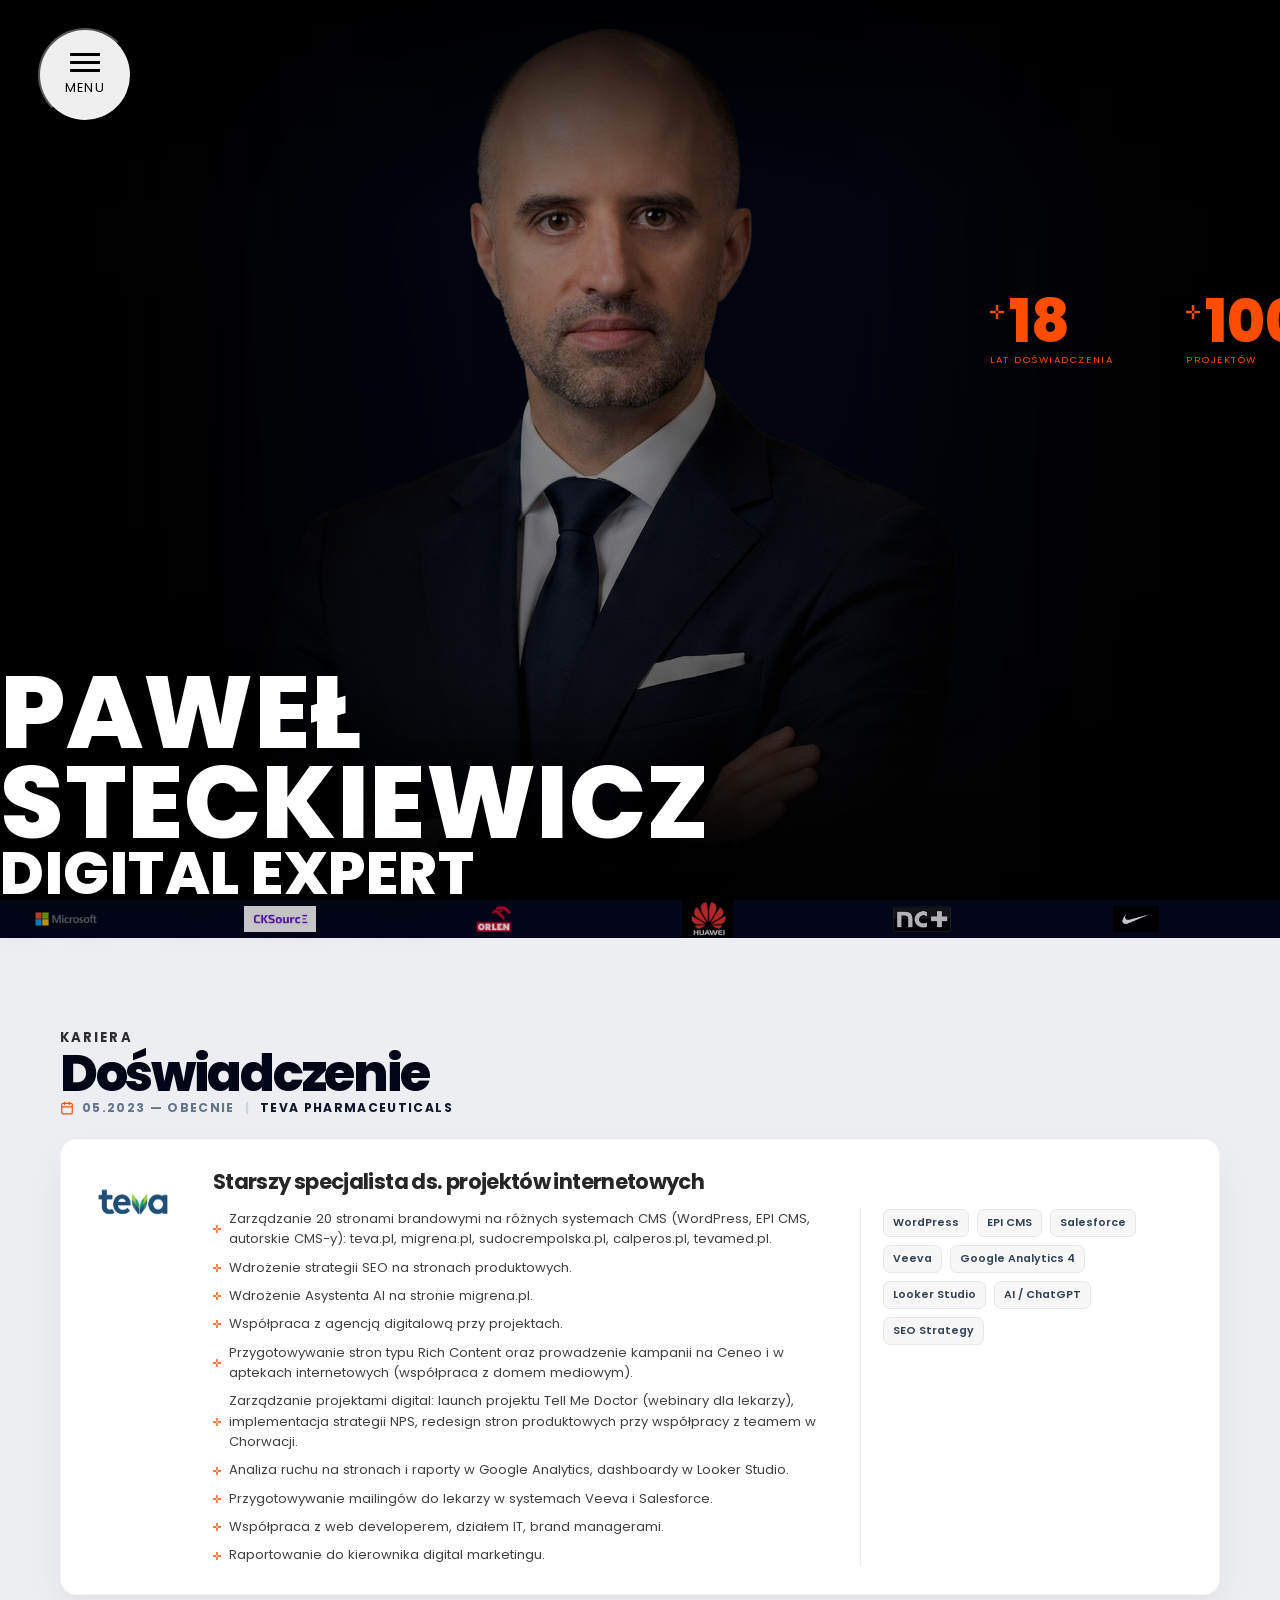
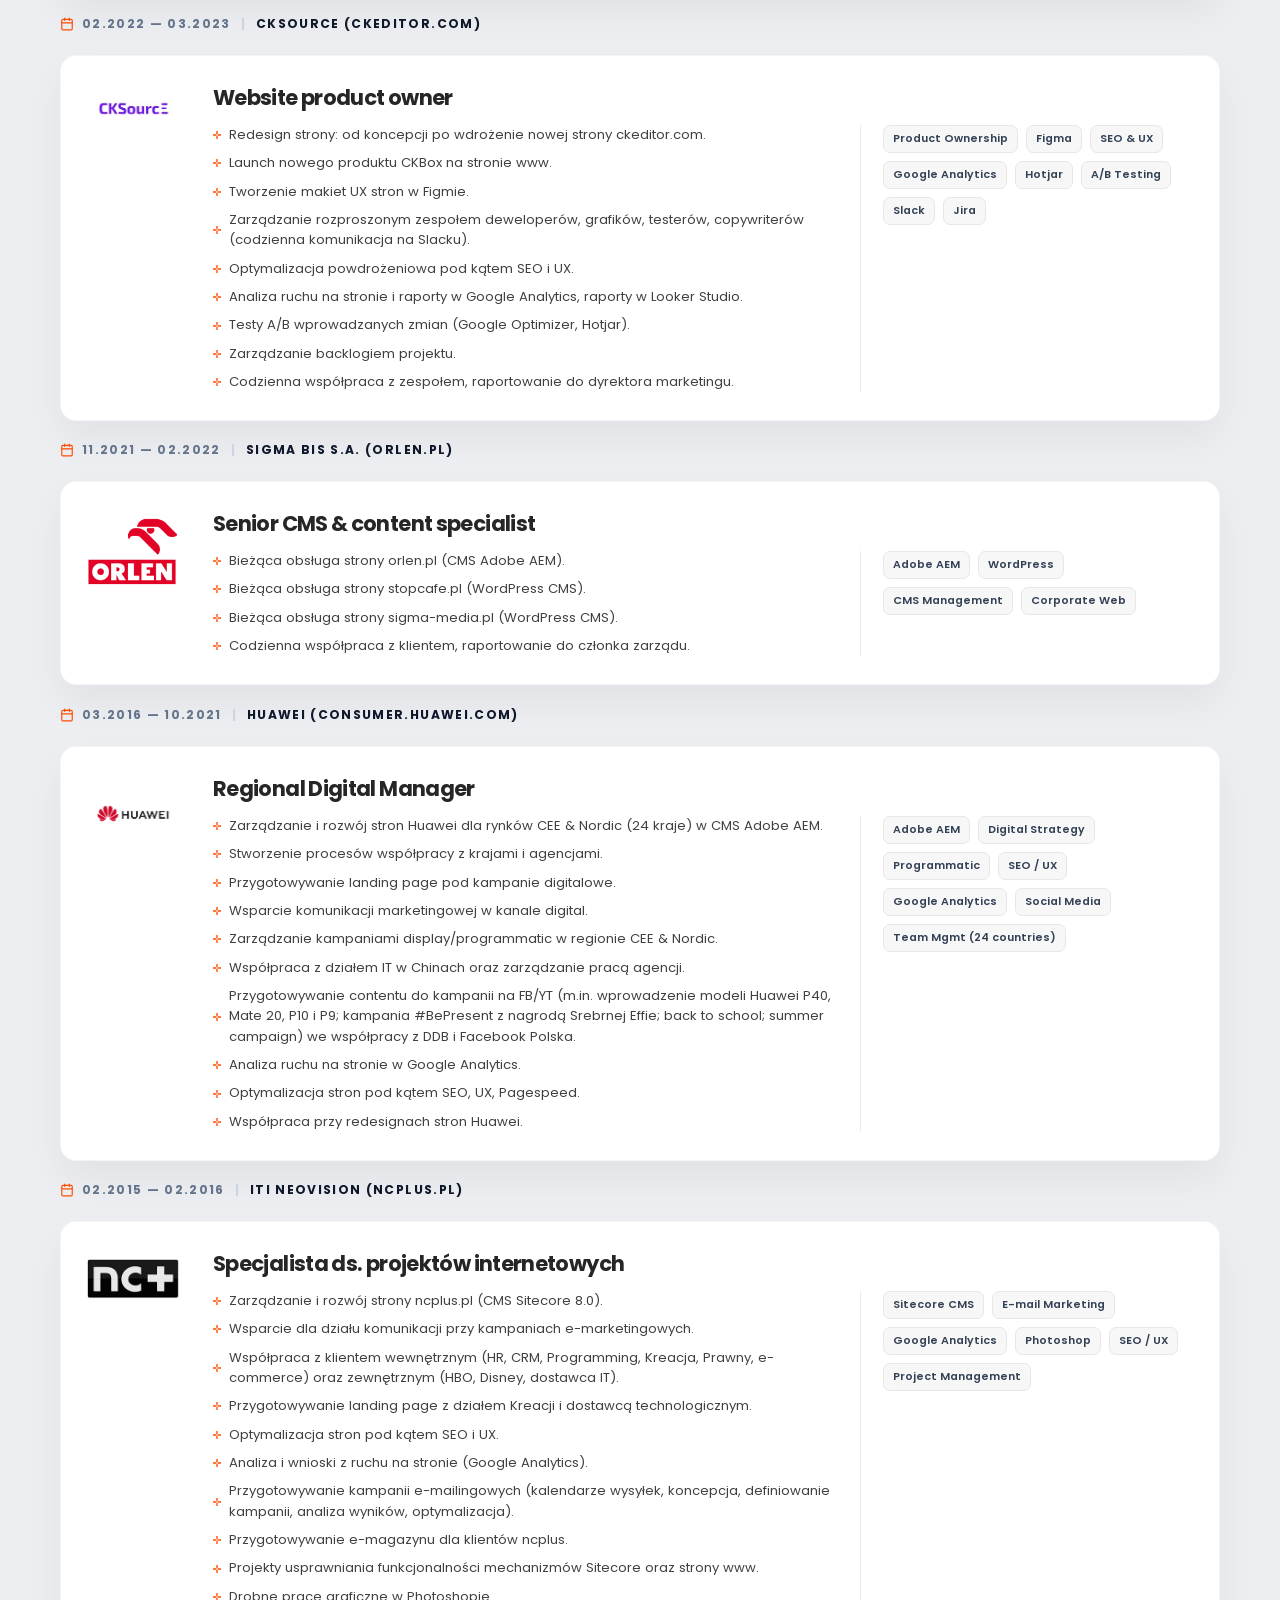
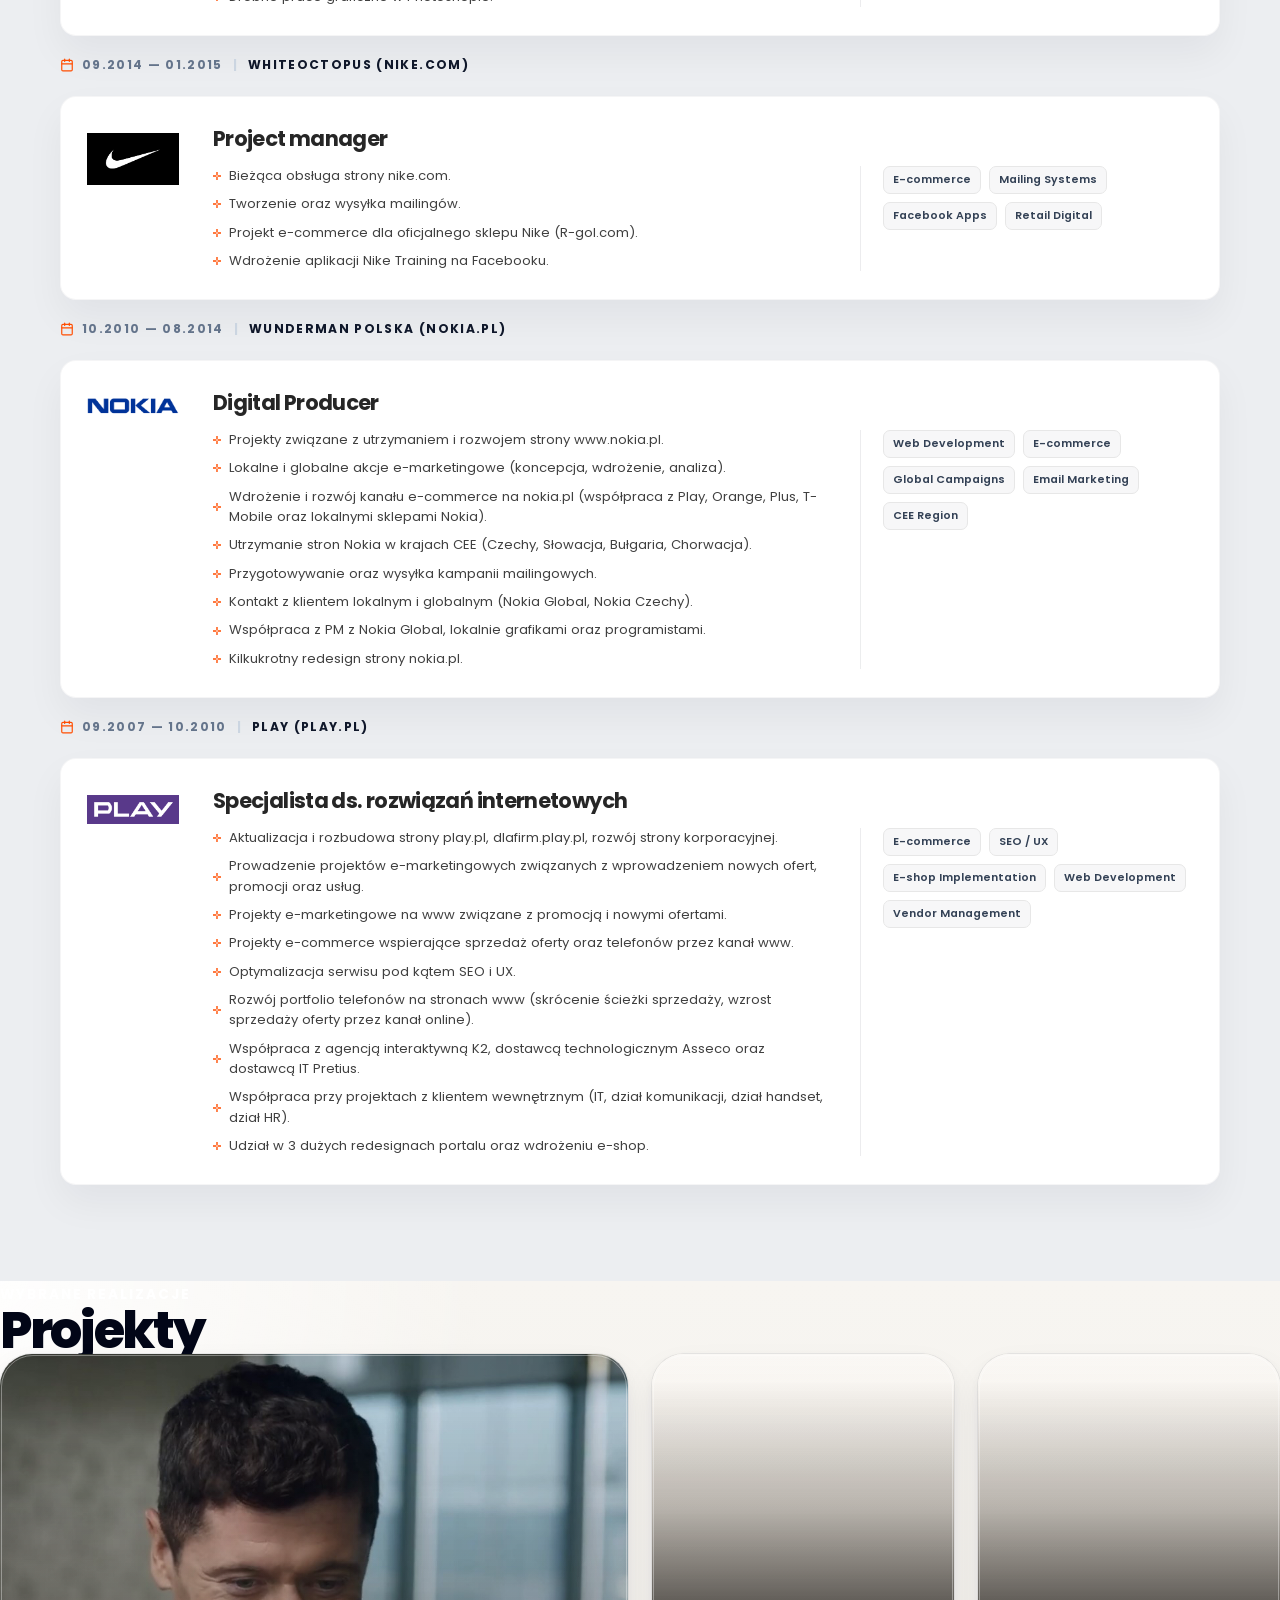
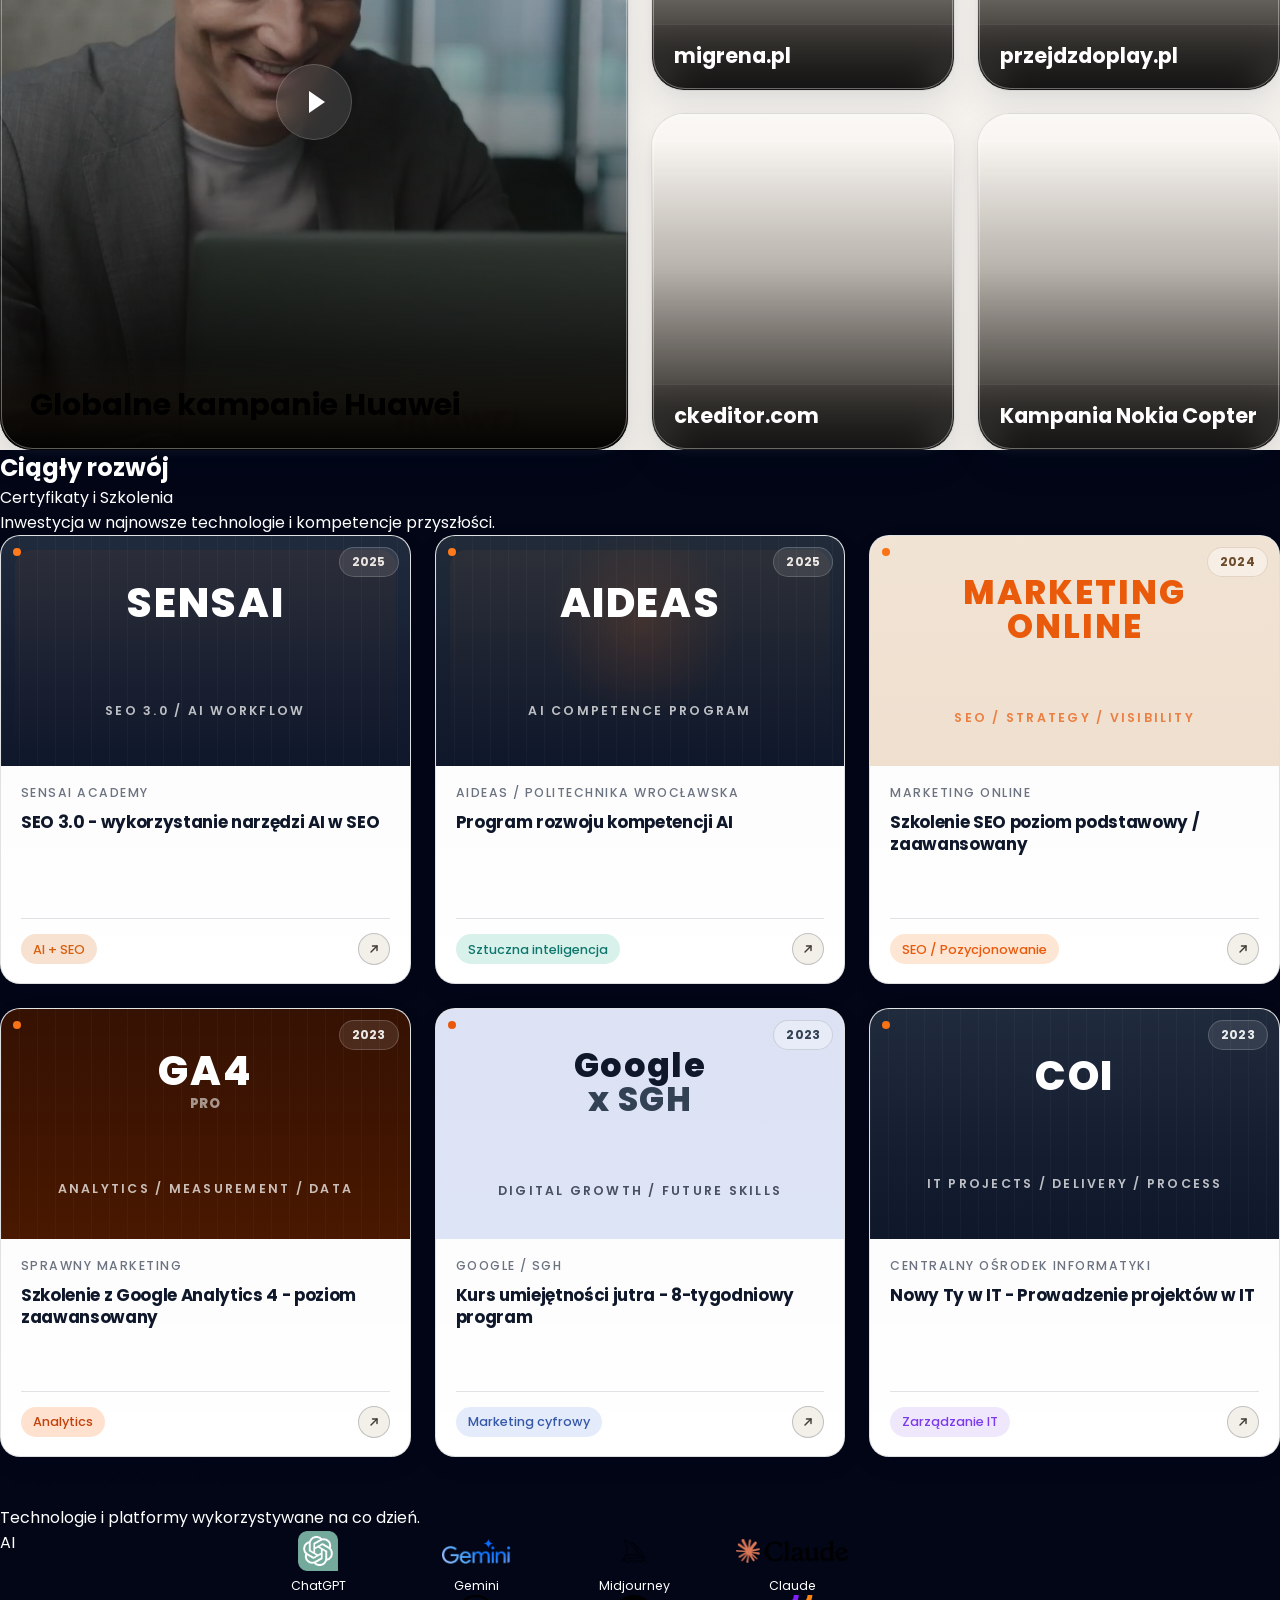
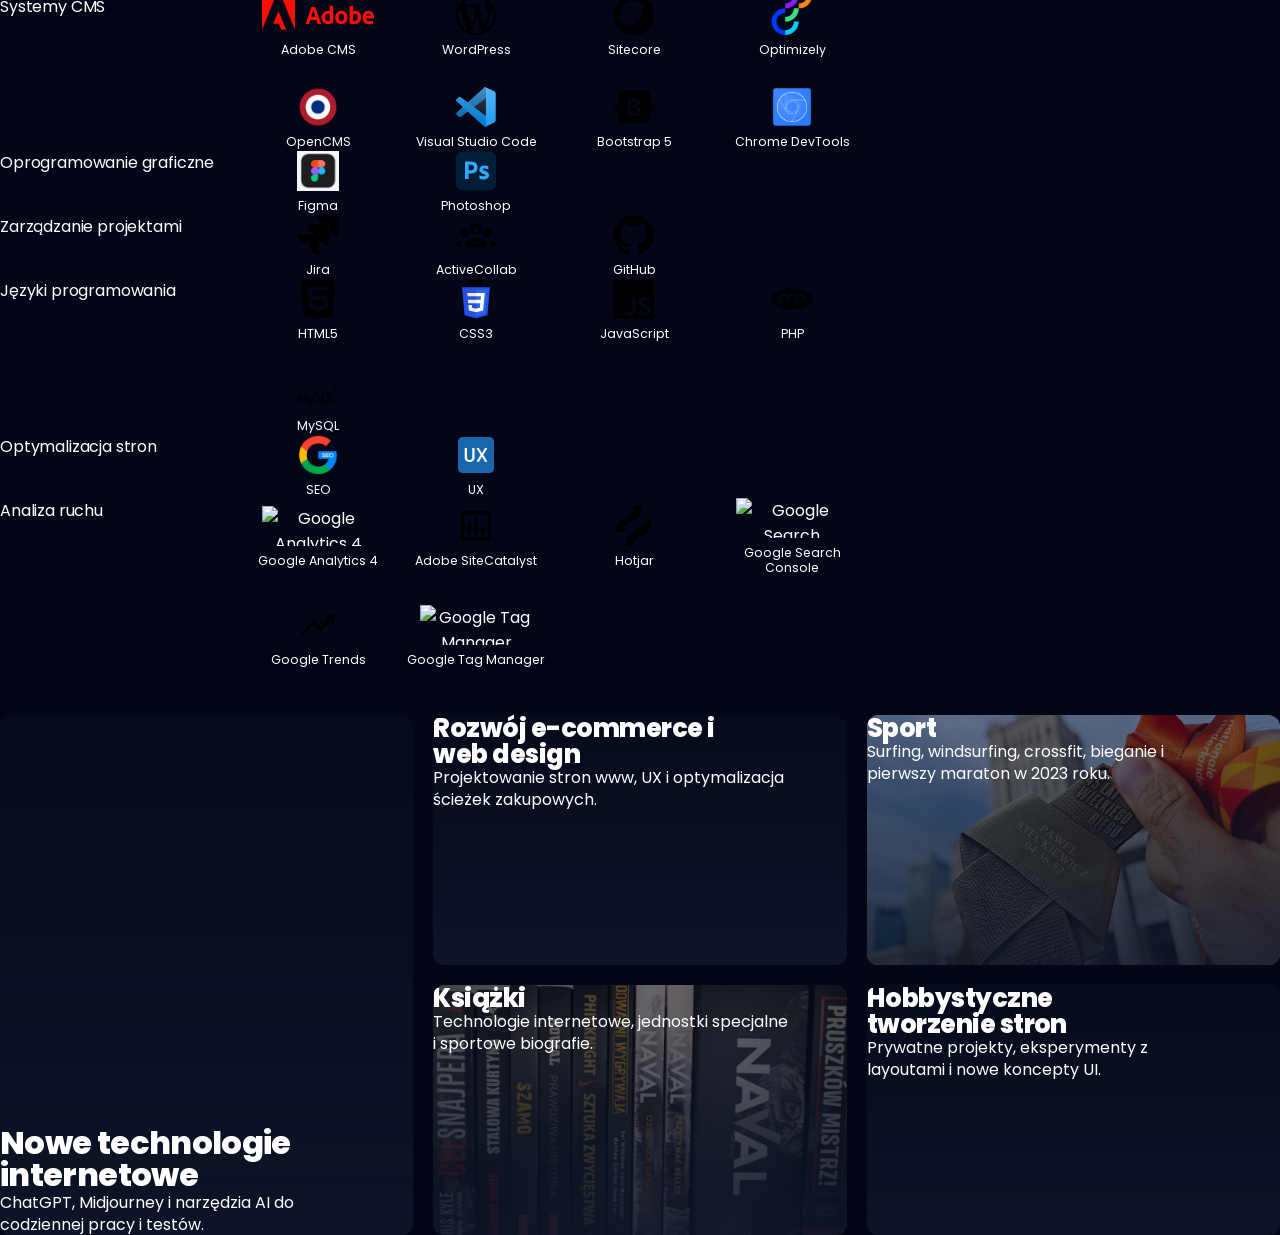
==== index.html @ 48153c7f "zmiany 17.03" ====
﻿<!DOCTYPE html>
<html lang="pl">
    <head>
        <meta charset="UTF-8">
        <meta name="viewport" content="width=device-width, initial-scale=1.0">
        <title>Paweł Steckiewicz - Digital Expert</title>
        <link rel="stylesheet" href="style.css">
        <link href="https://fonts.googleapis.com/css2?family=Poppins:wght@400;600;700;800&display=swap" rel="stylesheet">
        <script>
            window.tailwind = window.tailwind || {};
            window.tailwind.config = {
                theme: {
                    extend: {
                        colors: {
                            brand: 'var(--primary)',
                            primary: 'var(--primary)',
                            'primary-dark': 'var(--primary-dark)',
                            'text-main': 'var(--text-main)',
                            'text-muted': 'var(--text-muted)',
                            'bg-light': 'var(--bg-light)',
                            secondary: 'var(--secondary)'
                        },
                        fontFamily: {
                            main: ['Poppins', 'sans-serif']
                        },
                        boxShadow: {
                            card: '0 10px 30px rgba(0, 0, 0, 0.05)',
                            'card-hover': '0 14px 34px rgba(0, 0, 0, 0.1)'
                        }
                    }
                }
            };
        </script>
        <script src="https://cdn.tailwindcss.com"></script>
    </head>
    <body>

        <div class="hero-container" id="o-mnie" data-nav-theme="dark">

            <button class="burger-menu border-brand bg-black/20 text-white" aria-label="Otwórz menu">
                <span class="burger-icon">
                    <span></span>
                    <span></span>
                    <span></span>
                </span>
                <span class="burger-label">menu</span>
            </button>

            <nav class="main-nav bg-black/95">
                <ul>
                    <li><a class="block py-2.5 text-white" href="#o-mnie">O MNIE</a></li>
                    <li><a class="block py-2.5 text-white" href="#doswiadczenie">DOŚWIADCZENIE</a></li>
                    <li><a class="block py-2.5 text-white" href="#projekty">PROJEKTY</a></li>
                    <li><a class="block py-2.5 text-white" href="#umiejetnosci">UMIEJĘTNOŚCI</a></li>
                    <li><a class="block py-2.5 text-white" href="#hobby">HOBBY</a></li>
                </ul>
            </nav>

            <main class="main-grid">

                <div class="hero-content px-[18px] pt-[26px] pb-[146px]">

                    <div class="image-wrapper">
                        <img src="image_14.png" alt="Portret użytkownika" class="hero-image">
                        <div class="overlay-gradient"></div>
                        <div class="vignette-overlay"></div>
                    </div>

                    <div class="text-layer pl-11 pb-0">
                        <h1 class="main-title">
                            Paweł<br>
                            Steckiewicz<br>
                            <span class="highlight block mt-3 text-brand">Digital Expert</span>
                        </h1>
                        <div class="hero-stats" aria-label="Statystyki">
                            <div class="hero-stat">
                                <span class="hero-stat-value">
                                    <svg class="hero-stat-icon" viewBox="0 0 12 12" aria-hidden="true" focusable="false">
                                        <path d="M7 12L4.953 12.0002V7.047H7.047L7 12ZM4.953 7.047L0 7V4.953H4.953V7.047ZM12 7.047H7.047V4.953L12 5V7.047ZM7.047 4.953H4.953V0H7.047V4.953Z"></path>
                                    </svg>
                                    <span class="hero-stat-number">18</span>
                                </span>
                                <span class="hero-stat-label">lat doświadczenia</span>
                            </div>
                            <div class="hero-stat">
                                <span class="hero-stat-value">
                                    <svg class="hero-stat-icon" viewBox="0 0 12 12" aria-hidden="true" focusable="false">
                                        <path d="M7 12L4.953 12.0002V7.047H7.047L7 12ZM4.953 7.047L0 7V4.953H4.953V7.047ZM12 7.047H7.047V4.953L12 5V7.047ZM7.047 4.953H4.953V0H7.047V4.953Z"></path>
                                    </svg>
                                    <span class="hero-stat-number">100</span>
                                </span>
                                <span class="hero-stat-label">projektów</span>
                            </div>
                        </div>
                    </div>
                </div>

            </main>

            <section class="hero-logo-marquee -mt-[84px] pt-[10px] pb-3 bg-transparent" aria-label="Logotypy firm">
                <div class="hero-logo-track">
                    <ul class="hero-logo-list px-7">
                        <li class="logo-microsoft"><img src="img/logo/Microsoft-logo.png" alt="Microsoft" loading="lazy"></li>
                        <li class="logo-cksource"><img src="img/logo/cksource.jpg" alt="CKSource" loading="lazy"></li>
                        <li class="logo-orlen"><img src="img/logo/orlen.png" alt="Orlen" loading="lazy"></li>
                        <li class="logo-huawei"><img src="img/logo/huawei-logo-slider.jpg" alt="Huawei" loading="lazy"></li>
                        <li class="logo-ncplus"><img src="img/logo/ncplus.png" alt="NC+" loading="lazy"></li>
                        <li class="logo-nike"><img src="img/logo/002-nike-logos-swoosh-white.jpg" alt="Nike" loading="lazy"></li>
                        <li class="logo-nokia"><img src="img/logo/nokia-logo.png" alt="Nokia" loading="lazy"></li>
                        <li class="logo-play"><img src="img/logo/play-logo.png" alt="Play" loading="lazy"></li>
                        <li class="logo-teva"><img src="img/logo/TevaPharm.svg" alt="Teva Pharmaceuticals" loading="lazy"></li>
                    </ul>
                    <ul class="hero-logo-list px-7" aria-hidden="true">
                        <li class="logo-microsoft"><img src="img/logo/Microsoft-logo.png" alt="" loading="lazy"></li>
                        <li class="logo-cksource"><img src="img/logo/cksource.jpg" alt="" loading="lazy"></li>
                        <li class="logo-orlen"><img src="img/logo/orlen.png" alt="" loading="lazy"></li>
                        <li class="logo-huawei"><img src="img/logo/huawei-logo-slider.jpg" alt="" loading="lazy"></li>
                        <li class="logo-ncplus"><img src="img/logo/ncplus.png" alt="" loading="lazy"></li>
                        <li class="logo-nike"><img src="img/logo/002-nike-logos-swoosh-white.jpg" alt="" loading="lazy"></li>
                        <li class="logo-nokia"><img src="img/logo/nokia-logo.png" alt="" loading="lazy"></li>
                        <li class="logo-play"><img src="img/logo/play-logo.png" alt="" loading="lazy"></li>
                        <li class="logo-teva"><img src="img/logo/TevaPharm.svg" alt="" loading="lazy"></li>
                    </ul>
                </div>
            </section>
        </div>

        <section class="bento-section bg-bg-light text-text-main py-24 px-6 md:px-16" id="doswiadczenie" data-nav-theme="light" aria-labelledby="bento-title">
            <div class="bento-inner mx-auto w-full max-w-[1440px]">
                <div class="bento-head mb-12">
                    <span class="bento-eyebrow mb-3.5 text-[rgba(38,38,38,0.55)]">Kariera</span>
                    <h2 id="bento-title" class="bento-title font-main text-3xl md:text-4xl font-bold uppercase tracking-tight text-slate-950">Doświadczenie</h2>
                </div>

                <div class="exp-features mt-0 flex flex-col gap-6">
                    <div class="exp-feature-meta flex items-center gap-2.5 text-sm font-normal uppercase tracking-wider text-text-muted">
                        <span class="exp-feature-date inline-flex items-center gap-2">05.2023 — obecnie</span>
                        <span class="exp-feature-sep text-brand">|</span>
                        <span class="exp-feature-company text-text-main">Teva Pharmaceuticals</span>
                    </div>
                    <article class="exp-feature group flex flex-col gap-10 rounded-xl border border-black/5 bg-white p-8 shadow-sm transition duration-300 hover:-translate-y-[5px] hover:shadow-sm md:flex-row">
                        <div class="exp-feature-media w-[120px] shrink-0 self-start">
                            <img src="img/logo/Teva_Pharmaceuticals_logo.png" alt="Teva Pharmaceuticals" loading="lazy">
                        </div>
                        <div class="exp-feature-content flex grow flex-col gap-3 text-text-main">
                            <h3 class="exp-feature-role font-main text-xl font-semibold leading-[1.35] text-text-main">Starszy specjalista ds. projektów internetowych</h3>
                            <div class="job-content-wrapper flex w-full flex-col gap-8 lg:flex-row lg:justify-between lg:gap-10">
                                <ul class="exp-feature-list flex list-none flex-col gap-2.5 p-0 text-base md:text-base leading-relaxed text-text-main lg:flex-[2] max-w-full">
                                    <li class="relative mb-0 pl-5 before:absolute before:left-0 before:top-[0.55em] before:h-2 before:w-2 before:rounded-[2px] before:bg-brand">Zarządzanie 20 stronami brandowymi na różnych systemach CMS (WordPress, EPI CMS, autorskie CMS-y): teva.pl, migrena.pl, sudocrempolska.pl, calperos.pl, tevamed.pl.</li>
                                    <li class="relative mb-0 pl-5 before:absolute before:left-0 before:top-[0.55em] before:h-2 before:w-2 before:rounded-[2px] before:bg-brand">Wdrożenie strategii SEO na stronach produktowych.</li>
                                    <li class="relative mb-0 pl-5 before:absolute before:left-0 before:top-[0.55em] before:h-2 before:w-2 before:rounded-[2px] before:bg-brand">Wdrożenie Asystenta AI na stronie migrena.pl.</li>
                                    <li class="relative mb-0 pl-5 before:absolute before:left-0 before:top-[0.55em] before:h-2 before:w-2 before:rounded-[2px] before:bg-brand">Współpraca z agencją digitalową przy projektach.</li>
                                    <li class="relative mb-0 pl-5 before:absolute before:left-0 before:top-[0.55em] before:h-2 before:w-2 before:rounded-[2px] before:bg-brand">Przygotowywanie stron typu Rich Content oraz prowadzenie kampanii na Ceneo i w aptekach internetowych (współpraca z domem mediowym).</li>
                                    <li class="relative mb-0 pl-5 before:absolute before:left-0 before:top-[0.55em] before:h-2 before:w-2 before:rounded-[2px] before:bg-brand">Zarządzanie projektami digital: launch projektu Tell Me Doctor (webinary dla lekarzy), implementacja strategii NPS, redesign stron produktowych przy współpracy z teamem w Chorwacji.</li>
                                    <li class="relative mb-0 pl-5 before:absolute before:left-0 before:top-[0.55em] before:h-2 before:w-2 before:rounded-[2px] before:bg-brand">Analiza ruchu na stronach i raporty w Google Analytics, dashboardy w Looker Studio.</li>
                                    <li class="relative mb-0 pl-5 before:absolute before:left-0 before:top-[0.55em] before:h-2 before:w-2 before:rounded-[2px] before:bg-brand">Przygotowywanie mailingów do lekarzy w systemach Veeva i Salesforce.</li>
                                    <li class="relative mb-0 pl-5 before:absolute before:left-0 before:top-[0.55em] before:h-2 before:w-2 before:rounded-[2px] before:bg-brand">Współpraca z web developerem, działem IT, brand managerami.</li>
                                    <li class="relative mb-0 pl-5 before:absolute before:left-0 before:top-[0.55em] before:h-2 before:w-2 before:rounded-[2px] before:bg-brand">Raportowanie do kierownika digital marketingu.</li>
                                </ul>

                                <div class="job-tech-stack lg:flex-1 lg:min-w-[220px] lg:border-l lg:border-black/10 lg:pl-8">
                                    <div class="tech-stack-title mb-3 font-main text-sm font-normal uppercase tracking-wider text-text-muted">Stack & Narzędzia</div>
                                    <div class="tags-container flex flex-wrap gap-2">
                                        <span class="tech-tag">WordPress</span>
                                        <span class="tech-tag">EPI CMS</span>
                                        <span class="tech-tag">Salesforce</span>
                                        <span class="tech-tag">Veeva</span>
                                        <span class="tech-tag">Google Analytics 4</span>
                                        <span class="tech-tag">Looker Studio</span>
                                        <span class="tech-tag">AI / ChatGPT</span>
                                        <span class="tech-tag">SEO Strategy</span>
                                    </div>
                                </div>
                            </div>
                        </div>
                    </article>

                    <div class="exp-feature-meta flex items-center gap-2.5 text-sm font-normal uppercase tracking-wider text-text-muted">
                        <span class="exp-feature-date inline-flex items-center gap-2">02.2022 — 03.2023</span>
                        <span class="exp-feature-sep text-brand">|</span>
                        <span class="exp-feature-company text-text-main">CKSource (ckeditor.com)</span>
                    </div>
                    <article class="exp-feature group flex flex-col gap-10 rounded-xl border border-black/5 bg-white p-8 shadow-sm transition duration-300 hover:-translate-y-[5px] hover:shadow-sm md:flex-row">
                        <div class="exp-feature-media w-[120px] shrink-0 self-start">
                            <img src="img/logo/cksource.jpg" alt="CKSource" loading="lazy">
                        </div>
                        <div class="exp-feature-content flex grow flex-col gap-3 text-text-main">
                            <h3 class="exp-feature-role font-main text-xl font-semibold leading-[1.35] text-text-main">Website product owner</h3>
                            <div class="job-content-wrapper flex w-full flex-col gap-8 lg:flex-row lg:justify-between lg:gap-10">
                                <ul class="exp-feature-list flex list-none flex-col gap-2.5 p-0 text-base md:text-base leading-relaxed text-text-main lg:flex-[2] max-w-full">
                                    <li class="relative mb-0 pl-5 before:absolute before:left-0 before:top-[0.55em] before:h-2 before:w-2 before:rounded-[2px] before:bg-brand">Redesign strony: od koncepcji po wdrożenie nowej strony ckeditor.com.</li>
                                    <li class="relative mb-0 pl-5 before:absolute before:left-0 before:top-[0.55em] before:h-2 before:w-2 before:rounded-[2px] before:bg-brand">Launch nowego produktu CKBox na stronie www.</li>
                                    <li class="relative mb-0 pl-5 before:absolute before:left-0 before:top-[0.55em] before:h-2 before:w-2 before:rounded-[2px] before:bg-brand">Tworzenie makiet UX stron w Figmie.</li>
                                    <li class="relative mb-0 pl-5 before:absolute before:left-0 before:top-[0.55em] before:h-2 before:w-2 before:rounded-[2px] before:bg-brand">Zarządzanie rozproszonym zespołem deweloperów, grafików, testerów, copywriterów (codzienna komunikacja na Slacku).</li>
                                    <li class="relative mb-0 pl-5 before:absolute before:left-0 before:top-[0.55em] before:h-2 before:w-2 before:rounded-[2px] before:bg-brand">Optymalizacja powdrożeniowa pod kątem SEO i UX.</li>
                                    <li class="relative mb-0 pl-5 before:absolute before:left-0 before:top-[0.55em] before:h-2 before:w-2 before:rounded-[2px] before:bg-brand">Analiza ruchu na stronie i raporty w Google Analytics, raporty w Looker Studio.</li>
                                    <li class="relative mb-0 pl-5 before:absolute before:left-0 before:top-[0.55em] before:h-2 before:w-2 before:rounded-[2px] before:bg-brand">Testy A/B wprowadzanych zmian (Google Optimizer, Hotjar).</li>
                                    <li class="relative mb-0 pl-5 before:absolute before:left-0 before:top-[0.55em] before:h-2 before:w-2 before:rounded-[2px] before:bg-brand">Zarządzanie backlogiem projektu.</li>
                                    <li class="relative mb-0 pl-5 before:absolute before:left-0 before:top-[0.55em] before:h-2 before:w-2 before:rounded-[2px] before:bg-brand">Codzienna współpraca z zespołem, raportowanie do dyrektora marketingu.</li>
                                </ul>

                                <div class="job-tech-stack lg:flex-1 lg:min-w-[220px] lg:border-l lg:border-black/10 lg:pl-8">
                                    <div class="tech-stack-title mb-3 font-main text-sm font-normal uppercase tracking-wider text-text-muted">Narzędzia</div>
                                    <div class="tags-container flex flex-wrap gap-2">
                                        <span class="tech-tag">Product Ownership</span>
                                        <span class="tech-tag">Figma</span>
                                        <span class="tech-tag">SEO & UX</span>
                                        <span class="tech-tag">Google Analytics</span>
                                        <span class="tech-tag">Hotjar</span>
                                        <span class="tech-tag">A/B Testing</span>
                                        <span class="tech-tag">Slack</span>
                                        <span class="tech-tag">Jira</span>
                                    </div>
                                </div>
                            </div>
                        </div>
                    </article>

                    <div class="exp-feature-meta flex items-center gap-2.5 text-sm font-normal uppercase tracking-wider text-text-muted">
                        <span class="exp-feature-date inline-flex items-center gap-2">11.2021 — 02.2022</span>
                        <span class="exp-feature-sep text-brand">|</span>
                        <span class="exp-feature-company text-text-main">Sigma BIS S.A. (orlen.pl)</span>
                    </div>
                    <article class="exp-feature group flex flex-col gap-10 rounded-xl border border-black/5 bg-white p-8 shadow-sm transition duration-300 hover:-translate-y-[5px] hover:shadow-sm md:flex-row">
                        <div class="exp-feature-media w-[120px] shrink-0 self-start">
                            <img src="img/logo/orlen.png" alt="Orlen" loading="lazy">
                        </div>
                        <div class="exp-feature-content flex grow flex-col gap-3 text-text-main">
                            <h3 class="exp-feature-role font-main text-xl font-semibold leading-[1.35] text-text-main">Senior CMS &amp; content specialist</h3>
                            <div class="job-content-wrapper flex w-full flex-col gap-8 lg:flex-row lg:justify-between lg:gap-10">
                                <ul class="exp-feature-list flex list-none flex-col gap-2.5 p-0 text-base md:text-base leading-relaxed text-text-main lg:flex-[2] max-w-full">
                                    <li class="relative mb-0 pl-5 before:absolute before:left-0 before:top-[0.55em] before:h-2 before:w-2 before:rounded-[2px] before:bg-brand">Bieżąca obsługa strony orlen.pl (CMS Adobe AEM).</li>
                                    <li class="relative mb-0 pl-5 before:absolute before:left-0 before:top-[0.55em] before:h-2 before:w-2 before:rounded-[2px] before:bg-brand">Bieżąca obsługa strony stopcafe.pl (WordPress CMS).</li>
                                    <li class="relative mb-0 pl-5 before:absolute before:left-0 before:top-[0.55em] before:h-2 before:w-2 before:rounded-[2px] before:bg-brand">Bieżąca obsługa strony sigma-media.pl (WordPress CMS).</li>
                                    <li class="relative mb-0 pl-5 before:absolute before:left-0 before:top-[0.55em] before:h-2 before:w-2 before:rounded-[2px] before:bg-brand">Codzienna współpraca z klientem, raportowanie do członka zarządu.</li>
                                </ul>

                                <div class="job-tech-stack lg:flex-1 lg:min-w-[220px] lg:border-l lg:border-black/10 lg:pl-8">
                                    <div class="tech-stack-title mb-3 font-main text-sm font-normal uppercase tracking-wider text-text-muted">Technologie</div>
                                    <div class="tags-container flex flex-wrap gap-2">
                                        <span class="tech-tag">Adobe AEM</span>
                                        <span class="tech-tag">WordPress</span>
                                        <span class="tech-tag">CMS Management</span>
                                        <span class="tech-tag">Corporate Web</span>
                                    </div>
                                </div>
                            </div>
                        </div>
                    </article>

                    <div class="exp-feature-meta flex items-center gap-2.5 text-sm font-normal uppercase tracking-wider text-text-muted">
                        <span class="exp-feature-date inline-flex items-center gap-2">03.2016 — 10.2021</span>
                        <span class="exp-feature-sep text-brand">|</span>
                        <span class="exp-feature-company text-text-main">Huawei (consumer.huawei.com)</span>
                    </div>
                    <article class="exp-feature group flex flex-col gap-10 rounded-xl border border-black/5 bg-white p-8 shadow-sm transition duration-300 hover:-translate-y-[5px] hover:shadow-sm md:flex-row">
                        <div class="exp-feature-media w-[120px] shrink-0 self-start">
                            <img src="img/logo/huawei-logo.png" alt="Huawei" loading="lazy">
                        </div>
                        <div class="exp-feature-content flex grow flex-col gap-3 text-text-main">
                            <h3 class="exp-feature-role font-main text-xl font-semibold leading-[1.35] text-text-main">Regional Digital Manager</h3>
                            <div class="job-content-wrapper flex w-full flex-col gap-8 lg:flex-row lg:justify-between lg:gap-10">
                                <ul class="exp-feature-list flex list-none flex-col gap-2.5 p-0 text-base md:text-base leading-relaxed text-text-main lg:flex-[2] max-w-full">
                                    <li class="relative mb-0 pl-5 before:absolute before:left-0 before:top-[0.55em] before:h-2 before:w-2 before:rounded-[2px] before:bg-brand">Zarządzanie i rozwój stron Huawei dla rynków CEE &amp; Nordic (24 kraje) w CMS Adobe AEM.</li>
                                    <li class="relative mb-0 pl-5 before:absolute before:left-0 before:top-[0.55em] before:h-2 before:w-2 before:rounded-[2px] before:bg-brand">Stworzenie procesów współpracy z krajami i agencjami.</li>
                                    <li class="relative mb-0 pl-5 before:absolute before:left-0 before:top-[0.55em] before:h-2 before:w-2 before:rounded-[2px] before:bg-brand">Przygotowywanie landing page pod kampanie digitalowe.</li>
                                    <li class="relative mb-0 pl-5 before:absolute before:left-0 before:top-[0.55em] before:h-2 before:w-2 before:rounded-[2px] before:bg-brand">Wsparcie komunikacji marketingowej w kanale digital.</li>
                                    <li class="relative mb-0 pl-5 before:absolute before:left-0 before:top-[0.55em] before:h-2 before:w-2 before:rounded-[2px] before:bg-brand">Zarządzanie kampaniami display/programmatic w regionie CEE &amp; Nordic.</li>
                                    <li class="relative mb-0 pl-5 before:absolute before:left-0 before:top-[0.55em] before:h-2 before:w-2 before:rounded-[2px] before:bg-brand">Współpraca z działem IT w Chinach oraz zarządzanie pracą agencji.</li>
                                    <li class="relative mb-0 pl-5 before:absolute before:left-0 before:top-[0.55em] before:h-2 before:w-2 before:rounded-[2px] before:bg-brand">Przygotowywanie contentu do kampanii na FB/YT (m.in. wprowadzenie modeli Huawei P40, Mate 20, P10 i P9; kampania #BePresent z nagrodą Srebrnej Effie; back to school; summer campaign) we współpracy z DDB i Facebook Polska.</li>
                                    <li class="relative mb-0 pl-5 before:absolute before:left-0 before:top-[0.55em] before:h-2 before:w-2 before:rounded-[2px] before:bg-brand">Analiza ruchu na stronie w Google Analytics.</li>
                                    <li class="relative mb-0 pl-5 before:absolute before:left-0 before:top-[0.55em] before:h-2 before:w-2 before:rounded-[2px] before:bg-brand">Optymalizacja stron pod kątem SEO, UX, Pagespeed.</li>
                                    <li class="relative mb-0 pl-5 before:absolute before:left-0 before:top-[0.55em] before:h-2 before:w-2 before:rounded-[2px] before:bg-brand">Współpraca przy redesignach stron Huawei.</li>
                                </ul>

                                <div class="job-tech-stack lg:flex-1 lg:min-w-[220px] lg:border-l lg:border-black/10 lg:pl-8">
                                    <div class="tech-stack-title mb-3 font-main text-sm font-normal uppercase tracking-wider text-text-muted">Obszary</div>
                                    <div class="tags-container flex flex-wrap gap-2">
                                        <span class="tech-tag">Adobe AEM</span>
                                        <span class="tech-tag">Digital Strategy</span>
                                        <span class="tech-tag">Programmatic</span>
                                        <span class="tech-tag">SEO / UX</span>
                                        <span class="tech-tag">Google Analytics</span>
                                        <span class="tech-tag">Social Media</span>
                                        <span class="tech-tag">Team Mgmt (24 countries)</span>
                                    </div>
                                </div>
                            </div>
                        </div>
                    </article>

                    <div class="exp-feature-meta flex items-center gap-2.5 text-sm font-normal uppercase tracking-wider text-text-muted">
                        <span class="exp-feature-date inline-flex items-center gap-2">02.2015 — 02.2016</span>
                        <span class="exp-feature-sep text-brand">|</span>
                        <span class="exp-feature-company text-text-main">ITI Neovision (ncplus.pl)</span>
                    </div>
                    <article class="exp-feature group flex flex-col gap-10 rounded-xl border border-black/5 bg-white p-8 shadow-sm transition duration-300 hover:-translate-y-[5px] hover:shadow-sm md:flex-row">
                        <div class="exp-feature-media w-[120px] shrink-0 self-start">
                            <img src="img/logo/ncplus.png" alt="NC+" loading="lazy">
                        </div>
                        <div class="exp-feature-content flex grow flex-col gap-3 text-text-main">
                            <h3 class="exp-feature-role font-main text-xl font-semibold leading-[1.35] text-text-main">Specjalista ds. projektów internetowych</h3>
                            <div class="job-content-wrapper flex w-full flex-col gap-8 lg:flex-row lg:justify-between lg:gap-10">
                                <ul class="exp-feature-list flex list-none flex-col gap-2.5 p-0 text-base md:text-base leading-relaxed text-text-main lg:flex-[2] max-w-full">
                                    <li class="relative mb-0 pl-5 before:absolute before:left-0 before:top-[0.55em] before:h-2 before:w-2 before:rounded-[2px] before:bg-brand">Zarządzanie i rozwój strony ncplus.pl (CMS Sitecore 8.0).</li>
                                    <li class="relative mb-0 pl-5 before:absolute before:left-0 before:top-[0.55em] before:h-2 before:w-2 before:rounded-[2px] before:bg-brand">Wsparcie dla działu komunikacji przy kampaniach e-marketingowych.</li>
                                    <li class="relative mb-0 pl-5 before:absolute before:left-0 before:top-[0.55em] before:h-2 before:w-2 before:rounded-[2px] before:bg-brand">Współpraca z klientem wewnętrznym (HR, CRM, Programming, Kreacja, Prawny, e-commerce) oraz zewnętrznym (HBO, Disney, dostawca IT).</li>
                                    <li class="relative mb-0 pl-5 before:absolute before:left-0 before:top-[0.55em] before:h-2 before:w-2 before:rounded-[2px] before:bg-brand">Przygotowywanie landing page z działem Kreacji i dostawcą technologicznym.</li>
                                    <li class="relative mb-0 pl-5 before:absolute before:left-0 before:top-[0.55em] before:h-2 before:w-2 before:rounded-[2px] before:bg-brand">Optymalizacja stron pod kątem SEO i UX.</li>
                                    <li class="relative mb-0 pl-5 before:absolute before:left-0 before:top-[0.55em] before:h-2 before:w-2 before:rounded-[2px] before:bg-brand">Analiza i wnioski z ruchu na stronie (Google Analytics).</li>
                                    <li class="relative mb-0 pl-5 before:absolute before:left-0 before:top-[0.55em] before:h-2 before:w-2 before:rounded-[2px] before:bg-brand">Przygotowywanie kampanii e-mailingowych (kalendarze wysyłek, koncepcja, definiowanie kampanii, analiza wyników, optymalizacja).</li>
                                    <li class="relative mb-0 pl-5 before:absolute before:left-0 before:top-[0.55em] before:h-2 before:w-2 before:rounded-[2px] before:bg-brand">Przygotowywanie e-magazynu dla klientów ncplus.</li>
                                    <li class="relative mb-0 pl-5 before:absolute before:left-0 before:top-[0.55em] before:h-2 before:w-2 before:rounded-[2px] before:bg-brand">Projekty usprawniania funkcjonalności mechanizmów Sitecore oraz strony www.</li>
                                    <li class="relative mb-0 pl-5 before:absolute before:left-0 before:top-[0.55em] before:h-2 before:w-2 before:rounded-[2px] before:bg-brand">Drobne prace graficzne w Photoshopie.</li>
                                </ul>

                                <div class="job-tech-stack lg:flex-1 lg:min-w-[220px] lg:border-l lg:border-black/10 lg:pl-8">
                                    <div class="tech-stack-title mb-3 font-main text-sm font-normal uppercase tracking-wider text-text-muted">Narzędzia</div>
                                    <div class="tags-container flex flex-wrap gap-2">
                                        <span class="tech-tag">Sitecore CMS</span>
                                        <span class="tech-tag">E-mail Marketing</span>
                                        <span class="tech-tag">Google Analytics</span>
                                        <span class="tech-tag">Photoshop</span>
                                        <span class="tech-tag">SEO / UX</span>
                                        <span class="tech-tag">Project Management</span>
                                    </div>
                                </div>
                            </div>
                        </div>
                    </article>

                    <div class="exp-feature-meta flex items-center gap-2.5 text-sm font-normal uppercase tracking-wider text-text-muted">
                        <span class="exp-feature-date inline-flex items-center gap-2">09.2014 — 01.2015</span>
                        <span class="exp-feature-sep text-brand">|</span>
                        <span class="exp-feature-company text-text-main">Whiteoctopus (nike.com)</span>
                    </div>
                    <article class="exp-feature group flex flex-col gap-10 rounded-xl border border-black/5 bg-white p-8 shadow-sm transition duration-300 hover:-translate-y-[5px] hover:shadow-sm md:flex-row">
                        <div class="exp-feature-media w-[120px] shrink-0 self-start">
                            <img src="img/logo/002-nike-logos-swoosh-white.jpg" alt="Nike" loading="lazy">
                        </div>
                        <div class="exp-feature-content flex grow flex-col gap-3 text-text-main">
                            <h3 class="exp-feature-role font-main text-xl font-semibold leading-[1.35] text-text-main">Project manager</h3>
                            <div class="job-content-wrapper flex w-full flex-col gap-8 lg:flex-row lg:justify-between lg:gap-10">
                                <ul class="exp-feature-list flex list-none flex-col gap-2.5 p-0 text-base md:text-base leading-relaxed text-text-main lg:flex-[2] max-w-full">
                                    <li class="relative mb-0 pl-5 before:absolute before:left-0 before:top-[0.55em] before:h-2 before:w-2 before:rounded-[2px] before:bg-brand">Bieżąca obsługa strony nike.com.</li>
                                    <li class="relative mb-0 pl-5 before:absolute before:left-0 before:top-[0.55em] before:h-2 before:w-2 before:rounded-[2px] before:bg-brand">Tworzenie oraz wysyłka mailingów.</li>
                                    <li class="relative mb-0 pl-5 before:absolute before:left-0 before:top-[0.55em] before:h-2 before:w-2 before:rounded-[2px] before:bg-brand">Projekt e-commerce dla oficjalnego sklepu Nike (R-gol.com).</li>
                                    <li class="relative mb-0 pl-5 before:absolute before:left-0 before:top-[0.55em] before:h-2 before:w-2 before:rounded-[2px] before:bg-brand">Wdrożenie aplikacji Nike Training na Facebooku.</li>
                                </ul>

                                <div class="job-tech-stack lg:flex-1 lg:min-w-[220px] lg:border-l lg:border-black/10 lg:pl-8">
                                    <div class="tech-stack-title mb-3 font-main text-sm font-normal uppercase tracking-wider text-text-muted">Technologie</div>
                                    <div class="tags-container flex flex-wrap gap-2">
                                        <span class="tech-tag">E-commerce</span>
                                        <span class="tech-tag">Mailing Systems</span>
                                        <span class="tech-tag">Facebook Apps</span>
                                        <span class="tech-tag">Retail Digital</span>
                                    </div>
                                </div>
                            </div>
                        </div>
                    </article>

                    <div class="exp-feature-meta flex items-center gap-2.5 text-sm font-normal uppercase tracking-wider text-text-muted">
                        <span class="exp-feature-date inline-flex items-center gap-2">10.2010 — 08.2014</span>
                        <span class="exp-feature-sep text-brand">|</span>
                        <span class="exp-feature-company text-text-main">Wunderman Polska (nokia.pl)</span>
                    </div>
                    <article class="exp-feature group flex flex-col gap-10 rounded-xl border border-black/5 bg-white p-8 shadow-sm transition duration-300 hover:-translate-y-[5px] hover:shadow-sm md:flex-row">
                        <div class="exp-feature-media w-[120px] shrink-0 self-start">
                            <img src="img/logo/nokia-logo.png" alt="Nokia" loading="lazy">
                        </div>
                        <div class="exp-feature-content flex grow flex-col gap-3 text-text-main">
                            <h3 class="exp-feature-role font-main text-xl font-semibold leading-[1.35] text-text-main">Digital Producer</h3>
                            <div class="job-content-wrapper flex w-full flex-col gap-8 lg:flex-row lg:justify-between lg:gap-10">
                                <ul class="exp-feature-list flex list-none flex-col gap-2.5 p-0 text-base md:text-base leading-relaxed text-text-main lg:flex-[2] max-w-full">
                                    <li class="relative mb-0 pl-5 before:absolute before:left-0 before:top-[0.55em] before:h-2 before:w-2 before:rounded-[2px] before:bg-brand">Projekty związane z utrzymaniem i rozwojem strony www.nokia.pl.</li>
                                    <li class="relative mb-0 pl-5 before:absolute before:left-0 before:top-[0.55em] before:h-2 before:w-2 before:rounded-[2px] before:bg-brand">Lokalne i globalne akcje e-marketingowe (koncepcja, wdrożenie, analiza).</li>
                                    <li class="relative mb-0 pl-5 before:absolute before:left-0 before:top-[0.55em] before:h-2 before:w-2 before:rounded-[2px] before:bg-brand">Wdrożenie i rozwój kanału e-commerce na nokia.pl (współpraca z Play, Orange, Plus, T-Mobile oraz lokalnymi sklepami Nokia).</li>
                                    <li class="relative mb-0 pl-5 before:absolute before:left-0 before:top-[0.55em] before:h-2 before:w-2 before:rounded-[2px] before:bg-brand">Utrzymanie stron Nokia w krajach CEE (Czechy, Słowacja, Bułgaria, Chorwacja).</li>
                                    <li class="relative mb-0 pl-5 before:absolute before:left-0 before:top-[0.55em] before:h-2 before:w-2 before:rounded-[2px] before:bg-brand">Przygotowywanie oraz wysyłka kampanii mailingowych.</li>
                                    <li class="relative mb-0 pl-5 before:absolute before:left-0 before:top-[0.55em] before:h-2 before:w-2 before:rounded-[2px] before:bg-brand">Kontakt z klientem lokalnym i globalnym (Nokia Global, Nokia Czechy).</li>
                                    <li class="relative mb-0 pl-5 before:absolute before:left-0 before:top-[0.55em] before:h-2 before:w-2 before:rounded-[2px] before:bg-brand">Współpraca z PM z Nokia Global, lokalnie grafikami oraz programistami.</li>
                                    <li class="relative mb-0 pl-5 before:absolute before:left-0 before:top-[0.55em] before:h-2 before:w-2 before:rounded-[2px] before:bg-brand">Kilkukrotny redesign strony nokia.pl.</li>
                                </ul>

                                <div class="job-tech-stack lg:flex-1 lg:min-w-[220px] lg:border-l lg:border-black/10 lg:pl-8">
                                    <div class="tech-stack-title mb-3 font-main text-sm font-normal uppercase tracking-wider text-text-muted">Obszary</div>
                                    <div class="tags-container flex flex-wrap gap-2">
                                        <span class="tech-tag">Web Development</span>
                                        <span class="tech-tag">E-commerce</span>
                                        <span class="tech-tag">Global Campaigns</span>
                                        <span class="tech-tag">Email Marketing</span>
                                        <span class="tech-tag">CEE Region</span>
                                    </div>
                                </div>
                            </div>
                        </div>
                    </article>

                    <div class="exp-feature-meta flex items-center gap-2.5 text-sm font-normal uppercase tracking-wider text-text-muted">
                        <span class="exp-feature-date inline-flex items-center gap-2">09.2007 — 10.2010</span>
                        <span class="exp-feature-sep text-brand">|</span>
                        <span class="exp-feature-company text-text-main">Play (play.pl)</span>
                    </div>
                    <article class="exp-feature group flex flex-col gap-10 rounded-xl border border-black/5 bg-white p-8 shadow-card transition duration-300 hover:-translate-y-[5px] hover:shadow-card-hover md:flex-row">
                        <div class="exp-feature-media w-[120px] shrink-0 self-start">
                            <img src="img/logo/play-logo.png" alt="Play" loading="lazy">
                        </div>
                        <div class="exp-feature-content flex grow flex-col gap-3 text-text-main">
                            <h3 class="exp-feature-role font-main text-xl font-semibold leading-[1.35] text-text-main">Specjalista ds. rozwiązań internetowych</h3>
                            <div class="job-content-wrapper flex w-full flex-col gap-8 lg:flex-row lg:justify-between lg:gap-10">
                                <ul class="exp-feature-list flex list-none flex-col gap-2.5 p-0 text-base md:text-base leading-relaxed text-text-main lg:flex-[2] max-w-full">
                                    <li class="relative mb-0 pl-5 before:absolute before:left-0 before:top-[0.55em] before:h-2 before:w-2 before:rounded-[2px] before:bg-brand">Aktualizacja i rozbudowa strony play.pl, dlafirm.play.pl, rozwój strony korporacyjnej.</li>
                                    <li class="relative mb-0 pl-5 before:absolute before:left-0 before:top-[0.55em] before:h-2 before:w-2 before:rounded-[2px] before:bg-brand">Prowadzenie projektów e-marketingowych związanych z wprowadzeniem nowych ofert, promocji oraz usług.</li>
                                    <li class="relative mb-0 pl-5 before:absolute before:left-0 before:top-[0.55em] before:h-2 before:w-2 before:rounded-[2px] before:bg-brand">Projekty e-marketingowe na www związane z promocją i nowymi ofertami.</li>
                                    <li class="relative mb-0 pl-5 before:absolute before:left-0 before:top-[0.55em] before:h-2 before:w-2 before:rounded-[2px] before:bg-brand">Projekty e-commerce wspierające sprzedaż oferty oraz telefonów przez kanał www.</li>
                                    <li class="relative mb-0 pl-5 before:absolute before:left-0 before:top-[0.55em] before:h-2 before:w-2 before:rounded-[2px] before:bg-brand">Optymalizacja serwisu pod kątem SEO i UX.</li>
                                    <li class="relative mb-0 pl-5 before:absolute before:left-0 before:top-[0.55em] before:h-2 before:w-2 before:rounded-[2px] before:bg-brand">Rozwój portfolio telefonów na stronach www (skrócenie ścieżki sprzedaży, wzrost sprzedaży oferty przez kanał online).</li>
                                    <li class="relative mb-0 pl-5 before:absolute before:left-0 before:top-[0.55em] before:h-2 before:w-2 before:rounded-[2px] before:bg-brand">Współpraca z agencją interaktywną K2, dostawcą technologicznym Asseco oraz dostawcą IT Pretius.</li>
                                    <li class="relative mb-0 pl-5 before:absolute before:left-0 before:top-[0.55em] before:h-2 before:w-2 before:rounded-[2px] before:bg-brand">Współpraca przy projektach z klientem wewnętrznym (IT, dział komunikacji, dział handset, dział HR).</li>
                                    <li class="relative mb-0 pl-5 before:absolute before:left-0 before:top-[0.55em] before:h-2 before:w-2 before:rounded-[2px] before:bg-brand">Udział w 3 dużych redesignach portalu oraz wdrożeniu e-shop.</li>
                                </ul>

                                <div class="job-tech-stack lg:flex-1 lg:min-w-[220px] lg:border-l lg:border-black/10 lg:pl-8">
                                    <div class="tech-stack-title mb-3 font-main text-sm font-normal uppercase tracking-wider text-text-muted">Technologie</div>
                                    <div class="tags-container flex flex-wrap gap-2">
                                        <span class="tech-tag">E-commerce</span>
                                        <span class="tech-tag">SEO / UX</span>
                                        <span class="tech-tag">E-shop Implementation</span>
                                        <span class="tech-tag">Web Development</span>
                                        <span class="tech-tag">Vendor Management</span>
                                    </div>
                                </div>
                            </div>
                        </div>
                    </article>
                </div>
            </div>
        </section>

        <section class="projects-section bg-slate-50 px-8 py-24 text-neutral-900" id="projekty" data-nav-theme="light" aria-labelledby="projects-title">
            <div class="projects-head w-full mx-auto mb-12">
                <span class="projects-eyebrow mb-3 inline-flex text-[rgba(23,23,23,0.6)]">Wybrane realizacje</span>
                <h2 id="projects-title" class="projects-title text-slate-950">Projekty</h2>
            </div>
            <div class="projects-grid">
                <article class="project-card project-card--video border border-white/30 bg-neutral-900">
                    <button
                        class="project-video-trigger p-0 bg-transparent"
                        type="button"
                        data-video-open
                        data-video-src="video/robertlewandowski-video.mp4"
                        aria-label="Odtworz wideo projektu Huawei">
                        <img class="project-video-poster" src="video/rl-cover.jpg" alt="Okładka wideo Lewandowski" loading="lazy">
                        <video class="project-video-thumb" muted loop playsinline preload="metadata" poster="video/rl-cover.jpg">
                            <source src="video/robertlewandowski-video.mp4" type="video/mp4">
                        </video>
                        <span class="project-video-overlay gap-5">
                            <span class="project-copy">
                                <span class="project-title text-white font-extrabold">Globalne kampanie Huawei</span>
                            </span>
                        </span>
                        <span class="project-video-play" aria-hidden="true"></span>
                    </button>
                </article>
                <article class="project-card project-card--migrena border border-white/30 bg-neutral-900">
                    <img src="img/projekty/laptop-migrena.png" alt="Projekt Migrena na laptopie" loading="lazy">
                    <div class="project-meta project-meta--header gap-2">
                        <span class="project-title text-white font-extrabold">migrena.pl</span>
                    </div>
                </article>
                <article class="project-card project-card--play border border-white/30 bg-neutral-900">
                    <img src="img/projekty/laptop-przejdzdoplay.png" alt="Projekt Przejdź do Play na laptopie" loading="lazy">
                    <div class="project-meta project-meta--header gap-2">
                        <span class="project-title text-white font-extrabold">przejdzdoplay.pl</span>
                    </div>
                </article>
                <article class="project-card project-card--ckeditor border border-white/30 bg-neutral-900">
                    <img src="img/projekty/laptop-ckeditor.png" alt="Projekt CKEditor na laptopie" loading="lazy">
                    <div class="project-meta project-meta--header gap-2">
                        <span class="project-title text-white font-extrabold">ckeditor.com</span>
                    </div>
                </article>
                <article class="project-card project-card--yt border border-white/30 bg-neutral-900">
                    <video class="project-yt-video" autoplay muted playsinline preload="metadata">
                        <source src="video/nokia-drone.mp4" type="video/mp4">
                    </video>
                    <div class="project-meta project-meta--header gap-2">
                        <span class="project-title text-white font-extrabold">Kampania Nokia Copter</span>
                    </div>
                </article>
            </div>
        </section>

        <div class="video-modal" id="project-video-modal" aria-hidden="true" role="dialog" aria-modal="true" aria-label="Podgląd wideo projektu">
            <div class="video-modal-dialog">
                <button class="video-modal-close" type="button" data-video-close aria-label="Zamknij wideo">&times;</button>
                <video id="project-video-player" controls preload="metadata"></video>
                <iframe
                    id="project-video-frame"
                    title="YouTube video player"
                    loading="lazy"
                    allow="accelerometer; autoplay; clipboard-write; encrypted-media; gyroscope; picture-in-picture; web-share"
                    referrerpolicy="strict-origin-when-cross-origin"
                    allowfullscreen
                    hidden></iframe>
            </div>
        </div>

        <div class="media-modal" id="certificate-modal" aria-hidden="true" role="dialog" aria-modal="true" aria-label="Podglad certyfikatu">
            <div class="media-modal-dialog media-modal-dialog--image">
                <button class="media-modal-close" type="button" data-certificate-close aria-label="Zamknij podglad">&times;</button>
                <img id="certificate-modal-image" src="" alt="" loading="lazy">
            </div>
        </div>

        <section class="bg-slate-50 py-24 px-6 relative overflow-hidden cert-section" id="certyfikaty" data-nav-theme="light">
          <div class="absolute inset-0 bg-[url('/img/grid.svg')] bg-center [mask-image:linear-gradient(180deg,white,rgba(255,255,255,0))]"></div>

          <div class="max-w-7xl mx-auto relative z-10">
            <div class="text-center max-w-3xl mx-auto mb-20 cert-section__intro">
              <h2 class="text-brand font-semibold tracking-wider uppercase text-sm mb-3">Ci&#261;g&#322;y rozw&oacute;j</h2>
              <p class="text-4xl md:text-5xl font-bold text-slate-950 tracking-tight">Certyfikaty i Szkolenia</p>
              <p class="mt-4 text-lg text-slate-600">Inwestycja w najnowsze technologie i kompetencje przysz&#322;o&#347;ci.</p>
            </div>

            <div class="cert-grid mb-24">
              <article class="cert-card cert-card--sensai">
                <div class="cert-card__visual">
                  <span class="cert-card__dot" aria-hidden="true"></span>
                  <span class="cert-card__year">2025</span>
                  <div class="cert-card__visual-inner">
                    <p class="cert-card__brand">SENSAI</p>
                    <p class="cert-card__visual-copy">SEO 3.0 / AI workflow</p>
                  </div>
                </div>
                <div class="cert-card__body">
                  <p class="cert-card__issuer">SENSAI ACADEMY</p>
                  <h3 class="cert-card__title">SEO 3.0 - wykorzystanie narz&#281;dzi AI w SEO</h3>
                  <div class="cert-card__footer">
                    <span class="cert-card__tag">AI + SEO</span>
                    <button class="cert-card__action" type="button" data-certificate-open data-certificate-src="img/kursy/sensai.jpg" data-certificate-alt="Certyfikat SEO 3.0 SENSAI ACADEMY" aria-label="Poka&#380; certyfikat SEO 3.0 SENSAI ACADEMY">
                      <svg viewBox="0 0 24 24" aria-hidden="true">
                        <path d="M8 16L16 8"></path>
                        <path d="M10 8h6v6"></path>
                      </svg>
                    </button>
                  </div>
                </div>
              </article>

              <article class="cert-card cert-card--aideas">
                <div class="cert-card__visual">
                  <span class="cert-card__dot" aria-hidden="true"></span>
                  <span class="cert-card__year">2025</span>
                  <div class="cert-card__visual-inner">
                    <p class="cert-card__brand">AIDEAS</p>
                    <p class="cert-card__visual-copy">AI competence program</p>
                  </div>
                </div>
                <div class="cert-card__body">
                  <p class="cert-card__issuer">AIDEAS / POLITECHNIKA WROC&#321;AWSKA</p>
                  <h3 class="cert-card__title">Program rozwoju kompetencji AI</h3>
                  <div class="cert-card__footer">
                    <span class="cert-card__tag">Sztuczna inteligencja</span>
                    <button class="cert-card__action" type="button" data-certificate-open data-certificate-src="img/kursy/aiideas.jpg" data-certificate-alt="Program rozwoju kompetencji AI AIDEAS" aria-label="Poka&#380; certyfikat AIDEAS">
                      <svg viewBox="0 0 24 24" aria-hidden="true">
                        <path d="M8 16L16 8"></path>
                        <path d="M10 8h6v6"></path>
                      </svg>
                    </button>
                  </div>
                </div>
              </article>

              <article class="cert-card cert-card--seo">
                <div class="cert-card__visual">
                  <span class="cert-card__dot" aria-hidden="true"></span>
                  <span class="cert-card__year">2024</span>
                  <div class="cert-card__visual-inner">
                    <p class="cert-card__brand cert-card__brand--stacked">Marketing<br>Online</p>
                    <p class="cert-card__visual-copy">SEO / strategy / visibility</p>
                  </div>
                </div>
                <div class="cert-card__body">
                  <p class="cert-card__issuer">MARKETING ONLINE</p>
                  <h3 class="cert-card__title">Szkolenie SEO poziom podstawowy / zaawansowany</h3>
                  <div class="cert-card__footer">
                    <span class="cert-card__tag">SEO / Pozycjonowanie</span>
                    <button class="cert-card__action" type="button" data-certificate-open data-certificate-src="img/kursy/seo-marketingonline.jpg" data-certificate-alt="Szkolenie SEO Marketing Online" aria-label="Poka&#380; certyfikat Marketing Online">
                      <svg viewBox="0 0 24 24" aria-hidden="true">
                        <path d="M8 16L16 8"></path>
                        <path d="M10 8h6v6"></path>
                      </svg>
                    </button>
                  </div>
                </div>
              </article>

              <article class="cert-card cert-card--ga4">
                <div class="cert-card__visual">
                  <span class="cert-card__dot" aria-hidden="true"></span>
                  <span class="cert-card__year">2023</span>
                  <div class="cert-card__visual-inner">
                    <p class="cert-card__brand">GA4<span class="cert-card__brand-sub">PRO</span></p>
                    <p class="cert-card__visual-copy">Analytics / measurement / data</p>
                  </div>
                </div>
                <div class="cert-card__body">
                  <p class="cert-card__issuer">SPRAWNY MARKETING</p>
                  <h3 class="cert-card__title">Szkolenie z Google Analytics 4 - poziom zaawansowany</h3>
                  <div class="cert-card__footer">
                    <span class="cert-card__tag">Analytics</span>
                    <button class="cert-card__action" type="button" data-certificate-open data-certificate-src="img/kursy/ga4pro-sprawnymarketing.jpg" data-certificate-alt="Szkolenie Google Analytics 4 zaawansowane" aria-label="Poka&#380; certyfikat Google Analytics 4">
                      <svg viewBox="0 0 24 24" aria-hidden="true">
                        <path d="M8 16L16 8"></path>
                        <path d="M10 8h6v6"></path>
                      </svg>
                    </button>
                  </div>
                </div>
              </article>

              <article class="cert-card cert-card--google">
                <div class="cert-card__visual">
                  <span class="cert-card__dot" aria-hidden="true"></span>
                  <span class="cert-card__year">2023</span>
                  <div class="cert-card__visual-inner">
                    <p class="cert-card__brand cert-card__brand--compact">Google<br><span>x SGH</span></p>
                    <p class="cert-card__visual-copy">Digital growth / future skills</p>
                  </div>
                </div>
                <div class="cert-card__body">
                  <p class="cert-card__issuer">GOOGLE / SGH</p>
                  <h3 class="cert-card__title">Kurs umiej&#281;tno&#347;ci jutra - 8-tygodniowy program</h3>
                  <div class="cert-card__footer">
                    <span class="cert-card__tag">Marketing cyfrowy</span>
                    <button class="cert-card__action" type="button" data-certificate-open data-certificate-src="img/kursy/googleumiejetnoscijutra.jpg" data-certificate-alt="Kurs umiej&#281;tno&#347;ci jutra Google SGH" aria-label="Poka&#380; certyfikat Google SGH">
                      <svg viewBox="0 0 24 24" aria-hidden="true">
                        <path d="M8 16L16 8"></path>
                        <path d="M10 8h6v6"></path>
                      </svg>
                    </button>
                  </div>
                </div>
              </article>

              <article class="cert-card cert-card--coi">
                <div class="cert-card__visual">
                  <span class="cert-card__dot" aria-hidden="true"></span>
                  <span class="cert-card__year">2023</span>
                  <div class="cert-card__visual-inner">
                    <p class="cert-card__brand">COI</p>
                    <p class="cert-card__visual-copy">IT projects / delivery / process</p>
                  </div>
                </div>
                <div class="cert-card__body">
                  <p class="cert-card__issuer">CENTRALNY O&#346;RODEK INFORMATYKI</p>
                  <h3 class="cert-card__title">Nowy Ty w IT - Prowadzenie projekt&oacute;w w IT</h3>
                  <div class="cert-card__footer">
                    <span class="cert-card__tag">Zarz&#261;dzanie IT</span>
                    <button class="cert-card__action" type="button" data-certificate-open data-certificate-src="img/kursy/coi.png" data-certificate-alt="Szkolenie Nowy Ty w IT COI" aria-label="Poka&#380; certyfikat COI">
                      <svg viewBox="0 0 24 24" aria-hidden="true">
                        <path d="M8 16L16 8"></path>
                        <path d="M10 8h6v6"></path>
                      </svg>
                    </button>
                  </div>
                </div>
              </article>
            </div>

          </div>
        </section>

        <section class="tools-section bg-slate-50 px-11 py-24 text-text-main" id="umiejetnosci" data-nav-theme="light" aria-labelledby="tools-title">
            <div class="tools-shell mx-auto p-0 bg-transparent">
                <div class="tools-head mb-[38px]">
                    <h2 id="tools-title" class="text-slate-950">Narzędzia</h2>
                    <p class="mt-3 text-[#7a7a7a]">Technologie i platformy wykorzystywane na co dzień.</p>
                </div>

                <div class="tools-row border-t border-slate-900/10 py-[34px]">
                    <p class="tools-row-label m-0 pt-3 text-[#5f5f5f]">AI</p>
                    <div class="tools-grid">
                        <figure class="tools-item bg-transparent px-0 py-1"><img class="transition-all" src="img/tools/chatgpt.png" alt="ChatGPT" loading="lazy"><figcaption class="text-gray-600">ChatGPT</figcaption></figure>
                        <figure class="tools-item bg-transparent px-0 py-1"><img class="transition-all" src="img/tools/Gemini-Logo.png" alt="Gemini" loading="lazy"><figcaption class="text-gray-600">Gemini</figcaption></figure>
                        <figure class="tools-item bg-transparent px-0 py-1"><img class="transition-all" src="img/tools/Midjourney_Emblem.svg" alt="Midjourney" loading="lazy"><figcaption class="text-gray-600">Midjourney</figcaption></figure>
                        <figure class="tools-item bg-transparent px-0 py-1"><img class="transition-all" src="img/tools/Claude-Logo.png" alt="Claude" loading="lazy"><figcaption class="text-gray-600">Claude</figcaption></figure>
                    </div>
                </div>

                <div class="tools-row border-t border-slate-900/10 py-[34px]">
                    <p class="tools-row-label m-0 pt-3 text-[#5f5f5f]">Systemy CMS</p>
                    <div class="tools-grid">
                        <figure class="tools-item bg-transparent px-0 py-1"><img class="transition-all" src="img/tools/adobe-cms.svg" alt="Adobe CMS" loading="lazy"><figcaption class="text-gray-600">Adobe CMS</figcaption></figure>
                        <figure class="tools-item bg-transparent px-0 py-1"><img class="transition-all" src="img/tools/wordpress.svg" alt="WordPress" loading="lazy"><figcaption class="text-gray-600">WordPress</figcaption></figure>
                        <figure class="tools-item bg-transparent px-0 py-1"><img class="transition-all" src="img/tools/sitecore.svg" alt="Sitecore" loading="lazy"><figcaption class="text-gray-600">Sitecore</figcaption></figure>
                        <figure class="tools-item bg-transparent px-0 py-1"><img class="transition-all" src="img/tools/optimizely.svg" alt="Optimizely" loading="lazy"><figcaption class="text-gray-600">Optimizely</figcaption></figure>
                        <figure class="tools-item bg-transparent px-0 py-1"><img class="transition-all" src="img/tools/opencms.png" alt="OpenCMS" loading="lazy"><figcaption class="text-gray-600">OpenCMS</figcaption></figure>
                        <figure class="tools-item bg-transparent px-0 py-1"><img class="transition-all" src="img/tools/vscode.svg" alt="Visual Studio Code" loading="lazy"><figcaption class="text-gray-600">Visual Studio Code</figcaption></figure>
                        <figure class="tools-item bg-transparent px-0 py-1"><img class="transition-all" src="img/tools/bootstrap.svg" alt="Bootstrap 5" loading="lazy"><figcaption class="text-gray-600">Bootstrap 5</figcaption></figure>
                        <figure class="tools-item bg-transparent px-0 py-1"><img class="transition-all" src="img/tools/chrome web tools.png" alt="Chrome DevTools" loading="lazy"><figcaption class="text-gray-600">Chrome DevTools</figcaption></figure>
                    </div>
                </div>

                <div class="tools-row border-t border-slate-900/10 py-[34px]">
                    <p class="tools-row-label m-0 pt-3 text-[#5f5f5f]">Oprogramowanie graficzne</p>
                    <div class="tools-grid">
                        <figure class="tools-item bg-transparent px-0 py-1"><img class="transition-all" src="img/tools/figma-logo.png" alt="Figma" loading="lazy"><figcaption class="text-gray-600">Figma</figcaption></figure>
                        <figure class="tools-item bg-transparent px-0 py-1"><img class="transition-all" src="img/tools/photoshop.svg" alt="Photoshop" loading="lazy"><figcaption class="text-gray-600">Photoshop</figcaption></figure>
                    </div>
                </div>

                <div class="tools-row border-t border-slate-900/10 py-[34px]">
                    <p class="tools-row-label m-0 pt-3 text-[#5f5f5f]">Zarządzanie projektami</p>
                    <div class="tools-grid">
                        <figure class="tools-item bg-transparent px-0 py-1"><img class="transition-all" src="img/tools/jira.svg" alt="Jira" loading="lazy"><figcaption class="text-gray-600">Jira</figcaption></figure>
                        <figure class="tools-item bg-transparent px-0 py-1"><img class="transition-all" src="img/tools/activecollab.svg" alt="ActiveCollab" loading="lazy"><figcaption class="text-gray-600">ActiveCollab</figcaption></figure>
                        <figure class="tools-item bg-transparent px-0 py-1"><img class="transition-all" src="img/tools/github.svg" alt="GitHub" loading="lazy"><figcaption class="text-gray-600">GitHub</figcaption></figure>
                    </div>
                </div>

                <div class="tools-row border-t border-slate-900/10 py-[34px]">
                    <p class="tools-row-label m-0 pt-3 text-[#5f5f5f]">Języki programowania</p>
                    <div class="tools-grid">
                        <figure class="tools-item bg-transparent px-0 py-1"><img class="transition-all" src="img/tools/html5.svg" alt="HTML5" loading="lazy"><figcaption class="text-gray-600">HTML5</figcaption></figure>
                        <figure class="tools-item bg-transparent px-0 py-1"><img class="transition-all" src="img/tools/css3.svg" alt="CSS3" loading="lazy"><figcaption class="text-gray-600">CSS3</figcaption></figure>
                        <figure class="tools-item bg-transparent px-0 py-1"><img class="transition-all" src="img/tools/javascript.svg" alt="JavaScript" loading="lazy"><figcaption class="text-gray-600">JavaScript</figcaption></figure>
                        <figure class="tools-item bg-transparent px-0 py-1"><img class="transition-all" src="img/tools/php.svg" alt="PHP" loading="lazy"><figcaption class="text-gray-600">PHP</figcaption></figure>
                        <figure class="tools-item bg-transparent px-0 py-1"><img class="transition-all" src="img/tools/mysql.svg" alt="MySQL" loading="lazy"><figcaption class="text-gray-600">MySQL</figcaption></figure>
                    </div>
                </div>

                <div class="tools-row border-t border-slate-900/10 py-[34px]">
                    <p class="tools-row-label m-0 pt-3 text-[#5f5f5f]">Optymalizacja stron</p>
                    <div class="tools-grid">
                        <figure class="tools-item bg-transparent px-0 py-1"><img class="transition-all" src="img/tools/seo-logo.png" alt="SEO" loading="lazy"><figcaption class="text-gray-600">SEO</figcaption></figure>
                        <figure class="tools-item bg-transparent px-0 py-1"><img class="transition-all" src="img/tools/ux-logo2.png" alt="UX" loading="lazy"><figcaption class="text-gray-600">UX</figcaption></figure>
                    </div>
                </div>

                <div class="tools-row border-y border-slate-900/10 py-[34px]">
                    <p class="tools-row-label m-0 pt-3 text-[#5f5f5f]">Analiza ruchu</p>
                    <div class="tools-grid">
                        <figure class="tools-item bg-transparent px-0 py-1"><img class="transition-all" src="https://logo.svgcdn.com/logos/google-analytics.png" alt="Google Analytics 4" loading="lazy"><figcaption class="text-gray-600">Google Analytics 4</figcaption></figure>
                        <figure class="tools-item bg-transparent px-0 py-1"><img class="transition-all" src="img/tools/sitecatalyst.svg" alt="Adobe SiteCatalyst" loading="lazy"><figcaption class="text-gray-600">Adobe SiteCatalyst</figcaption></figure>
                        <figure class="tools-item bg-transparent px-0 py-1"><img class="transition-all" src="img/tools/hotjar.svg" alt="Hotjar" loading="lazy"><figcaption class="text-gray-600">Hotjar</figcaption></figure>
                        <figure class="tools-item bg-transparent px-0 py-1"><img class="transition-all" src="https://logo.svgcdn.com/logos/google-search-console.png" alt="Google Search Console" loading="lazy"><figcaption class="text-gray-600">Google Search Console</figcaption></figure>
                        <figure class="tools-item bg-transparent px-0 py-1"><img class="transition-all" src="img/tools/google-trends.svg" alt="Google Trends" loading="lazy"><figcaption class="text-gray-600">Google Trends</figcaption></figure>
                        <figure class="tools-item bg-transparent px-0 py-1"><img class="transition-all" src="https://logo.svgcdn.com/logos/google-tag-manager.png" alt="Google Tag Manager" loading="lazy"><figcaption class="text-gray-600">Google Tag Manager</figcaption></figure>
                    </div>
                </div>
            </div>
        </section>
        <section class="interests-bento relative overflow-hidden bg-slate-50 px-9 py-24 text-text-main" id="hobby" data-nav-theme="light" aria-labelledby="interests-title">
            <div class="interests-shell relative z-[1] mx-auto p-0 bg-transparent">
                <div class="interests-head mb-[26px]">
                    <h2 id="interests-title" class="text-slate-950">Zainteresowania</h2>
                </div>
                <div class="interests-grid">
                    <article class="interest-card interest-card--tall interest-card--bottom bg-slate-900" style="--card-image: url('https://images.unsplash.com/photo-1677442136019-21780ecad995?auto=format&fit=crop&w=1200&q=80');">
                        <div class="interest-card__content justify-end px-6 pt-8 pb-7 text-white">
                            <h3>Nowe technologie internetowe</h3>
                            <p class="mt-2.5 text-white/80">ChatGPT, Midjourney i narzędzia AI do codziennej pracy i testów.</p>
                        </div>
                    </article>

                    <article class="interest-card interest-card--ecommerce bg-slate-900" style="--card-image: url('https://images.unsplash.com/photo-1460925895917-afdab827c52f?auto=format&fit=crop&w=1200&q=80');">
                        <div class="interest-card__content px-6 pt-7 pb-6 text-white">
                            <h3>Rozwój e-commerce i<br>web design</h3>
                            <p class="mt-2.5 text-white/80">Projektowanie stron www, UX i optymalizacja ścieżek zakupowych.</p>
                        </div>
                    </article>

                    <article class="interest-card bg-slate-900" style="--card-image: url('img/hobby/maraton.jpg');">
                        <div class="interest-card__content px-6 pt-7 pb-6 text-white">
                            <h3>Sport</h3>
                            <p class="mt-2.5 text-white/80">Surfing, windsurfing, crossfit, bieganie i pierwszy maraton w 2023 roku.</p>
                        </div>
                    </article>

                    <article class="interest-card bg-slate-900" style="--card-image: url('img/hobby/ksiazki.jpg');">
                        <div class="interest-card__content px-6 pt-7 pb-6 text-white">
                            <h3>Książki</h3>
                            <p class="mt-2.5 text-white/80">Technologie internetowe, jednostki specjalne i sportowe biografie.</p>
                        </div>
                    </article>

                    <article class="interest-card bg-slate-900" style="--card-image: url('https://images.unsplash.com/photo-1484417894907-623942c8ee29?auto=format&fit=crop&w=1200&q=80');">
                        <div class="interest-card__content px-6 pt-7 pb-6 text-white">
                            <h3>Hobbystyczne tworzenie stron</h3>
                            <p class="mt-2.5 text-white/80">Prywatne projekty, eksperymenty z layoutami i nowe koncepty UI.</p>
                        </div>
                    </article>
                </div>
            </div>
        </section>
        <script src="script.js"></script>
    </body>
</html>
---- style.css ----
﻿:root {
    --primary: #ff4d00;
    --primary-dark: #d94100;
    --secondary: #020617;
    --text-main: #2d2d2d;
    --text-muted: #6b7280;
    --bg-light: #f3f4f6;
    --white: #ffffff;
    --font-main: 'Poppins', sans-serif;
    --section-padding: 96px;
    --card-gap: 24px;
}

* {
    margin: 0;
    padding: 0;
    box-sizing: border-box;
}

html {
    scroll-behavior: smooth;
}

body {
    min-height: 100vh;
    overflow-x: hidden;
    background: var(--secondary);
    color: var(--white);
    font-family: var(--font-main);
}

img,
video,
iframe {
    display: block;
    max-width: 100%;
}

a {
    color: inherit;
    text-decoration: none;
}

button {
    font: inherit;
}

.main-grid,
.hero-container {
    min-height: 100vh;
}

.hero-container {
    position: relative;
    background:
        linear-gradient(90deg, #020617 0%, #020617 100%),
        radial-gradient(circle at 67% 17%, rgba(255, 77, 0, 0.12), transparent 16%),
        radial-gradient(circle at 20% 80%, rgba(255, 255, 255, 0.04), transparent 18%),
        #020617;
    display: flow-root;
}

.hero-container::after {
    content: '';
    display: block;
    height: 0;
    background: transparent;
}

.hero-content {

    position: relative;
    display: flex;
    align-items: flex-end;
    min-height: 100vh;
    width: 100%;
    margin: 0 auto;
}

.image-wrapper {
    position: absolute;
    inset: 0;
    overflow: hidden;
    background: #020617;
}

.image-wrapper::before {
    content: '';
    position: absolute;
    inset: 0;
    z-index: 1;
    pointer-events: none;
    background:
        linear-gradient(90deg, rgba(8, 8, 8, 0.92) 0%, rgba(8, 8, 8, 0.82) 14%, rgba(8, 8, 8, 0.2) 28%, rgba(8, 8, 8, 0.05) 42%, rgba(8, 8, 8, 0.16) 66%, rgba(8, 8, 8, 0.76) 86%, rgba(8, 8, 8, 0.92) 100%);
}

.hero-image {
    width: 100%;
    height: 100%;
    object-fit: cover;
    object-position: calc(35% - 150px) 6%;
    filter: brightness(0.82) contrast(1.04);
    opacity: 0;
    animation: hero-image-reveal 1.9s cubic-bezier(0.22, 1, 0.36, 1) 1s forwards;
}

@keyframes hero-image-reveal {
    from {
        opacity: 0;
        transform: scale(1.04);
    }

    to {
        opacity: 0.92;
        transform: scale(1);
    }
}

.overlay-gradient {
    position: absolute;
    inset: auto 0 0;
    height: 42%;
    background: linear-gradient(to top, rgba(5, 5, 5, 1) 10%, rgba(5, 5, 5, 0.14) 56%, rgba(5, 5, 5, 0) 100%);
    z-index: 2;
}

.vignette-overlay {
    position: absolute;
    inset: 0;
    background:
        linear-gradient(90deg, rgba(0, 0, 0, 0.9) 0%, rgba(0, 0, 0, 0.62) 18%, rgba(0, 0, 0, 0.08) 46%, rgba(0, 0, 0, 0.22) 68%, rgba(0, 0, 0, 0.9) 100%),
        linear-gradient(180deg, rgba(0, 0, 0, 0.68) 0%, rgba(0, 0, 0, 0.04) 24%, rgba(0, 0, 0, 0.42) 100%);
    box-shadow: inset 0 0 170px 40px rgba(0, 0, 0, 0.88);
    z-index: 3;
    pointer-events: none;
}

.text-layer {

    position: relative;
    z-index: 10;
    max-width: 1280px;
}

.main-title {
    font-size: clamp(5.22rem, 8.01vw, 7.74rem);
    line-height: 0.88;
    font-weight: 800;
    letter-spacing: 0.005em;
    text-transform: uppercase;
    text-shadow: 0 16px 42px rgba(0, 0, 0, 0.38);
}

.main-title .highlight {

    display: block;
    font-size: 0.584em;
    line-height: 0.88;
    white-space: nowrap;
}

.hero-stats {
    position: absolute;
    left: clamp(990px, 73.5vw, 1290px);
    bottom: 533px;
    display: flex;
    gap: 44px;
    align-items: flex-start;
    z-index: 10;
}

.hero-stat {
    display: flex;
    flex-direction: column;
    gap: 4px;
    text-transform: uppercase;
}

.hero-stat-value {
    display: inline-flex;
    align-items: flex-start;
    gap: 0.08em;
    min-width: 4ch;
    font-size: clamp(3.5rem, 4.6vw, 4.9rem);
    font-weight: 800;
    line-height: 1;
    font-variant-numeric: tabular-nums;
    color: var(--primary);
}

.hero-stat-icon {
    width: 0.24em;
    height: 0.24em;
    margin-top: 0.17em;
    flex: 0 0 auto;
    fill: currentColor;
}

.hero-stat-number {
    line-height: 0.92;
}

.hero-stat-label {
    font-size: 0.6rem;
    letter-spacing: 0.16em;
    color: var(--primary);
}

.hero-logo-marquee {

    position: relative;
    z-index: 12;
    overflow: hidden;
    backdrop-filter: none;
}

.hero-logo-track {
    display: flex;
    width: max-content;
    animation: hero-logo-scroll 88s linear infinite;
}

.hero-logo-marquee:hover .hero-logo-track {
    animation-play-state: paused;
}

.hero-logo-list {

    display: flex;
    align-items: center;
    gap: 82px;
    list-style: none;
}

.hero-logo-list li {
    --logo-width: 128px;
    min-width: 132px;
    height: 38px;
    display: flex;
    align-items: center;
    justify-content: center;
}

.hero-logo-list img {
    max-width: var(--logo-width);
    max-height: 26px;
    width: auto;
    height: auto;
    object-fit: contain;
    opacity: 0.84;
    filter: grayscale(0.08) brightness(0.92);
    transition: transform 0.3s ease, opacity 0.3s ease;
}

.hero-logo-list img:hover {
    transform: translateY(-1px);
}

.hero-logo-list .logo-microsoft { --logo-width: 110px; }
.hero-logo-list .logo-cksource { --logo-width: 140px; }
.hero-logo-list .logo-orlen { --logo-width: 84px; }
.hero-logo-list .logo-huawei { --logo-width: 320px; }
.hero-logo-list .logo-ncplus { --logo-width: 100px; }
.hero-logo-list .logo-nike { --logo-width: 123px; }
.hero-logo-list .logo-nokia { --logo-width: 108px; }
.hero-logo-list .logo-play { --logo-width: 72px; }
.hero-logo-list .logo-teva { --logo-width: 86px; }

.hero-logo-list .logo-huawei img {
    max-height: 32px;
    transform: scale(1.32);
    transform-origin: center;
}

.hero-logo-list .logo-huawei img:hover {
    transform: scale(1.32) translateY(-1px);
}

.hero-logo-list .logo-ncplus img,
.hero-logo-list .logo-nike img {
    mix-blend-mode: screen;
}

@keyframes hero-logo-scroll {
    from { transform: translateX(0); }
    to { transform: translateX(-50%); }
}

.burger-menu {

    position: fixed;
    top: 28px;
    left: 38px;
    z-index: 101;
    width: 94px;
    height: 94px;
    padding: 10px 14px;
    border-radius: 999px;
    backdrop-filter: blur(8px);
    display: flex;
    flex-direction: column;
    align-items: center;
    justify-content: center;
    gap: 7px;
    cursor: pointer;
    transition: border-color 0.25s ease, background-color 0.25s ease;
}

.burger-icon {
    display: flex;
    flex-direction: column;
    gap: 5px;
}

.burger-menu .burger-icon span {
    width: 30px;
    height: 3px;
    background: currentColor;
    transition: transform 0.3s ease, opacity 0.3s ease;
}

.burger-menu.is-open .burger-icon span:nth-child(1) {
    transform: rotate(45deg) translate(5px, 6px);
}

.burger-menu.is-open .burger-icon span:nth-child(2) {
    opacity: 0;
}

.burger-menu.is-open .burger-icon span:nth-child(3) {
    transform: rotate(-45deg) translate(5px, -6px);
}

.burger-label {
    font-size: 0.8rem;
    letter-spacing: 0.08em;
    text-transform: uppercase;
}

body.is-light-bg .burger-menu {

    border-color: var(--primary-dark);
}

.main-nav {

    position: fixed;
    inset: 0 auto 0 0;
    width: min(360px, 82vw);
    backdrop-filter: blur(16px);
    transform: translateX(-100%);
    transition: transform 0.45s cubic-bezier(0.77, 0, 0.175, 1);
    z-index: 100;
    display: flex;
    align-items: center;
    justify-content: center;
}

.main-nav.is-open {
    transform: translateX(0);
}

.main-nav ul {
    list-style: none;
    text-align: center;
}

.main-nav li {
    opacity: 0;
    transform: translateY(18px);
    transition: opacity 0.35s ease, transform 0.35s ease;
}

.main-nav.is-open li {
    opacity: 1;
    transform: translateY(0);
}

.main-nav.is-open li:nth-child(1) { transition-delay: 0.18s; }
.main-nav.is-open li:nth-child(2) { transition-delay: 0.24s; }
.main-nav.is-open li:nth-child(3) { transition-delay: 0.3s; }
.main-nav.is-open li:nth-child(4) { transition-delay: 0.36s; }
.main-nav.is-open li:nth-child(5) { transition-delay: 0.42s; }

.main-nav a {

    display: block;
    font-size: clamp(2rem, 4vw, 3rem);
    font-weight: 600;
}

.main-nav a:hover,
.main-nav a.is-active {
    color: var(--primary);
}

.bento-section {
    background: #eceef1;
    color: var(--text-main);
    padding: 86px 60px 96px;
}

.bento-inner {
    width: min(1360px, 100%);
    margin: 0 auto;
}

.bento-eyebrow {

    display: inline-flex;
    font-size: 0.82rem;
    font-weight: 700;
    letter-spacing: 0.16em;
    text-transform: uppercase;
}

#bento-title,
#projects-title,
#tools-title,
#interests-title {
    font-size: clamp(2.5rem, 4vw, 3.35rem);
    line-height: 0.94;
    letter-spacing: -0.045em;
    font-weight: 800;
    color: #020617;
}

.exp-features {
    display: flex;
    flex-direction: column;
    gap: 18px;
}

.exp-feature {
    position: relative;
    --exp-reveal-delay: 0ms;
    display: flex;
    gap: 34px;
    align-items: flex-start;
    padding: 30px 26px 28px;
    border-radius: 16px;
    background: var(--white);
    color: var(--text-main);
    overflow: hidden;
    border: 1px solid rgba(15, 23, 42, 0.04);
    box-shadow: 0 18px 38px rgba(15, 23, 42, 0.05);
    transition:
        transform 1.75s cubic-bezier(0.22, 1, 0.36, 1),
        opacity 1.55s cubic-bezier(0.22, 1, 0.36, 1),
        filter 1.6s cubic-bezier(0.22, 1, 0.36, 1),
        box-shadow 0.45s ease;
    transition-delay: var(--exp-reveal-delay), var(--exp-reveal-delay), var(--exp-reveal-delay), 0ms;
    will-change: transform, opacity, filter;
}

.exp-feature::after {
    content: '';
    position: absolute;
    inset: -18% auto -18% -32%;
    width: 42%;
    background: linear-gradient(90deg, rgba(255, 255, 255, 0), rgba(255, 255, 255, 0.56), rgba(255, 255, 255, 0));
    opacity: 0;
    transform: translateX(-180%) skewX(-18deg);
    transition:
        transform 1.9s cubic-bezier(0.22, 1, 0.36, 1),
        opacity 1.3s ease;
    transition-delay: calc(var(--exp-reveal-delay) + 180ms), calc(var(--exp-reveal-delay) + 180ms);
    pointer-events: none;
}

.exp-feature:hover {
    transform: translateY(-3px);
    box-shadow: 0 26px 48px rgba(15, 23, 42, 0.09);
}

.exp-feature-meta {
    --exp-meta-reveal-delay: 0ms;
    display: inline-flex;
    align-items: center;
    gap: 10px;
    margin: 2px 0 4px;
    color: #64748b;
    font-size: 0.76rem;
    font-weight: 700;
    letter-spacing: 0.11em;
    text-transform: uppercase;
    transition:
        opacity 1.3s cubic-bezier(0.22, 1, 0.36, 1),
        transform 1.3s cubic-bezier(0.22, 1, 0.36, 1),
        filter 1.3s cubic-bezier(0.22, 1, 0.36, 1);
    transition-delay: var(--exp-meta-reveal-delay), var(--exp-meta-reveal-delay), var(--exp-meta-reveal-delay);
    will-change: transform, opacity, filter;
}

.exp-feature-date {
    display: inline-flex;
    align-items: center;
    gap: 8px;
}

.exp-feature-date::before {
    content: '';
    width: 14px;
    height: 14px;
    flex: 0 0 auto;
    background-repeat: no-repeat;
    background-size: contain;
    background-position: center;
    background-image: url("data:image/svg+xml,%3Csvg xmlns='http://www.w3.org/2000/svg' viewBox='0 0 24 24' fill='none' stroke='%23ff4d00' stroke-width='2' stroke-linecap='round' stroke-linejoin='round'%3E%3Crect x='3' y='4' width='18' height='18' rx='2' ry='2'/%3E%3Cline x1='16' y1='2' x2='16' y2='6'/%3E%3Cline x1='8' y1='2' x2='8' y2='6'/%3E%3Cline x1='3' y1='10' x2='21' y2='10'/%3E%3C/svg%3E");
}

.exp-feature-sep {
    color: #cbd5e1;
}

.exp-feature-company {
    color: #0f172a;
    font-weight: 700;
}

body.reveal-ready .exp-feature-meta {
    opacity: 0;
    transform: translateY(12px);
    filter: none;
}

body.reveal-ready .exp-feature-meta.is-visible {
    opacity: 1;
    transform: translateY(0);
    filter: none;
}

body.reveal-ready .exp-feature {
    opacity: 0;
    transform: translateY(26px) scale(0.998);
    filter: none;
}

body.reveal-ready .exp-feature.is-visible {
    opacity: 1;
    transform: translateY(0) scale(1);
    filter: none;
}

body.reveal-ready .exp-feature.is-visible::after {
    opacity: 0.42;
    transform: translateX(420%) skewX(-18deg);
}

.exp-feature-media {
    width: 92px;
    flex-shrink: 0;
    display: flex;
    justify-content: center;
    align-items: flex-start;
    padding-top: 6px;
}

.exp-feature-media img {
    width: 100%;
    height: auto;
    object-fit: contain;
}

.exp-feature-content {
    flex: 1;
    display: flex;
    flex-direction: column;
    gap: 14px;
}

.exp-feature-role {
    margin: 0;
    font-size: 1.32rem;
    line-height: 1.18;
    font-weight: 700;
    letter-spacing: -0.03em;
    color: #262626;
}

.job-content-wrapper {
    display: flex;
    justify-content: space-between;
    gap: 28px;
    width: 100%;
}

.exp-feature-list {
    flex: 2;
    list-style: none;
    margin: 0;
    padding: 0;
    display: flex;
    flex-direction: column;
    gap: 8px;
    max-width: 100%;
    font-size: 0.82rem;
    line-height: 1.55;
    color: #404040;
}

.exp-feature-list li {
    position: relative;
    padding-left: 16px;
}

.exp-feature-list li::before {
    content: '';
    position: absolute;
    top: 50%;
    left: 0;
    transform: translateY(-50%);
    width: 8px;
    height: 8px;
    background-color: var(--primary);
    -webkit-mask-image: url("data:image/svg+xml,%3Csvg xmlns='http://www.w3.org/2000/svg' viewBox='0 0 12 12'%3E%3Cpath d='M7 12L4.953 12.0002V7.047H7.047L7 12ZM4.953 7.047L0 7V4.953H4.953V7.047ZM12 7.047H7.047V4.953L12 5V7.047ZM7.047 4.953H4.953V0H7.047V4.953Z'/%3E%3C/svg%3E");
    mask-image: url("data:image/svg+xml,%3Csvg xmlns='http://www.w3.org/2000/svg' viewBox='0 0 12 12'%3E%3Cpath d='M7 12L4.953 12.0002V7.047H7.047L7 12ZM4.953 7.047L0 7V4.953H4.953V7.047ZM12 7.047H7.047V4.953L12 5V7.047ZM7.047 4.953H4.953V0H7.047V4.953Z'/%3E%3C/svg%3E");
    -webkit-mask-repeat: no-repeat;
    mask-repeat: no-repeat;
    -webkit-mask-position: center;
    mask-position: center;
    -webkit-mask-size: contain;
    mask-size: contain;
}

.job-tech-stack {
    flex: 1;
    min-width: 190px;
    padding-left: 22px;
    border-left: 1px solid rgba(15, 23, 42, 0.08);
}

.tech-stack-title {
    display: none;
}

.tags-container {
    display: flex;
    flex-wrap: wrap;
    gap: 8px;
}

.tech-tag {
    display: inline-flex;
    align-items: center;
    min-height: 28px;
    padding: 5px 9px;
    border: 1px solid #e7e7e7;
    border-radius: 7px;
    background: #f7f7f8;
    color: #334155;
    font-size: 0.68rem;
    font-weight: 600;
    transition: background-color 0.2s ease, color 0.2s ease, border-color 0.2s ease;
}

.tech-tag:hover {
    background: var(--primary-dark);
    border-color: var(--primary-dark);
    color: var(--white);
}

.exp-feature-inline-header {
    display: none !important;
}

.exp-feature-inline-header-accent {
    width: 54px;
    height: 2px;
    border-radius: 999px;
    background: linear-gradient(90deg, var(--primary) 0%, rgba(255, 91, 0, 0.35) 100%);
}

.exp-feature-inline-header-row {
    display: inline-flex;
    align-items: center;
    gap: 10px;
    width: fit-content;
    max-width: 100%;
    padding: 0;
    border: 0;
    border-radius: 0;
    background: rgba(255, 255, 255, 0.97);
    box-shadow: none;
    backdrop-filter: none;
    font-size: 0.68rem;
    font-weight: 700;
    line-height: 1;
    letter-spacing: 0.11em;
    text-transform: uppercase;
    color: #6b7280;
}

.exp-feature-inline-header-date {
    display: inline-flex;
    align-items: center;
    gap: 8px;
    color: #6b7280;
    font-weight: 650;
    white-space: nowrap;
}

.exp-feature-inline-header-date::before {
    content: '';
    width: 10px;
    height: 10px;
    flex: 0 0 auto;
    border-radius: 999px;
    background: var(--primary);
}

.exp-feature-inline-header-sep {
    color: #cbd5e1;
}

.exp-feature-inline-header-company {
    color: #0f172a;
    font-weight: 700;
    white-space: nowrap;
    overflow: hidden;
    text-overflow: ellipsis;
}

.projects-head {
}

.projects-eyebrow {

    display: inline-flex;
    font-size: 0.86rem;
    font-weight: 700;
    letter-spacing: 0.14em;
    text-transform: uppercase;
}

.projects-grid {
    width: 100%;
    margin: 0 auto;
    display: grid;
    grid-template-columns: repeat(12, minmax(0, 1fr));
    grid-auto-rows: 96px;
    gap: 24px;
}

.projects-section {
    position: relative;
    background:
        radial-gradient(circle at top left, rgba(255, 255, 255, 0.9), rgba(255, 255, 255, 0) 32%),
        linear-gradient(180deg, #f7f5f1 0%, #f2efea 100%);
}

.project-card {

    position: relative;
    overflow: hidden;
    border-radius: 32px;
    background: linear-gradient(180deg, #fffdfa 0%, #f7f2eb 100%);
    box-shadow:
        0 0 0 1px rgba(15, 23, 42, 0.06),
        0 18px 34px rgba(15, 23, 42, 0.08),
        0 3px 10px rgba(148, 163, 184, 0.08);
    min-height: 0;
    isolation: isolate;
}

.project-card::before {
    content: '';
    position: absolute;
    inset: 1px;
    border-radius: inherit;
    border: 1px solid rgba(255, 255, 255, 0.36);
    pointer-events: none;
    z-index: 4;
}

.project-card > img,
.project-card > video,
.project-video-trigger,
.project-video-poster,
.project-video-thumb {
    width: 100%;
    height: 100%;
    border-radius: 24px;
}

.project-card > img,
.project-card > video,
.project-video-poster,
.project-video-thumb {
    object-fit: cover;
}

.project-card > img {
    transform: scale(1.16);
    transform-origin: center center;
    transition: transform 0.45s ease;
}

.project-card--migrena > img,
.project-card--ckeditor > img {
    transform: scale(1.86);
}

.project-card--migrena > img {
    transform: scale(1.86) translateY(10%);
}

.project-card--ckeditor > img {
    transform: scale(1.674);
}

.project-card--migrena:hover > img {
    transform: scale(1.96) translateY(10%);
}

.project-card--play:hover > img {
    transform: scale(1.26);
}

.project-card--ckeditor:hover > img {
    transform: scale(1.774);
}

.project-video-trigger {

    position: relative;
    border: 0;
    cursor: pointer;
    display: block;
}

.project-video-thumb {
    position: absolute;
    inset: 0;
    opacity: 0;
    transition: opacity 0.35s ease;
}

.project-video-trigger:hover .project-video-thumb {
    opacity: 1;
}

.project-video-overlay,
.project-meta {
    position: absolute;
    left: 30px;
    right: 30px;
    bottom: 30px;
    z-index: 2;
    display: flex;
    align-items: flex-end;
    justify-content: flex-start;
    gap: 20px;
}

.project-video-overlay {
    left: 0;
    right: 0;
    bottom: 0;
    padding: 30px;
}

.project-card::after,
.project-video-overlay::before {
    content: '';
    position: absolute;
    inset: 0;
    border-radius: inherit;
    pointer-events: none;
    background:
        linear-gradient(180deg, rgba(0, 0, 0, 0.02) 8%, rgba(0, 0, 0, 0.26) 46%, rgba(0, 0, 0, 0.92) 100%),
        linear-gradient(0deg, rgba(201, 154, 91, 0.16), rgba(201, 154, 91, 0));
}

.project-video-overlay::before {
    z-index: -1;
}

.project-meta {
    display: flex;
    width: auto;
    flex-direction: column;
    align-items: flex-start;
    justify-content: flex-end;
}

.project-video-overlay .project-meta {
    position: static;
    left: auto;
    right: auto;
    bottom: auto;
    z-index: auto;
    flex: 0 0 auto;
    align-self: flex-end;
}

.project-copy {
    display: flex;
    max-width: min(74%, 560px);
    flex-direction: column;
    align-items: flex-start;
    justify-content: flex-end;
    gap: 11px;
}

.project-kicker {

    display: inline-flex;
    font-size: 0.9rem;
    font-weight: 700;
    letter-spacing: 0.11em;
    text-transform: uppercase;
}

.project-title {

    font-size: clamp(1.9rem, 2.2vw, 2.95rem);
    font-weight: 700;
    line-height: 1.04;
}

.project-tagline {

    max-width: 46ch;
    font-size: 0.97rem;
    line-height: 1.58;
}

.project-meta-tag {

    display: inline-flex;
    border-radius: 999px;
    backdrop-filter: blur(14px);
    font-size: 0.74rem;
    font-weight: 600;
    letter-spacing: 0.08em;
    text-transform: uppercase;
}

.project-video-play {
    position: absolute;
    top: 50%;
    left: 50%;
    z-index: 3;
    width: 76px;
    height: 76px;
    transform: translate(-50%, -50%);
    border-radius: 999px;
    border: 1px solid rgba(255, 255, 255, 0.18);
    background: rgba(255, 255, 255, 0.12);
    backdrop-filter: blur(14px);
    flex: 0 0 auto;
    transition: transform 0.35s ease, background 0.35s ease;
}

.project-video-trigger:hover .project-video-play {
    transform: translate(-50%, -50%) scale(1.08);
    background: rgba(255, 255, 255, 0.18);
}

.project-video-play::before {
    content: '';
    position: absolute;
    top: 50%;
    left: 54%;
    transform: translate(-50%, -50%);
    width: 0;
    height: 0;
    border-top: 11px solid transparent;
    border-bottom: 11px solid transparent;
    border-left: 16px solid #fff;
}

.project-card--video {
    grid-column: 1 / span 6;
    grid-row: 1 / span 6;
}

.project-card--migrena {
    grid-column: 7 / span 3;
    grid-row: 1 / span 3;
}

.project-card--play {
    grid-column: 10 / span 3;
    grid-row: 1 / span 3;
}

.project-card--ckeditor {
    grid-column: 7 / span 3;
    grid-row: 4 / span 3;
}

.project-card--yt {
    grid-column: 10 / span 3;
    grid-row: 4 / span 3;
}

.project-card--migrena .project-title,
.project-card--play .project-title,
.project-card--ckeditor .project-title,
.project-card--yt .project-title {

    font-size: clamp(1.55rem, 1.6vw, 2.15rem);
}

.project-card--migrena .project-tagline,
.project-card--play .project-tagline,
.project-card--ckeditor .project-tagline,
.project-card--yt .project-tagline {

    max-width: 100%;
    font-size: 0.92rem;
    line-height: 1.45;
}

.project-card--migrena .project-meta,
.project-card--play .project-meta,
.project-card--ckeditor .project-meta,
.project-card--yt .project-meta {
    gap: 8px;
}

.project-card--migrena .project-title,
.project-card--play .project-title,
.project-card--ckeditor .project-title,
.project-card--yt .project-title,
.project-card--migrena .project-tagline,
.project-card--play .project-tagline,
.project-card--ckeditor .project-tagline,
.project-card--yt .project-tagline {

    width: 100%;
}

.project-card--play .project-tagline,
.project-card--ckeditor .project-tagline,
.project-card--yt .project-tagline {

    max-width: 100%;
}

.project-card--play .project-meta-tag,
.project-card--ckeditor .project-meta-tag,
.project-card--yt .project-meta-tag {

}

.project-meta--header {
    left: 0;
    right: 0;
    bottom: 0;
    padding: 20px 22px 23px;
    border-top: 1px solid rgba(255, 255, 255, 0.18);
    border-radius: 0;
    background: linear-gradient(180deg, rgba(19, 19, 19, 0.08), rgba(19, 19, 19, 0.56));
    backdrop-filter: blur(16px);
}

.project-meta--header .project-title {
    font-size: clamp(1.3rem, 1.45vw, 1.85rem);
    line-height: 1.08;
}

.project-card--video .project-copy {
    max-width: calc(100% - 32px);
}

.project-card--video .project-title {
    white-space: nowrap;
    overflow: hidden;
    text-overflow: ellipsis;
}

.video-modal {
    position: fixed;
    inset: 0;
    z-index: 300;
    display: flex;
    align-items: center;
    justify-content: center;
    padding: 24px;
    background: rgba(4, 4, 4, 0.84);
    opacity: 0;
    pointer-events: none;
    transition: opacity 0.25s ease;
}

.video-modal.is-open {
    opacity: 1;
    pointer-events: auto;
}

.video-modal-dialog {
    position: relative;
    width: min(1100px, 100%);
    aspect-ratio: 16 / 9;
    border-radius: 24px;
    overflow: hidden;
    background: #000;
    box-shadow: 0 30px 80px rgba(0, 0, 0, 0.42);
}

.video-modal-dialog video,
.video-modal-dialog iframe {
    width: 100%;
    height: 100%;
    border: 0;
}

.video-modal-close {
    position: absolute;
    top: 14px;
    right: 14px;
    z-index: 2;
    width: 44px;
    height: 44px;
    border: 0;
    border-radius: 999px;
    background: rgba(0, 0, 0, 0.58);
    color: #fff;
    font-size: 1.9rem;
    line-height: 1;
    cursor: pointer;
}

.media-modal {
    position: fixed;
    inset: 0;
    z-index: 310;
    display: flex;
    align-items: center;
    justify-content: center;
    padding: 24px;
    background: rgba(4, 4, 4, 0.84);
    opacity: 0;
    pointer-events: none;
    transition: opacity 0.25s ease;
}

.media-modal.is-open {
    opacity: 1;
    pointer-events: auto;
}

.media-modal-dialog {
    position: relative;
    width: min(1120px, 100%);
    border-radius: 28px;
    overflow: hidden;
    background: #f6f1ea;
    box-shadow: 0 30px 80px rgba(0, 0, 0, 0.42);
}

.media-modal-dialog--image img {
    width: 100%;
    max-height: min(88vh, 1200px);
    object-fit: contain;
    background: #fff;
}

.media-modal-close {
    position: absolute;
    top: 14px;
    right: 14px;
    z-index: 2;
    width: 44px;
    height: 44px;
    border: 0;
    border-radius: 999px;
    background: rgba(0, 0, 0, 0.58);
    color: #fff;
    font-size: 1.9rem;
    line-height: 1;
    cursor: pointer;
}

.cert-grid {
    display: grid;
    grid-template-columns: repeat(3, minmax(0, 1fr));
    gap: 24px;
}

.cert-section__intro {
    opacity: 0;
    transform: translateY(20px);
    transition:
        opacity 650ms cubic-bezier(0.22, 1, 0.36, 1) 100ms,
        transform 650ms cubic-bezier(0.22, 1, 0.36, 1) 100ms;
}

.cert-section__intro.visible {
    opacity: 1;
    transform: translateY(0);
}

.cert-card {
    position: relative;
    display: flex;
    flex-direction: column;
    min-height: 0;
    border: 1px solid rgba(18, 24, 38, 0.12);
    border-radius: 20px;
    overflow: hidden;
    background: linear-gradient(180deg, rgba(255, 255, 255, 0.98) 0%, #ffffff 100%);
    box-shadow: 0 8px 24px rgba(15, 23, 42, 0.06);
    opacity: 0;
    transform: translateY(32px) scale(0.97);
    transition:
        opacity 650ms cubic-bezier(0.22, 1, 0.36, 1),
        transform 650ms cubic-bezier(0.22, 1, 0.36, 1),
        box-shadow 260ms ease,
        border-color 260ms ease;
}

.cert-card.visible {
    opacity: 1;
    transform: translateY(0) scale(1);
}

.cert-card:nth-child(1) {
    transition-delay: 0ms;
}

.cert-card:nth-child(2) {
    transition-delay: 130ms;
}

.cert-card:nth-child(3) {
    transition-delay: 260ms;
}

.cert-card:nth-child(4) {
    transition-delay: 390ms;
}

.cert-card:nth-child(5) {
    transition-delay: 520ms;
}

.cert-card:nth-child(6) {
    transition-delay: 650ms;
}

.cert-card:hover {
    transform: translateY(-5px) scale(1.01);
    border-color: color-mix(in srgb, var(--cert-accent, #8b5cf6) 24%, rgba(18, 24, 38, 0.12));
    box-shadow: 0 18px 36px rgba(15, 23, 42, 0.12);
}

.cert-card__visual {
    position: relative;
    aspect-ratio: 16 / 9;
    min-height: 0;
    padding: 14px;
    color: #fff;
}

.cert-card__visual::after {
    content: '';
    position: absolute;
    inset: 0;
    background:
        linear-gradient(180deg, rgba(255, 255, 255, 0.03), rgba(255, 255, 255, 0)),
        repeating-linear-gradient(90deg, rgba(255, 255, 255, 0.07) 0, rgba(255, 255, 255, 0.07) 1px, transparent 1px, transparent 18px);
    opacity: 0.42;
    pointer-events: none;
}

.cert-card__visual-inner {
    position: relative;
    z-index: 1;
    display: grid;
    place-items: center;
    min-height: 100%;
    border-radius: 16px 16px 0 0;
    text-align: center;
}

.cert-card__dot {
    position: absolute;
    top: 12px;
    left: 12px;
    z-index: 1;
    width: 8px;
    height: 8px;
    border-radius: 999px;
    background: var(--cert-accent, #8b5cf6);
    transform: scale(0);
    transition: transform 500ms cubic-bezier(0.34, 1.56, 0.64, 1);
}

.cert-card__year {
    position: absolute;
    top: 11px;
    right: 11px;
    z-index: 1;
    padding: 5px 12px;
    border: 1px solid rgba(255, 255, 255, 0.18);
    border-radius: 999px;
    background: rgba(255, 255, 255, 0.1);
    color: rgba(255, 255, 255, 0.9);
    font-size: 0.76rem;
    font-weight: 700;
    letter-spacing: 0.02em;
    opacity: 0;
    transform: translateY(20px);
    transition:
        opacity 400ms cubic-bezier(0.22, 1, 0.36, 1),
        transform 400ms cubic-bezier(0.22, 1, 0.36, 1);
}

.cert-card__brand {
    margin: 0;
    font-size: clamp(1.95rem, 3.7vw, 2.55rem);
    font-weight: 800;
    line-height: 0.98;
    letter-spacing: 0.04em;
    text-transform: uppercase;
    transform: scale(0.88);
    opacity: 0;
    transition:
        opacity 500ms cubic-bezier(0.34, 1.56, 0.64, 1),
        transform 500ms cubic-bezier(0.34, 1.56, 0.64, 1);
}

.cert-card__visual-copy {
    margin: 14px 0 0;
    font-size: 0.78rem;
    font-weight: 600;
    letter-spacing: 0.18em;
    text-transform: uppercase;
    opacity: 0.72;
}

.cert-card__brand--stacked {
    font-size: clamp(1.5rem, 3vw, 2.1rem);
    line-height: 1.03;
    letter-spacing: 0.06em;
}

.cert-card__brand--compact {
    font-size: clamp(1.6rem, 3vw, 2.1rem);
    line-height: 1.02;
    text-transform: none;
}

.cert-card__brand--compact span {
    color: #334155;
}

.cert-card__brand-sub {
    display: block;
    margin-top: 7px;
    font-size: 0.32em;
    letter-spacing: 0.06em;
    color: rgba(255, 255, 255, 0.55);
}

.cert-card__body {
    display: flex;
    flex: 1;
    flex-direction: column;
    gap: 10px;
    padding: 18px 20px 18px;
    opacity: 0;
    transform: translateY(20px);
    transition:
        opacity 400ms cubic-bezier(0.22, 1, 0.36, 1),
        transform 400ms cubic-bezier(0.22, 1, 0.36, 1);
}

.cert-card__issuer {
    margin: 0;
    font-size: 0.77rem;
    font-weight: 500;
    letter-spacing: 0.12em;
    text-transform: uppercase;
    color: #6b7280;
}

.cert-card__title {
    margin: 0;
    min-height: 96px;
    font-size: 1.05rem;
    font-weight: 700;
    line-height: 1.28;
    letter-spacing: -0.02em;
    color: #0f172a;
}

.cert-card__footer {
    display: flex;
    align-items: center;
    justify-content: space-between;
    gap: 14px;
    margin-top: auto;
    padding-top: 14px;
    border-top: 1px solid rgba(15, 23, 42, 0.12);
}

.cert-card__tag {
    display: inline-flex;
    align-items: center;
    min-height: 30px;
    max-width: calc(100% - 52px);
    padding: 7px 12px;
    border-radius: 999px;
    background: var(--cert-tag-bg, color-mix(in srgb, var(--cert-accent, #8b5cf6) 14%, white));
    color: var(--cert-tag-text, var(--cert-accent, #8b5cf6));
    font-size: 0.8rem;
    font-weight: 500;
    line-height: 1.05;
}

.cert-card__action {
    display: inline-flex;
    align-items: center;
    justify-content: center;
    width: 32px;
    height: 32px;
    border: 1px solid rgba(15, 23, 42, 0.22);
    border-radius: 999px;
    background: #f3f0ea;
    color: #403a34;
    cursor: pointer;
    transition: transform 0.24s ease, background-color 0.24s ease, color 0.24s ease, box-shadow 0.24s ease;
}

.cert-card__action svg {
    width: 18px;
    height: 18px;
    fill: none;
    stroke: currentColor;
    stroke-width: 1.9;
    stroke-linecap: round;
    stroke-linejoin: round;
    transition: transform 0.24s ease;
}

.cert-card:hover .cert-card__action {
    background: color-mix(in srgb, var(--cert-accent, #8b5cf6) 12%, white);
    color: var(--cert-accent, #8b5cf6);
    border-color: color-mix(in srgb, var(--cert-accent, #8b5cf6) 28%, rgba(15, 23, 42, 0.22));
    box-shadow: 0 8px 18px color-mix(in srgb, var(--cert-accent, #8b5cf6) 14%, transparent);
}

.cert-card:hover .cert-card__action svg {
    transform: rotate(45deg);
}

.cert-card.visible .cert-card__dot {
    transform: scale(1);
}

.cert-card.visible .cert-card__brand {
    opacity: 1;
    transform: scale(1);
}

.cert-card.visible .cert-card__year,
.cert-card.visible .cert-card__body {
    opacity: 1;
    transform: translateY(0);
}

.cert-card:nth-child(1).visible .cert-card__dot,
.cert-card:nth-child(1).visible .cert-card__brand {
    transition-delay: 480ms;
}

.cert-card:nth-child(2).visible .cert-card__dot,
.cert-card:nth-child(2).visible .cert-card__brand {
    transition-delay: 610ms;
}

.cert-card:nth-child(3).visible .cert-card__dot,
.cert-card:nth-child(3).visible .cert-card__brand {
    transition-delay: 740ms;
}

.cert-card:nth-child(4).visible .cert-card__dot,
.cert-card:nth-child(4).visible .cert-card__brand {
    transition-delay: 870ms;
}

.cert-card:nth-child(5).visible .cert-card__dot,
.cert-card:nth-child(5).visible .cert-card__brand {
    transition-delay: 1000ms;
}

.cert-card:nth-child(6).visible .cert-card__dot,
.cert-card:nth-child(6).visible .cert-card__brand {
    transition-delay: 1130ms;
}

.cert-card:nth-child(1).visible .cert-card__year,
.cert-card:nth-child(1).visible .cert-card__body {
    transition-delay: 360ms;
}

.cert-card:nth-child(2).visible .cert-card__year,
.cert-card:nth-child(2).visible .cert-card__body {
    transition-delay: 490ms;
}

.cert-card:nth-child(3).visible .cert-card__year,
.cert-card:nth-child(3).visible .cert-card__body {
    transition-delay: 620ms;
}

.cert-card:nth-child(4).visible .cert-card__year,
.cert-card:nth-child(4).visible .cert-card__body {
    transition-delay: 750ms;
}

.cert-card:nth-child(5).visible .cert-card__year,
.cert-card:nth-child(5).visible .cert-card__body {
    transition-delay: 880ms;
}

.cert-card:nth-child(6).visible .cert-card__year,
.cert-card:nth-child(6).visible .cert-card__body {
    transition-delay: 1010ms;
}

.cert-card--sensai { --cert-accent: #ff7a1a; --cert-tag-bg: #f7e2d2; --cert-tag-text: #d85f0f; }
.cert-card--sensai .cert-card__visual { background: linear-gradient(180deg, #1e293b 0%, #0f172a 100%); }
.cert-card--sensai .cert-card__visual-inner { background: linear-gradient(180deg, rgba(249, 115, 22, 0.06), rgba(15, 23, 42, 0.02)); }

.cert-card--aideas { --cert-accent: #ff7a1a; --cert-tag-bg: #d8f2eb; --cert-tag-text: #0f766e; }
.cert-card--aideas .cert-card__visual { background: radial-gradient(circle at 50% 38%, rgba(249, 115, 22, 0.14), transparent 38%), linear-gradient(180deg, #1f2937 0%, #0f172a 100%); }
.cert-card--aideas .cert-card__visual-inner { background: linear-gradient(180deg, rgba(251, 146, 60, 0.06), rgba(15, 23, 42, 0.02)); }

.cert-card--seo { --cert-accent: #f97316; --cert-tag-bg: #fde6d3; --cert-tag-text: #ea580c; }
.cert-card--seo .cert-card__visual { background: linear-gradient(180deg, #f4e6d6 0%, #efdfcf 100%); color: #ea5a0b; }
.cert-card--seo .cert-card__year { border-color: rgba(130, 71, 17, 0.16); background: rgba(255, 255, 255, 0.42); color: #6d4c2c; }

.cert-card--ga4 { --cert-accent: #f97316; --cert-tag-bg: #ffe1cf; --cert-tag-text: #c2410c; }
.cert-card--ga4 .cert-card__visual { background: linear-gradient(180deg, #341000 0%, #491800 100%); }

.cert-card--google { --cert-accent: #ea580c; --cert-tag-bg: #e4ecfb; --cert-tag-text: #3658a8; }
.cert-card--google .cert-card__visual { background: linear-gradient(180deg, #dfe5f6 0%, #dde4f5 100%); color: #0f172a; }
.cert-card--google .cert-card__year { border-color: rgba(51, 65, 85, 0.16); background: rgba(255, 255, 255, 0.32); color: #334155; }

.cert-card--coi { --cert-accent: #f97316; --cert-tag-bg: #efe7fb; --cert-tag-text: #7c3aed; }
.cert-card--coi .cert-card__visual { background: linear-gradient(180deg, #1e293b 0%, #0f172a 100%); }

.cert-card--seo .cert-card__visual::after,
.cert-card--google .cert-card__visual::after {
    background: linear-gradient(180deg, rgba(17, 24, 39, 0.03), rgba(17, 24, 39, 0));
}

.tools-shell {

    width: min(1320px, 100%);
    box-shadow: none;
}

.tools-head h2 {
    font-size: clamp(2.3rem, 4.2vw, 3rem);
    line-height: 0.95;
    letter-spacing: -0.04em;
}

.tools-head p {

    max-width: 620px;
    font-size: 1rem;
}

.tools-row {

    display: grid;
    grid-template-columns: 220px minmax(0, 1fr);
    gap: 28px;
    align-items: start;
}

.tools-row-label {

    font-size: 1rem;
    letter-spacing: -0.01em;
    text-transform: none;
    font-weight: 400;
}

.tools-grid {
    display: grid;
    grid-template-columns: repeat(4, 140px);
    gap: 28px 18px;
    align-items: center;
    justify-content: start;
}

.tools-item {

    display: flex;
    flex-direction: column;
    align-items: center;
    justify-content: center;
    gap: 8px;
    min-height: 64px;
    border: 0;
    border-radius: 0;
    text-align: center;
    transition: transform 0.2s ease, opacity 0.2s ease;
}

.tools-item:hover {
    transform: translateY(-2px);
    box-shadow: none;
    border-color: transparent;
}

.tools-item img {
    width: 112px;
    height: 40px;
    max-width: 112px;
    max-height: 40px;
    object-fit: contain;
    object-position: center;
}

.tools-item figcaption {

    font-size: 0.78rem;
    line-height: 1.2;
}

.interests-bento::before {
    content: '';
    position: absolute;
    inset: 0;
    background: url('/img/grid.svg') center/auto repeat;
    -webkit-mask-image: linear-gradient(180deg, white, rgba(255, 255, 255, 0));
    mask-image: linear-gradient(180deg, white, rgba(255, 255, 255, 0));
    pointer-events: none;
}

.interests-shell {

    position: relative;
    z-index: 1;
    width: min(1380px, 100%);
    border-radius: 0;
    box-shadow: none;
}

.interests-head {

}

.interests-head #interests-title {

    font-size: clamp(2.1rem, 3.6vw, 3.15rem);
    line-height: 1.02;
    letter-spacing: -0.03em;
    font-weight: 800;
}

.interests-grid {
    display: grid;
    grid-template-columns: repeat(3, minmax(0, 1fr));
    grid-auto-rows: 250px;
    gap: 20px;
}

.interest-card {

    position: relative;
    overflow: hidden;
    border-radius: 12px;
    min-height: 0;
    isolation: isolate;
}

.interest-card::before {
    content: '';
    position: absolute;
    inset: 0;
    background-image: var(--card-image);
    background-size: cover;
    background-position: center;
    transform: scale(1.01);
}

.interest-card::after {
    content: '';
    position: absolute;
    inset: 0;
    background:
        linear-gradient(180deg, rgba(15, 23, 42, 0.24) 0%, rgba(15, 23, 42, 0.82) 100%),
        linear-gradient(0deg, rgba(2, 6, 23, 0.38), rgba(2, 6, 23, 0.38));
}

.interest-card__content {

    position: absolute;
    inset: 0;
    z-index: 1;
    display: flex;
    flex-direction: column;
}

.interest-card__content h3 {
    max-width: 14ch;
    font-size: clamp(1.25rem, 2vw, 2rem);
    line-height: 1.02;
    letter-spacing: -0.02em;
    font-weight: 800;
}

.interest-card--ecommerce .interest-card__content h3 {
    max-width: 18ch;
}

.interest-card__content p {

    max-width: 36ch;
    line-height: 1.35;
    font-size: 1rem;
}

.interest-card--tall {
    grid-row: span 2;
}

.interest-card--bottom .interest-card__content {

    justify-content: flex-end;
}

.interest-card--tall .interest-card__content h3 {
    font-size: clamp(2rem, 2.3vw, 2.6rem);
}

.interest-card__cta {
    margin-top: auto;
    display: inline-flex;
    width: fit-content;
    padding: 7px 14px;
    border-radius: 999px;
    border: 1px solid rgba(255, 255, 255, 0.86);
    background: rgba(255, 255, 255, 0.96);
    color: #020617;
    font-size: 0.98rem;
    font-weight: 700;
    line-height: 1;
    transition: transform 0.2s ease, background-color 0.2s ease;
}

.interest-card__cta:hover {
    transform: translateY(-1px);
    background: #ffffff;
}

body.reveal-ready .projects-section,
body.reveal-ready .tools-shell,
body.reveal-ready .interests-shell {

    opacity: 1;
}

@media (max-width: 1100px) {
    .hero-content {

    }

    .main-title {
        font-size: clamp(4.14rem, 9vw, 5.58rem);
        letter-spacing: 0.004em;
    }

    .main-title .highlight {

        font-size: 0.576em;
    }

    .hero-stats {
        position: absolute;
        left: clamp(700px, 73vw, 900px);
        bottom: 484px;
        gap: 24px;
    }

    .hero-logo-marquee {

    }

    .hero-logo-list {

        gap: 56px;
    }

    .hero-logo-list li {
        min-width: 112px;
        height: 32px;
    }

    .hero-logo-list img {
        max-width: min(var(--logo-width), 92px);
        max-height: 21px;
    }

    .main-nav {

        width: 100%;
    }

    .bento-section,
    .projects-section,
    .tools-section,
    .interests-bento {

        padding-left: 24px;
        padding-right: 24px;
    }

    .cert-grid {
        grid-template-columns: repeat(2, minmax(0, 1fr));
    }

    .tools-shell {

    }

    .bento-section {
        padding-top: 76px;
        padding-bottom: 88px;
    }

    .exp-feature {
        gap: 24px;
    }

    .exp-feature-media {
        width: 82px;
    }

    .exp-feature-role {
        font-size: 1.2rem;
    }

    .exp-feature-list {
        font-size: 0.8rem;
    }

    .job-tech-stack {
        min-width: 170px;
        padding-left: 18px;
    }

    .projects-grid {
        grid-template-columns: repeat(2, minmax(0, 1fr));
        grid-auto-rows: 200px;
    }

    .project-card--video,
    .project-card--migrena,
    .project-card--play,
    .project-card--ckeditor,
    .project-card--yt {
        grid-column: span 1;
        grid-row: span 1;
    }

    .project-card--video {
        grid-column: span 2;
        grid-row: span 2;
    }

    .project-card--migrena,
    .project-card--yt {
        grid-column: span 2;
    }

    .project-video-overlay,
    .project-meta {
        left: 22px;
        right: 22px;
        bottom: 22px;
        gap: 16px;
    }

    .project-video-overlay {
        left: 0;
        right: 0;
        bottom: 0;
        padding: 22px;
    }

    .project-copy {
        max-width: 100%;
    }

    .project-title {

        font-size: clamp(1.55rem, 4vw, 2.15rem);
    }

    .project-tagline {

        max-width: 36ch;
    }

    .project-card--play .project-tagline,
    .project-card--ckeditor .project-tagline {
        max-width: 26ch;
    }

    .project-meta--header {
        left: 0;
        right: 0;
        bottom: 0;
        padding: 18px 20px 20px;
    }
}

@media (max-width: 900px) {
    .burger-menu {

        top: 18px;
        left: 18px;
        width: 78px;
        height: 78px;
    }

    .burger-menu .burger-icon span {
        width: 24px;
    }

    .burger-label {
        font-size: 0.68rem;
    }

    .hero-stats {
        position: static;
        margin-top: 24px;
        gap: 20px;
    }

    .hero-content {

        padding-bottom: 96px;
    }

    .text-layer {

        max-width: 760px;
    }

    .interests-bento {

    }

    .interests-grid {
        grid-template-columns: repeat(2, minmax(0, 1fr));
        grid-auto-rows: 220px;
    }

    .interest-card--tall {
        grid-row: span 1;
    }

    .interest-card--bottom .interest-card__content {

        justify-content: flex-start;
    }

    .exp-feature {
        flex-direction: column;
        gap: 20px;
    }

    .exp-feature-media {
        width: 94px;
        padding-top: 0;
    }

    .exp-feature-role {
        font-size: 1.28rem;
    }

    .job-content-wrapper {
        flex-direction: column;
        gap: 26px;
    }

    .job-tech-stack {
        min-width: 0;
        border-left: 0;
        border-top: 1px solid rgba(15, 23, 42, 0.08);
        padding-top: 20px;
    }

    .exp-feature-inline-header {
        position: static;
        margin-bottom: -4px;
        pointer-events: auto;
    }

    .exp-feature-inline-header-row {
        gap: 8px;
        max-width: 100%;
        border-radius: 0;
        font-size: 11px;
        line-height: 1.15;
    }

    .exp-feature-inline-header-date::before {
        width: 8px;
        height: 8px;
    }

    .exp-feature-inline-header-company {
        white-space: normal;
    }

    .tools-row {

        grid-template-columns: 1fr;
        gap: 14px;
    }

    .tools-row-label {

        font-size: 0.95rem;
    }

    .tools-grid {
        grid-template-columns: repeat(2, 140px);
        gap: 22px 18px;
        justify-content: start;
    }
}

@media (max-width: 640px) {
    :root {
        --section-padding: 80px;
    }

    .hero-content {

        align-items: flex-end;
    }

    .main-title {
        font-size: clamp(3.06rem, 12.15vw, 4.05rem);
        letter-spacing: 0.003em;
    }

    .main-title .highlight {

        font-size: 0.544em;
    }

    .hero-stats {
        position: static;
        flex-direction: row;
        flex-wrap: wrap;
        gap: 18px;
    }

    .hero-stat-value {
        font-size: 2.6rem;
    }

    .hero-stat-label {

        font-size: 0.52rem;
    }

    .hero-logo-marquee {

        padding-top: 6px;
        padding-bottom: 6px;
    }

    .hero-logo-list {

        gap: 34px;
    }

    .hero-logo-list li {
        min-width: 88px;
        height: 24px;
    }

    .hero-logo-list img {
        max-height: 16px;
    }

    .hero-container::after {
        height: 0;
    }

    .bento-section,
    .projects-section,
    .tools-section,
    .interests-bento {

        padding-left: 18px;
        padding-right: 18px;
    }

    .exp-feature {
    }

    .bento-head {
        margin-bottom: 30px;
    }

    .bento-eyebrow {

        font-size: 0.74rem;
    }

    #bento-title {
        font-size: clamp(2rem, 11vw, 2.5rem);
    }

    .projects-grid,
    .interests-grid,
    .tools-grid,
    .cert-grid {
        grid-template-columns: 1fr;
    }

    .projects-grid {
        grid-auto-rows: auto;
    }

    .project-card,
    .project-card--video,
    .project-card--migrena,
    .project-card--play,
    .project-card--ckeditor,
    .project-card--yt {
        grid-column: auto;
        grid-row: auto;
        min-height: 340px;
    }

    .project-video-overlay,
    .project-meta {
        left: 18px;
        right: 18px;
        bottom: 18px;
        gap: 14px;
    }

    .project-video-overlay {
        left: 0;
        right: 0;
        bottom: 0;
        padding: 18px;
        flex-direction: column;
        align-items: flex-start;
    }

    .project-copy,
    .project-meta {
        max-width: 100%;
    }

    .project-title {

        font-size: clamp(1.55rem, 7vw, 2rem);
    }

    .project-tagline {

        font-size: 0.92rem;
        max-width: 100%;
    }

    .project-video-play {
        width: 62px;
        height: 62px;
    }

    .project-meta--header {
        left: 0;
        right: 0;
        bottom: 0;
        padding: 15px 18px 18px;
    }

    .tools-head {

    }

    .tools-item img {
        width: 104px;
        height: 36px;
        max-width: 104px;
        max-height: 36px;
    }

    .video-modal {
    }

    .video-modal-dialog {
        border-radius: 18px;
    }

    .media-modal {
    }

    .media-modal-dialog {
        border-radius: 18px;
    }

    .cert-card {
        min-height: 0;
    }

    .cert-card__visual {
        aspect-ratio: 16 / 9;
    }

    .cert-card__visual-inner {
        min-height: 100%;
    }

    .cert-card__title {
        min-height: auto;
        font-size: 1rem;
    }

    .cert-card__body {
        padding: 16px 18px 18px;
    }

    .cert-card__tag {
        font-size: 0.76rem;
    }
}

@media (prefers-reduced-motion: reduce) {
    html {
        scroll-behavior: auto;
    }

    *,
    *::before,
    *::after {
        animation: none !important;
        transition: none !important;
    }

    body.reveal-ready .exp-feature,
    body.reveal-ready .exp-feature.is-visible {
        opacity: 1;
        transform: none;
    }
}
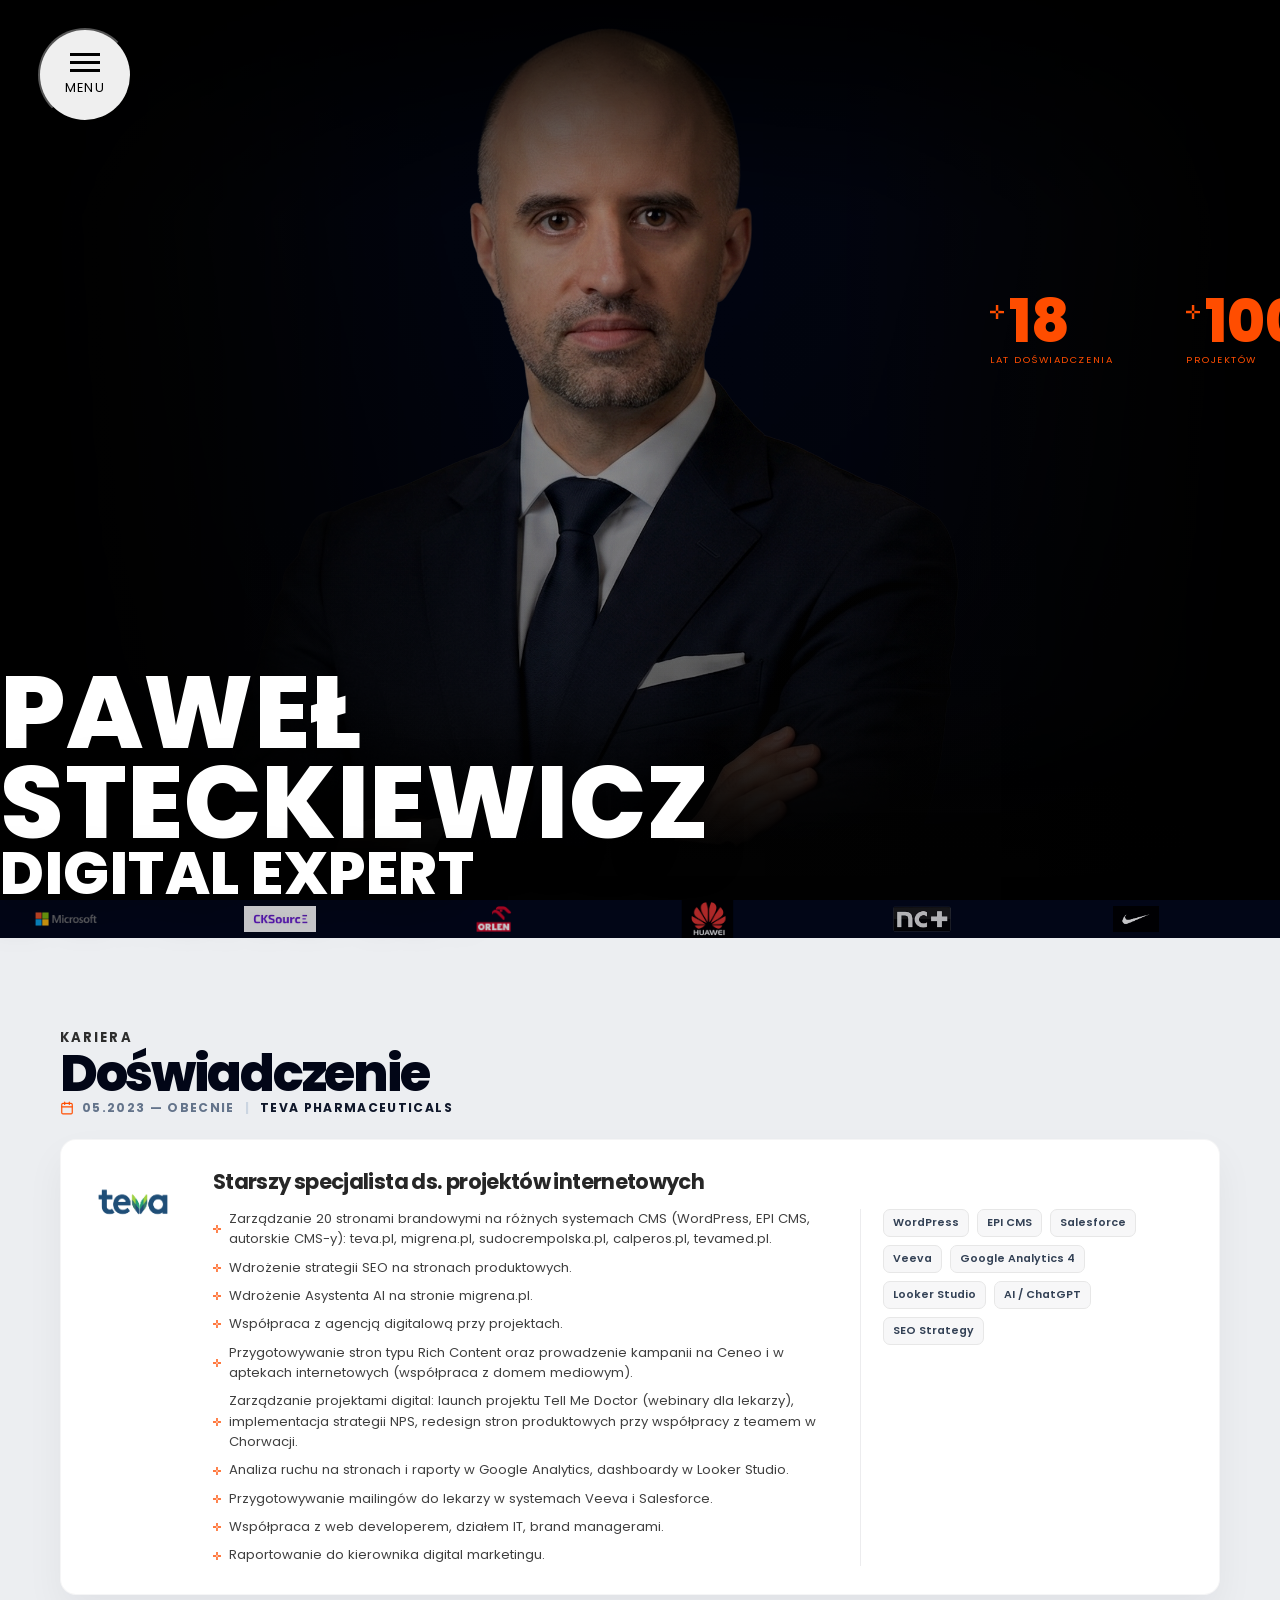
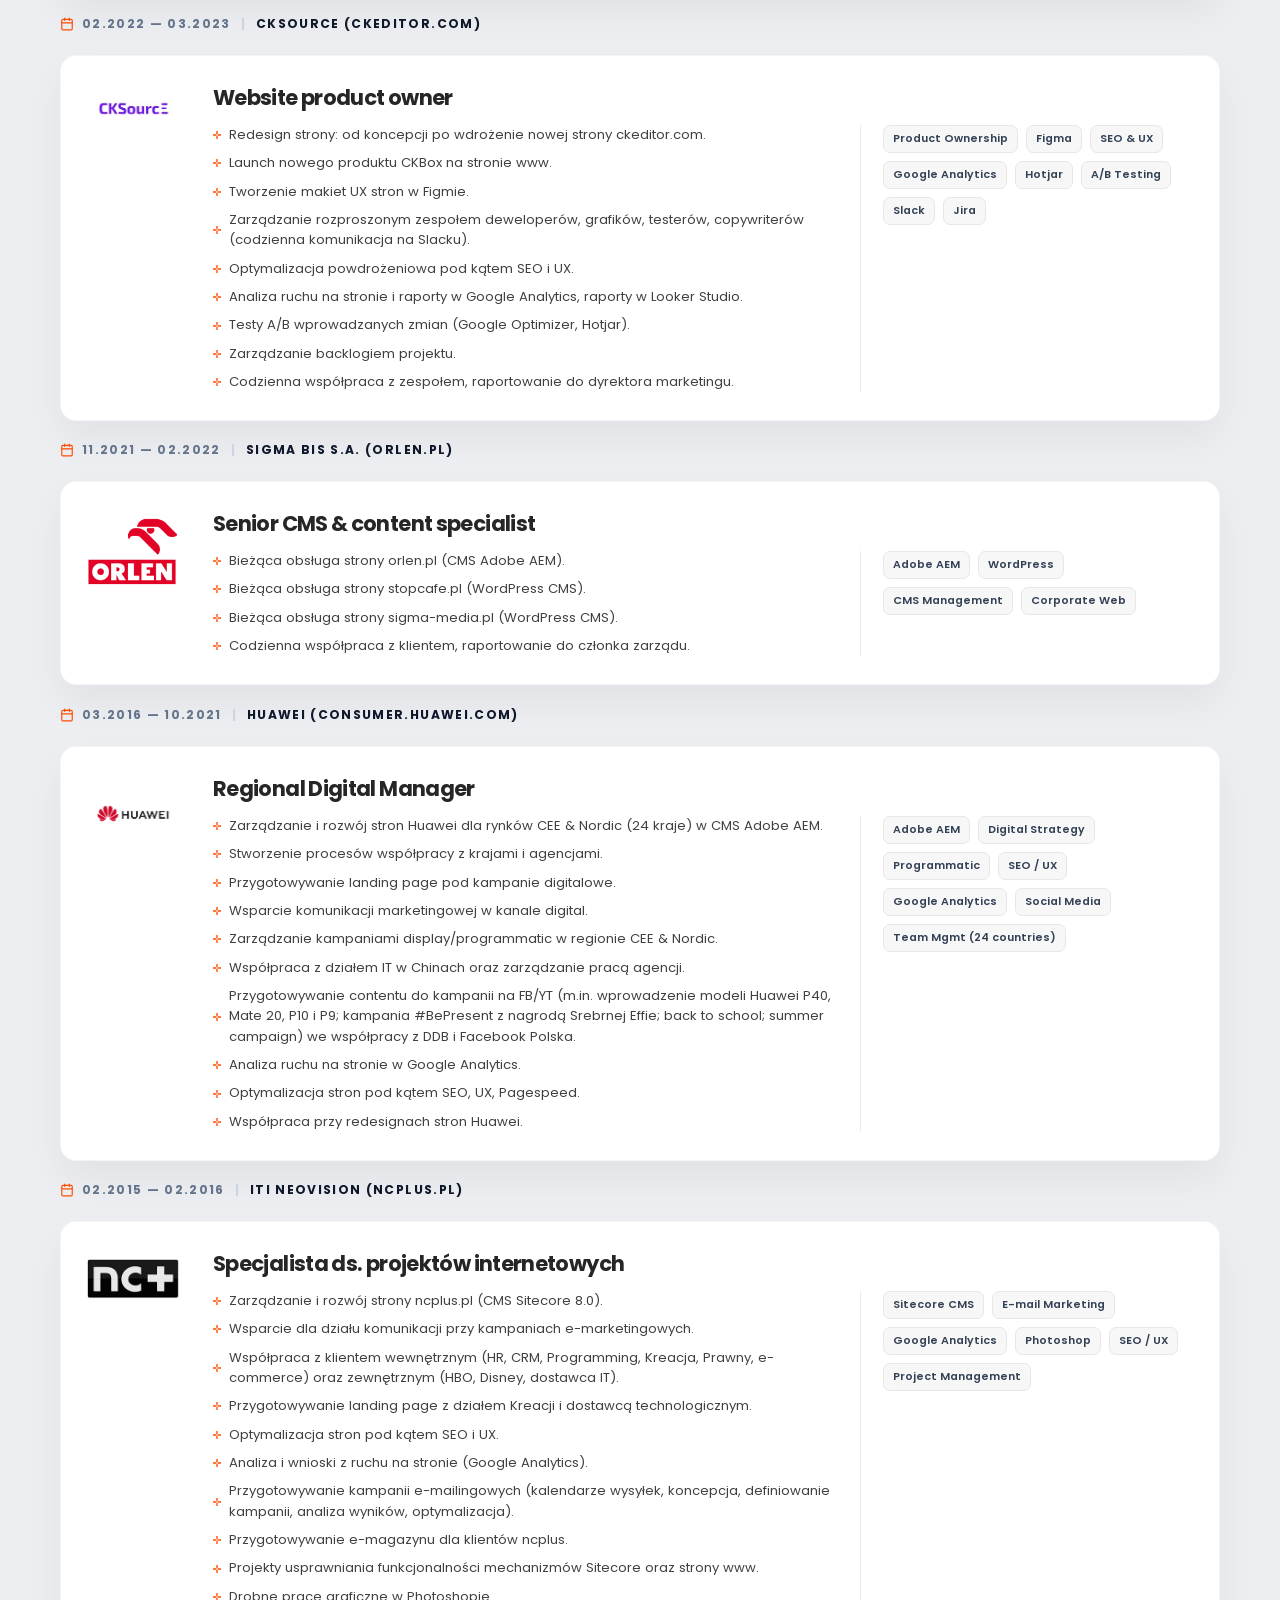
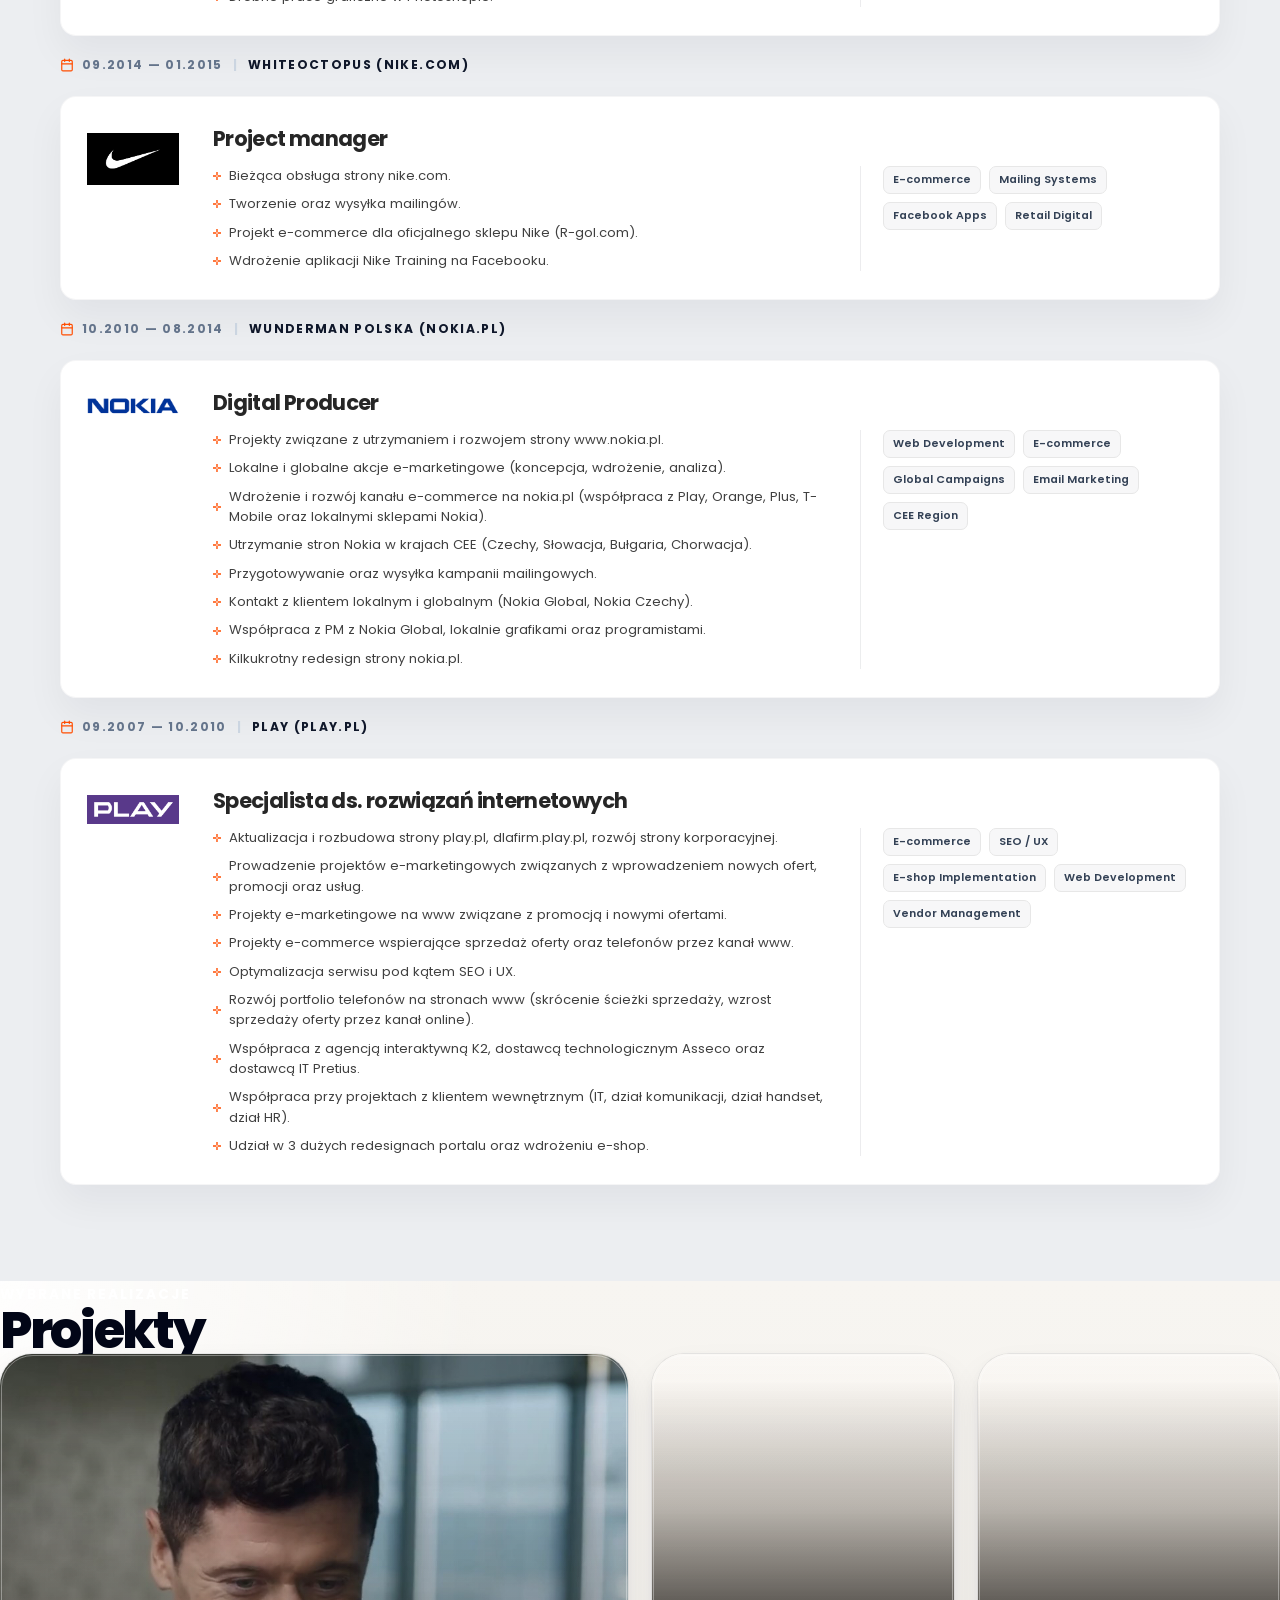
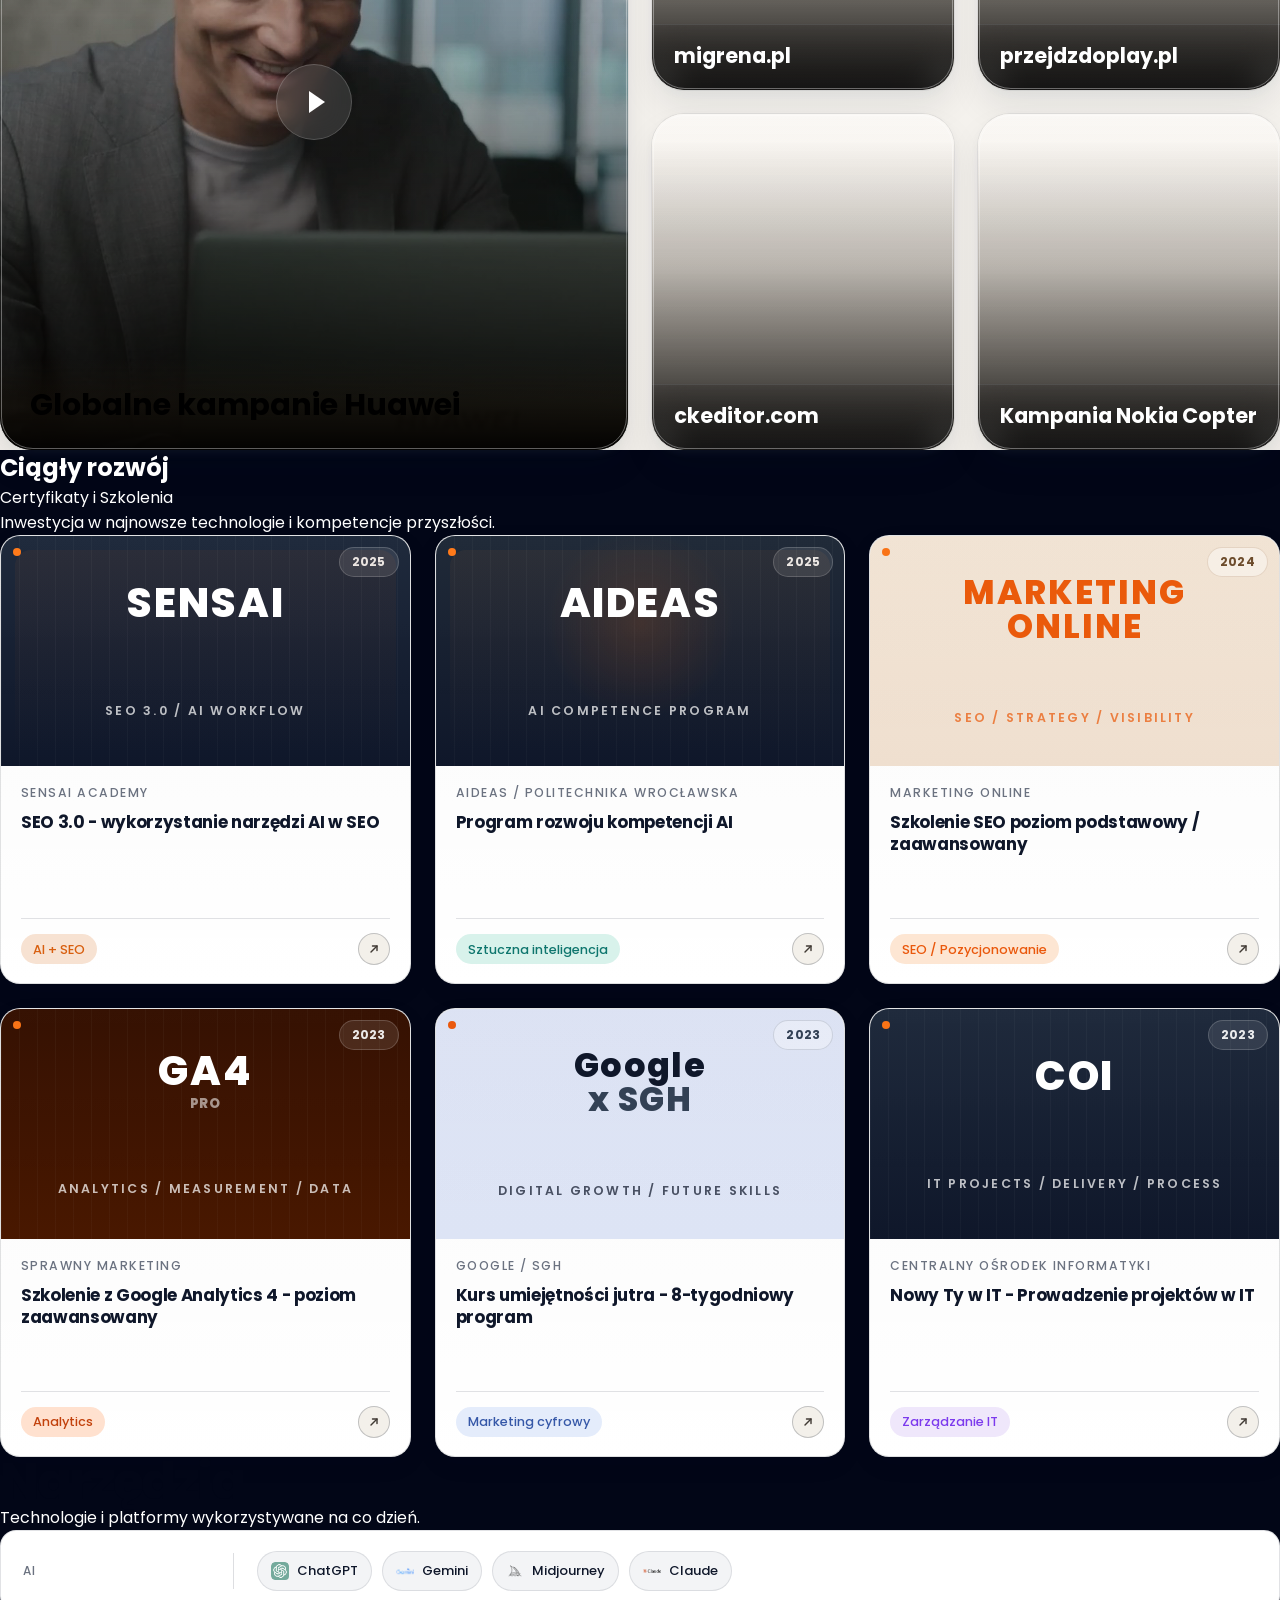
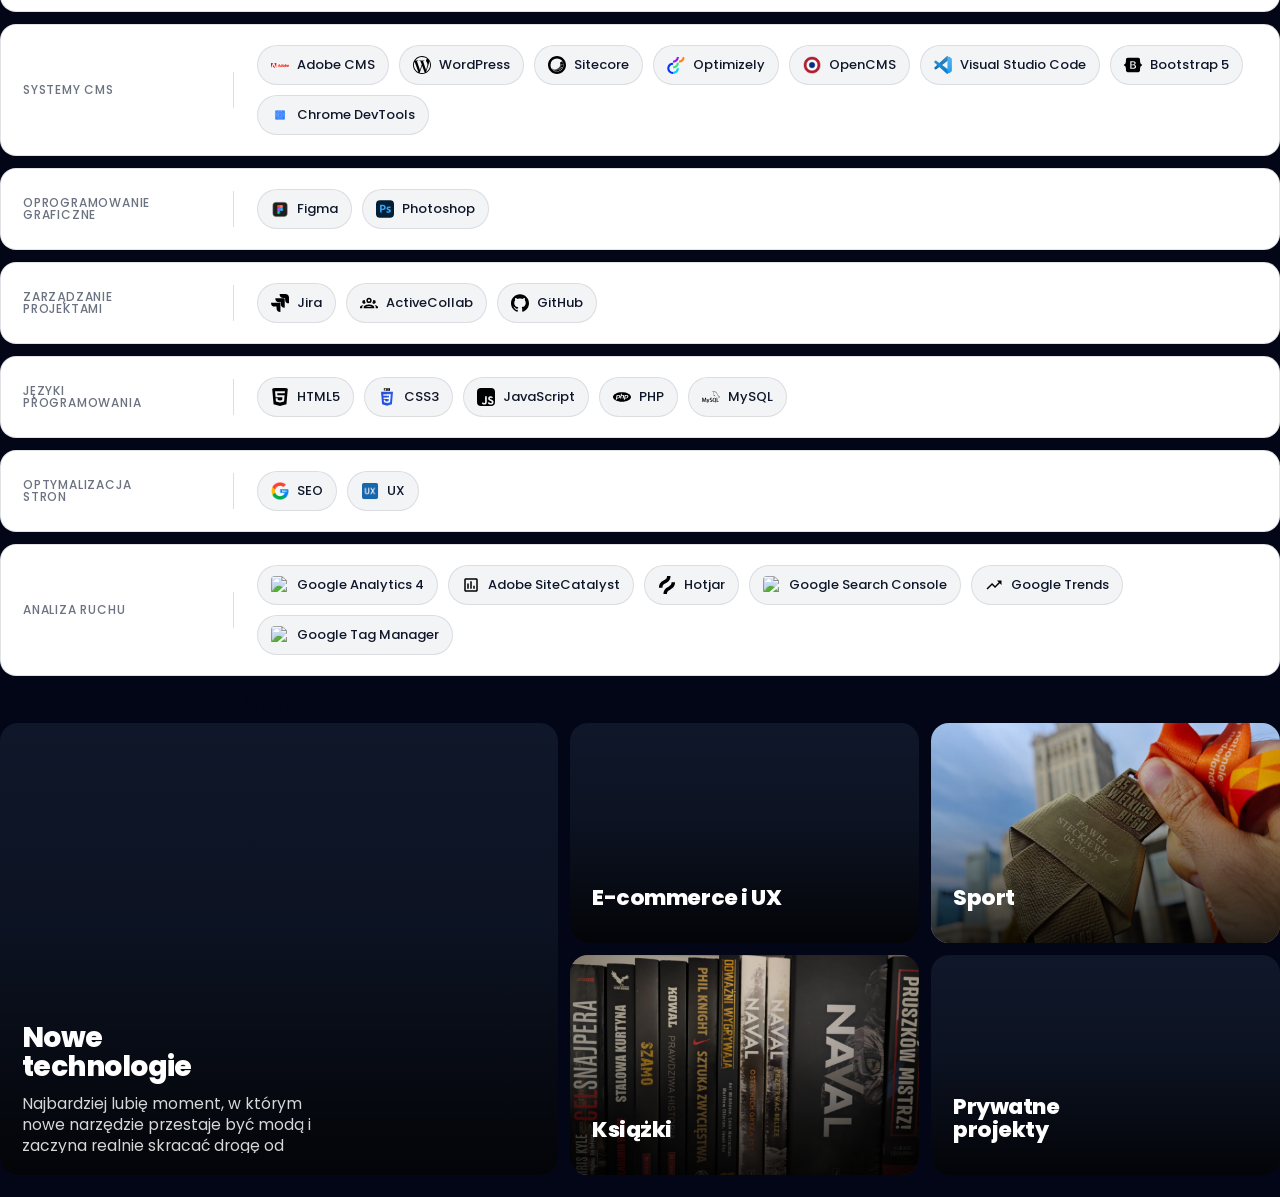
==== commit 6b882767: "Redesign interests section as interactive card grid" ====
--- a/index.html
+++ b/index.html
@@ -681,76 +681,99 @@
                     <p class="mt-3 text-[#7a7a7a]">Technologie i platformy wykorzystywane na co dzień.</p>
                 </div>
 
-                <div class="tools-row border-t border-slate-900/10 py-[34px]">
-                    <p class="tools-row-label m-0 pt-3 text-[#5f5f5f]">AI</p>
-                    <div class="tools-grid">
-                        <figure class="tools-item bg-transparent px-0 py-1"><img class="transition-all" src="img/tools/chatgpt.png" alt="ChatGPT" loading="lazy"><figcaption class="text-gray-600">ChatGPT</figcaption></figure>
-                        <figure class="tools-item bg-transparent px-0 py-1"><img class="transition-all" src="img/tools/Gemini-Logo.png" alt="Gemini" loading="lazy"><figcaption class="text-gray-600">Gemini</figcaption></figure>
-                        <figure class="tools-item bg-transparent px-0 py-1"><img class="transition-all" src="img/tools/Midjourney_Emblem.svg" alt="Midjourney" loading="lazy"><figcaption class="text-gray-600">Midjourney</figcaption></figure>
-                        <figure class="tools-item bg-transparent px-0 py-1"><img class="transition-all" src="img/tools/Claude-Logo.png" alt="Claude" loading="lazy"><figcaption class="text-gray-600">Claude</figcaption></figure>
-                    </div>
-                </div>
-
-                <div class="tools-row border-t border-slate-900/10 py-[34px]">
-                    <p class="tools-row-label m-0 pt-3 text-[#5f5f5f]">Systemy CMS</p>
-                    <div class="tools-grid">
-                        <figure class="tools-item bg-transparent px-0 py-1"><img class="transition-all" src="img/tools/adobe-cms.svg" alt="Adobe CMS" loading="lazy"><figcaption class="text-gray-600">Adobe CMS</figcaption></figure>
-                        <figure class="tools-item bg-transparent px-0 py-1"><img class="transition-all" src="img/tools/wordpress.svg" alt="WordPress" loading="lazy"><figcaption class="text-gray-600">WordPress</figcaption></figure>
-                        <figure class="tools-item bg-transparent px-0 py-1"><img class="transition-all" src="img/tools/sitecore.svg" alt="Sitecore" loading="lazy"><figcaption class="text-gray-600">Sitecore</figcaption></figure>
-                        <figure class="tools-item bg-transparent px-0 py-1"><img class="transition-all" src="img/tools/optimizely.svg" alt="Optimizely" loading="lazy"><figcaption class="text-gray-600">Optimizely</figcaption></figure>
-                        <figure class="tools-item bg-transparent px-0 py-1"><img class="transition-all" src="img/tools/opencms.png" alt="OpenCMS" loading="lazy"><figcaption class="text-gray-600">OpenCMS</figcaption></figure>
-                        <figure class="tools-item bg-transparent px-0 py-1"><img class="transition-all" src="img/tools/vscode.svg" alt="Visual Studio Code" loading="lazy"><figcaption class="text-gray-600">Visual Studio Code</figcaption></figure>
-                        <figure class="tools-item bg-transparent px-0 py-1"><img class="transition-all" src="img/tools/bootstrap.svg" alt="Bootstrap 5" loading="lazy"><figcaption class="text-gray-600">Bootstrap 5</figcaption></figure>
-                        <figure class="tools-item bg-transparent px-0 py-1"><img class="transition-all" src="img/tools/chrome web tools.png" alt="Chrome DevTools" loading="lazy"><figcaption class="text-gray-600">Chrome DevTools</figcaption></figure>
-                    </div>
-                </div>
-
-                <div class="tools-row border-t border-slate-900/10 py-[34px]">
-                    <p class="tools-row-label m-0 pt-3 text-[#5f5f5f]">Oprogramowanie graficzne</p>
-                    <div class="tools-grid">
-                        <figure class="tools-item bg-transparent px-0 py-1"><img class="transition-all" src="img/tools/figma-logo.png" alt="Figma" loading="lazy"><figcaption class="text-gray-600">Figma</figcaption></figure>
-                        <figure class="tools-item bg-transparent px-0 py-1"><img class="transition-all" src="img/tools/photoshop.svg" alt="Photoshop" loading="lazy"><figcaption class="text-gray-600">Photoshop</figcaption></figure>
-                    </div>
-                </div>
-
-                <div class="tools-row border-t border-slate-900/10 py-[34px]">
-                    <p class="tools-row-label m-0 pt-3 text-[#5f5f5f]">Zarządzanie projektami</p>
-                    <div class="tools-grid">
-                        <figure class="tools-item bg-transparent px-0 py-1"><img class="transition-all" src="img/tools/jira.svg" alt="Jira" loading="lazy"><figcaption class="text-gray-600">Jira</figcaption></figure>
-                        <figure class="tools-item bg-transparent px-0 py-1"><img class="transition-all" src="img/tools/activecollab.svg" alt="ActiveCollab" loading="lazy"><figcaption class="text-gray-600">ActiveCollab</figcaption></figure>
-                        <figure class="tools-item bg-transparent px-0 py-1"><img class="transition-all" src="img/tools/github.svg" alt="GitHub" loading="lazy"><figcaption class="text-gray-600">GitHub</figcaption></figure>
-                    </div>
-                </div>
-
-                <div class="tools-row border-t border-slate-900/10 py-[34px]">
-                    <p class="tools-row-label m-0 pt-3 text-[#5f5f5f]">Języki programowania</p>
-                    <div class="tools-grid">
-                        <figure class="tools-item bg-transparent px-0 py-1"><img class="transition-all" src="img/tools/html5.svg" alt="HTML5" loading="lazy"><figcaption class="text-gray-600">HTML5</figcaption></figure>
-                        <figure class="tools-item bg-transparent px-0 py-1"><img class="transition-all" src="img/tools/css3.svg" alt="CSS3" loading="lazy"><figcaption class="text-gray-600">CSS3</figcaption></figure>
-                        <figure class="tools-item bg-transparent px-0 py-1"><img class="transition-all" src="img/tools/javascript.svg" alt="JavaScript" loading="lazy"><figcaption class="text-gray-600">JavaScript</figcaption></figure>
-                        <figure class="tools-item bg-transparent px-0 py-1"><img class="transition-all" src="img/tools/php.svg" alt="PHP" loading="lazy"><figcaption class="text-gray-600">PHP</figcaption></figure>
-                        <figure class="tools-item bg-transparent px-0 py-1"><img class="transition-all" src="img/tools/mysql.svg" alt="MySQL" loading="lazy"><figcaption class="text-gray-600">MySQL</figcaption></figure>
-                    </div>
-                </div>
-
-                <div class="tools-row border-t border-slate-900/10 py-[34px]">
-                    <p class="tools-row-label m-0 pt-3 text-[#5f5f5f]">Optymalizacja stron</p>
-                    <div class="tools-grid">
-                        <figure class="tools-item bg-transparent px-0 py-1"><img class="transition-all" src="img/tools/seo-logo.png" alt="SEO" loading="lazy"><figcaption class="text-gray-600">SEO</figcaption></figure>
-                        <figure class="tools-item bg-transparent px-0 py-1"><img class="transition-all" src="img/tools/ux-logo2.png" alt="UX" loading="lazy"><figcaption class="text-gray-600">UX</figcaption></figure>
-                    </div>
-                </div>
-
-                <div class="tools-row border-y border-slate-900/10 py-[34px]">
-                    <p class="tools-row-label m-0 pt-3 text-[#5f5f5f]">Analiza ruchu</p>
-                    <div class="tools-grid">
-                        <figure class="tools-item bg-transparent px-0 py-1"><img class="transition-all" src="https://logo.svgcdn.com/logos/google-analytics.png" alt="Google Analytics 4" loading="lazy"><figcaption class="text-gray-600">Google Analytics 4</figcaption></figure>
-                        <figure class="tools-item bg-transparent px-0 py-1"><img class="transition-all" src="img/tools/sitecatalyst.svg" alt="Adobe SiteCatalyst" loading="lazy"><figcaption class="text-gray-600">Adobe SiteCatalyst</figcaption></figure>
-                        <figure class="tools-item bg-transparent px-0 py-1"><img class="transition-all" src="img/tools/hotjar.svg" alt="Hotjar" loading="lazy"><figcaption class="text-gray-600">Hotjar</figcaption></figure>
-                        <figure class="tools-item bg-transparent px-0 py-1"><img class="transition-all" src="https://logo.svgcdn.com/logos/google-search-console.png" alt="Google Search Console" loading="lazy"><figcaption class="text-gray-600">Google Search Console</figcaption></figure>
-                        <figure class="tools-item bg-transparent px-0 py-1"><img class="transition-all" src="img/tools/google-trends.svg" alt="Google Trends" loading="lazy"><figcaption class="text-gray-600">Google Trends</figcaption></figure>
-                        <figure class="tools-item bg-transparent px-0 py-1"><img class="transition-all" src="https://logo.svgcdn.com/logos/google-tag-manager.png" alt="Google Tag Manager" loading="lazy"><figcaption class="text-gray-600">Google Tag Manager</figcaption></figure>
-                    </div>
+                <div class="tools-list" aria-label="Kategorie narzędzi i technologii">
+                    <article class="tools-row">
+                        <div class="tools-row-meta">
+                            <p class="tools-row-label">AI</p>
+                            <span class="tools-row-divider" aria-hidden="true"></span>
+                        </div>
+                        <div class="tools-grid">
+                            <figure class="tools-pill"><img src="img/tools/chatgpt.png" alt="ChatGPT" loading="lazy"><figcaption>ChatGPT</figcaption></figure>
+                            <figure class="tools-pill"><img src="img/tools/Gemini-Logo.png" alt="Gemini" loading="lazy"><figcaption>Gemini</figcaption></figure>
+                            <figure class="tools-pill"><img src="img/tools/Midjourney_Emblem.svg" alt="Midjourney" loading="lazy"><figcaption>Midjourney</figcaption></figure>
+                            <figure class="tools-pill"><img src="img/tools/Claude-Logo.png" alt="Claude" loading="lazy"><figcaption>Claude</figcaption></figure>
+                        </div>
+                    </article>
+
+                    <article class="tools-row">
+                        <div class="tools-row-meta">
+                            <p class="tools-row-label">Systemy CMS</p>
+                            <span class="tools-row-divider" aria-hidden="true"></span>
+                        </div>
+                        <div class="tools-grid">
+                            <figure class="tools-pill"><img src="img/tools/adobe-cms.svg" alt="Adobe CMS" loading="lazy"><figcaption>Adobe CMS</figcaption></figure>
+                            <figure class="tools-pill"><img src="img/tools/wordpress.svg" alt="WordPress" loading="lazy"><figcaption>WordPress</figcaption></figure>
+                            <figure class="tools-pill"><img src="img/tools/sitecore.svg" alt="Sitecore" loading="lazy"><figcaption>Sitecore</figcaption></figure>
+                            <figure class="tools-pill"><img src="img/tools/optimizely.svg" alt="Optimizely" loading="lazy"><figcaption>Optimizely</figcaption></figure>
+                            <figure class="tools-pill"><img src="img/tools/opencms.png" alt="OpenCMS" loading="lazy"><figcaption>OpenCMS</figcaption></figure>
+                            <figure class="tools-pill"><img src="img/tools/vscode.svg" alt="Visual Studio Code" loading="lazy"><figcaption>Visual Studio Code</figcaption></figure>
+                            <figure class="tools-pill"><img src="img/tools/bootstrap.svg" alt="Bootstrap 5" loading="lazy"><figcaption>Bootstrap 5</figcaption></figure>
+                            <figure class="tools-pill"><img src="img/tools/chrome web tools.png" alt="Chrome DevTools" loading="lazy"><figcaption>Chrome DevTools</figcaption></figure>
+                        </div>
+                    </article>
+
+                    <article class="tools-row">
+                        <div class="tools-row-meta">
+                            <p class="tools-row-label">Oprogramowanie graficzne</p>
+                            <span class="tools-row-divider" aria-hidden="true"></span>
+                        </div>
+                        <div class="tools-grid">
+                            <figure class="tools-pill"><img src="img/tools/figma-logo.png" alt="Figma" loading="lazy"><figcaption>Figma</figcaption></figure>
+                            <figure class="tools-pill"><img src="img/tools/photoshop.svg" alt="Photoshop" loading="lazy"><figcaption>Photoshop</figcaption></figure>
+                        </div>
+                    </article>
+
+                    <article class="tools-row">
+                        <div class="tools-row-meta">
+                            <p class="tools-row-label">Zarządzanie projektami</p>
+                            <span class="tools-row-divider" aria-hidden="true"></span>
+                        </div>
+                        <div class="tools-grid">
+                            <figure class="tools-pill"><img src="img/tools/jira.svg" alt="Jira" loading="lazy"><figcaption>Jira</figcaption></figure>
+                            <figure class="tools-pill"><img src="img/tools/activecollab.svg" alt="ActiveCollab" loading="lazy"><figcaption>ActiveCollab</figcaption></figure>
+                            <figure class="tools-pill"><img src="img/tools/github.svg" alt="GitHub" loading="lazy"><figcaption>GitHub</figcaption></figure>
+                        </div>
+                    </article>
+
+                    <article class="tools-row">
+                        <div class="tools-row-meta">
+                            <p class="tools-row-label">Języki programowania</p>
+                            <span class="tools-row-divider" aria-hidden="true"></span>
+                        </div>
+                        <div class="tools-grid">
+                            <figure class="tools-pill"><img src="img/tools/html5.svg" alt="HTML5" loading="lazy"><figcaption>HTML5</figcaption></figure>
+                            <figure class="tools-pill"><img src="img/tools/css3.svg" alt="CSS3" loading="lazy"><figcaption>CSS3</figcaption></figure>
+                            <figure class="tools-pill"><img src="img/tools/javascript.svg" alt="JavaScript" loading="lazy"><figcaption>JavaScript</figcaption></figure>
+                            <figure class="tools-pill"><img src="img/tools/php.svg" alt="PHP" loading="lazy"><figcaption>PHP</figcaption></figure>
+                            <figure class="tools-pill"><img src="img/tools/mysql.svg" alt="MySQL" loading="lazy"><figcaption>MySQL</figcaption></figure>
+                        </div>
+                    </article>
+
+                    <article class="tools-row">
+                        <div class="tools-row-meta">
+                            <p class="tools-row-label">Optymalizacja stron</p>
+                            <span class="tools-row-divider" aria-hidden="true"></span>
+                        </div>
+                        <div class="tools-grid">
+                            <figure class="tools-pill"><img src="img/tools/seo-logo.png" alt="SEO" loading="lazy"><figcaption>SEO</figcaption></figure>
+                            <figure class="tools-pill"><img src="img/tools/ux-logo2.png" alt="UX" loading="lazy"><figcaption>UX</figcaption></figure>
+                        </div>
+                    </article>
+
+                    <article class="tools-row">
+                        <div class="tools-row-meta">
+                            <p class="tools-row-label">Analiza ruchu</p>
+                            <span class="tools-row-divider" aria-hidden="true"></span>
+                        </div>
+                        <div class="tools-grid">
+                            <figure class="tools-pill"><img src="https://logo.svgcdn.com/logos/google-analytics.png" alt="Google Analytics 4" loading="lazy"><figcaption>Google Analytics 4</figcaption></figure>
+                            <figure class="tools-pill"><img src="img/tools/sitecatalyst.svg" alt="Adobe SiteCatalyst" loading="lazy"><figcaption>Adobe SiteCatalyst</figcaption></figure>
+                            <figure class="tools-pill"><img src="img/tools/hotjar.svg" alt="Hotjar" loading="lazy"><figcaption>Hotjar</figcaption></figure>
+                            <figure class="tools-pill"><img src="https://logo.svgcdn.com/logos/google-search-console.png" alt="Google Search Console" loading="lazy"><figcaption>Google Search Console</figcaption></figure>
+                            <figure class="tools-pill"><img src="img/tools/google-trends.svg" alt="Google Trends" loading="lazy"><figcaption>Google Trends</figcaption></figure>
+                            <figure class="tools-pill"><img src="https://logo.svgcdn.com/logos/google-tag-manager.png" alt="Google Tag Manager" loading="lazy"><figcaption>Google Tag Manager</figcaption></figure>
+                        </div>
+                    </article>
                 </div>
             </div>
         </section>
@@ -760,38 +783,53 @@
                     <h2 id="interests-title" class="text-slate-950">Zainteresowania</h2>
                 </div>
                 <div class="interests-grid">
-                    <article class="interest-card interest-card--tall interest-card--bottom bg-slate-900" style="--card-image: url('https://images.unsplash.com/photo-1677442136019-21780ecad995?auto=format&fit=crop&w=1200&q=80');">
-                        <div class="interest-card__content justify-end px-6 pt-8 pb-7 text-white">
-                            <h3>Nowe technologie internetowe</h3>
-                            <p class="mt-2.5 text-white/80">ChatGPT, Midjourney i narzędzia AI do codziennej pracy i testów.</p>
-                        </div>
-                    </article>
-
-                    <article class="interest-card interest-card--ecommerce bg-slate-900" style="--card-image: url('https://images.unsplash.com/photo-1460925895917-afdab827c52f?auto=format&fit=crop&w=1200&q=80');">
-                        <div class="interest-card__content px-6 pt-7 pb-6 text-white">
-                            <h3>Rozwój e-commerce i<br>web design</h3>
-                            <p class="mt-2.5 text-white/80">Projektowanie stron www, UX i optymalizacja ścieżek zakupowych.</p>
-                        </div>
-                    </article>
-
-                    <article class="interest-card bg-slate-900" style="--card-image: url('img/hobby/maraton.jpg');">
-                        <div class="interest-card__content px-6 pt-7 pb-6 text-white">
-                            <h3>Sport</h3>
-                            <p class="mt-2.5 text-white/80">Surfing, windsurfing, crossfit, bieganie i pierwszy maraton w 2023 roku.</p>
-                        </div>
-                    </article>
-
-                    <article class="interest-card bg-slate-900" style="--card-image: url('img/hobby/ksiazki.jpg');">
-                        <div class="interest-card__content px-6 pt-7 pb-6 text-white">
-                            <h3>Książki</h3>
-                            <p class="mt-2.5 text-white/80">Technologie internetowe, jednostki specjalne i sportowe biografie.</p>
-                        </div>
-                    </article>
-
-                    <article class="interest-card bg-slate-900" style="--card-image: url('https://images.unsplash.com/photo-1484417894907-623942c8ee29?auto=format&fit=crop&w=1200&q=80');">
-                        <div class="interest-card__content px-6 pt-7 pb-6 text-white">
-                            <h3>Hobbystyczne tworzenie stron</h3>
-                            <p class="mt-2.5 text-white/80">Prywatne projekty, eksperymenty z layoutami i nowe koncepty UI.</p>
+                    <article class="interest-card" tabindex="0" style="--card-image: url('https://images.unsplash.com/photo-1677442136019-21780ecad995?auto=format&fit=crop&w=1200&q=80');">
+                        <div class="card-bg" aria-hidden="true"></div>
+                        <div class="card-overlay" aria-hidden="true"></div>
+                        <span class="card-dot" aria-hidden="true"></span>
+                        <div class="card-content">
+                            <h3 class="card-title">Nowe technologie</h3>
+                            <p class="card-desc">Najbardziej lubię moment, w którym nowe narzędzie przestaje być modą i zaczyna realnie skracać drogę od pomysłu do wdrożenia.</p>
+                        </div>
+                    </article>
+
+                    <article class="interest-card" tabindex="0" style="--card-image: url('https://images.unsplash.com/photo-1460925895917-afdab827c52f?auto=format&fit=crop&w=1200&q=80');">
+                        <div class="card-bg" aria-hidden="true"></div>
+                        <div class="card-overlay" aria-hidden="true"></div>
+                        <span class="card-dot" aria-hidden="true"></span>
+                        <div class="card-content">
+                            <h3 class="card-title">E-commerce i UX</h3>
+                            <p class="card-desc">Patrzę na sklep jak na rozmowę z użytkownikiem, więc każdy ekran musi prowadzić dalej bez zbędnego tłumaczenia.</p>
+                        </div>
+                    </article>
+
+                    <article class="interest-card" tabindex="0" style="--card-image: url('img/hobby/maraton.jpg');">
+                        <div class="card-bg" aria-hidden="true"></div>
+                        <div class="card-overlay" aria-hidden="true"></div>
+                        <span class="card-dot" aria-hidden="true"></span>
+                        <div class="card-content">
+                            <h3 class="card-title">Sport</h3>
+                            <p class="card-desc">Dyscyplina z treningu wraca do mnie przy projektach, bo tempo buduje się powtarzalnością, a nie zrywem na ostatniej prostej.</p>
+                        </div>
+                    </article>
+
+                    <article class="interest-card" tabindex="0" style="--card-image: url('img/hobby/ksiazki.jpg');">
+                        <div class="card-bg" aria-hidden="true"></div>
+                        <div class="card-overlay" aria-hidden="true"></div>
+                        <span class="card-dot" aria-hidden="true"></span>
+                        <div class="card-content">
+                            <h3 class="card-title">Książki</h3>
+                            <p class="card-desc">Czytam po to, żeby łapać cudzy sposób myślenia i potem filtrować własne decyzje przez szerszą perspektywę.</p>
+                        </div>
+                    </article>
+
+                    <article class="interest-card" tabindex="0" style="--card-image: url('https://images.unsplash.com/photo-1484417894907-623942c8ee29?auto=format&fit=crop&w=1200&q=80');">
+                        <div class="card-bg" aria-hidden="true"></div>
+                        <div class="card-overlay" aria-hidden="true"></div>
+                        <span class="card-dot" aria-hidden="true"></span>
+                        <div class="card-content">
+                            <h3 class="card-title">Prywatne projekty</h3>
+                            <p class="card-desc">Najchętniej testuję pomysły po godzinach, bo tam najszybciej widać, czy koncepcja broni się bez prezentacji i dopowiedzeń.</p>
                         </div>
                     </article>
                 </div>
--- a/style.css
+++ b/style.css
@@ -1552,7 +1552,6 @@
 }
 
 .tools-shell {
-
     width: min(1320px, 100%);
     box-shadow: none;
 }
@@ -1564,68 +1563,159 @@
 }
 
 .tools-head p {
-
     max-width: 620px;
     font-size: 1rem;
 }
 
+.tools-list {
+    display: flex;
+    flex-direction: column;
+    gap: 12px;
+}
+
 .tools-row {
-
+    --tools-row-delay: 0ms;
     display: grid;
-    grid-template-columns: 220px minmax(0, 1fr);
-    gap: 28px;
-    align-items: start;
+    grid-template-columns: 210px minmax(0, 1fr);
+    gap: 24px;
+    align-items: center;
+    padding: 20px 22px;
+    border: 0.5px solid rgba(15, 23, 42, 0.12);
+    border-radius: 16px;
+    background: #ffffff;
+    transition:
+        transform 550ms cubic-bezier(0.22, 1, 0.36, 1),
+        opacity 550ms cubic-bezier(0.22, 1, 0.36, 1),
+        border-color 200ms ease;
+    transition-delay: var(--tools-row-delay);
+}
+
+.tools-section.tools-section--pending .tools-row {
+    opacity: 0;
+    transform: translateY(20px);
+}
+
+.tools-row.visible {
+    opacity: 1;
+    transform: translateY(0);
+}
+
+.tools-row:hover {
+    transform: translateY(-1px);
+    border-color: var(--primary);
+}
+
+.tools-row.visible:hover {
+    transform: translateY(-1px);
+}
+
+.tools-row-meta {
+    display: flex;
+    align-items: center;
+    justify-content: space-between;
+    gap: 24px;
+    min-width: 0;
+    width: 100%;
 }
 
 .tools-row-label {
-
-    font-size: 1rem;
-    letter-spacing: -0.01em;
-    text-transform: none;
-    font-weight: 400;
+    margin: 0;
+    font-size: 12px;
+    line-height: 1;
+    letter-spacing: 0.8px;
+    text-transform: uppercase;
+    color: var(--text-muted);
+    font-weight: 500;
+    flex: 1 1 auto;
+    max-width: 132px;
+}
+
+.tools-row-divider {
+    width: 0.5px;
+    height: 36px;
+    background: rgba(15, 23, 42, 0.14);
+    flex: 0 0 auto;
 }
 
 .tools-grid {
-    display: grid;
-    grid-template-columns: repeat(4, 140px);
-    gap: 28px 18px;
+    display: flex;
+    flex-wrap: wrap;
+    gap: 10px;
     align-items: center;
-    justify-content: start;
-}
-
-.tools-item {
-
-    display: flex;
-    flex-direction: column;
+    justify-content: flex-start;
+}
+
+.tools-pill {
+    --tools-pill-delay: 0ms;
+    display: flex;
     align-items: center;
     justify-content: center;
     gap: 8px;
-    min-height: 64px;
-    border: 0;
-    border-radius: 0;
-    text-align: center;
-    transition: transform 0.2s ease, opacity 0.2s ease;
-}
-
-.tools-item:hover {
-    transform: translateY(-2px);
-    box-shadow: none;
-    border-color: transparent;
-}
-
-.tools-item img {
-    width: 112px;
-    height: 40px;
-    max-width: 112px;
-    max-height: 40px;
+    margin: 0;
+    padding: 7px 13px;
+    min-height: 40px;
+    border: 0.5px solid rgba(15, 23, 42, 0.1);
+    border-radius: 40px;
+    background: #f3f4f6;
+    transition:
+        transform 400ms cubic-bezier(0.22, 1, 0.36, 1),
+        opacity 400ms cubic-bezier(0.22, 1, 0.36, 1),
+        border-color 180ms ease,
+        background-color 180ms ease;
+    transition-delay: var(--tools-pill-delay);
+}
+
+.tools-section.tools-section--pending .tools-pill {
+    opacity: 0;
+    transform: translateY(6px);
+}
+
+.tools-pill.visible {
+    opacity: 1;
+    transform: translateY(0);
+}
+
+.tools-pill:hover {
+    background: #ffffff;
+    border-color: rgba(15, 23, 42, 0.2);
+    transform: translateY(-2px) scale(1.03);
+}
+
+.tools-pill.visible:hover {
+    transform: translateY(-2px) scale(1.03);
+}
+
+.tools-pill img {
+    width: 18px;
+    height: 18px;
+    min-width: 18px;
+    border-radius: 4px;
     object-fit: contain;
     object-position: center;
 }
 
-.tools-item figcaption {
-
-    font-size: 0.78rem;
-    line-height: 1.2;
+.tools-pill figcaption {
+    font-size: 13px;
+    line-height: 1.1;
+    font-weight: 500;
+    color: #0f172a;
+    white-space: nowrap;
+}
+
+.tools-head {
+    transition:
+        transform 550ms cubic-bezier(0.22, 1, 0.36, 1) 100ms,
+        opacity 550ms cubic-bezier(0.22, 1, 0.36, 1) 100ms;
+}
+
+.tools-section.tools-section--pending .tools-head {
+    opacity: 0;
+    transform: translateY(16px);
+}
+
+.tools-head.visible {
+    opacity: 1;
+    transform: translateY(0);
 }
 
 .interests-bento::before {
@@ -1661,102 +1751,176 @@
 
 .interests-grid {
     display: grid;
-    grid-template-columns: repeat(3, minmax(0, 1fr));
-    grid-auto-rows: 250px;
-    gap: 20px;
+    grid-template-columns: 1.6fr 1fr 1fr;
+    grid-template-rows: repeat(2, 220px);
+    gap: 12px;
 }
 
 .interest-card {
-
     position: relative;
     overflow: hidden;
-    border-radius: 12px;
+    border-radius: 18px;
     min-height: 0;
     isolation: isolate;
-}
-
-.interest-card::before {
-    content: '';
+    background: #0f172a;
+    opacity: 0;
+    transform: translateY(24px) scale(0.98);
+    will-change: transform, opacity;
+}
+
+.interest-card:nth-child(1) {
+    grid-row: 1 / 3;
+}
+
+.card-bg,
+.card-overlay,
+.card-content,
+.card-dot {
     position: absolute;
     inset: 0;
+}
+
+.card-bg {
     background-image: var(--card-image);
     background-size: cover;
     background-position: center;
     transform: scale(1.01);
-}
-
-.interest-card::after {
-    content: '';
+    transition: transform 550ms cubic-bezier(0.22, 1, 0.36, 1);
+}
+
+.card-overlay {
+    background: linear-gradient(0deg, rgba(0, 0, 0, 0.82) 0%, rgba(0, 0, 0, 0.2) 55%, transparent 100%);
+    transition: background 350ms ease;
+}
+
+.card-content {
     position: absolute;
-    inset: 0;
-    background:
-        linear-gradient(180deg, rgba(15, 23, 42, 0.24) 0%, rgba(15, 23, 42, 0.82) 100%),
-        linear-gradient(0deg, rgba(2, 6, 23, 0.38), rgba(2, 6, 23, 0.38));
-}
-
-.interest-card__content {
-
-    position: absolute;
-    inset: 0;
+    inset: auto 0 0;
     z-index: 1;
-    display: flex;
-    flex-direction: column;
-}
-
-.interest-card__content h3 {
+    padding: 22px;
+    color: #fff;
+}
+
+.card-title {
     max-width: 14ch;
-    font-size: clamp(1.25rem, 2vw, 2rem);
-    line-height: 1.02;
+    margin: 0;
+    font-size: 1.35rem;
+    line-height: 1.04;
     letter-spacing: -0.02em;
     font-weight: 800;
 }
 
-.interest-card--ecommerce .interest-card__content h3 {
-    max-width: 18ch;
-}
-
-.interest-card__content p {
-
-    max-width: 36ch;
+.card-desc {
+    max-width: 34ch;
+    margin: 12px 0 0;
+    max-height: 0;
+    opacity: 0;
+    overflow: hidden;
+    color: rgba(255, 255, 255, 0.84);
     line-height: 1.35;
-    font-size: 1rem;
-}
-
-.interest-card--tall {
-    grid-row: span 2;
-}
-
-.interest-card--bottom .interest-card__content {
-
-    justify-content: flex-end;
-}
-
-.interest-card--tall .interest-card__content h3 {
-    font-size: clamp(2rem, 2.3vw, 2.6rem);
-}
-
-.interest-card__cta {
-    margin-top: auto;
-    display: inline-flex;
-    width: fit-content;
-    padding: 7px 14px;
-    border-radius: 999px;
-    border: 1px solid rgba(255, 255, 255, 0.86);
-    background: rgba(255, 255, 255, 0.96);
-    color: #020617;
     font-size: 0.98rem;
-    font-weight: 700;
-    line-height: 1;
-    transition: transform 0.2s ease, background-color 0.2s ease;
-}
-
-.interest-card__cta:hover {
-    transform: translateY(-1px);
-    background: #ffffff;
+    transition:
+        max-height 350ms cubic-bezier(0.22, 1, 0.36, 1),
+        opacity 300ms ease;
+}
+
+.card-dot {
+    inset: 18px 18px auto auto;
+    width: 8px;
+    height: 8px;
+    border-radius: 50%;
+    background: #e85f1a;
+    opacity: 0;
+    transform: scale(0);
+    transition:
+        opacity 220ms ease,
+        transform 360ms cubic-bezier(0.34, 1.56, 0.64, 1);
+}
+
+.interest-card:nth-child(1) .card-title {
+    font-size: 28px;
+    max-width: 10ch;
+}
+
+.interest-card:nth-child(1) .card-desc {
+    max-height: 60px;
+    opacity: 1;
+}
+
+.interest-card:hover .card-bg,
+.interest-card:focus-visible .card-bg,
+.interest-card:focus-within .card-bg {
+    transform: scale(1.05);
+}
+
+.interest-card:hover .card-overlay,
+.interest-card:focus-visible .card-overlay,
+.interest-card:focus-within .card-overlay {
+    background: linear-gradient(0deg, rgba(0, 0, 0, 0.88) 0%, rgba(0, 0, 0, 0.28) 55%, transparent 100%);
+}
+
+.interest-card:hover .card-desc,
+.interest-card:focus-visible .card-desc,
+.interest-card:focus-within .card-desc {
+    max-height: 80px;
+    opacity: 1;
+}
+
+.interest-card:nth-child(1):hover .card-desc,
+.interest-card:nth-child(1):focus-visible .card-desc,
+.interest-card:nth-child(1):focus-within .card-desc {
+    max-height: 60px;
+}
+
+.interest-card:hover .card-dot,
+.interest-card:focus-visible .card-dot,
+.interest-card:focus-within .card-dot {
+    opacity: 1;
+    transform: scale(1);
+}
+
+.interest-card:focus-visible {
+    outline: 2px solid rgba(232, 95, 26, 0.9);
+    outline-offset: 3px;
+}
+
+.interest-card.visible {
+    animation: cardIn 600ms cubic-bezier(0.22, 1, 0.36, 1) forwards;
+}
+
+.interest-card:nth-child(1).visible {
+    animation-delay: 150ms;
+}
+
+.interest-card:nth-child(2).visible {
+    animation-delay: 250ms;
+}
+
+.interest-card:nth-child(3).visible {
+    animation-delay: 320ms;
+}
+
+.interest-card:nth-child(4).visible {
+    animation-delay: 350ms;
+}
+
+.interest-card:nth-child(5).visible {
+    animation-delay: 420ms;
+}
+
+@keyframes cardIn {
+    from {
+        opacity: 0;
+        transform: translateY(24px) scale(0.98);
+    }
+
+    to {
+        opacity: 1;
+        transform: translateY(0) scale(1);
+    }
 }
 
 body.reveal-ready .projects-section,
-body.reveal-ready .tools-shell,
 body.reveal-ready .interests-shell {
 
     opacity: 1;
@@ -1956,16 +2120,15 @@
 
     .interests-grid {
         grid-template-columns: repeat(2, minmax(0, 1fr));
-        grid-auto-rows: 220px;
-    }
-
-    .interest-card--tall {
-        grid-row: span 1;
-    }
-
-    .interest-card--bottom .interest-card__content {
-
-        justify-content: flex-start;
+        grid-template-rows: repeat(3, 220px);
+    }
+
+    .interest-card:nth-child(1) {
+        grid-row: 1 / 3;
+    }
+
+    .interest-card:nth-child(1) .card-title {
+        font-size: 2rem;
     }
 
     .exp-feature {
@@ -2018,20 +2181,18 @@
     }
 
     .tools-row {
-
         grid-template-columns: 1fr;
-        gap: 14px;
-    }
-
-    .tools-row-label {
-
-        font-size: 0.95rem;
-    }
-
-    .tools-grid {
-        grid-template-columns: repeat(2, 140px);
-        gap: 22px 18px;
-        justify-content: start;
+        gap: 16px;
+        padding: 18px;
+    }
+
+    .tools-row-meta {
+        justify-content: flex-start;
+        gap: 16px;
+    }
+
+    .tools-row-divider {
+        height: 28px;
     }
 }
 
@@ -2122,9 +2283,26 @@
 
     .projects-grid,
     .interests-grid,
-    .tools-grid,
     .cert-grid {
         grid-template-columns: 1fr;
+    }
+
+    .interests-grid {
+        grid-template-rows: repeat(5, minmax(240px, auto));
+    }
+
+    .interest-card:nth-child(1) {
+        grid-row: auto;
+    }
+
+    .interest-card {
+        min-height: 240px;
+    }
+
+    .interest-card .card-desc,
+    .interest-card:nth-child(1) .card-desc {
+        max-height: 90px;
+        opacity: 1;
     }
 
     .projects-grid {
@@ -2187,15 +2365,26 @@
         padding: 15px 18px 18px;
     }
 
-    .tools-head {
-
-    }
-
-    .tools-item img {
-        width: 104px;
-        height: 36px;
-        max-width: 104px;
-        max-height: 36px;
+    .tools-row {
+        padding: 16px;
+    }
+
+    .tools-row-meta {
+        flex-wrap: wrap;
+        gap: 10px;
+    }
+
+    .tools-row-divider {
+        display: none;
+    }
+
+    .tools-pill {
+        width: 100%;
+        justify-content: flex-start;
+    }
+
+    .tools-pill figcaption {
+        white-space: normal;
     }
 
     .video-modal {
@@ -2255,4 +2444,10 @@
         opacity: 1;
         transform: none;
     }
-}
+
+    .interest-card,
+    .interest-card.visible {
+        opacity: 1;
+        transform: none;
+    }
+}
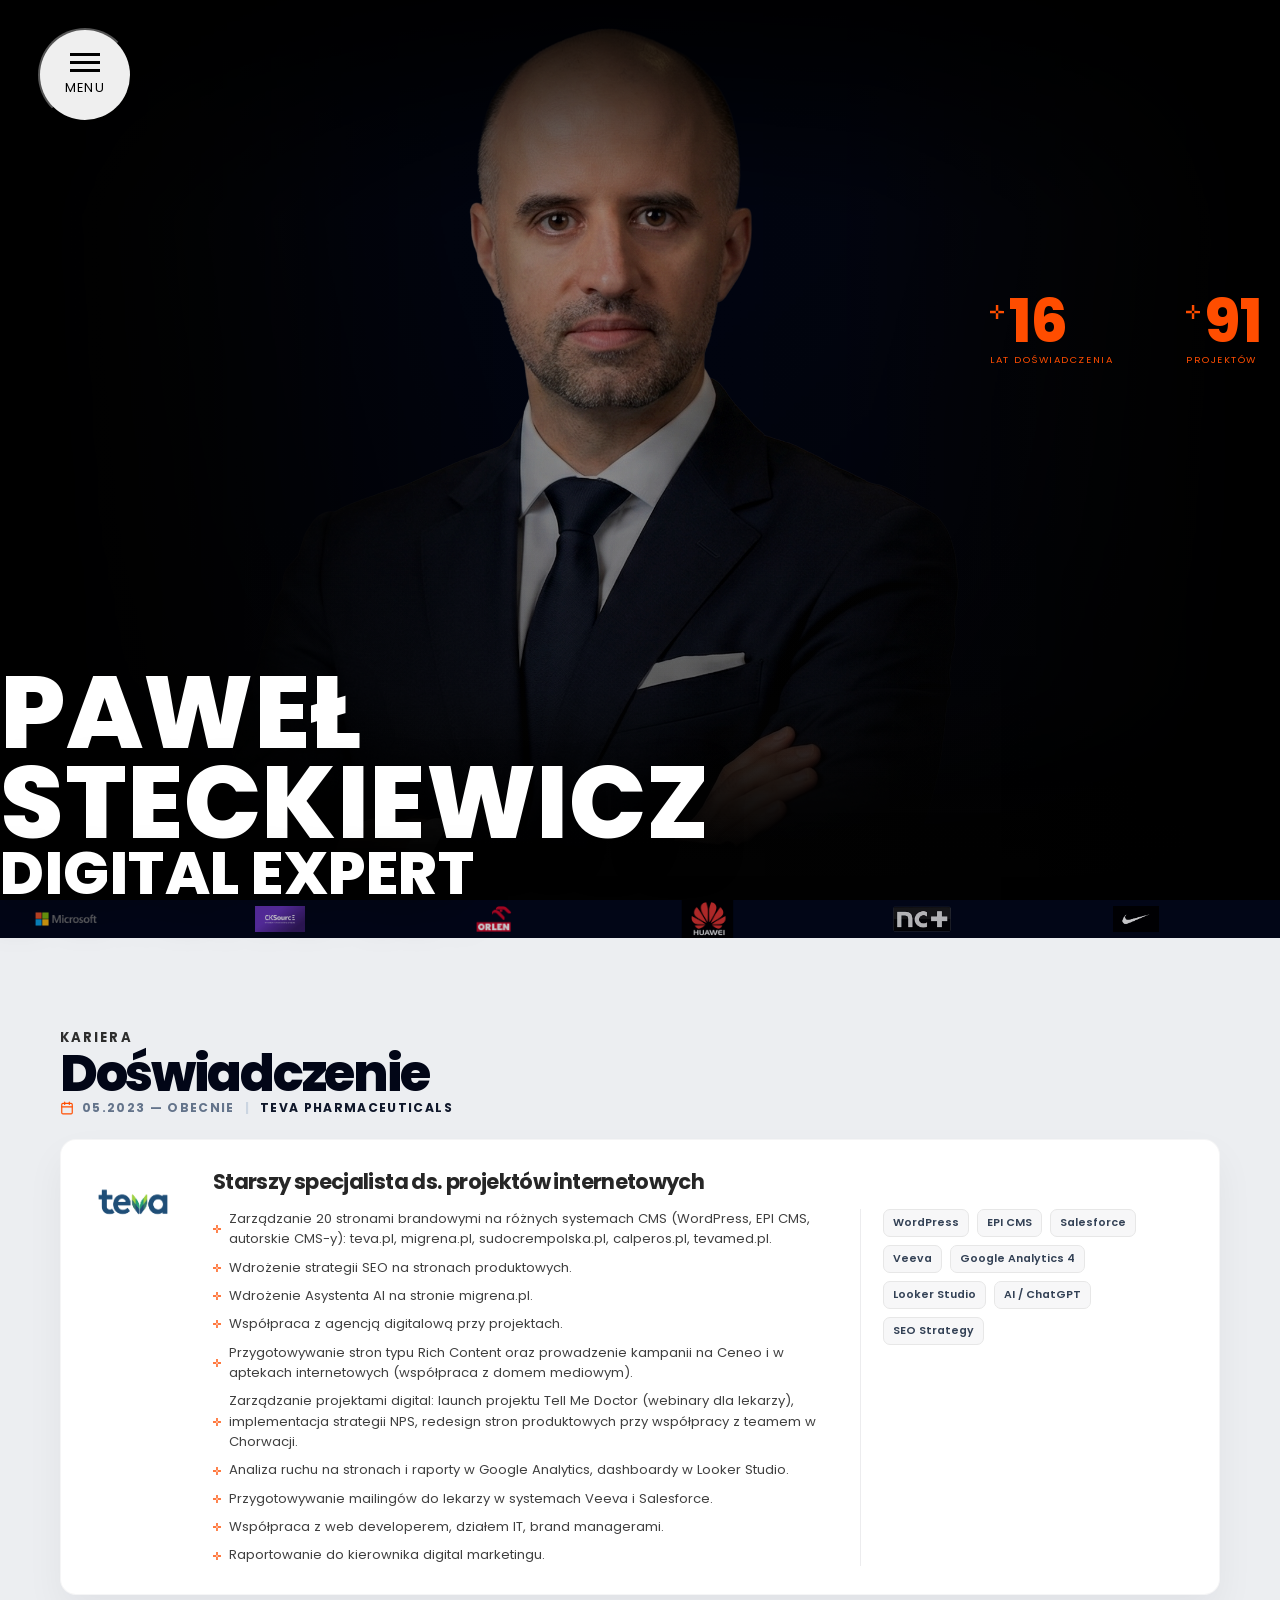
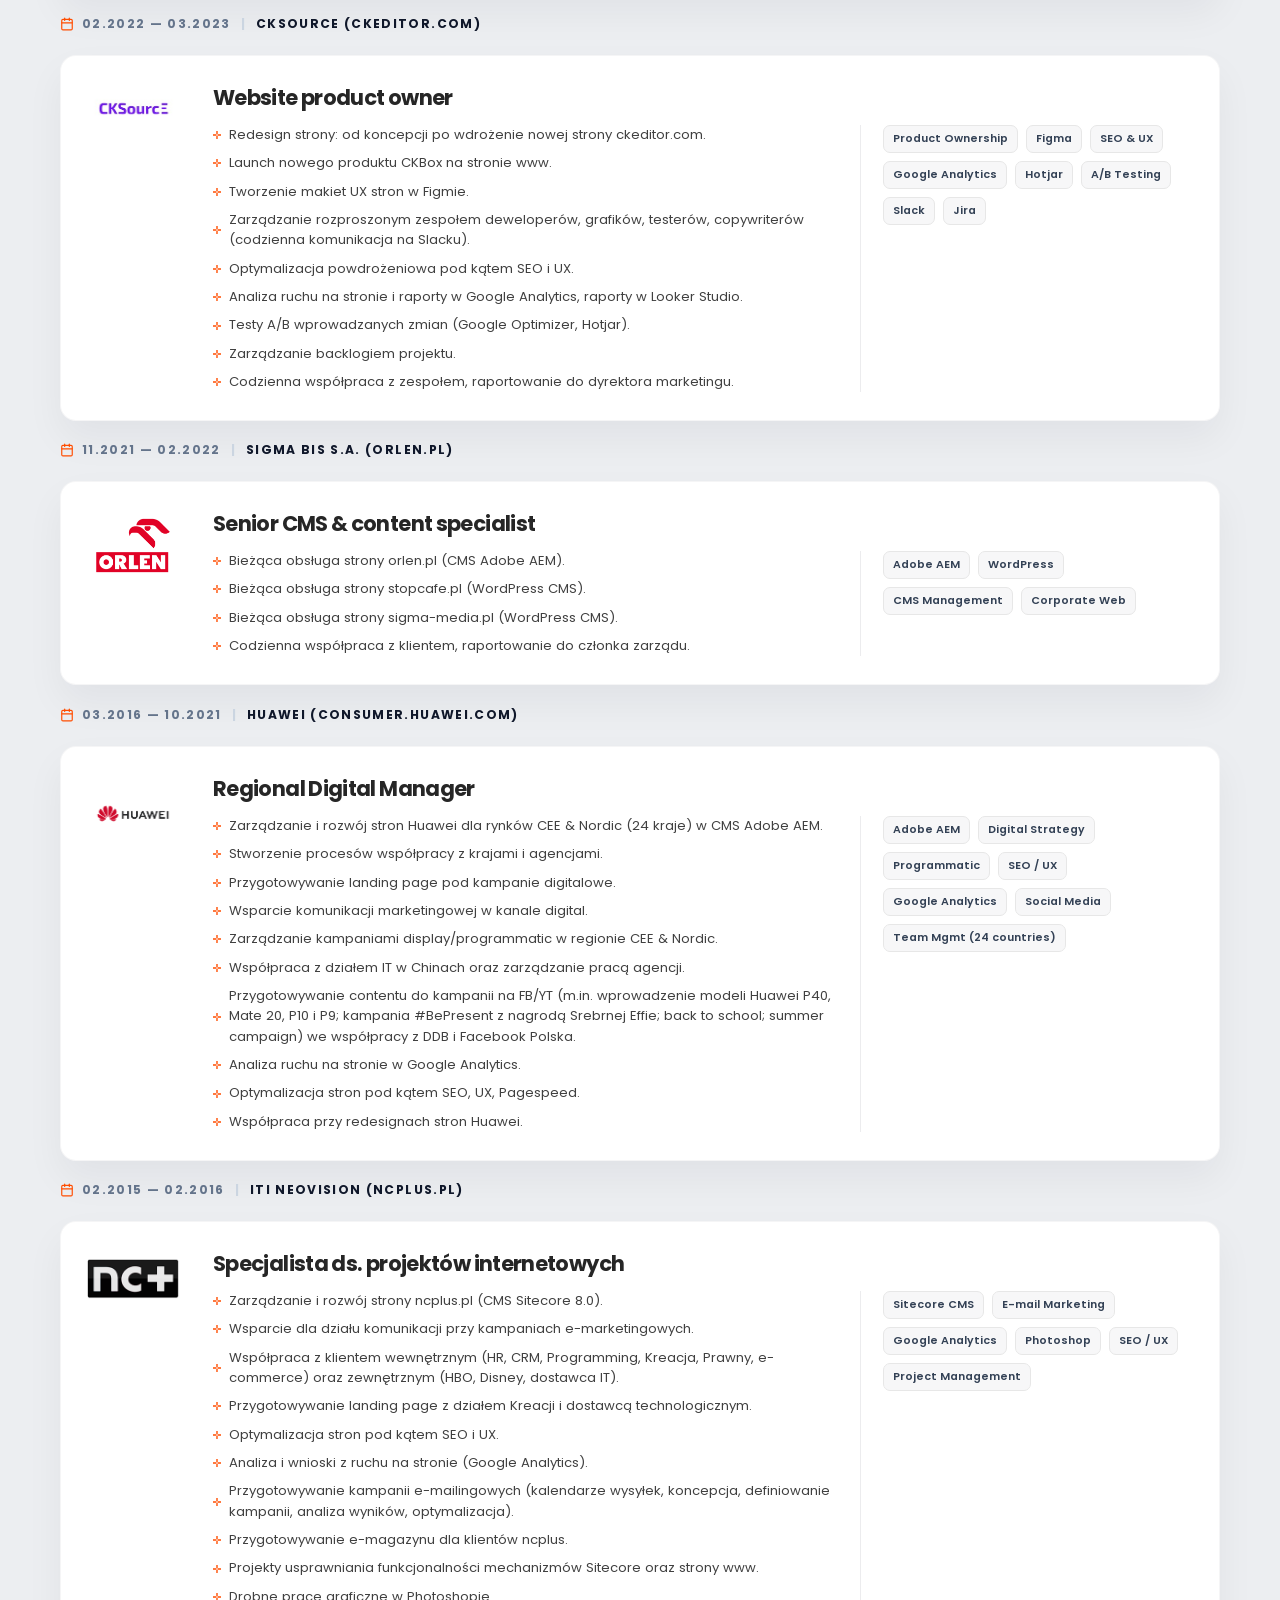
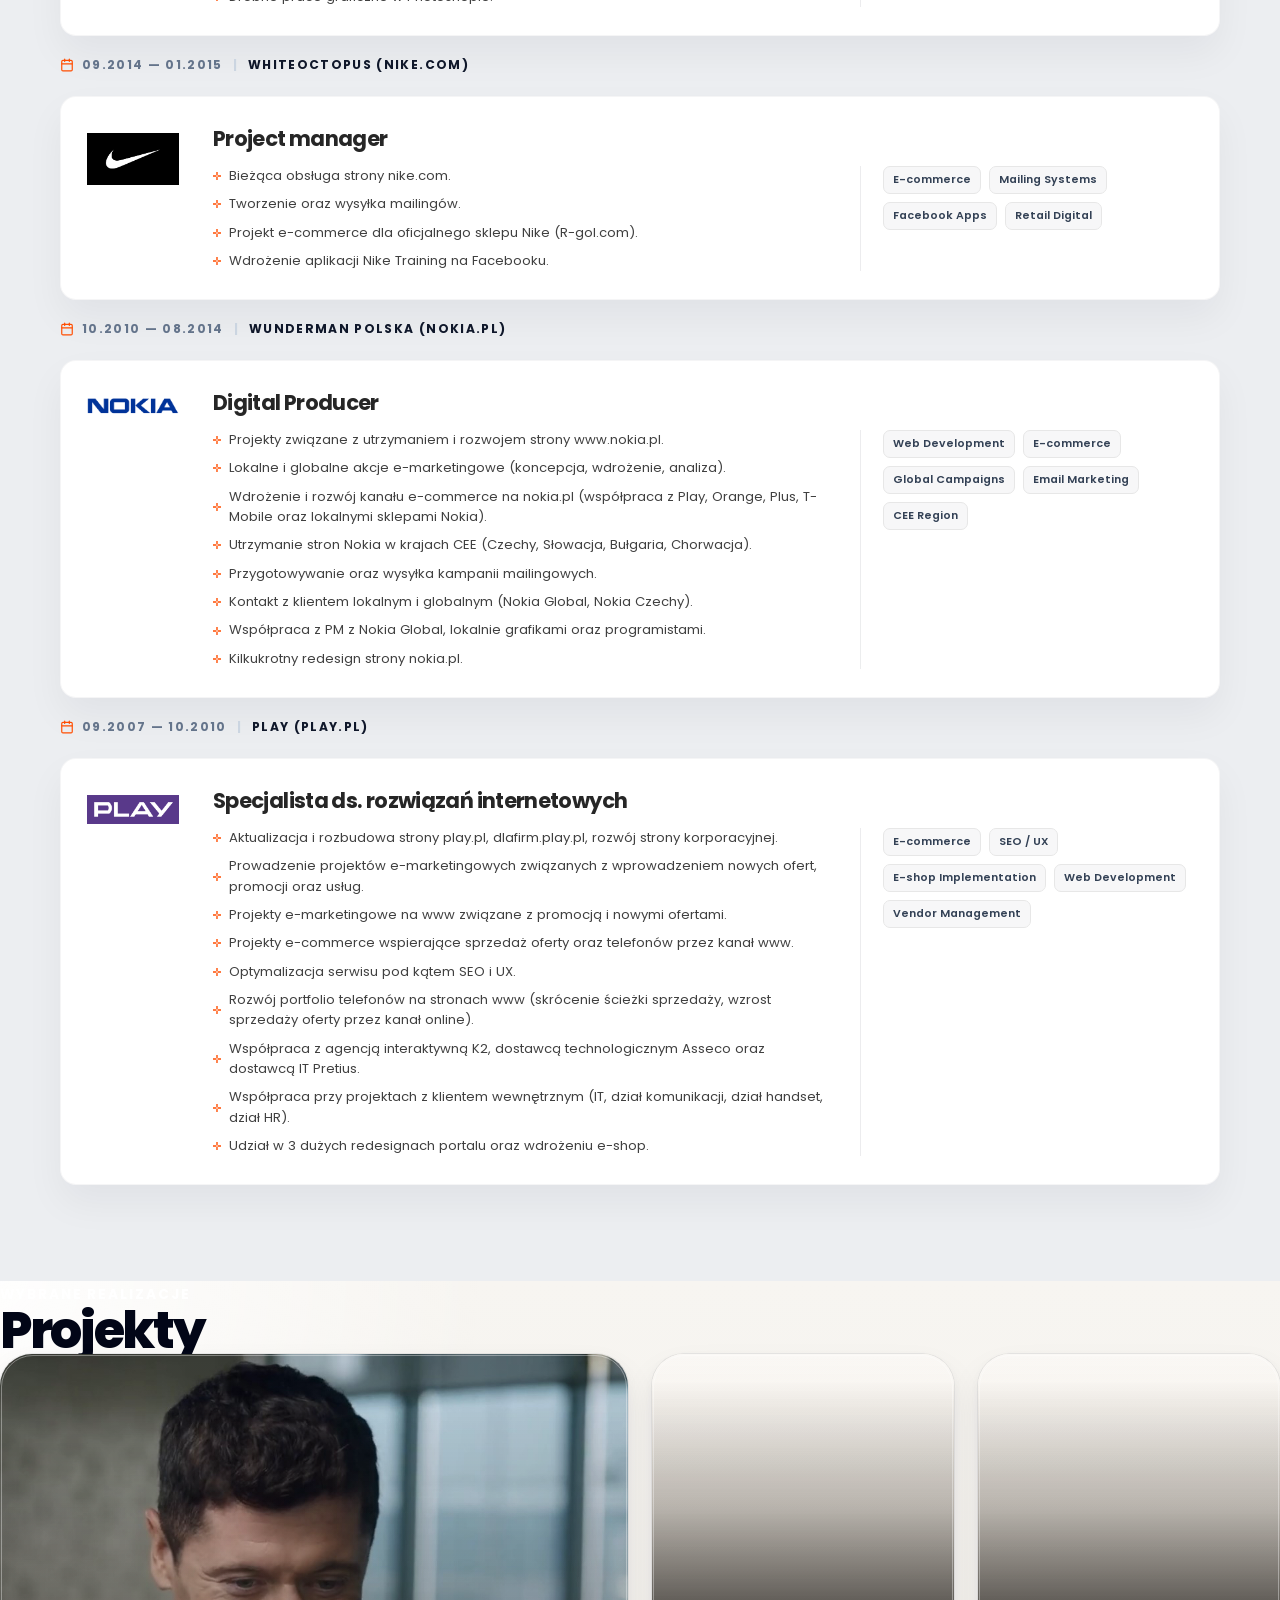
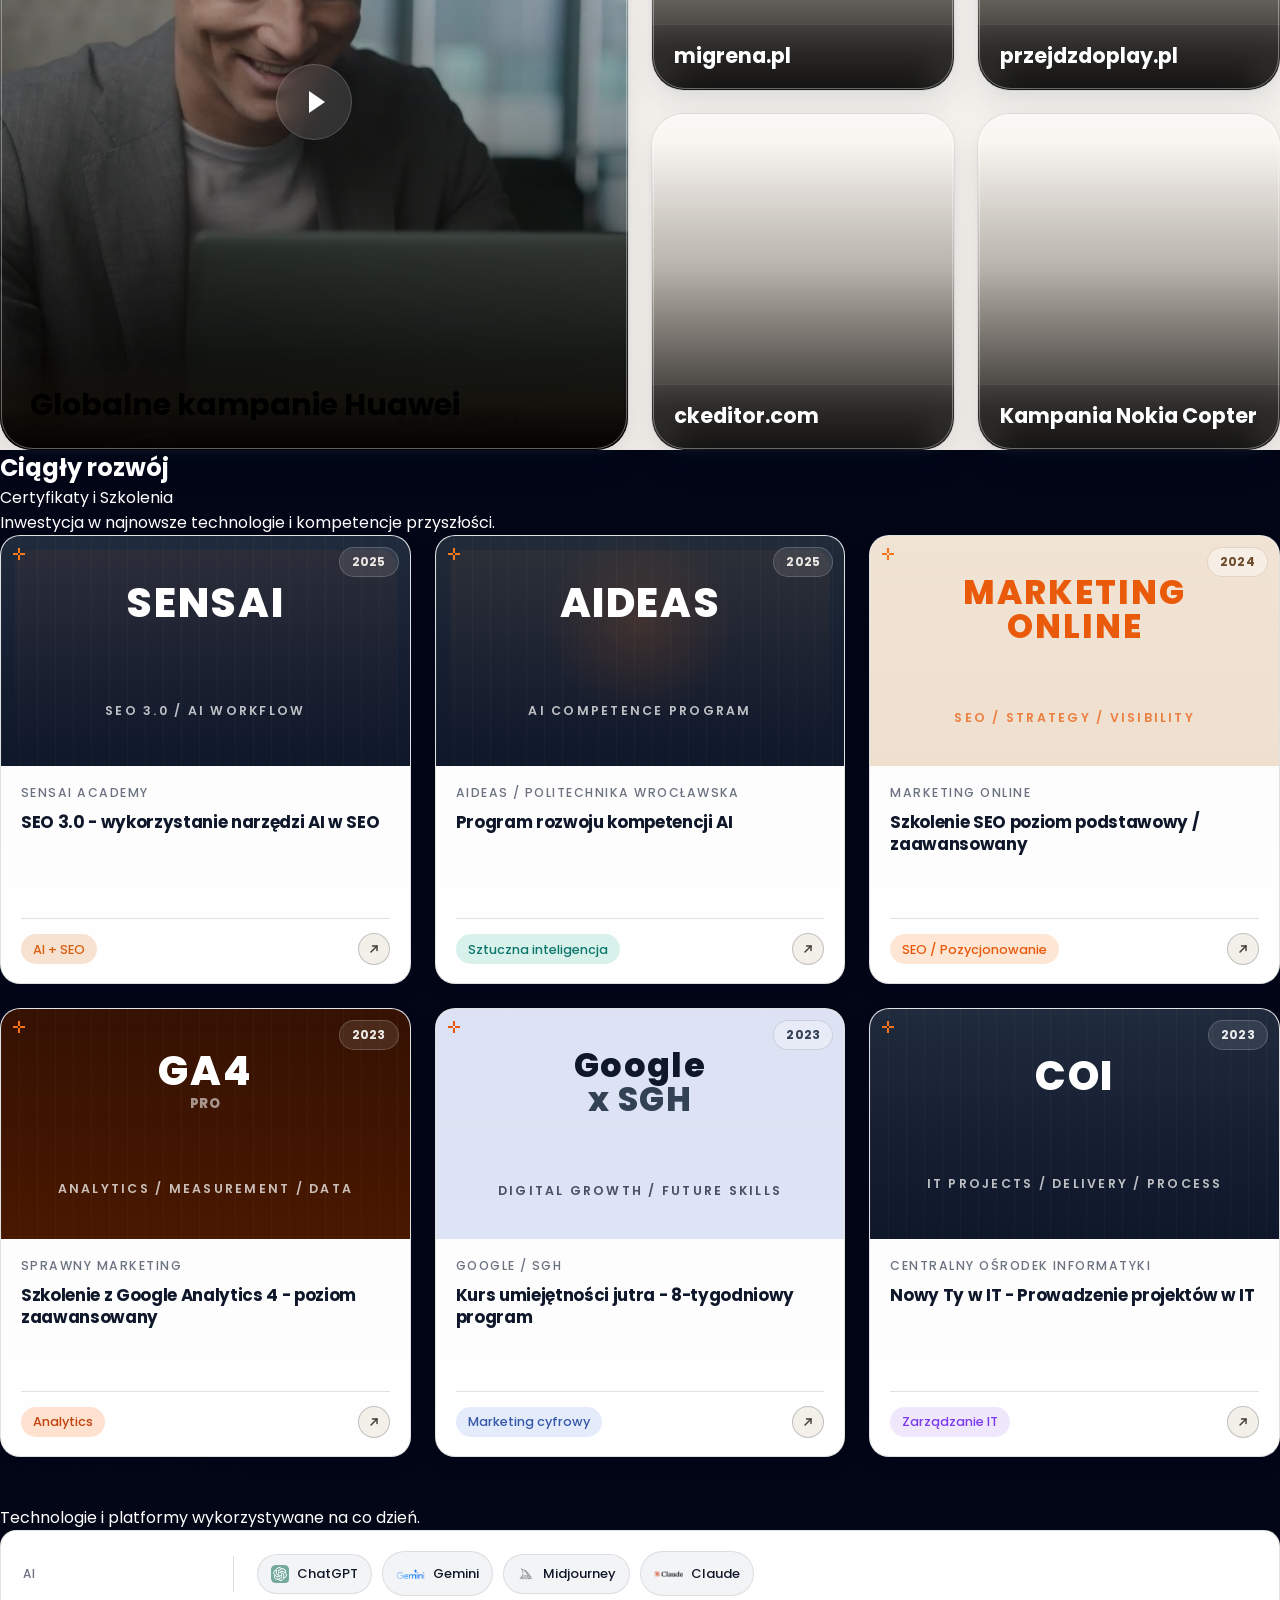
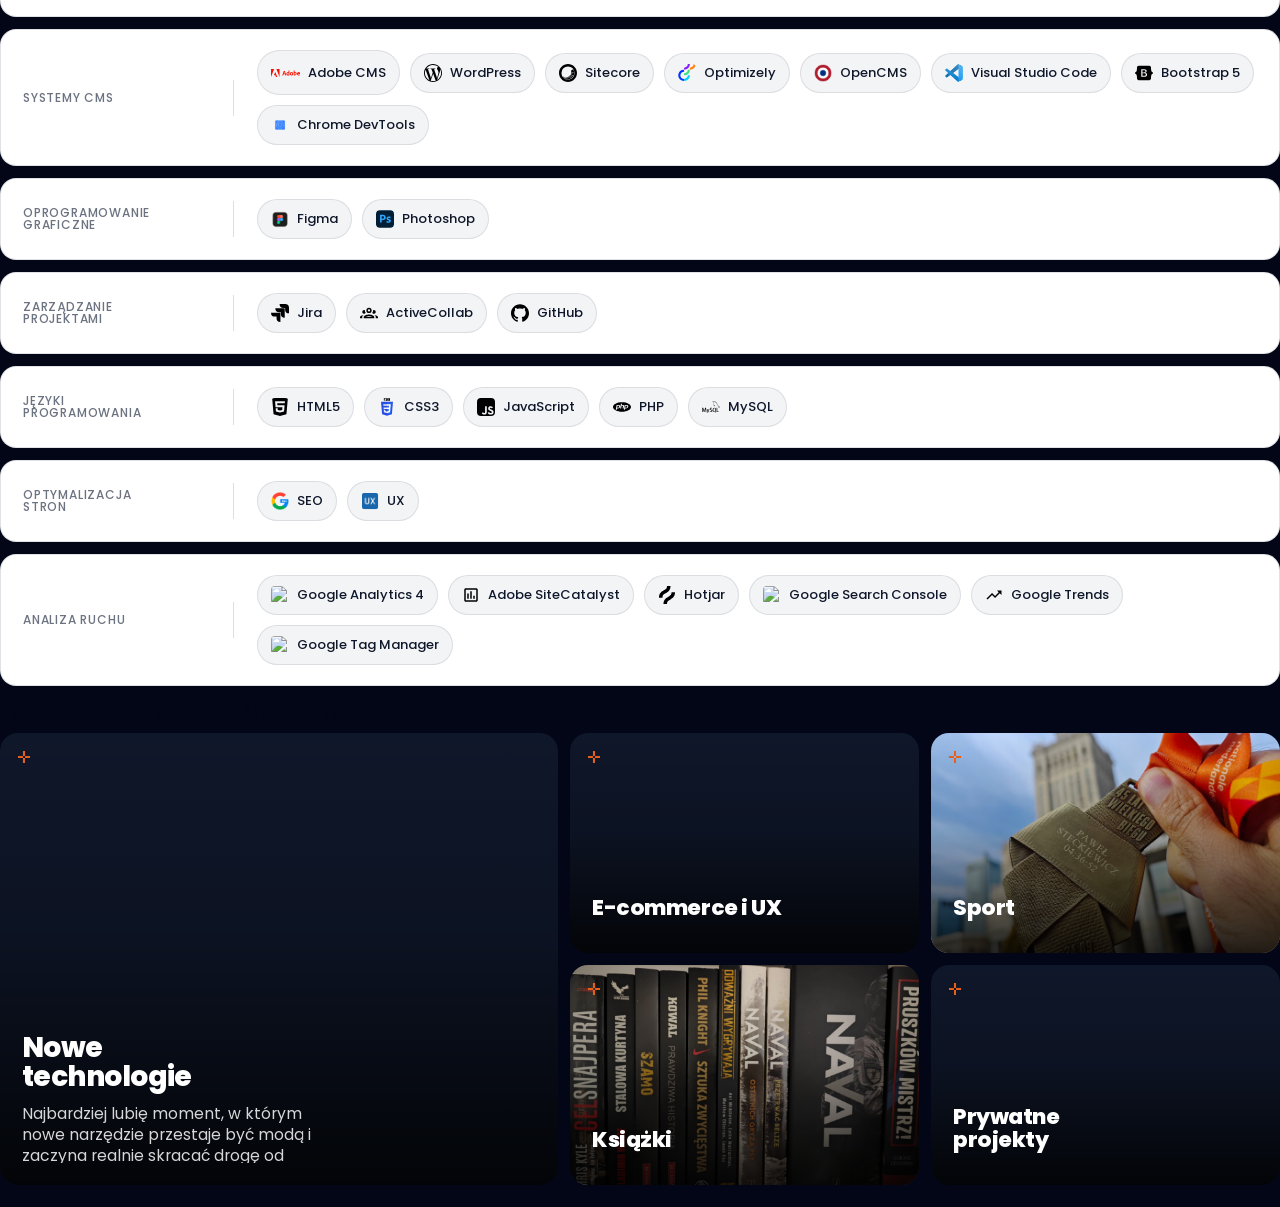
==== commit d41ac71c: "zmiany 19.03" ====
--- a/index.html
+++ b/index.html
@@ -101,7 +101,7 @@
                 <div class="hero-logo-track">
                     <ul class="hero-logo-list px-7">
                         <li class="logo-microsoft"><img src="img/logo/Microsoft-logo.png" alt="Microsoft" loading="lazy"></li>
-                        <li class="logo-cksource"><img src="img/logo/cksource.jpg" alt="CKSource" loading="lazy"></li>
+                        <li class="logo-cksource"><img src="img/logo/cksource-logo.png" alt="CKSource" loading="lazy"></li>
                         <li class="logo-orlen"><img src="img/logo/orlen.png" alt="Orlen" loading="lazy"></li>
                         <li class="logo-huawei"><img src="img/logo/huawei-logo-slider.jpg" alt="Huawei" loading="lazy"></li>
                         <li class="logo-ncplus"><img src="img/logo/ncplus.png" alt="NC+" loading="lazy"></li>
@@ -112,7 +112,7 @@
                     </ul>
                     <ul class="hero-logo-list px-7" aria-hidden="true">
                         <li class="logo-microsoft"><img src="img/logo/Microsoft-logo.png" alt="" loading="lazy"></li>
-                        <li class="logo-cksource"><img src="img/logo/cksource.jpg" alt="" loading="lazy"></li>
+                        <li class="logo-cksource"><img src="img/logo/cksource-logo.png" alt="" loading="lazy"></li>
                         <li class="logo-orlen"><img src="img/logo/orlen.png" alt="" loading="lazy"></li>
                         <li class="logo-huawei"><img src="img/logo/huawei-logo-slider.jpg" alt="" loading="lazy"></li>
                         <li class="logo-ncplus"><img src="img/logo/ncplus.png" alt="" loading="lazy"></li>
@@ -223,7 +223,7 @@
                     </div>
                     <article class="exp-feature group flex flex-col gap-10 rounded-xl border border-black/5 bg-white p-8 shadow-sm transition duration-300 hover:-translate-y-[5px] hover:shadow-sm md:flex-row">
                         <div class="exp-feature-media w-[120px] shrink-0 self-start">
-                            <img src="img/logo/orlen.png" alt="Orlen" loading="lazy">
+                            <img class="exp-feature-logo-orlen" src="img/logo/orlen.png" alt="Orlen" loading="lazy">
                         </div>
                         <div class="exp-feature-content flex grow flex-col gap-3 text-text-main">
                             <h3 class="exp-feature-role font-main text-xl font-semibold leading-[1.35] text-text-main">Senior CMS &amp; content specialist</h3>
@@ -528,7 +528,9 @@
             <div class="cert-grid mb-24">
               <article class="cert-card cert-card--sensai">
                 <div class="cert-card__visual">
-                  <span class="cert-card__dot" aria-hidden="true"></span>
+                  <svg class="cert-card__plus" viewBox="0 0 12 12" aria-hidden="true" focusable="false">
+                    <path d="M7 12L4.953 12.0002V7.047H7.047L7 12ZM4.953 7.047L0 7V4.953H4.953V7.047ZM12 7.047H7.047V4.953L12 5V7.047ZM7.047 4.953H4.953V0H7.047V4.953Z"></path>
+                  </svg>
                   <span class="cert-card__year">2025</span>
                   <div class="cert-card__visual-inner">
                     <p class="cert-card__brand">SENSAI</p>
@@ -552,7 +554,9 @@
 
               <article class="cert-card cert-card--aideas">
                 <div class="cert-card__visual">
-                  <span class="cert-card__dot" aria-hidden="true"></span>
+                  <svg class="cert-card__plus" viewBox="0 0 12 12" aria-hidden="true" focusable="false">
+                    <path d="M7 12L4.953 12.0002V7.047H7.047L7 12ZM4.953 7.047L0 7V4.953H4.953V7.047ZM12 7.047H7.047V4.953L12 5V7.047ZM7.047 4.953H4.953V0H7.047V4.953Z"></path>
+                  </svg>
                   <span class="cert-card__year">2025</span>
                   <div class="cert-card__visual-inner">
                     <p class="cert-card__brand">AIDEAS</p>
@@ -576,7 +580,9 @@
 
               <article class="cert-card cert-card--seo">
                 <div class="cert-card__visual">
-                  <span class="cert-card__dot" aria-hidden="true"></span>
+                  <svg class="cert-card__plus" viewBox="0 0 12 12" aria-hidden="true" focusable="false">
+                    <path d="M7 12L4.953 12.0002V7.047H7.047L7 12ZM4.953 7.047L0 7V4.953H4.953V7.047ZM12 7.047H7.047V4.953L12 5V7.047ZM7.047 4.953H4.953V0H7.047V4.953Z"></path>
+                  </svg>
                   <span class="cert-card__year">2024</span>
                   <div class="cert-card__visual-inner">
                     <p class="cert-card__brand cert-card__brand--stacked">Marketing<br>Online</p>
@@ -600,7 +606,9 @@
 
               <article class="cert-card cert-card--ga4">
                 <div class="cert-card__visual">
-                  <span class="cert-card__dot" aria-hidden="true"></span>
+                  <svg class="cert-card__plus" viewBox="0 0 12 12" aria-hidden="true" focusable="false">
+                    <path d="M7 12L4.953 12.0002V7.047H7.047L7 12ZM4.953 7.047L0 7V4.953H4.953V7.047ZM12 7.047H7.047V4.953L12 5V7.047ZM7.047 4.953H4.953V0H7.047V4.953Z"></path>
+                  </svg>
                   <span class="cert-card__year">2023</span>
                   <div class="cert-card__visual-inner">
                     <p class="cert-card__brand">GA4<span class="cert-card__brand-sub">PRO</span></p>
@@ -624,7 +632,9 @@
 
               <article class="cert-card cert-card--google">
                 <div class="cert-card__visual">
-                  <span class="cert-card__dot" aria-hidden="true"></span>
+                  <svg class="cert-card__plus" viewBox="0 0 12 12" aria-hidden="true" focusable="false">
+                    <path d="M7 12L4.953 12.0002V7.047H7.047L7 12ZM4.953 7.047L0 7V4.953H4.953V7.047ZM12 7.047H7.047V4.953L12 5V7.047ZM7.047 4.953H4.953V0H7.047V4.953Z"></path>
+                  </svg>
                   <span class="cert-card__year">2023</span>
                   <div class="cert-card__visual-inner">
                     <p class="cert-card__brand cert-card__brand--compact">Google<br><span>x SGH</span></p>
@@ -648,7 +658,9 @@
 
               <article class="cert-card cert-card--coi">
                 <div class="cert-card__visual">
-                  <span class="cert-card__dot" aria-hidden="true"></span>
+                  <svg class="cert-card__plus" viewBox="0 0 12 12" aria-hidden="true" focusable="false">
+                    <path d="M7 12L4.953 12.0002V7.047H7.047L7 12ZM4.953 7.047L0 7V4.953H4.953V7.047ZM12 7.047H7.047V4.953L12 5V7.047ZM7.047 4.953H4.953V0H7.047V4.953Z"></path>
+                  </svg>
                   <span class="cert-card__year">2023</span>
                   <div class="cert-card__visual-inner">
                     <p class="cert-card__brand">COI</p>
@@ -689,9 +701,9 @@
                         </div>
                         <div class="tools-grid">
                             <figure class="tools-pill"><img src="img/tools/chatgpt.png" alt="ChatGPT" loading="lazy"><figcaption>ChatGPT</figcaption></figure>
-                            <figure class="tools-pill"><img src="img/tools/Gemini-Logo.png" alt="Gemini" loading="lazy"><figcaption>Gemini</figcaption></figure>
+                            <figure class="tools-pill tools-pill--logo-lg"><img src="img/tools/Gemini-Logo.png" alt="Gemini" loading="lazy"><figcaption>Gemini</figcaption></figure>
                             <figure class="tools-pill"><img src="img/tools/Midjourney_Emblem.svg" alt="Midjourney" loading="lazy"><figcaption>Midjourney</figcaption></figure>
-                            <figure class="tools-pill"><img src="img/tools/Claude-Logo.png" alt="Claude" loading="lazy"><figcaption>Claude</figcaption></figure>
+                            <figure class="tools-pill tools-pill--logo-lg"><img src="img/tools/Claude-Logo.png" alt="Claude" loading="lazy"><figcaption>Claude</figcaption></figure>
                         </div>
                     </article>
 
@@ -701,7 +713,7 @@
                             <span class="tools-row-divider" aria-hidden="true"></span>
                         </div>
                         <div class="tools-grid">
-                            <figure class="tools-pill"><img src="img/tools/adobe-cms.svg" alt="Adobe CMS" loading="lazy"><figcaption>Adobe CMS</figcaption></figure>
+                            <figure class="tools-pill tools-pill--logo-lg"><img src="img/tools/adobe-cms.svg" alt="Adobe CMS" loading="lazy"><figcaption>Adobe CMS</figcaption></figure>
                             <figure class="tools-pill"><img src="img/tools/wordpress.svg" alt="WordPress" loading="lazy"><figcaption>WordPress</figcaption></figure>
                             <figure class="tools-pill"><img src="img/tools/sitecore.svg" alt="Sitecore" loading="lazy"><figcaption>Sitecore</figcaption></figure>
                             <figure class="tools-pill"><img src="img/tools/optimizely.svg" alt="Optimizely" loading="lazy"><figcaption>Optimizely</figcaption></figure>
@@ -786,7 +798,9 @@
                     <article class="interest-card" tabindex="0" style="--card-image: url('https://images.unsplash.com/photo-1677442136019-21780ecad995?auto=format&fit=crop&w=1200&q=80');">
                         <div class="card-bg" aria-hidden="true"></div>
                         <div class="card-overlay" aria-hidden="true"></div>
-                        <span class="card-dot" aria-hidden="true"></span>
+                        <svg class="card-plus" viewBox="0 0 12 12" aria-hidden="true" focusable="false">
+                            <path d="M7 12L4.953 12.0002V7.047H7.047L7 12ZM4.953 7.047L0 7V4.953H4.953V7.047ZM12 7.047H7.047V4.953L12 5V7.047ZM7.047 4.953H4.953V0H7.047V4.953Z"></path>
+                        </svg>
                         <div class="card-content">
                             <h3 class="card-title">Nowe technologie</h3>
                             <p class="card-desc">Najbardziej lubię moment, w którym nowe narzędzie przestaje być modą i zaczyna realnie skracać drogę od pomysłu do wdrożenia.</p>
@@ -796,7 +810,9 @@
                     <article class="interest-card" tabindex="0" style="--card-image: url('https://images.unsplash.com/photo-1460925895917-afdab827c52f?auto=format&fit=crop&w=1200&q=80');">
                         <div class="card-bg" aria-hidden="true"></div>
                         <div class="card-overlay" aria-hidden="true"></div>
-                        <span class="card-dot" aria-hidden="true"></span>
+                        <svg class="card-plus" viewBox="0 0 12 12" aria-hidden="true" focusable="false">
+                            <path d="M7 12L4.953 12.0002V7.047H7.047L7 12ZM4.953 7.047L0 7V4.953H4.953V7.047ZM12 7.047H7.047V4.953L12 5V7.047ZM7.047 4.953H4.953V0H7.047V4.953Z"></path>
+                        </svg>
                         <div class="card-content">
                             <h3 class="card-title">E-commerce i UX</h3>
                             <p class="card-desc">Patrzę na sklep jak na rozmowę z użytkownikiem, więc każdy ekran musi prowadzić dalej bez zbędnego tłumaczenia.</p>
@@ -806,7 +822,9 @@
                     <article class="interest-card" tabindex="0" style="--card-image: url('img/hobby/maraton.jpg');">
                         <div class="card-bg" aria-hidden="true"></div>
                         <div class="card-overlay" aria-hidden="true"></div>
-                        <span class="card-dot" aria-hidden="true"></span>
+                        <svg class="card-plus" viewBox="0 0 12 12" aria-hidden="true" focusable="false">
+                            <path d="M7 12L4.953 12.0002V7.047H7.047L7 12ZM4.953 7.047L0 7V4.953H4.953V7.047ZM12 7.047H7.047V4.953L12 5V7.047ZM7.047 4.953H4.953V0H7.047V4.953Z"></path>
+                        </svg>
                         <div class="card-content">
                             <h3 class="card-title">Sport</h3>
                             <p class="card-desc">Dyscyplina z treningu wraca do mnie przy projektach, bo tempo buduje się powtarzalnością, a nie zrywem na ostatniej prostej.</p>
@@ -816,7 +834,9 @@
                     <article class="interest-card" tabindex="0" style="--card-image: url('img/hobby/ksiazki.jpg');">
                         <div class="card-bg" aria-hidden="true"></div>
                         <div class="card-overlay" aria-hidden="true"></div>
-                        <span class="card-dot" aria-hidden="true"></span>
+                        <svg class="card-plus" viewBox="0 0 12 12" aria-hidden="true" focusable="false">
+                            <path d="M7 12L4.953 12.0002V7.047H7.047L7 12ZM4.953 7.047L0 7V4.953H4.953V7.047ZM12 7.047H7.047V4.953L12 5V7.047ZM7.047 4.953H4.953V0H7.047V4.953Z"></path>
+                        </svg>
                         <div class="card-content">
                             <h3 class="card-title">Książki</h3>
                             <p class="card-desc">Czytam po to, żeby łapać cudzy sposób myślenia i potem filtrować własne decyzje przez szerszą perspektywę.</p>
@@ -826,7 +846,9 @@
                     <article class="interest-card" tabindex="0" style="--card-image: url('https://images.unsplash.com/photo-1484417894907-623942c8ee29?auto=format&fit=crop&w=1200&q=80');">
                         <div class="card-bg" aria-hidden="true"></div>
                         <div class="card-overlay" aria-hidden="true"></div>
-                        <span class="card-dot" aria-hidden="true"></span>
+                        <svg class="card-plus" viewBox="0 0 12 12" aria-hidden="true" focusable="false">
+                            <path d="M7 12L4.953 12.0002V7.047H7.047L7 12ZM4.953 7.047L0 7V4.953H4.953V7.047ZM12 7.047H7.047V4.953L12 5V7.047ZM7.047 4.953H4.953V0H7.047V4.953Z"></path>
+                        </svg>
                         <div class="card-content">
                             <h3 class="card-title">Prywatne projekty</h3>
                             <p class="card-desc">Najchętniej testuję pomysły po godzinach, bo tam najszybciej widać, czy koncepcja broni się bez prezentacji i dopowiedzeń.</p>
--- a/style.css
+++ b/style.css
@@ -445,10 +445,10 @@
     border: 1px solid rgba(15, 23, 42, 0.04);
     box-shadow: 0 18px 38px rgba(15, 23, 42, 0.05);
     transition:
-        transform 1.75s cubic-bezier(0.22, 1, 0.36, 1),
-        opacity 1.55s cubic-bezier(0.22, 1, 0.36, 1),
-        filter 1.6s cubic-bezier(0.22, 1, 0.36, 1),
-        box-shadow 0.45s ease;
+        transform 0.84s cubic-bezier(0.16, 1, 0.3, 1),
+        opacity 0.68s cubic-bezier(0.16, 1, 0.3, 1),
+        filter 0.68s cubic-bezier(0.16, 1, 0.3, 1),
+        box-shadow 0.32s ease;
     transition-delay: var(--exp-reveal-delay), var(--exp-reveal-delay), var(--exp-reveal-delay), 0ms;
     will-change: transform, opacity, filter;
 }
@@ -462,9 +462,9 @@
     opacity: 0;
     transform: translateX(-180%) skewX(-18deg);
     transition:
-        transform 1.9s cubic-bezier(0.22, 1, 0.36, 1),
-        opacity 1.3s ease;
-    transition-delay: calc(var(--exp-reveal-delay) + 180ms), calc(var(--exp-reveal-delay) + 180ms);
+        transform 0.96s cubic-bezier(0.16, 1, 0.3, 1),
+        opacity 0.62s ease;
+    transition-delay: calc(var(--exp-reveal-delay) + 70ms), calc(var(--exp-reveal-delay) + 70ms);
     pointer-events: none;
 }
 
@@ -485,9 +485,9 @@
     letter-spacing: 0.11em;
     text-transform: uppercase;
     transition:
-        opacity 1.3s cubic-bezier(0.22, 1, 0.36, 1),
-        transform 1.3s cubic-bezier(0.22, 1, 0.36, 1),
-        filter 1.3s cubic-bezier(0.22, 1, 0.36, 1);
+        opacity 0.62s cubic-bezier(0.16, 1, 0.3, 1),
+        transform 0.62s cubic-bezier(0.16, 1, 0.3, 1),
+        filter 0.62s cubic-bezier(0.16, 1, 0.3, 1);
     transition-delay: var(--exp-meta-reveal-delay), var(--exp-meta-reveal-delay), var(--exp-meta-reveal-delay);
     will-change: transform, opacity, filter;
 }
@@ -520,7 +520,7 @@
 
 body.reveal-ready .exp-feature-meta {
     opacity: 0;
-    transform: translateY(12px);
+    transform: translateY(7px);
     filter: none;
 }
 
@@ -532,7 +532,7 @@
 
 body.reveal-ready .exp-feature {
     opacity: 0;
-    transform: translateY(26px) scale(0.998);
+    transform: translateY(16px) scale(0.997);
     filter: none;
 }
 
@@ -543,7 +543,7 @@
 }
 
 body.reveal-ready .exp-feature.is-visible::after {
-    opacity: 0.42;
+    opacity: 0.34;
     transform: translateX(420%) skewX(-18deg);
 }
 
@@ -560,6 +560,10 @@
     width: 100%;
     height: auto;
     object-fit: contain;
+}
+
+.exp-feature-logo-orlen {
+    max-width: 76px;
 }
 
 .exp-feature-content {
@@ -1277,17 +1281,17 @@
     text-align: center;
 }
 
-.cert-card__dot {
+.cert-card__plus {
     position: absolute;
     top: 12px;
     left: 12px;
     z-index: 1;
-    width: 8px;
-    height: 8px;
-    border-radius: 999px;
-    background: var(--cert-accent, #8b5cf6);
+    width: 12px;
+    height: 12px;
+    fill: var(--cert-accent, #8b5cf6);
     transform: scale(0);
-    transition: transform 500ms cubic-bezier(0.34, 1.56, 0.64, 1);
+    transform-origin: center;
+    transition: transform 650ms cubic-bezier(0.22, 1, 0.36, 1);
 }
 
 .cert-card__year {
@@ -1449,8 +1453,14 @@
     transform: rotate(45deg);
 }
 
-.cert-card.visible .cert-card__dot {
+.cert-card.visible .cert-card__plus {
     transform: scale(1);
+}
+
+.cert-card.visible:hover .cert-card__plus,
+.cert-card.visible:focus-visible .cert-card__plus,
+.cert-card.visible:focus-within .cert-card__plus {
+    transform: scale(1) rotate(360deg);
 }
 
 .cert-card.visible .cert-card__brand {
@@ -1464,32 +1474,32 @@
     transform: translateY(0);
 }
 
-.cert-card:nth-child(1).visible .cert-card__dot,
+.cert-card:nth-child(1).visible .cert-card__plus,
 .cert-card:nth-child(1).visible .cert-card__brand {
     transition-delay: 480ms;
 }
 
-.cert-card:nth-child(2).visible .cert-card__dot,
+.cert-card:nth-child(2).visible .cert-card__plus,
 .cert-card:nth-child(2).visible .cert-card__brand {
     transition-delay: 610ms;
 }
 
-.cert-card:nth-child(3).visible .cert-card__dot,
+.cert-card:nth-child(3).visible .cert-card__plus,
 .cert-card:nth-child(3).visible .cert-card__brand {
     transition-delay: 740ms;
 }
 
-.cert-card:nth-child(4).visible .cert-card__dot,
+.cert-card:nth-child(4).visible .cert-card__plus,
 .cert-card:nth-child(4).visible .cert-card__brand {
     transition-delay: 870ms;
 }
 
-.cert-card:nth-child(5).visible .cert-card__dot,
+.cert-card:nth-child(5).visible .cert-card__plus,
 .cert-card:nth-child(5).visible .cert-card__brand {
     transition-delay: 1000ms;
 }
 
-.cert-card:nth-child(6).visible .cert-card__dot,
+.cert-card:nth-child(6).visible .cert-card__plus,
 .cert-card:nth-child(6).visible .cert-card__brand {
     transition-delay: 1130ms;
 }
@@ -1657,6 +1667,8 @@
     border: 0.5px solid rgba(15, 23, 42, 0.1);
     border-radius: 40px;
     background: #f3f4f6;
+    filter: none;
+    backdrop-filter: none;
     transition:
         transform 400ms cubic-bezier(0.22, 1, 0.36, 1),
         opacity 400ms cubic-bezier(0.22, 1, 0.36, 1),
@@ -1678,11 +1690,15 @@
 .tools-pill:hover {
     background: #ffffff;
     border-color: rgba(15, 23, 42, 0.2);
-    transform: translateY(-2px) scale(1.03);
+    filter: none;
+    backdrop-filter: none;
+    transform: none;
 }
 
 .tools-pill.visible:hover {
-    transform: translateY(-2px) scale(1.03);
+    filter: none;
+    backdrop-filter: none;
+    transform: none;
 }
 
 .tools-pill img {
@@ -1692,6 +1708,12 @@
     border-radius: 4px;
     object-fit: contain;
     object-position: center;
+}
+
+.tools-pill--logo-lg img {
+    width: 29px;
+    height: 29px;
+    min-width: 29px;
 }
 
 .tools-pill figcaption {
@@ -1775,7 +1797,7 @@
 .card-bg,
 .card-overlay,
 .card-content,
-.card-dot {
+.card-plus {
     position: absolute;
     inset: 0;
 }
@@ -1824,17 +1846,15 @@
         opacity 300ms ease;
 }
 
-.card-dot {
-    inset: 18px 18px auto auto;
-    width: 8px;
-    height: 8px;
-    border-radius: 50%;
-    background: #e85f1a;
-    opacity: 0;
+.card-plus {
+    inset: 18px auto auto 18px;
+    width: 12px;
+    height: 12px;
+    fill: #e85f1a;
+    opacity: 1;
     transform: scale(0);
-    transition:
-        opacity 220ms ease,
-        transform 360ms cubic-bezier(0.34, 1.56, 0.64, 1);
+    transform-origin: center;
+    transition: transform 650ms cubic-bezier(0.22, 1, 0.36, 1);
 }
 
 .interest-card:nth-child(1) .card-title {
@@ -1872,11 +1892,14 @@
     max-height: 60px;
 }
 
-.interest-card:hover .card-dot,
-.interest-card:focus-visible .card-dot,
-.interest-card:focus-within .card-dot {
-    opacity: 1;
+.interest-card.visible .card-plus {
     transform: scale(1);
+}
+
+.interest-card.visible:hover .card-plus,
+.interest-card.visible:focus-visible .card-plus,
+.interest-card.visible:focus-within .card-plus {
+    transform: scale(1) rotate(360deg);
 }
 
 .interest-card:focus-visible {
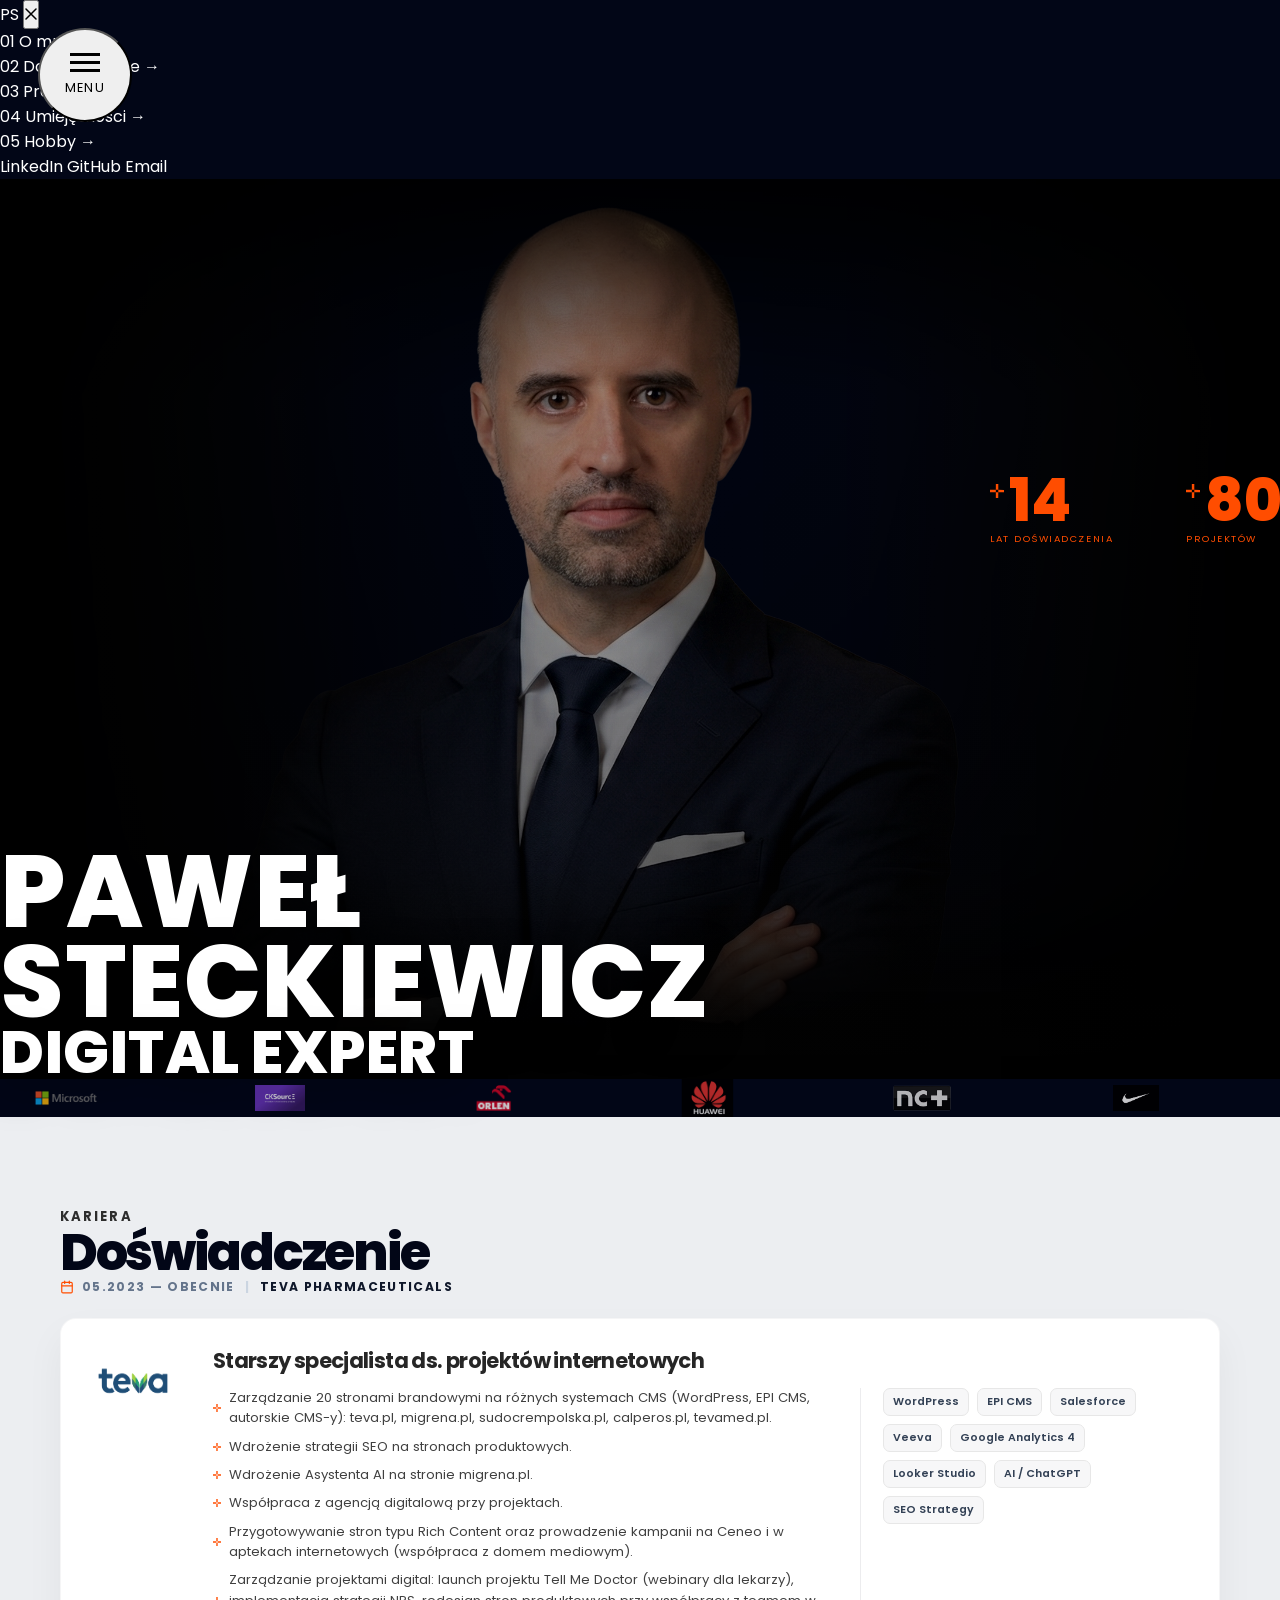
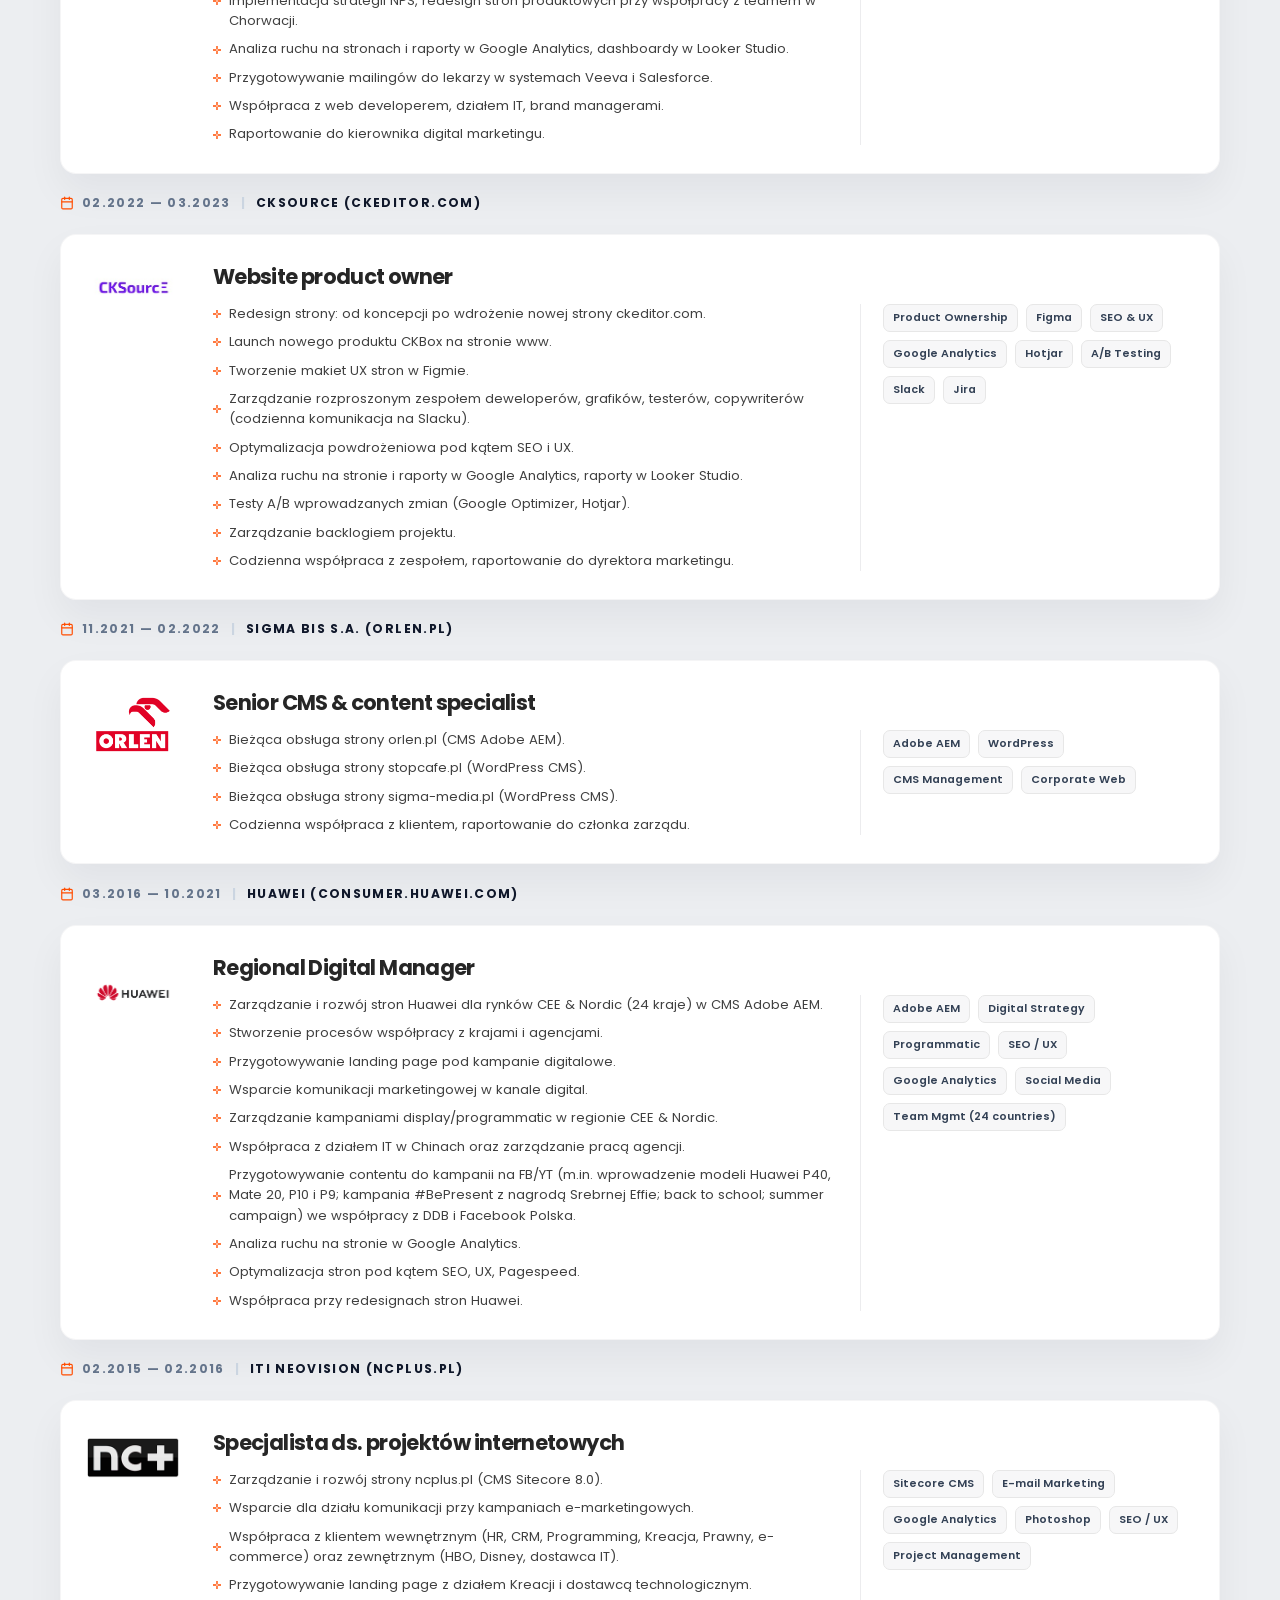
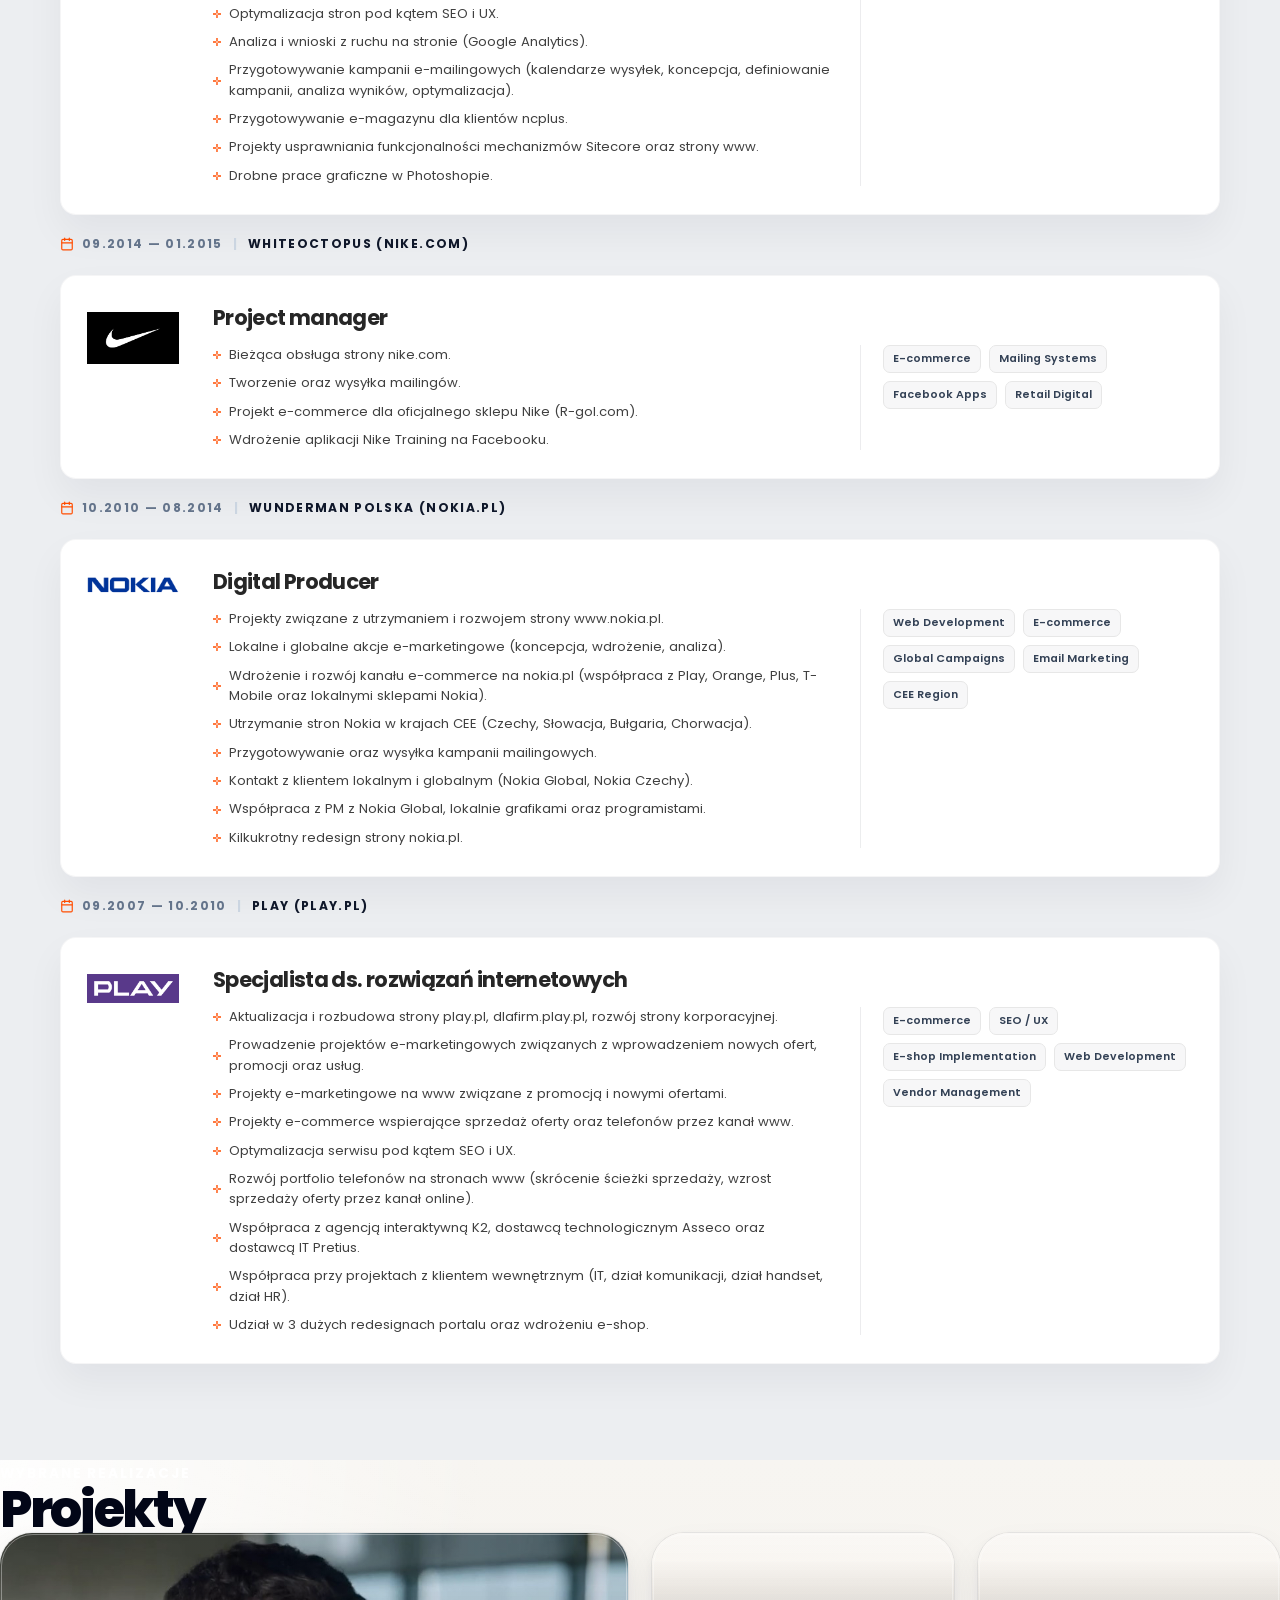
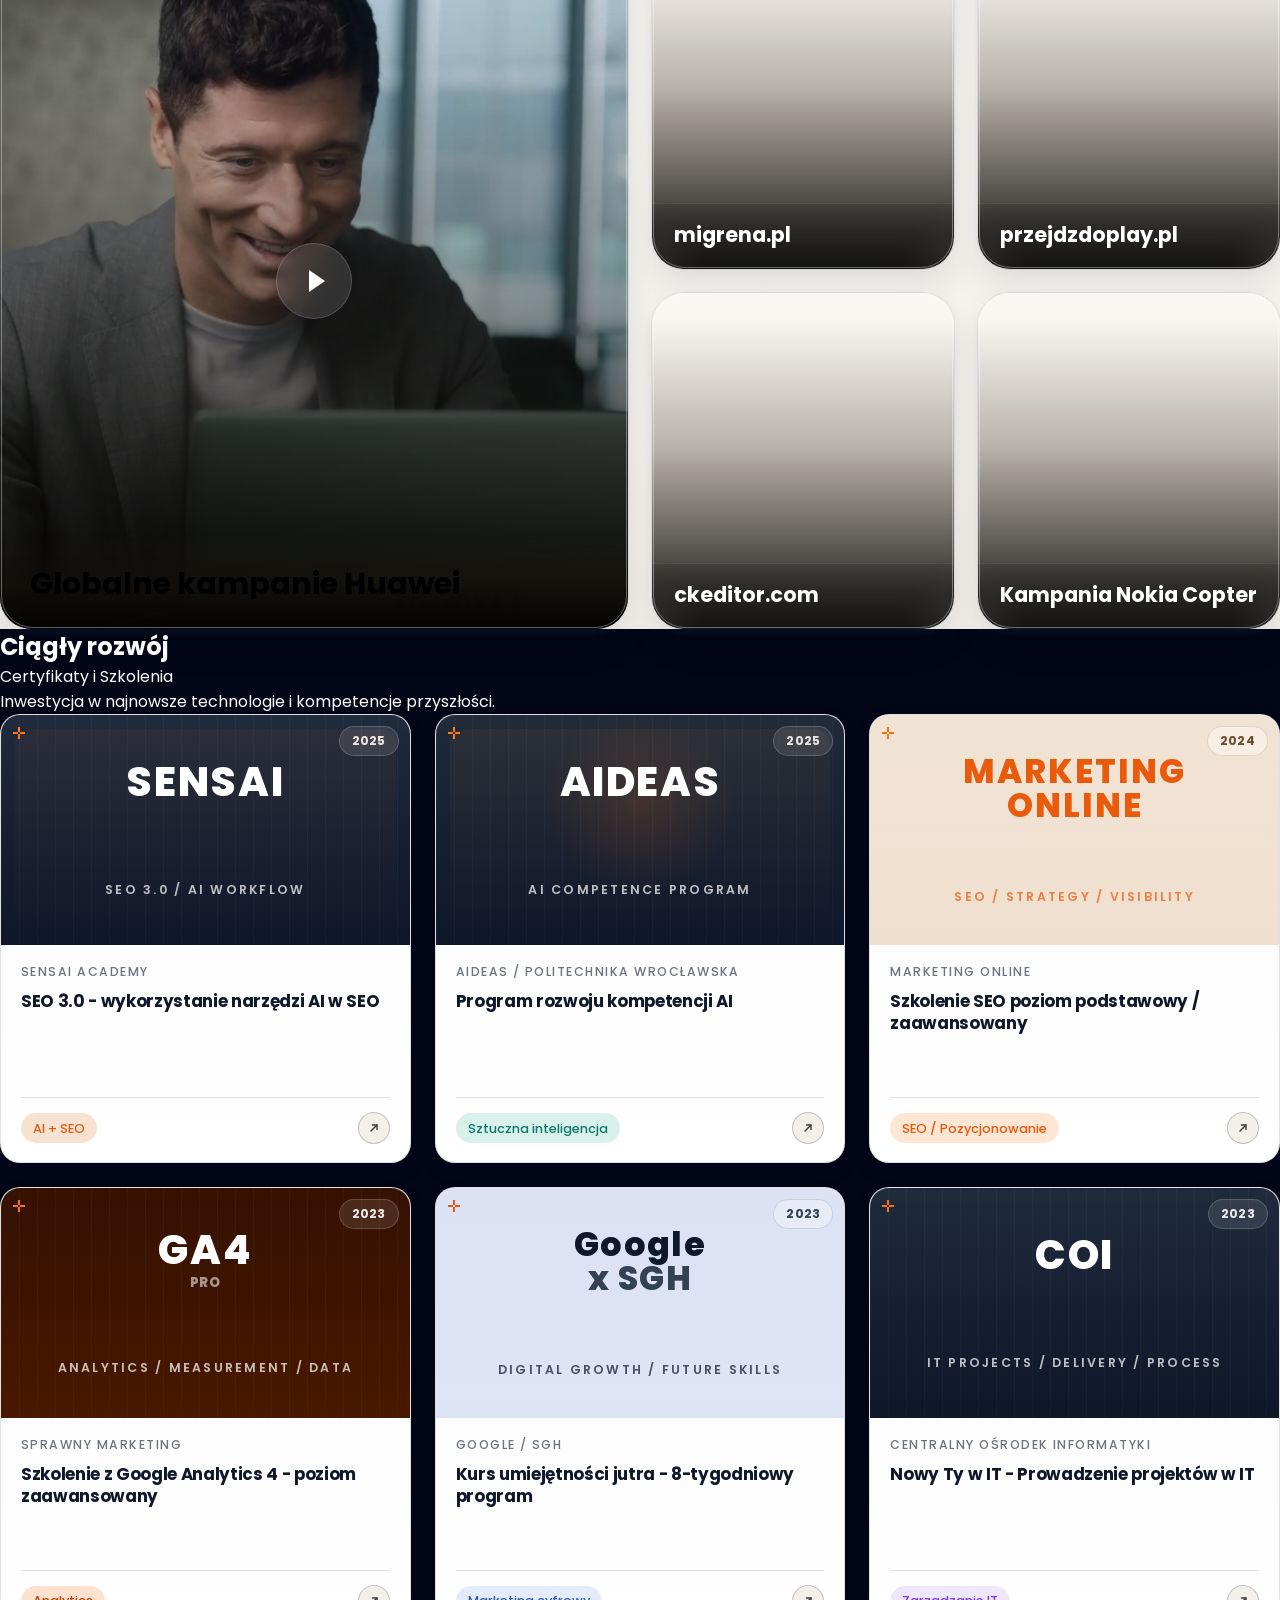
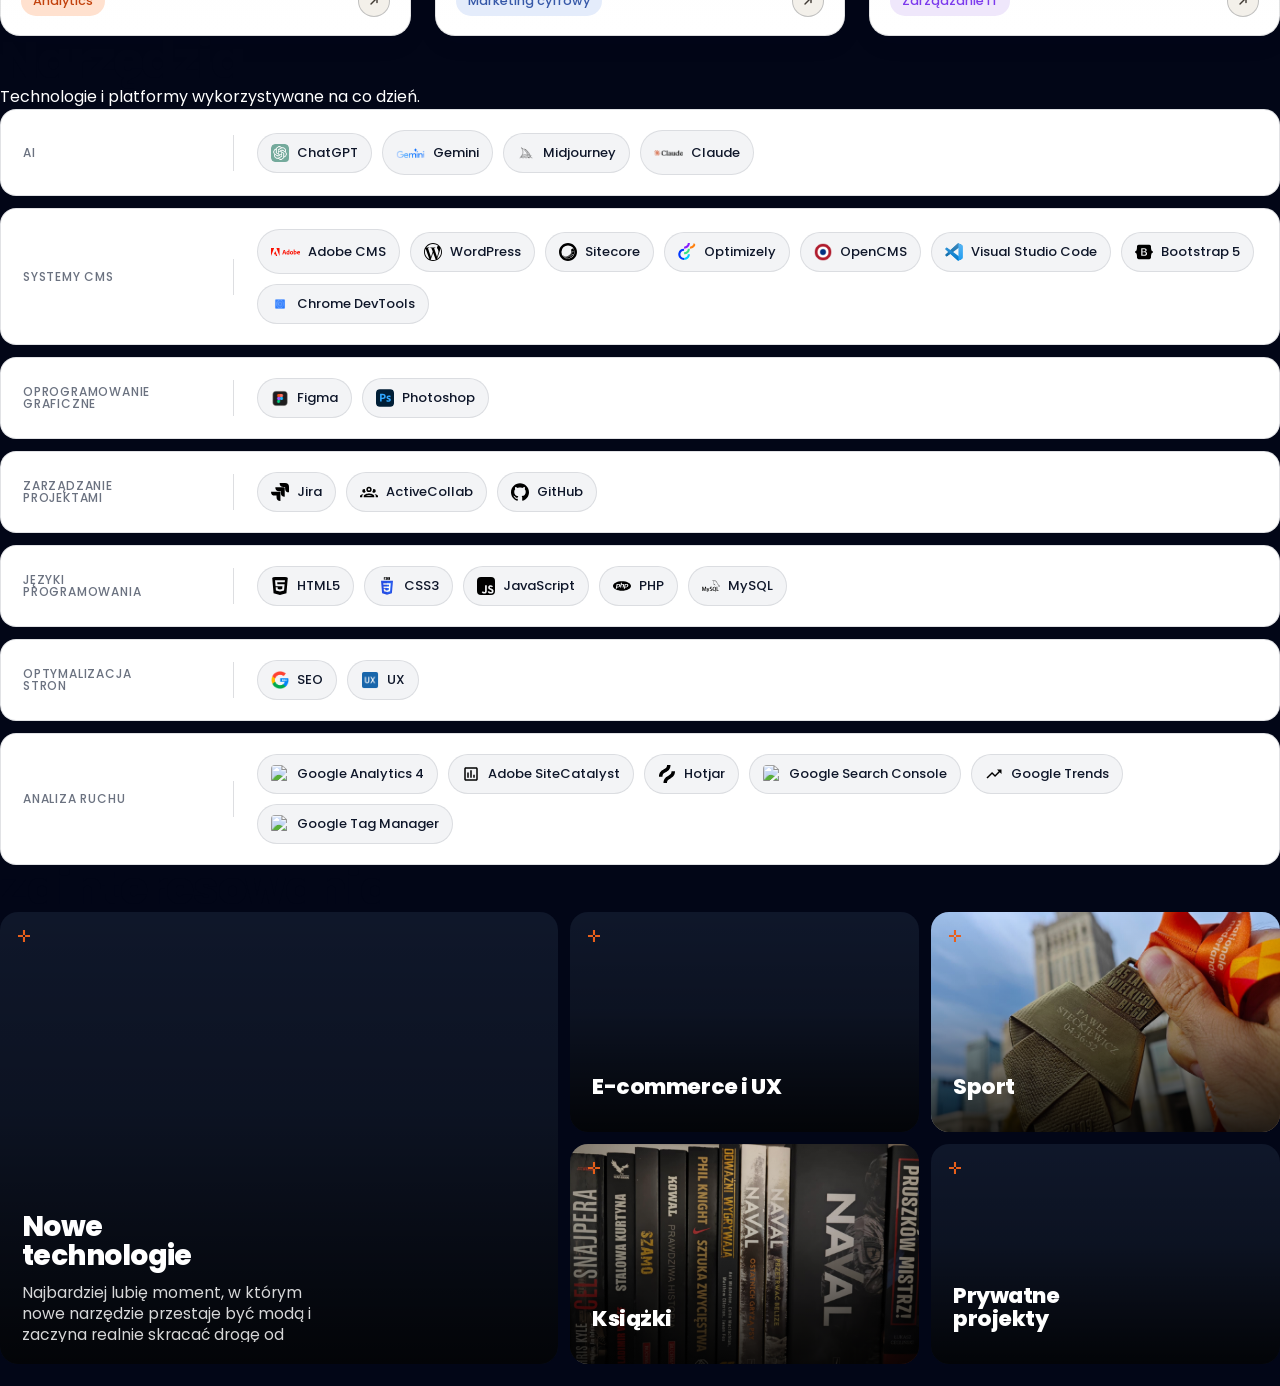
==== commit 2dfd015e: "update hamburgera" ====
--- a/index.html
+++ b/index.html
@@ -46,14 +46,60 @@
                 <span class="burger-label">menu</span>
             </button>
 
-            <nav class="main-nav bg-black/95">
-                <ul>
-                    <li><a class="block py-2.5 text-white" href="#o-mnie">O MNIE</a></li>
-                    <li><a class="block py-2.5 text-white" href="#doswiadczenie">DOŚWIADCZENIE</a></li>
-                    <li><a class="block py-2.5 text-white" href="#projekty">PROJEKTY</a></li>
-                    <li><a class="block py-2.5 text-white" href="#umiejetnosci">UMIEJĘTNOŚCI</a></li>
-                    <li><a class="block py-2.5 text-white" href="#hobby">HOBBY</a></li>
-                </ul>
+            <nav class="main-nav fixed inset-0 z-[110] opacity-0 invisible pointer-events-none transition-opacity duration-300 [&.is-open]:opacity-100 [&.is-open]:visible [&.is-open]:pointer-events-auto" aria-label="Menu główne">
+                <div class="hidden md:block fixed inset-0 bg-black/50 -z-10"></div>
+                <div class="flex min-h-screen w-full -translate-x-full flex-col bg-black/95 px-6 pb-8 pt-6 backdrop-blur-xl transition-transform duration-[450ms] ease-[cubic-bezier(0.77,0,0.175,1)] md:mr-auto md:max-w-[420px] md:px-8 [.main-nav.is-open_&]:translate-x-0">
+                    <div class="flex items-center justify-between mb-6">
+                        <span class="text-[13px] font-medium text-white">PS</span>
+                        <button class="menu-close w-8 h-8 rounded-full border border-white/20 flex items-center justify-center text-white transition-colors duration-200 hover:border-white/40 hover:text-[#FF5500]" aria-label="Zamknij menu" type="button">
+                            <svg width="12" height="12" viewBox="0 0 12 12" fill="none" aria-hidden="true" focusable="false">
+                                <path d="M1 1L11 11M11 1L1 11" stroke="currentColor" stroke-width="1.5" stroke-linecap="round"></path>
+                            </svg>
+                        </button>
+                    </div>
+                    <ul class="flex flex-1 flex-col">
+                        <li class="opacity-0 translate-y-[18px] transition-all duration-300 ease-out [transition-delay:180ms] [.main-nav.is-open_&]:opacity-100 [.main-nav.is-open_&]:translate-y-0">
+                            <a class="active flex min-h-[52px] items-center gap-4 border-b border-t border-white/10 py-4 group" href="#o-mnie">
+                                <span class="w-5 text-[10px] tabular-nums text-white/30">01</span>
+                                <span class="flex-1 truncate text-base md:text-lg font-medium text-white [.active_&]:text-[#FF5500]">O mnie</span>
+                                <span class="text-sm text-white/25 transition-colors duration-200 [.active_&]:text-[#FF5500] group-hover:text-white/70">→</span>
+                            </a>
+                        </li>
+                        <li class="opacity-0 translate-y-[18px] transition-all duration-300 ease-out [transition-delay:240ms] [.main-nav.is-open_&]:opacity-100 [.main-nav.is-open_&]:translate-y-0">
+                            <a class="flex min-h-[52px] items-center gap-4 border-b border-white/10 py-4 group" href="#doswiadczenie">
+                                <span class="w-5 text-[10px] tabular-nums text-white/30">02</span>
+                                <span class="flex-1 truncate text-base md:text-lg font-medium text-white [.active_&]:text-[#FF5500]">Doświadczenie</span>
+                                <span class="text-sm text-white/25 transition-colors duration-200 [.active_&]:text-[#FF5500] group-hover:text-white/70">→</span>
+                            </a>
+                        </li>
+                        <li class="opacity-0 translate-y-[18px] transition-all duration-300 ease-out [transition-delay:300ms] [.main-nav.is-open_&]:opacity-100 [.main-nav.is-open_&]:translate-y-0">
+                            <a class="flex min-h-[52px] items-center gap-4 border-b border-white/10 py-4 group" href="#projekty">
+                                <span class="w-5 text-[10px] tabular-nums text-white/30">03</span>
+                                <span class="flex-1 truncate text-base md:text-lg font-medium text-white [.active_&]:text-[#FF5500]">Projekty</span>
+                                <span class="text-sm text-white/25 transition-colors duration-200 [.active_&]:text-[#FF5500] group-hover:text-white/70">→</span>
+                            </a>
+                        </li>
+                        <li class="opacity-0 translate-y-[18px] transition-all duration-300 ease-out [transition-delay:360ms] [.main-nav.is-open_&]:opacity-100 [.main-nav.is-open_&]:translate-y-0">
+                            <a class="flex min-h-[52px] items-center gap-4 border-b border-white/10 py-4 group" href="#umiejetnosci">
+                                <span class="w-5 text-[10px] tabular-nums text-white/30">04</span>
+                                <span class="flex-1 truncate text-base md:text-lg font-medium text-white [.active_&]:text-[#FF5500]">Umiejętności</span>
+                                <span class="text-sm text-white/25 transition-colors duration-200 [.active_&]:text-[#FF5500] group-hover:text-white/70">→</span>
+                            </a>
+                        </li>
+                        <li class="opacity-0 translate-y-[18px] transition-all duration-300 ease-out [transition-delay:420ms] [.main-nav.is-open_&]:opacity-100 [.main-nav.is-open_&]:translate-y-0">
+                            <a class="flex min-h-[52px] items-center gap-4 border-b border-white/10 py-4 group" href="#hobby">
+                                <span class="w-5 text-[10px] tabular-nums text-white/30">05</span>
+                                <span class="flex-1 truncate text-base md:text-lg font-medium text-white [.active_&]:text-[#FF5500]">Hobby</span>
+                                <span class="text-sm text-white/25 transition-colors duration-200 [.active_&]:text-[#FF5500] group-hover:text-white/70">→</span>
+                            </a>
+                        </li>
+                    </ul>
+                    <div class="mt-auto flex gap-4 pt-6">
+                        <a class="text-[11px] tracking-wide text-white/30 transition-colors duration-200 hover:text-white/60" href="#">LinkedIn</a>
+                        <a class="text-[11px] tracking-wide text-white/30 transition-colors duration-200 hover:text-white/60" href="https://github.com/Stecudesign/cv">GitHub</a>
+                        <a class="text-[11px] tracking-wide text-white/30 transition-colors duration-200 hover:text-white/60" href="#">Email</a>
+                    </div>
+                </div>
             </nav>
 
             <main class="main-grid">
--- a/style.css
+++ b/style.css
@@ -340,58 +340,6 @@
 body.is-light-bg .burger-menu {
 
     border-color: var(--primary-dark);
-}
-
-.main-nav {
-
-    position: fixed;
-    inset: 0 auto 0 0;
-    width: min(360px, 82vw);
-    backdrop-filter: blur(16px);
-    transform: translateX(-100%);
-    transition: transform 0.45s cubic-bezier(0.77, 0, 0.175, 1);
-    z-index: 100;
-    display: flex;
-    align-items: center;
-    justify-content: center;
-}
-
-.main-nav.is-open {
-    transform: translateX(0);
-}
-
-.main-nav ul {
-    list-style: none;
-    text-align: center;
-}
-
-.main-nav li {
-    opacity: 0;
-    transform: translateY(18px);
-    transition: opacity 0.35s ease, transform 0.35s ease;
-}
-
-.main-nav.is-open li {
-    opacity: 1;
-    transform: translateY(0);
-}
-
-.main-nav.is-open li:nth-child(1) { transition-delay: 0.18s; }
-.main-nav.is-open li:nth-child(2) { transition-delay: 0.24s; }
-.main-nav.is-open li:nth-child(3) { transition-delay: 0.3s; }
-.main-nav.is-open li:nth-child(4) { transition-delay: 0.36s; }
-.main-nav.is-open li:nth-child(5) { transition-delay: 0.42s; }
-
-.main-nav a {
-
-    display: block;
-    font-size: clamp(2rem, 4vw, 3rem);
-    font-weight: 600;
-}
-
-.main-nav a:hover,
-.main-nav a.is-active {
-    color: var(--primary);
 }
 
 .bento-section {
@@ -668,6 +616,11 @@
     display: none !important;
 }
 
+.exp-mobile-toggle,
+.exp-feature-active-badge {
+    display: none;
+}
+
 .exp-feature-inline-header-accent {
     width: 54px;
     height: 2px;
@@ -1990,11 +1943,6 @@
         max-height: 21px;
     }
 
-    .main-nav {
-
-        width: 100%;
-    }
-
     .bento-section,
     .projects-section,
     .tools-section,
@@ -2216,6 +2164,252 @@
 
     .tools-row-divider {
         height: 28px;
+    }
+}
+
+@media (max-width: 768px) {
+    #doswiadczenie .exp-features {
+        position: relative;
+        gap: 16px;
+        padding-left: 28px;
+    }
+
+    #doswiadczenie .exp-features::before {
+        content: '';
+        position: absolute;
+        top: 8px;
+        bottom: 8px;
+        left: 10px;
+        width: 1px;
+        background: rgba(15, 23, 42, 0.12);
+    }
+
+    body.reveal-ready #doswiadczenie .exp-feature-meta.exp-mobile-meta,
+    body.reveal-ready #doswiadczenie .exp-feature.exp-mobile-feature {
+        opacity: 0;
+        transform: translateX(-16px);
+        transition:
+            opacity 0.55s cubic-bezier(0.22, 1, 0.36, 1),
+            transform 0.55s cubic-bezier(0.22, 1, 0.36, 1),
+            box-shadow 0.3s ease,
+            border-color 0.3s ease;
+        transition-delay: var(--exp-mobile-delay, 0ms);
+    }
+
+    body.reveal-ready #doswiadczenie .exp-feature-meta.exp-mobile-meta.is-mobile-visible,
+    body.reveal-ready #doswiadczenie .exp-feature.exp-mobile-feature.is-mobile-visible {
+        opacity: 1;
+        transform: translateX(0);
+    }
+
+    #doswiadczenie .exp-feature-meta.exp-mobile-meta {
+        position: relative;
+        z-index: 1;
+        margin: 0;
+        padding-left: 26px;
+        gap: 8px;
+        flex-wrap: wrap;
+    }
+
+    #doswiadczenie .exp-feature-meta.exp-mobile-meta::before {
+        content: '';
+        position: absolute;
+        top: 0.3rem;
+        left: -24px;
+        width: 11px;
+        height: 11px;
+        border-radius: 999px;
+        background: rgba(15, 23, 42, 0.18);
+        transform: scale(1);
+        transition:
+            transform 0.3s ease,
+            background-color 0.3s ease;
+    }
+
+    #doswiadczenie .exp-feature-meta.exp-mobile-meta.is-mobile-open::before {
+        background: var(--text-main);
+        transform: scale(1.3);
+    }
+
+    #doswiadczenie .exp-feature-meta.exp-mobile-meta .exp-feature-sep {
+        display: none;
+    }
+
+    #doswiadczenie .exp-feature-meta.exp-mobile-meta .exp-feature-company {
+        display: none;
+    }
+
+    #doswiadczenie .exp-feature-date {
+        flex-wrap: wrap;
+    }
+
+    #doswiadczenie .exp-feature-active-badge {
+        display: inline-flex;
+        align-items: center;
+        justify-content: center;
+        padding: 0.2rem 0.55rem;
+        border-radius: 999px;
+        background: rgba(22, 163, 74, 0.12);
+        color: #15803d;
+        font-size: 0.6rem;
+        font-weight: 700;
+        letter-spacing: 0.1em;
+        text-transform: uppercase;
+    }
+
+    #doswiadczenie .exp-feature.exp-mobile-feature {
+        margin-left: 26px;
+        gap: 16px;
+        padding: 18px;
+        border-radius: 18px;
+        box-shadow: 0 14px 30px rgba(15, 23, 42, 0.06);
+    }
+
+    #doswiadczenie .exp-feature.exp-mobile-feature:hover {
+        transform: none;
+        box-shadow: 0 14px 30px rgba(15, 23, 42, 0.06);
+    }
+
+    #doswiadczenie .exp-feature.exp-mobile-feature::after {
+        display: none;
+    }
+
+    #doswiadczenie .exp-feature.exp-mobile-feature.is-mobile-open {
+        border-color: rgba(15, 23, 42, 0.1);
+        box-shadow: 0 18px 34px rgba(15, 23, 42, 0.08);
+    }
+
+    #doswiadczenie .exp-feature.exp-mobile-feature .exp-feature-media {
+        width: 72px;
+    }
+
+    #doswiadczenie .exp-feature.exp-mobile-feature .exp-feature-content {
+        gap: 12px;
+    }
+
+    #doswiadczenie .exp-feature.exp-mobile-feature .exp-feature-role {
+        display: none;
+    }
+
+    #doswiadczenie .exp-mobile-toggle {
+        display: flex;
+        align-items: center;
+        justify-content: space-between;
+        gap: 14px;
+        width: 100%;
+        padding: 0;
+        border: 0;
+        background: transparent;
+        color: inherit;
+        text-align: left;
+        cursor: pointer;
+    }
+
+    #doswiadczenie .exp-mobile-toggle-copy {
+        display: flex;
+        flex-direction: column;
+        gap: 5px;
+        min-width: 0;
+    }
+
+    #doswiadczenie .exp-mobile-toggle-role {
+        font-size: 1.02rem;
+        font-weight: 700;
+        line-height: 1.3;
+        color: var(--text-main);
+    }
+
+    #doswiadczenie .exp-mobile-toggle-company {
+        font-size: 0.72rem;
+        font-weight: 700;
+        line-height: 1.2;
+        letter-spacing: 0.1em;
+        text-transform: uppercase;
+        color: var(--text-muted);
+    }
+
+    #doswiadczenie .exp-mobile-toggle-icon {
+        position: relative;
+        width: 30px;
+        height: 30px;
+        flex: 0 0 30px;
+        border-radius: 999px;
+        border: 1px solid rgba(15, 23, 42, 0.1);
+        background: rgba(15, 23, 42, 0.03);
+        transition:
+            transform 0.3s ease,
+            background-color 0.3s ease,
+            border-color 0.3s ease;
+    }
+
+    #doswiadczenie .exp-mobile-toggle-icon::before,
+    #doswiadczenie .exp-mobile-toggle-icon::after {
+        content: '';
+        position: absolute;
+        top: 50%;
+        left: 50%;
+        width: 12px;
+        height: 2px;
+        border-radius: 999px;
+        background: var(--text-main);
+        transform: translate(-50%, -50%);
+    }
+
+    #doswiadczenie .exp-mobile-toggle-icon::after {
+        transform: translate(-50%, -50%) rotate(90deg);
+    }
+
+    #doswiadczenie .exp-feature.exp-mobile-feature.is-mobile-open .exp-mobile-toggle-icon {
+        transform: rotate(45deg);
+        border-color: rgba(15, 23, 42, 0.14);
+        background: rgba(15, 23, 42, 0.06);
+    }
+
+    #doswiadczenie .exp-mobile-panel {
+        overflow: hidden;
+        max-height: 0;
+        opacity: 0;
+        transition:
+            max-height 0.45s cubic-bezier(0.4, 0, 0.2, 1),
+            opacity 0.35s ease;
+    }
+
+    #doswiadczenie .exp-feature.exp-mobile-feature.is-mobile-open .exp-mobile-panel {
+        opacity: 1;
+    }
+
+    #doswiadczenie .exp-mobile-panel .job-content-wrapper {
+        gap: 20px;
+        padding-top: 4px;
+    }
+
+    #doswiadczenie .exp-mobile-panel .job-tech-stack {
+        min-width: 0;
+        padding-left: 0;
+        padding-top: 14px;
+        border-left: 0;
+        border-top: 1px solid rgba(15, 23, 42, 0.08);
+    }
+
+    #doswiadczenie .exp-mobile-panel .tech-stack-title {
+        display: block;
+        margin-bottom: 10px;
+        color: var(--text-muted);
+    }
+
+    #doswiadczenie .exp-mobile-panel .tags-container {
+        display: flex;
+        flex-wrap: wrap;
+        gap: 8px;
+    }
+
+    #doswiadczenie .exp-mobile-panel .tech-tag {
+        min-height: 30px;
+        padding: 6px 10px;
+        border-radius: 999px;
+        background: rgba(15, 23, 42, 0.05);
+        border-color: rgba(15, 23, 42, 0.08);
+        color: var(--text-main);
     }
 }
 
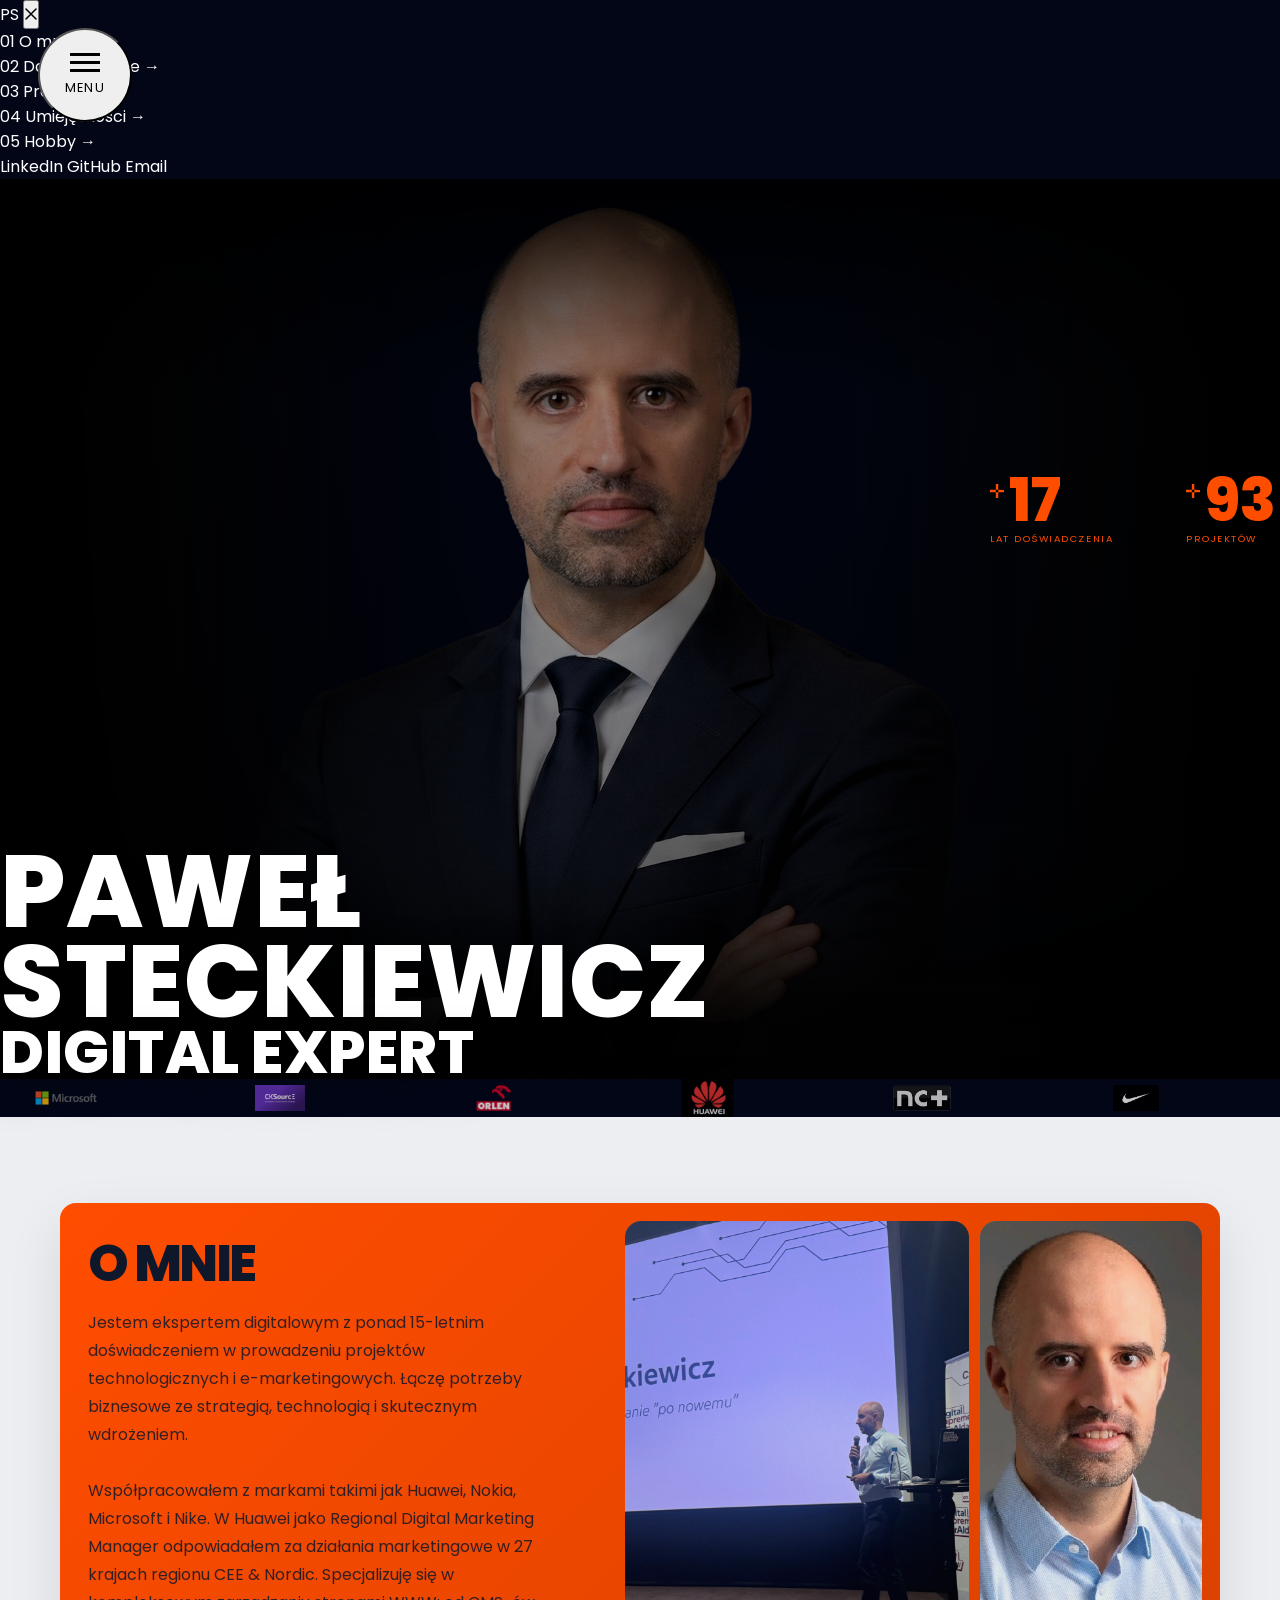
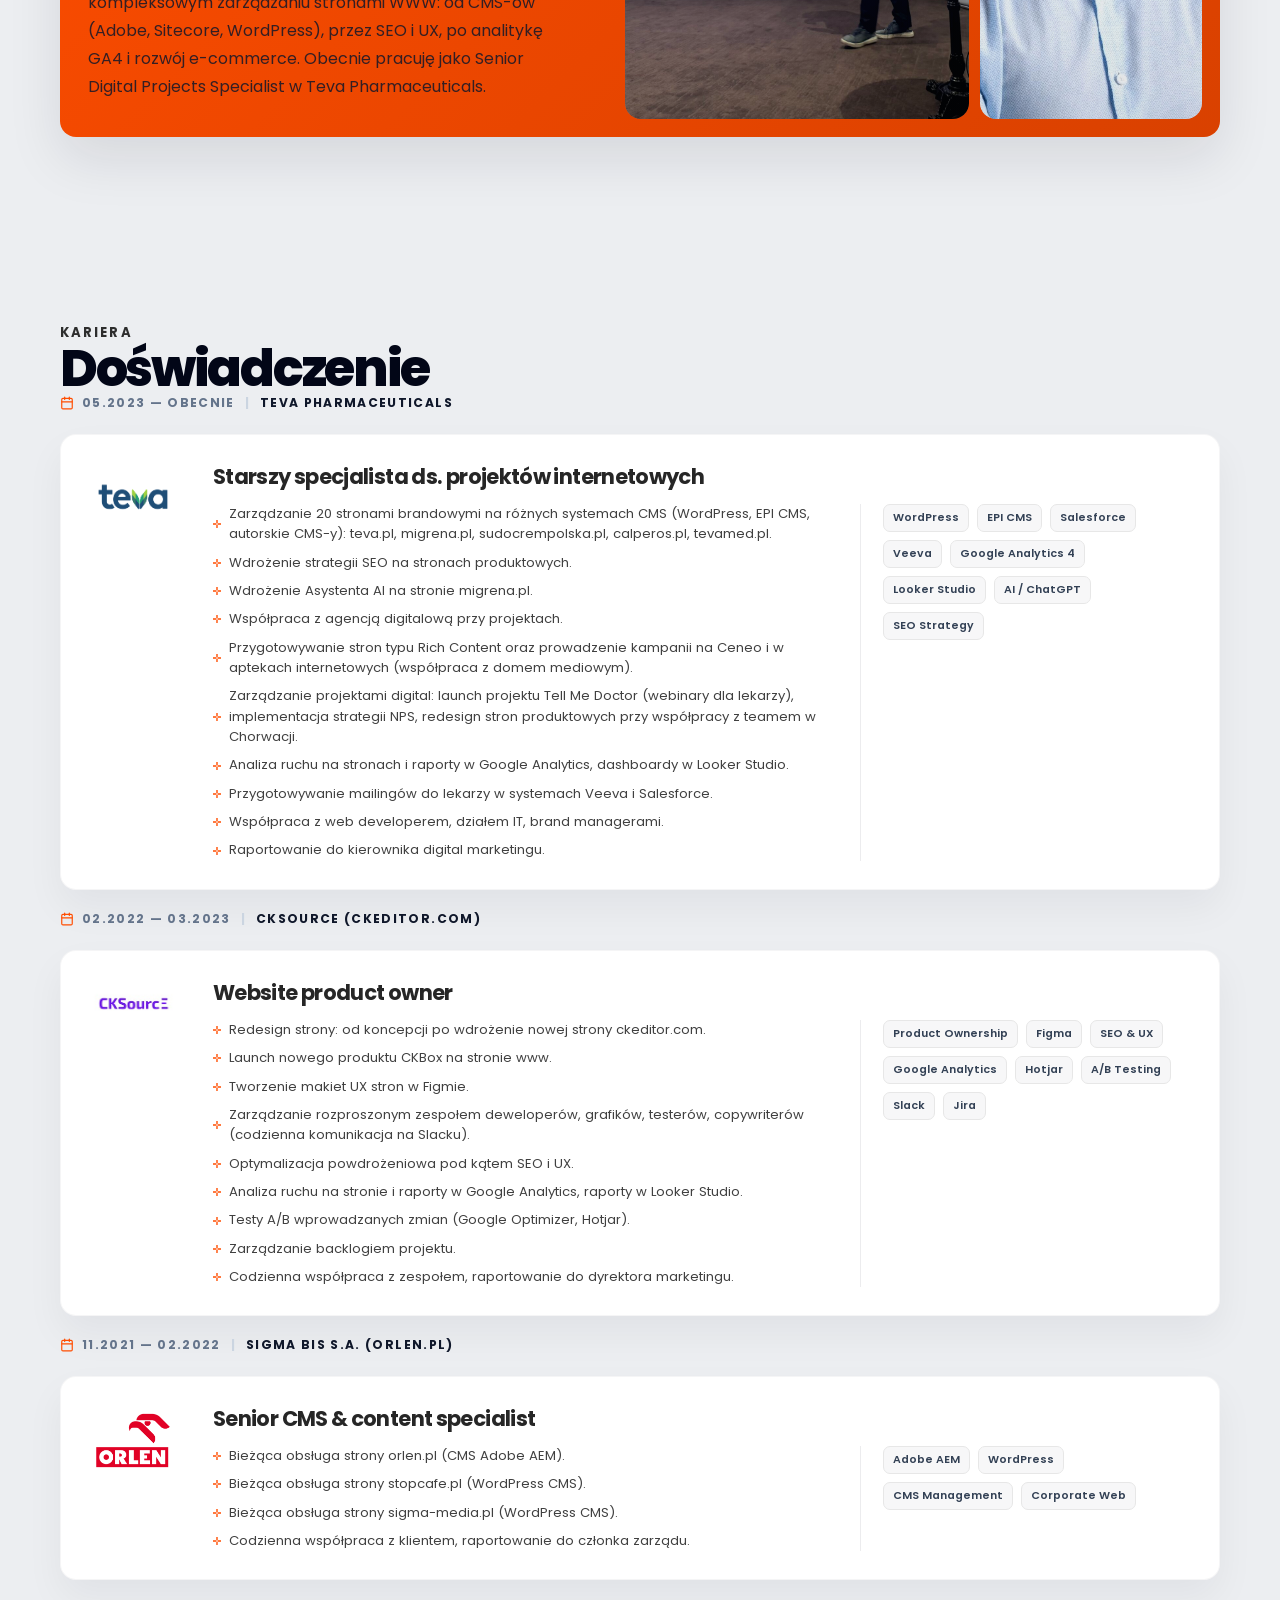
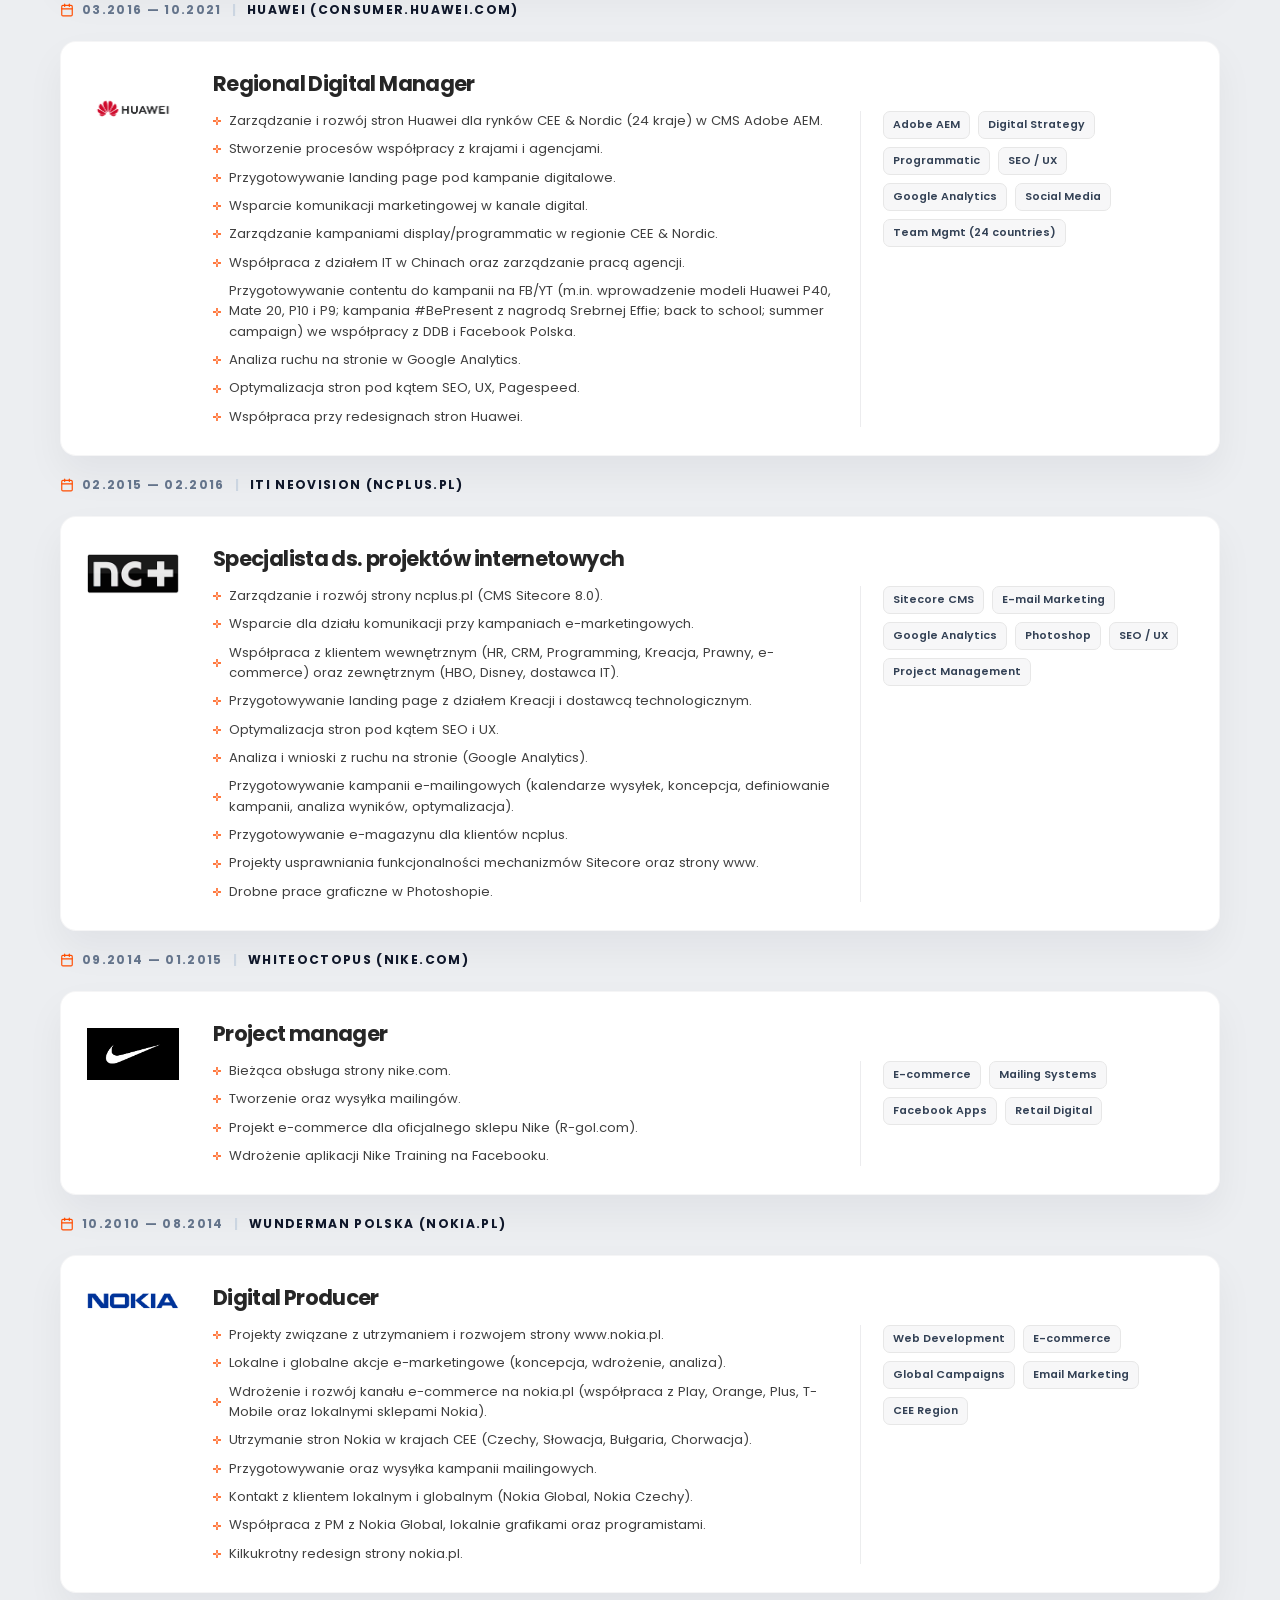
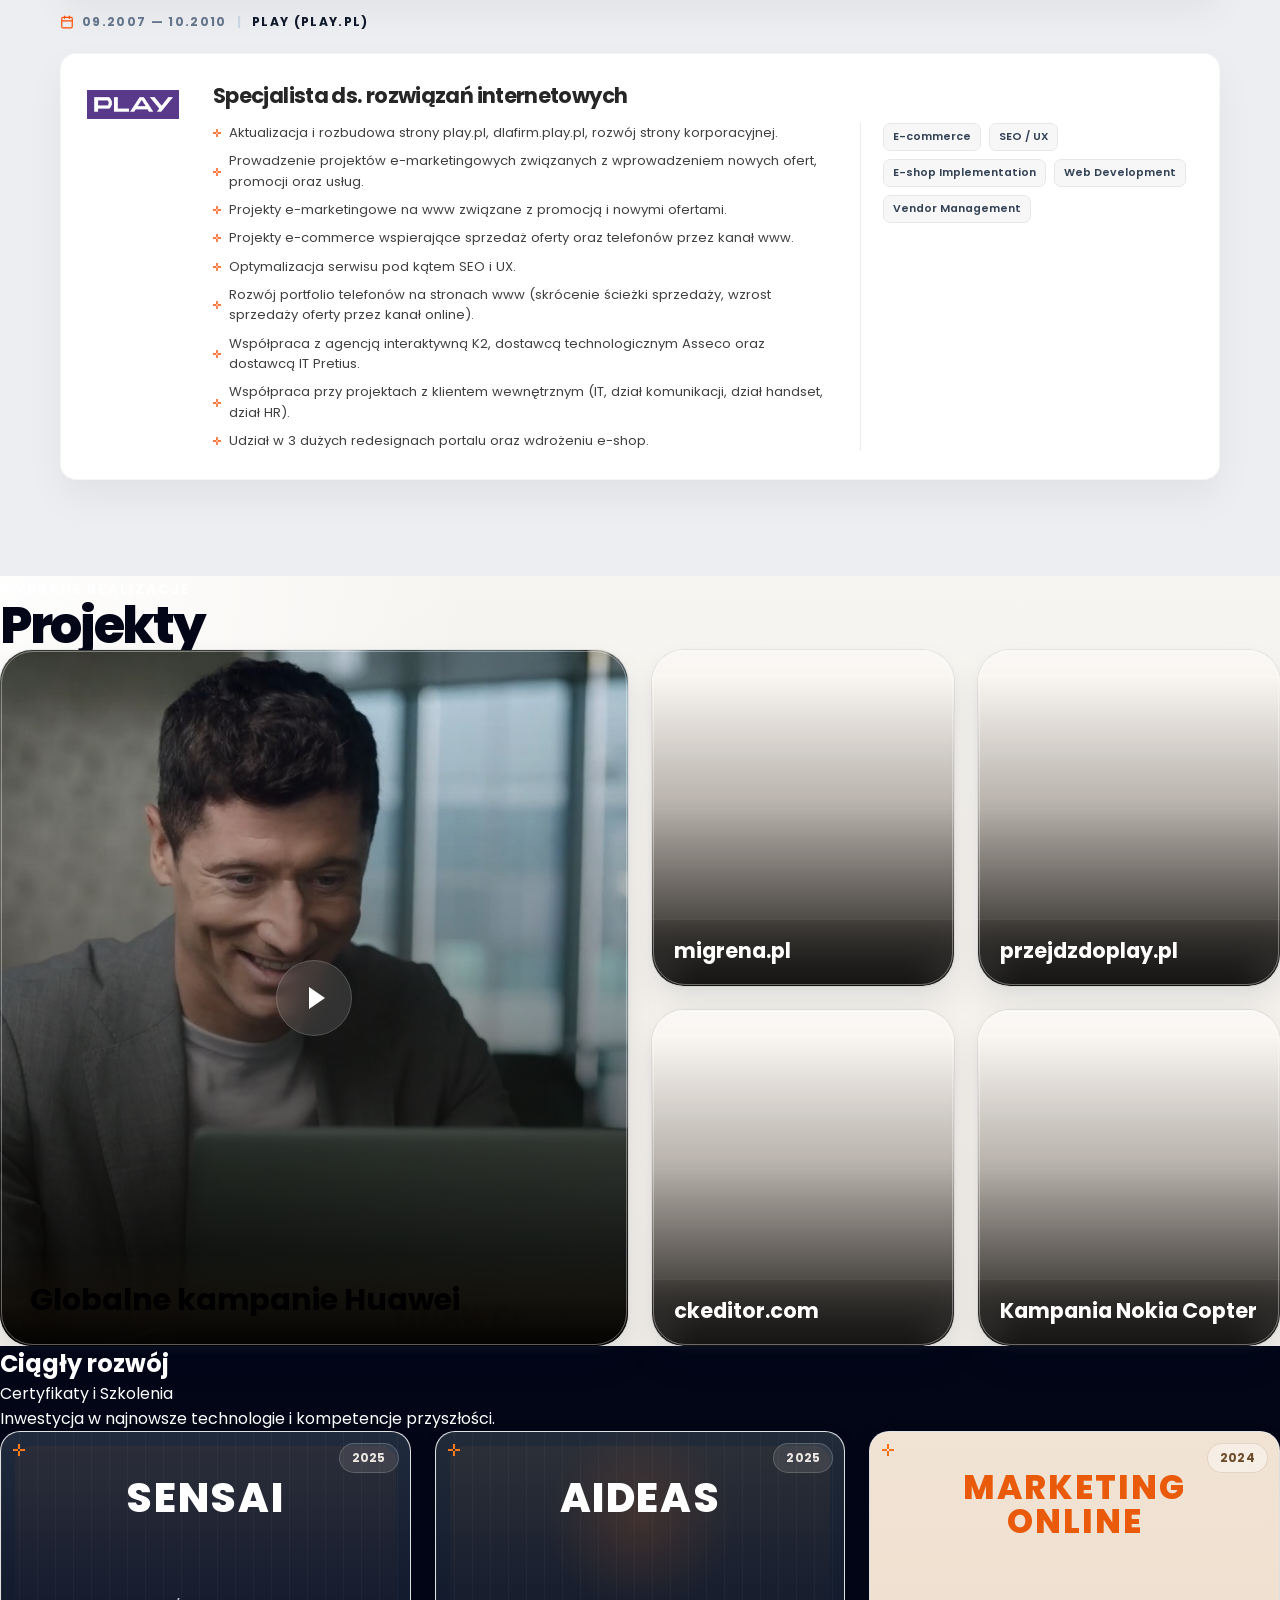
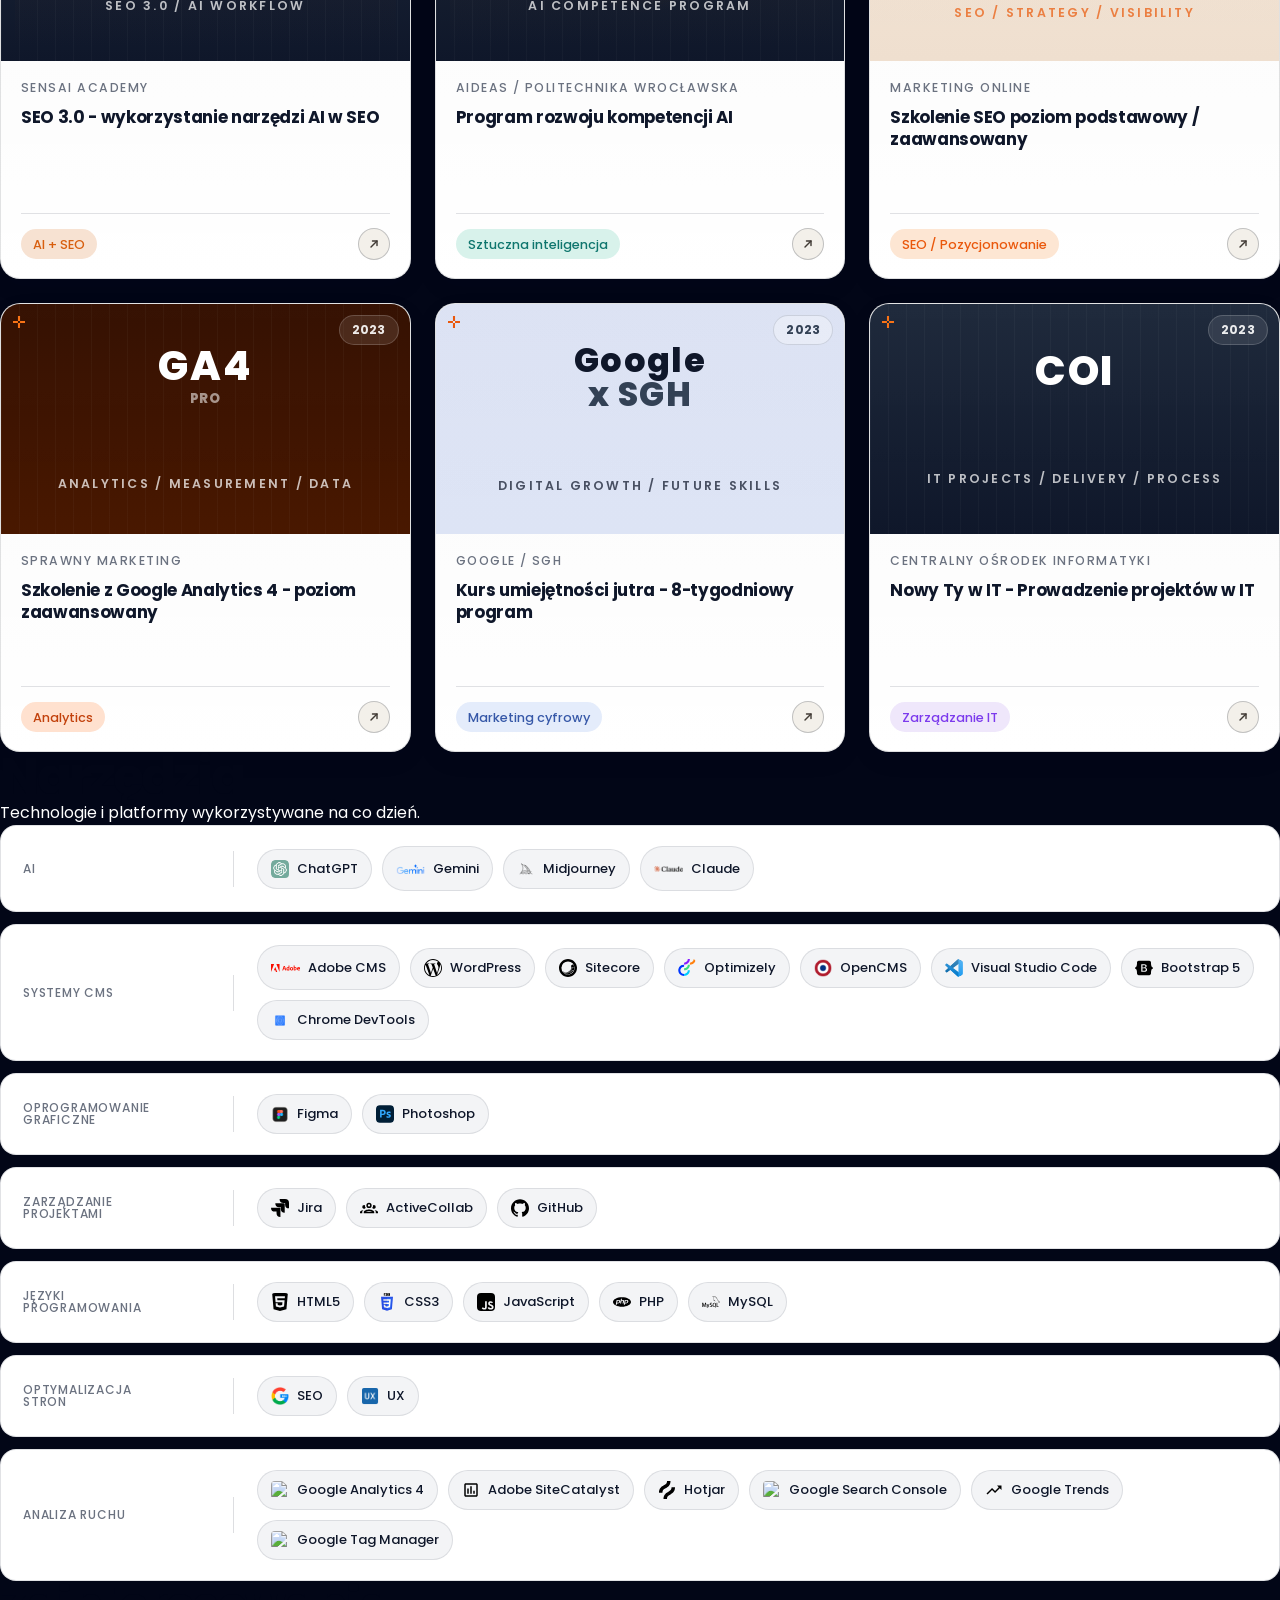
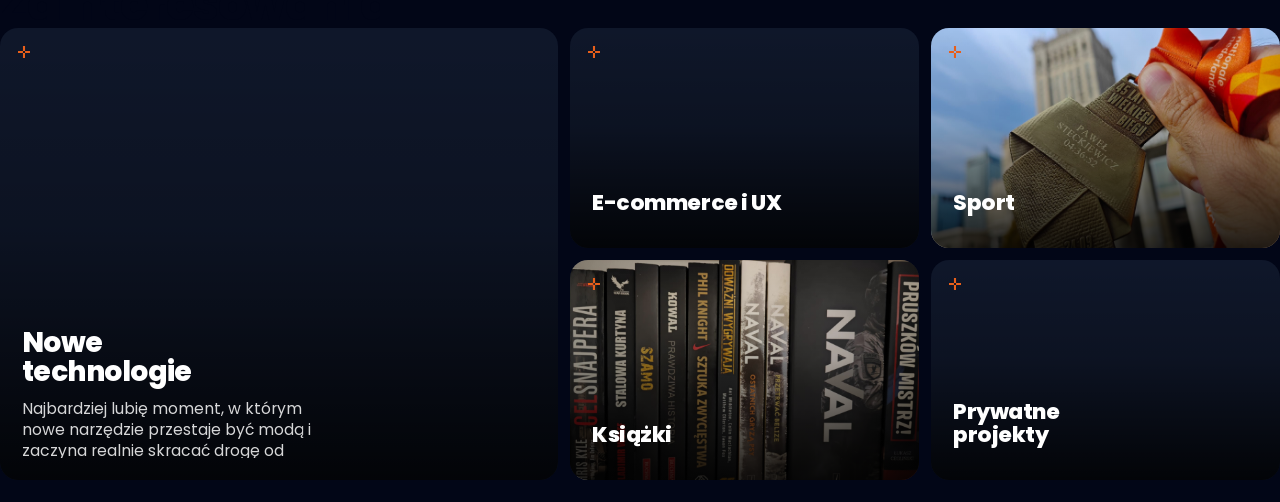
==== commit 3ad8acd8: "update menu" ====
--- a/index.html
+++ b/index.html
@@ -171,6 +171,27 @@
             </section>
         </div>
 
+        <section class="about-highlight" aria-labelledby="about-highlight-title" data-nav-theme="light">
+            <div class="about-highlight__inner">
+                <div class="about-highlight__copy">
+                    <h2 id="about-highlight-title" class="about-highlight__title">O MNIE</h2>
+                    <p class="about-highlight__text">
+                        Jestem ekspertem digitalowym z ponad 15-letnim doświadczeniem w prowadzeniu projektów technologicznych i e-marketingowych. Łączę potrzeby biznesowe ze strategią, technologią i skutecznym wdrożeniem.
+                        <br><br>
+                        Współpracowałem z markami takimi jak Huawei, Nokia, Microsoft i Nike. W Huawei jako Regional Digital Marketing Manager odpowiadałem za działania marketingowe w 27 krajach regionu CEE & Nordic. Specjalizuję się w kompleksowym zarządzaniu stronami WWW: od CMS-ów (Adobe, Sitecore, WordPress), przez SEO i UX, po analitykę GA4 i rozwój e-commerce. Obecnie pracuję jako Senior Digital Projects Specialist w Teva Pharmaceuticals.
+                    </p>
+                </div>
+                <div class="about-highlight__gallery" aria-label="Zdjęcia o mnie">
+                    <figure class="about-highlight__card about-highlight__card--main">
+                        <img src="img/omnie/prelegent.jpg" alt="Prelekcja na scenie" loading="lazy">
+                    </figure>
+                    <figure class="about-highlight__card about-highlight__card--portrait">
+                        <img src="img/omnie/pawel.jpg" alt="Portret Pawła" loading="lazy">
+                    </figure>
+                </div>
+            </div>
+        </section>
+
         <section class="bento-section bg-bg-light text-text-main py-24 px-6 md:px-16" id="doswiadczenie" data-nav-theme="light" aria-labelledby="bento-title">
             <div class="bento-inner mx-auto w-full max-w-[1440px]">
                 <div class="bento-head mb-12">
--- a/style.css
+++ b/style.css
@@ -284,6 +284,125 @@
 @keyframes hero-logo-scroll {
     from { transform: translateX(0); }
     to { transform: translateX(-50%); }
+}
+
+.about-highlight {
+    padding: 86px 60px 96px;
+    background: #eceef1;
+}
+
+.about-highlight__inner {
+    width: 100%;
+    max-width: 1360px;
+    margin: 0 auto;
+    display: grid;
+    grid-template-columns: minmax(360px, 1fr) minmax(0, 1.08fr);
+    gap: 12px;
+    padding: 18px;
+    border-radius: 16px;
+    background: linear-gradient(135deg, var(--primary) 0%, var(--primary-dark) 100%);
+    box-shadow: 0 22px 54px rgba(15, 23, 42, 0.1);
+}
+
+.about-highlight__copy {
+    display: flex;
+    flex-direction: column;
+    justify-content: center;
+    align-items: flex-start;
+    min-width: 0;
+    padding: 18px 8px 18px 10px;
+}
+
+.about-highlight__title {
+    margin: 0 0 22px;
+    max-width: 13ch;
+    font-size: clamp(2.5rem, 4vw, 3.35rem);
+    line-height: 0.94;
+    letter-spacing: -0.05em;
+    font-weight: 800;
+    color: #0f172a;
+}
+
+.about-highlight__text {
+    max-width: 48ch;
+    margin: 0;
+    font-size: 1rem;
+    line-height: 1.75;
+    color: rgba(15, 23, 42, 0.84);
+}
+
+.about-highlight__gallery {
+    display: grid;
+    grid-template-columns: minmax(0, 1.55fr) minmax(0, 1fr);
+    align-items: stretch;
+    gap: 12px;
+    min-height: 468px;
+}
+
+.about-highlight__card {
+    position: relative;
+    overflow: hidden;
+    border-radius: 16px;
+    background: rgba(255, 255, 255, 0.2);
+    isolation: isolate;
+}
+
+.about-highlight__card::after {
+    content: '';
+    position: absolute;
+    inset: 0;
+    background: linear-gradient(180deg, rgba(255, 255, 255, 0.03) 0%, rgba(15, 23, 42, 0.1) 100%);
+    pointer-events: none;
+    z-index: 1;
+}
+
+.about-highlight__card img {
+    width: 100%;
+    height: 100%;
+    display: block;
+    object-fit: cover;
+    filter: saturate(1.01) contrast(1.02) brightness(0.98);
+    transform: scale(1.01);
+    transition: transform 420ms ease, filter 420ms ease;
+}
+
+.about-highlight__card--main {
+    min-height: 468px;
+}
+
+.about-highlight__card--portrait {
+    min-height: 468px;
+}
+
+.about-highlight__card:hover img,
+.about-highlight__card:focus-within img {
+    filter: saturate(1.03) contrast(1.03) brightness(1);
+    transform: scale(1.03);
+}
+
+body.reveal-ready .about-highlight__copy,
+body.reveal-ready .about-highlight__card {
+    opacity: 0;
+    filter: blur(0);
+    transition:
+        opacity 720ms cubic-bezier(0.22, 1, 0.36, 1),
+        transform 720ms cubic-bezier(0.22, 1, 0.36, 1);
+    transition-delay: var(--about-reveal-delay, 0ms);
+    will-change: transform, opacity;
+}
+
+body.reveal-ready .about-highlight__copy {
+    transform: translateX(-28px);
+}
+
+body.reveal-ready .about-highlight__card {
+    transform: translateX(28px);
+}
+
+body.reveal-ready .about-highlight__copy.is-visible,
+body.reveal-ready .about-highlight__card.is-visible {
+    opacity: 1;
+    transform: translateX(0);
 }
 
 .burger-menu {
@@ -1946,10 +2065,21 @@
     .bento-section,
     .projects-section,
     .tools-section,
-    .interests-bento {
+    .interests-bento,
+    .about-highlight {
 
         padding-left: 24px;
         padding-right: 24px;
+    }
+
+    .about-highlight__inner {
+        grid-template-columns: minmax(320px, 0.95fr) minmax(0, 1.05fr);
+        gap: 12px;
+        padding: 18px;
+    }
+
+    .about-highlight__title {
+        max-width: 14ch;
     }
 
     .cert-grid {
@@ -2087,6 +2217,29 @@
 
     .interests-bento {
 
+    }
+
+    .about-highlight {
+        padding-top: 76px;
+        padding-bottom: 88px;
+    }
+
+    .about-highlight__inner {
+        grid-template-columns: 1fr;
+    }
+
+    .about-highlight__copy {
+        padding: 8px 4px 4px;
+    }
+
+    .about-highlight__gallery {
+        min-height: 0;
+        grid-template-columns: minmax(0, 1.28fr) minmax(0, 0.92fr);
+    }
+
+    .about-highlight__card--main,
+    .about-highlight__card--portrait {
+        min-height: 300px;
     }
 
     .interests-grid {
@@ -2476,10 +2629,44 @@
     .bento-section,
     .projects-section,
     .tools-section,
-    .interests-bento {
+    .interests-bento,
+    .about-highlight {
 
         padding-left: 18px;
         padding-right: 18px;
+    }
+
+    .about-highlight {
+        padding-top: 80px;
+        padding-bottom: 80px;
+    }
+
+    .about-highlight__inner {
+        padding: 14px;
+        border-radius: 16px;
+    }
+
+    .about-highlight__title {
+        max-width: none;
+        font-size: clamp(2rem, 11vw, 2.5rem);
+    }
+
+    .about-highlight__text {
+        font-size: 0.94rem;
+        line-height: 1.7;
+    }
+
+    .about-highlight__gallery {
+        grid-template-columns: 1fr;
+    }
+
+    .about-highlight__card--main,
+    .about-highlight__card--portrait {
+        min-height: 240px;
+    }
+
+    .about-highlight__card--side {
+        aspect-ratio: 16 / 10;
     }
 
     .exp-feature {
@@ -2663,7 +2850,11 @@
     }
 
     .interest-card,
-    .interest-card.visible {
+    .interest-card.visible,
+    .about-highlight__copy,
+    .about-highlight__card,
+    .about-highlight__copy.is-visible,
+    .about-highlight__card.is-visible {
         opacity: 1;
         transform: none;
     }
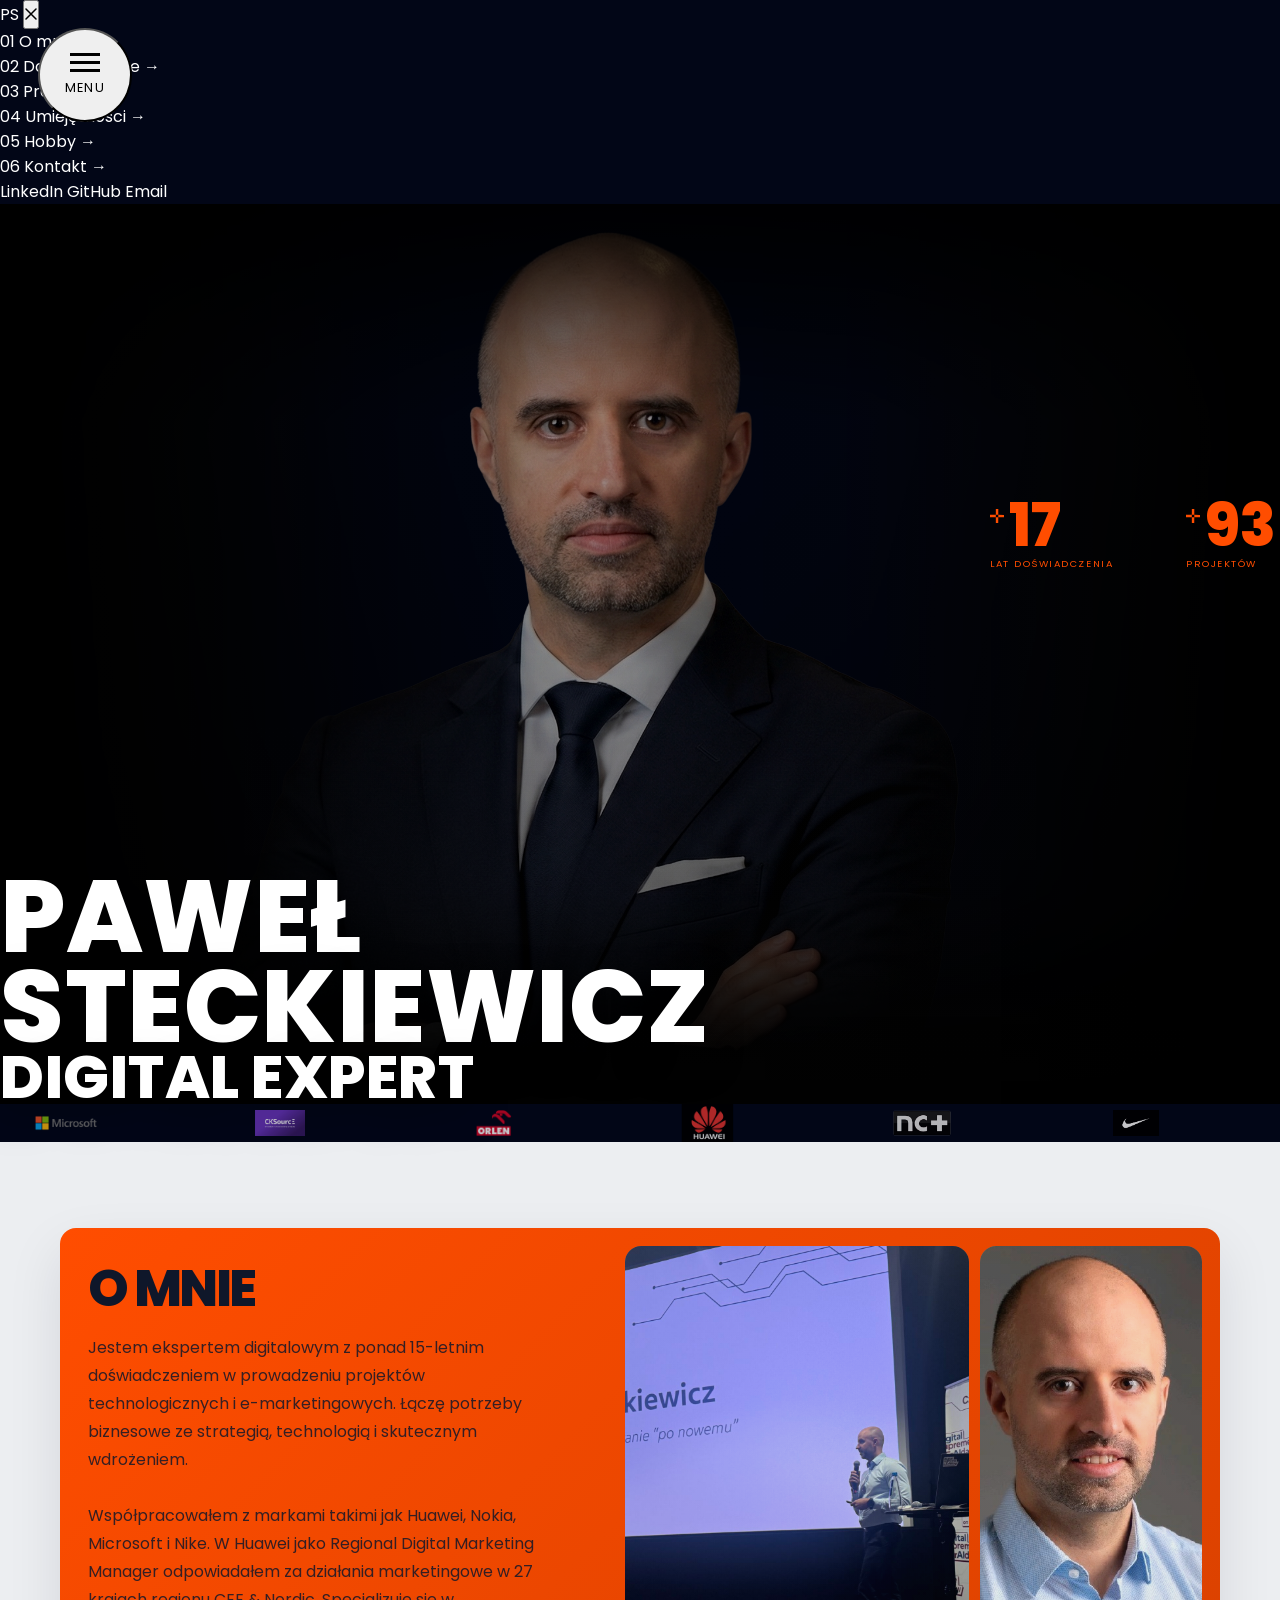
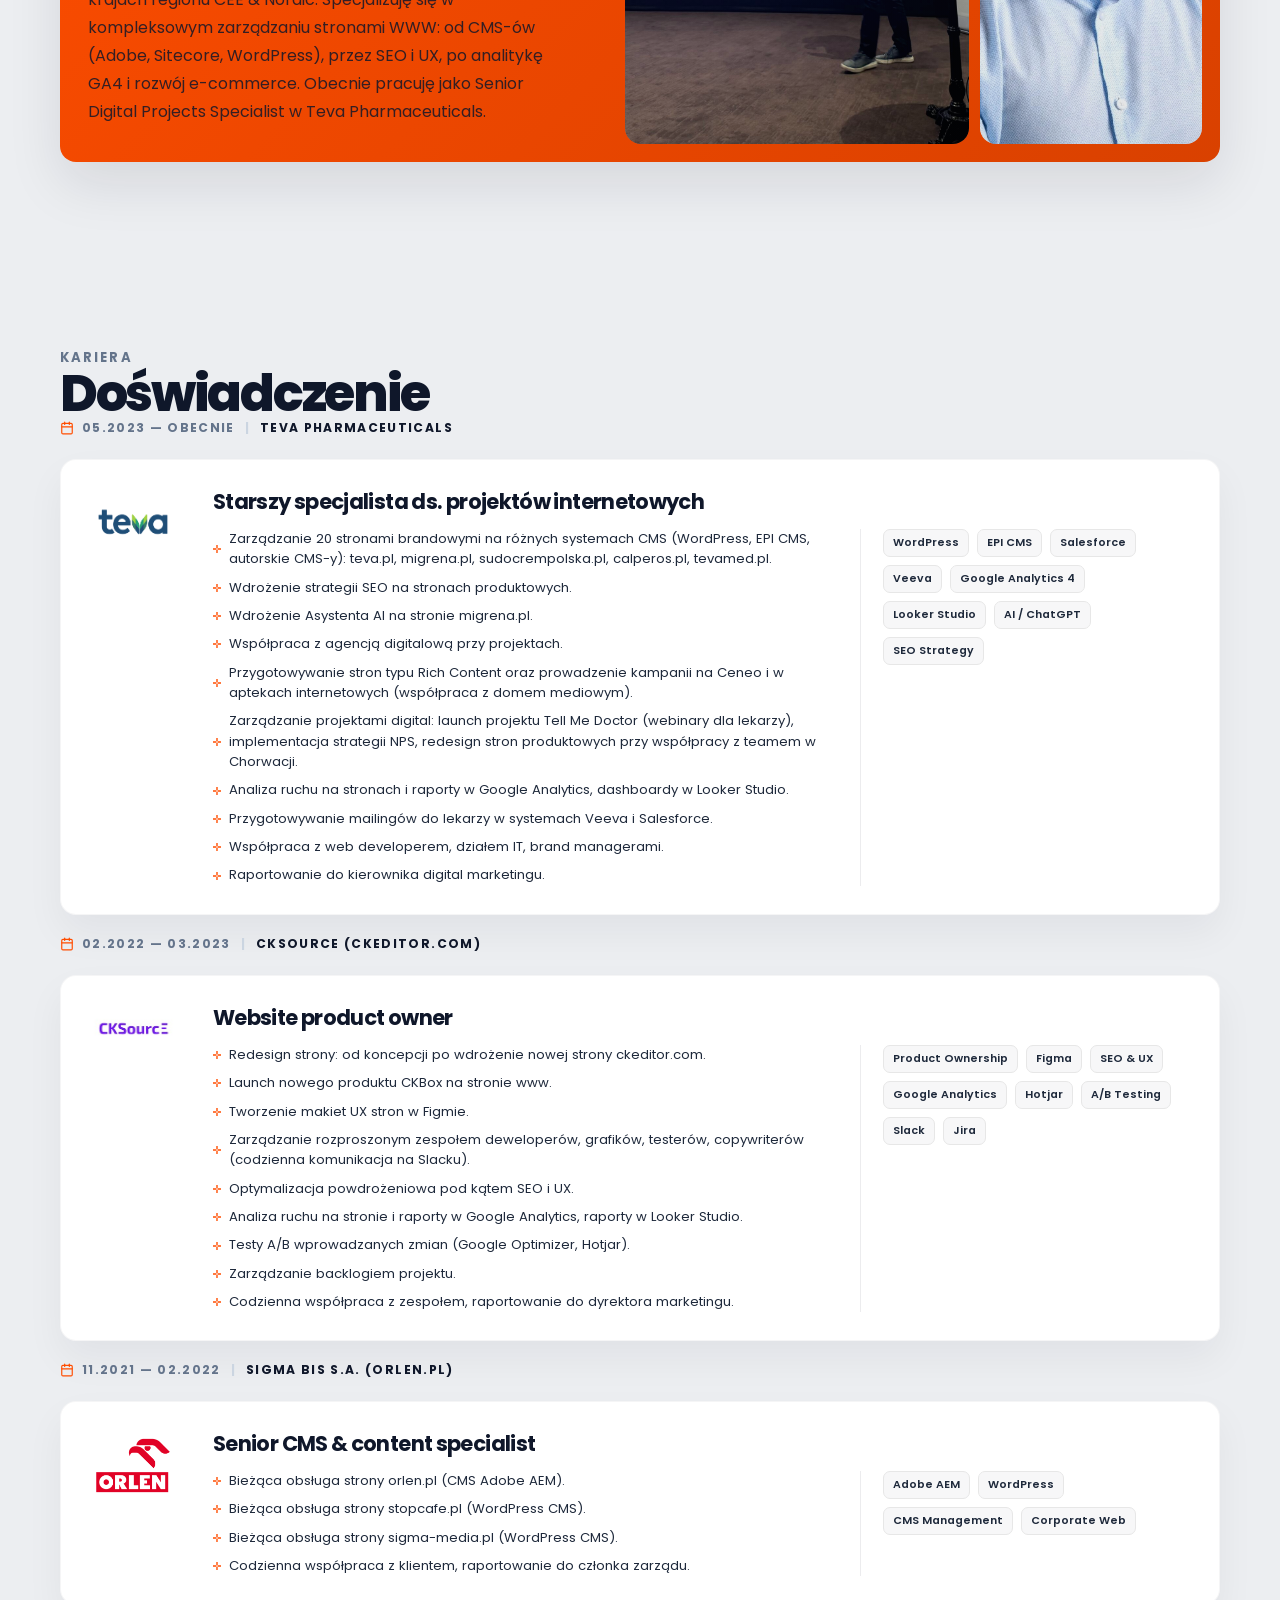
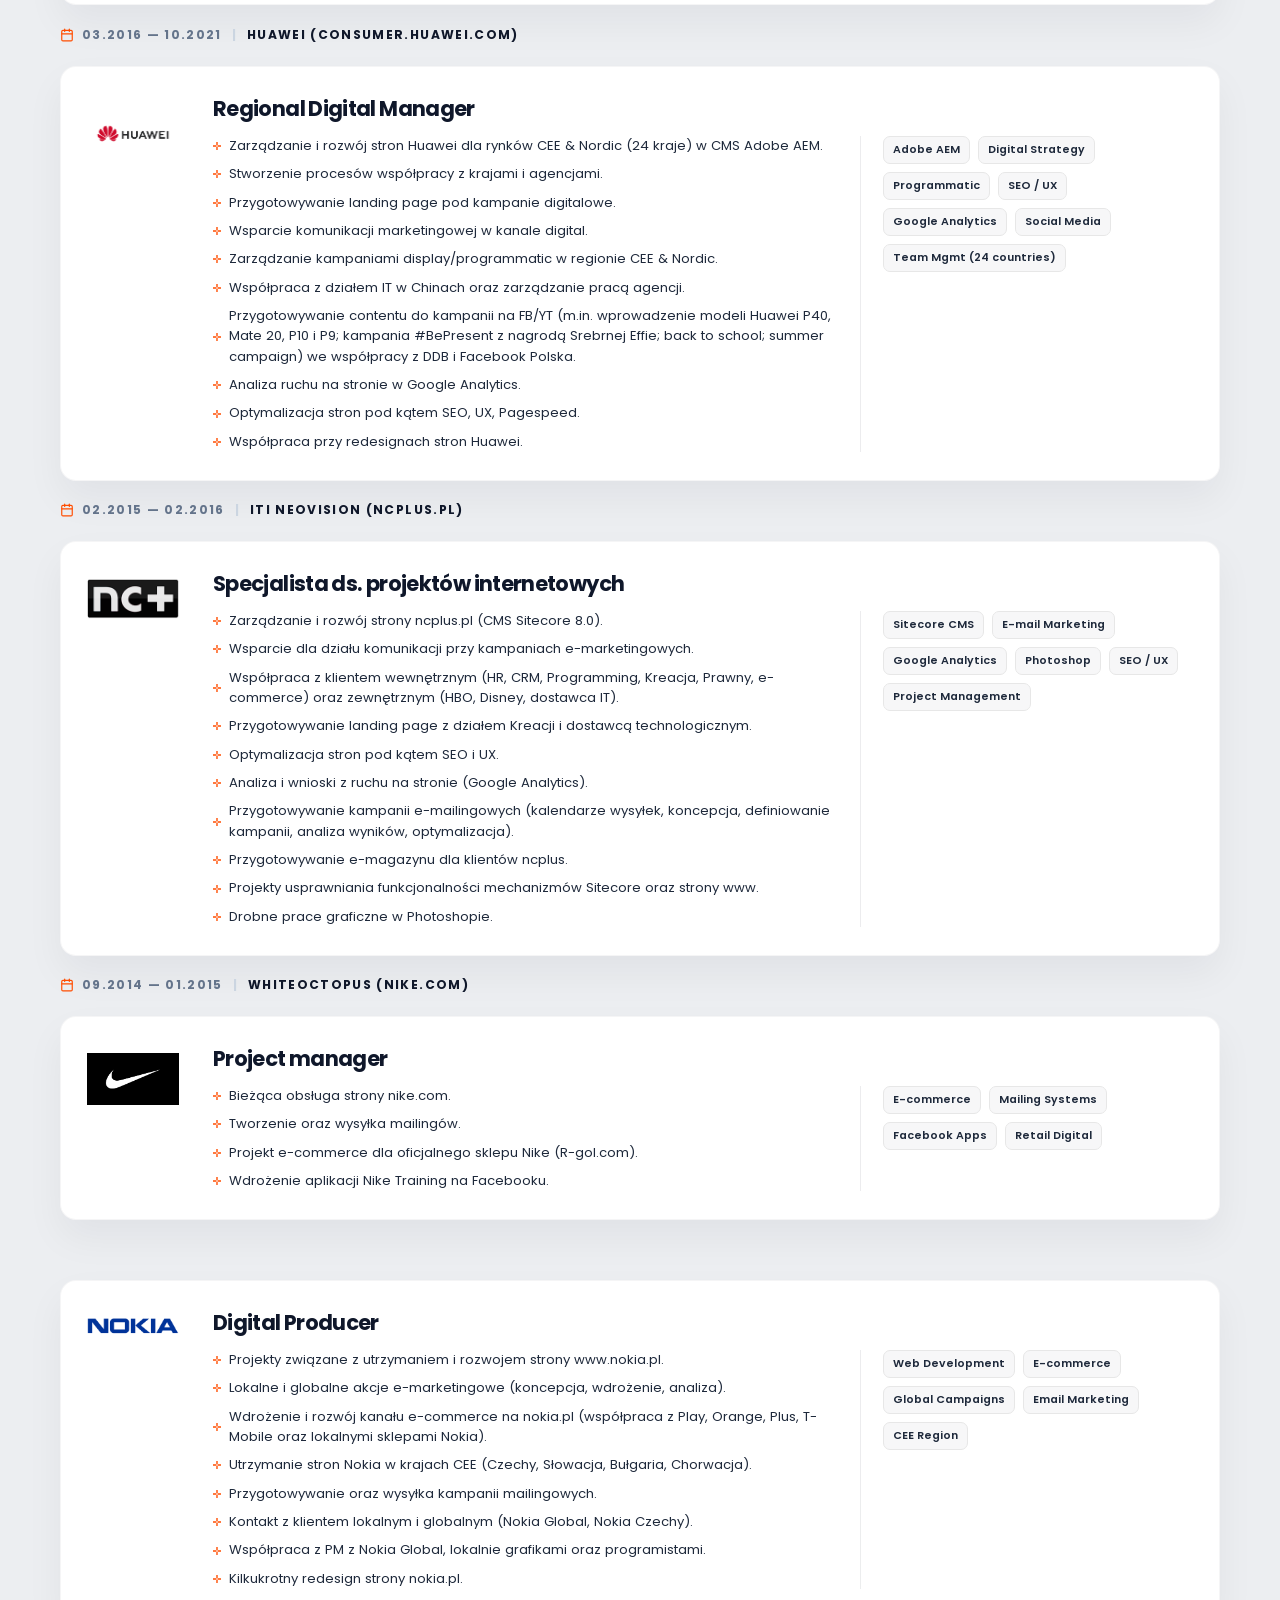
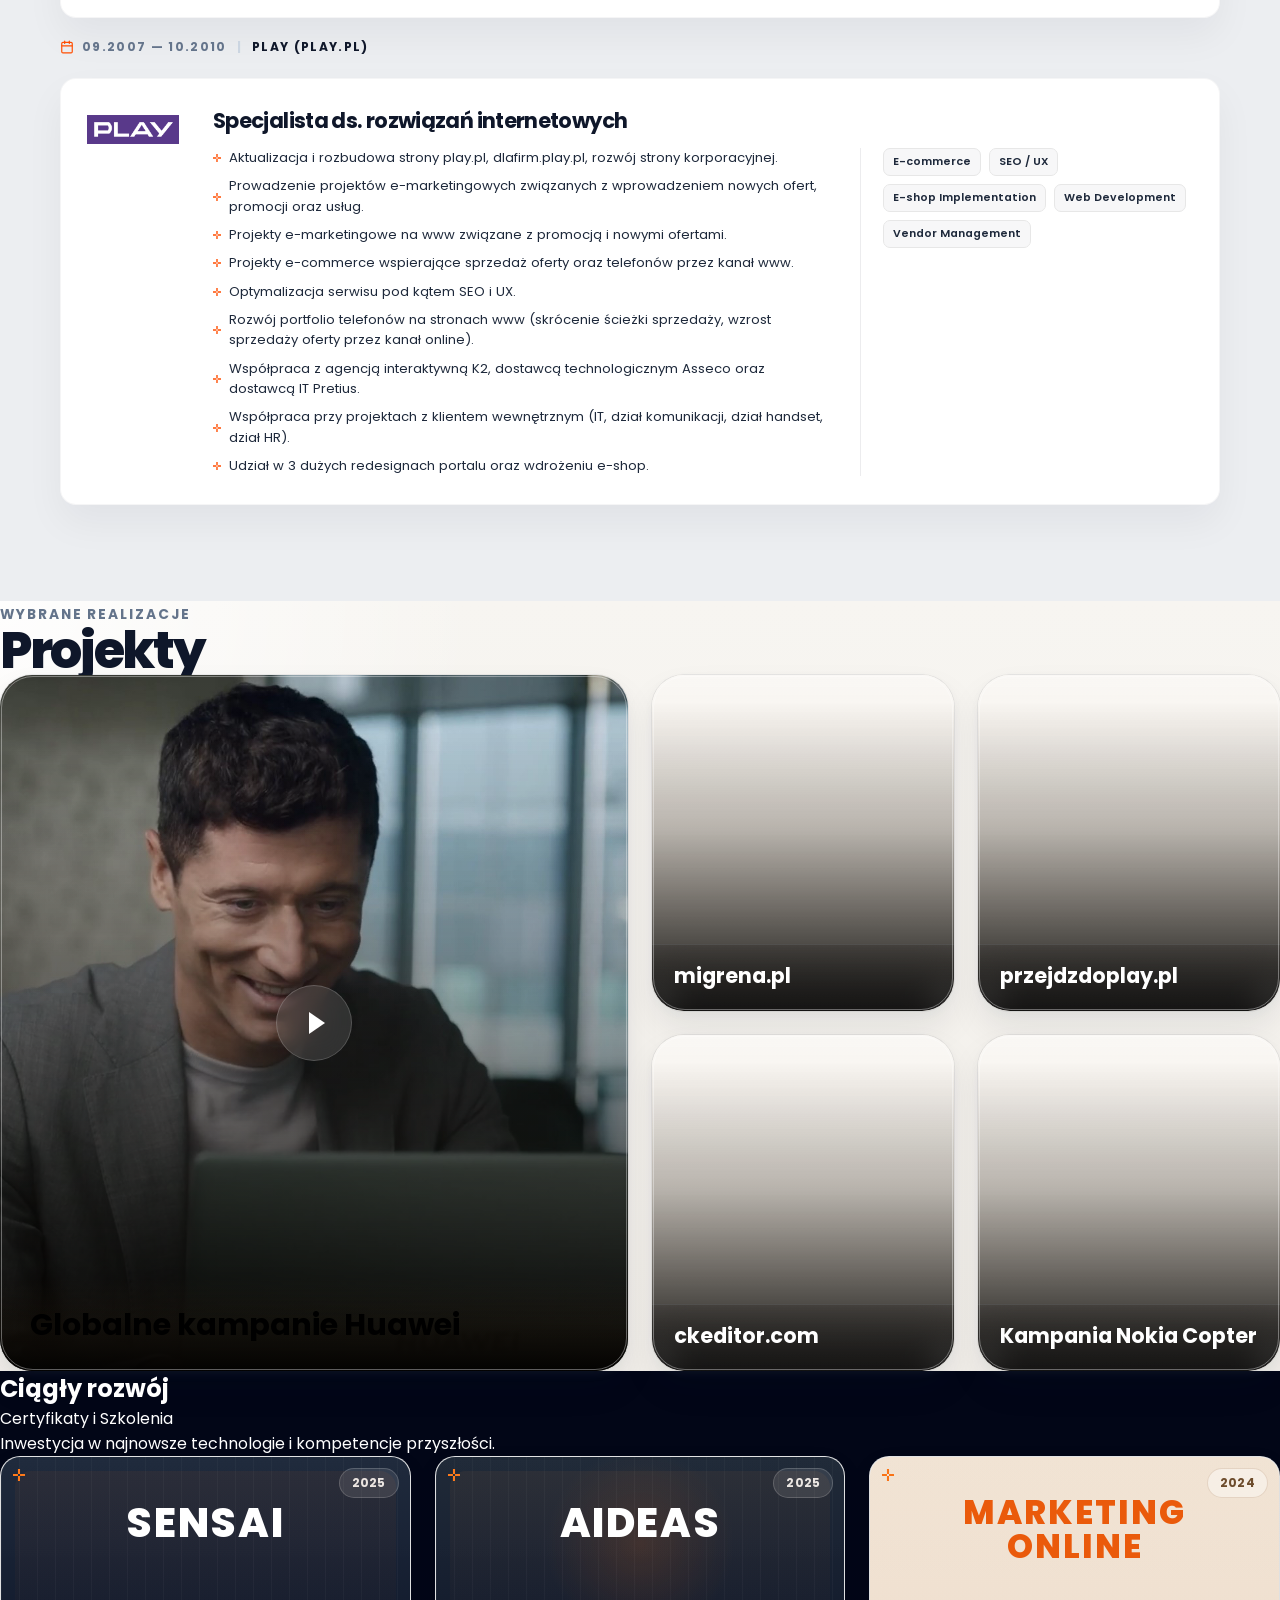
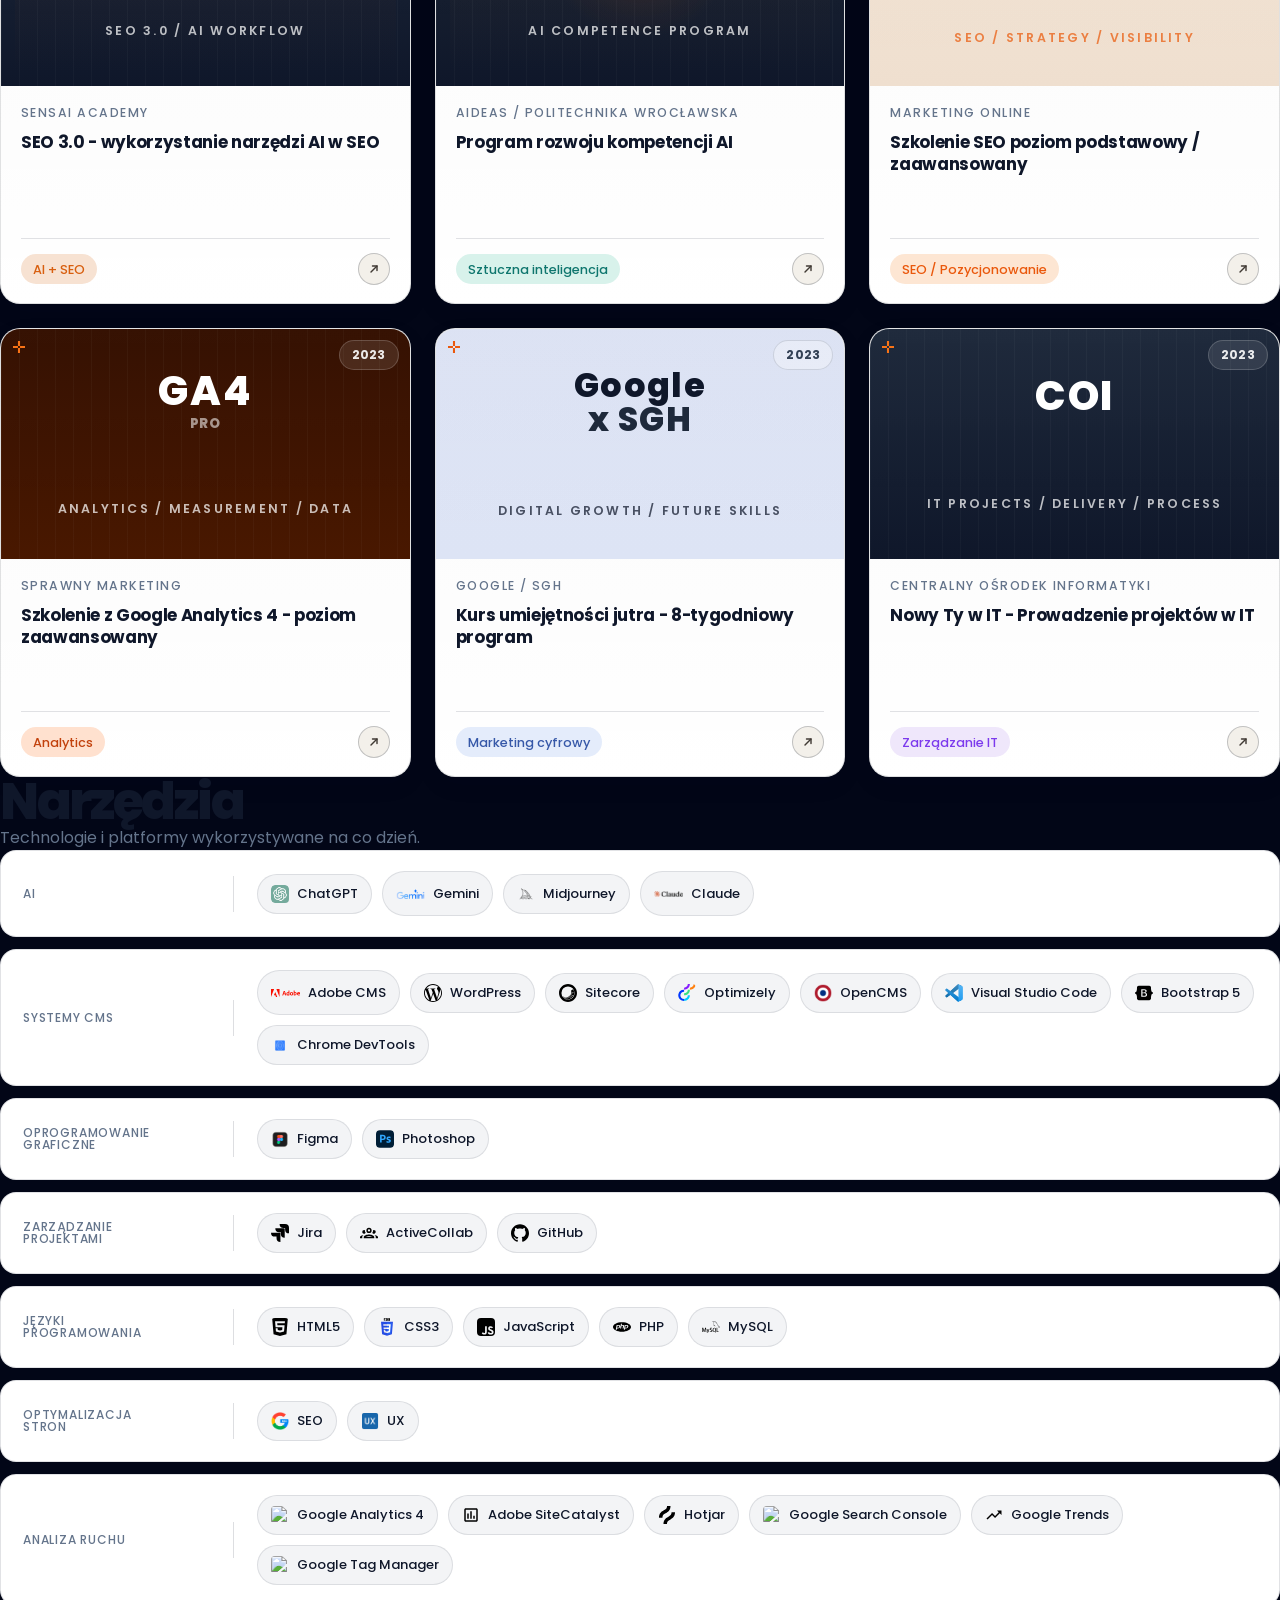
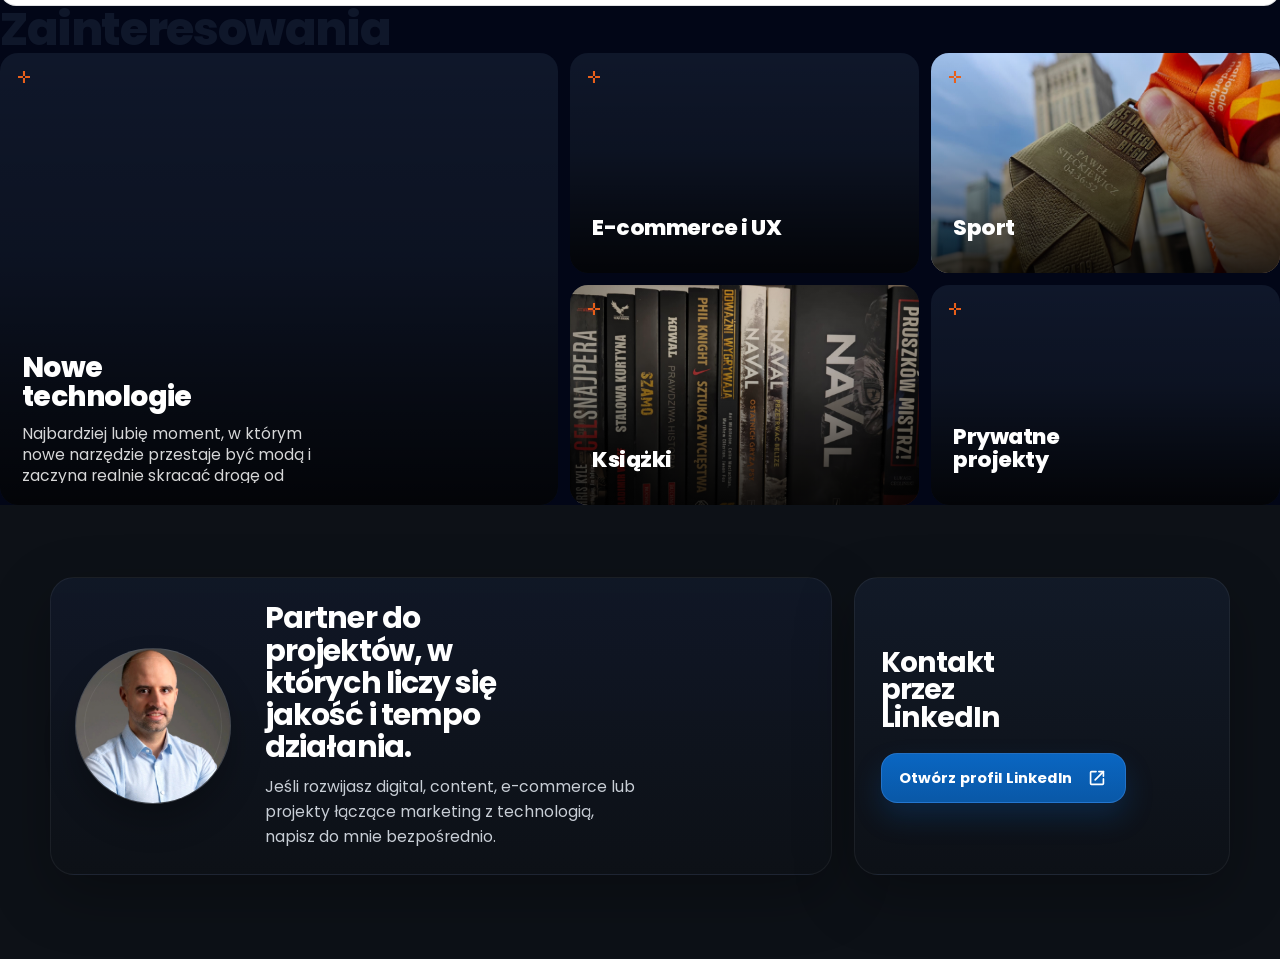
==== commit de53c05e: "zmiany906cv" ====
--- a/index.html
+++ b/index.html
@@ -93,9 +93,16 @@
                                 <span class="text-sm text-white/25 transition-colors duration-200 [.active_&]:text-[#FF5500] group-hover:text-white/70">→</span>
                             </a>
                         </li>
+                        <li class="opacity-0 translate-y-[18px] transition-all duration-300 ease-out [transition-delay:480ms] [.main-nav.is-open_&]:opacity-100 [.main-nav.is-open_&]:translate-y-0">
+                            <a class="flex min-h-[52px] items-center gap-4 border-b border-white/10 py-4 group" href="#kontakt">
+                                <span class="w-5 text-[10px] tabular-nums text-white/30">06</span>
+                                <span class="flex-1 truncate text-base md:text-lg font-medium text-white [.active_&]:text-[#FF5500]">Kontakt</span>
+                                <span class="text-sm text-white/25 transition-colors duration-200 [.active_&]:text-[#FF5500] group-hover:text-white/70">→</span>
+                            </a>
+                        </li>
                     </ul>
                     <div class="mt-auto flex gap-4 pt-6">
-                        <a class="text-[11px] tracking-wide text-white/30 transition-colors duration-200 hover:text-white/60" href="#">LinkedIn</a>
+                        <a class="text-[11px] tracking-wide text-white/30 transition-colors duration-200 hover:text-white/60" href="https://www.linkedin.com/in/pawelsteckiewicz/" target="_blank" rel="noreferrer">LinkedIn</a>
                         <a class="text-[11px] tracking-wide text-white/30 transition-colors duration-200 hover:text-white/60" href="https://github.com/Stecudesign/cv">GitHub</a>
                         <a class="text-[11px] tracking-wide text-white/30 transition-colors duration-200 hover:text-white/60" href="#">Email</a>
                     </div>
@@ -195,7 +202,7 @@
         <section class="bento-section bg-bg-light text-text-main py-24 px-6 md:px-16" id="doswiadczenie" data-nav-theme="light" aria-labelledby="bento-title">
             <div class="bento-inner mx-auto w-full max-w-[1440px]">
                 <div class="bento-head mb-12">
-                    <span class="bento-eyebrow mb-3.5 text-[rgba(38,38,38,0.55)]">Kariera</span>
+                    <span class="bento-eyebrow mb-3.5">Kariera</span>
                     <h2 id="bento-title" class="bento-title font-main text-3xl md:text-4xl font-bold uppercase tracking-tight text-slate-950">Doświadczenie</h2>
                 </div>
 
@@ -508,7 +515,7 @@
 
         <section class="projects-section bg-slate-50 px-8 py-24 text-neutral-900" id="projekty" data-nav-theme="light" aria-labelledby="projects-title">
             <div class="projects-head w-full mx-auto mb-12">
-                <span class="projects-eyebrow mb-3 inline-flex text-[rgba(23,23,23,0.6)]">Wybrane realizacje</span>
+                <span class="projects-eyebrow mb-3 inline-flex">Wybrane realizacje</span>
                 <h2 id="projects-title" class="projects-title text-slate-950">Projekty</h2>
             </div>
             <div class="projects-grid">
@@ -757,7 +764,7 @@
             <div class="tools-shell mx-auto p-0 bg-transparent">
                 <div class="tools-head mb-[38px]">
                     <h2 id="tools-title" class="text-slate-950">Narzędzia</h2>
-                    <p class="mt-3 text-[#7a7a7a]">Technologie i platformy wykorzystywane na co dzień.</p>
+                    <p class="mt-3">Technologie i platformy wykorzystywane na co dzień.</p>
                 </div>
 
                 <div class="tools-list" aria-label="Kategorie narzędzi i technologii">
@@ -924,6 +931,35 @@
                 </div>
             </div>
         </section>
+        <section class="contact-section" id="kontakt" data-nav-theme="dark" aria-labelledby="contact-title">
+            <div class="contact-shell">
+                <div class="contact-section-main">
+                    <div class="contact-section-intro">
+                        <div class="contact-story-photo-wrap">
+                            <img src="img/omnie/pawel.jpg" alt="Paweł Steckiewicz" class="contact-story-photo" loading="lazy">
+                        </div>
+                        <div class="contact-story-copy">
+                            <h2 id="contact-title">Partner do projektów, w których liczy się jakość i tempo działania.</h2>
+                            <p>Jeśli rozwijasz digital, content, e-commerce lub projekty łączące marketing z technologią, napisz do mnie bezpośrednio.</p>
+                        </div>
+                    </div>
+
+                    <aside class="contact-proof-cta" aria-label="Kontakt przez LinkedIn">
+                        
+                        <h3>Kontakt przez LinkedIn</h3>
+                        
+                        <a class="contact-linkedin-button" href="https://www.linkedin.com/in/pawelsteckiewicz/" target="_blank" rel="noreferrer" aria-label="Przejdź do profilu LinkedIn Pawła Steckiewicza">
+                            <span>Otwórz profil LinkedIn</span>
+                            <svg viewBox="0 0 24 24" aria-hidden="true" focusable="false">
+                                <path d="M14 5h5v5"></path>
+                                <path d="M10 14 19 5"></path>
+                                <path d="M19 13v5a1 1 0 0 1-1 1h-12a1 1 0 0 1-1-1v-12a1 1 0 0 1 1-1h5"></path>
+                            </svg>
+                        </a>
+                    </aside>
+                </div>
+            </div>
+        </section>
         <script src="script.js"></script>
     </body>
 </html>
--- a/style.css
+++ b/style.css
@@ -2,8 +2,9 @@
     --primary: #ff4d00;
     --primary-dark: #d94100;
     --secondary: #020617;
-    --text-main: #2d2d2d;
-    --text-muted: #6b7280;
+    --text-heading: #0f172a;
+    --text-main: #1e293b;
+    --text-muted: #64748b;
     --bg-light: #f3f4f6;
     --white: #ffffff;
     --font-main: 'Poppins', sans-serif;
@@ -320,7 +321,7 @@
     line-height: 0.94;
     letter-spacing: -0.05em;
     font-weight: 800;
-    color: #0f172a;
+    color: var(--text-heading);
 }
 
 .about-highlight__text {
@@ -473,12 +474,12 @@
 }
 
 .bento-eyebrow {
-
     display: inline-flex;
     font-size: 0.82rem;
     font-weight: 700;
     letter-spacing: 0.16em;
     text-transform: uppercase;
+    color: var(--text-muted);
 }
 
 #bento-title,
@@ -489,7 +490,7 @@
     line-height: 0.94;
     letter-spacing: -0.045em;
     font-weight: 800;
-    color: #020617;
+    color: var(--text-heading);
 }
 
 .exp-features {
@@ -546,7 +547,7 @@
     align-items: center;
     gap: 10px;
     margin: 2px 0 4px;
-    color: #64748b;
+    color: var(--text-muted);
     font-size: 0.76rem;
     font-weight: 700;
     letter-spacing: 0.11em;
@@ -581,7 +582,7 @@
 }
 
 .exp-feature-company {
-    color: #0f172a;
+    color: var(--text-heading);
     font-weight: 700;
 }
 
@@ -646,7 +647,7 @@
     line-height: 1.18;
     font-weight: 700;
     letter-spacing: -0.03em;
-    color: #262626;
+    color: var(--text-heading);
 }
 
 .job-content-wrapper {
@@ -667,7 +668,7 @@
     max-width: 100%;
     font-size: 0.82rem;
     line-height: 1.55;
-    color: #404040;
+    color: var(--text-main);
 }
 
 .exp-feature-list li {
@@ -719,7 +720,7 @@
     border: 1px solid #e7e7e7;
     border-radius: 7px;
     background: #f7f7f8;
-    color: #334155;
+    color: var(--text-main);
     font-size: 0.68rem;
     font-weight: 600;
     transition: background-color 0.2s ease, color 0.2s ease, border-color 0.2s ease;
@@ -764,14 +765,14 @@
     line-height: 1;
     letter-spacing: 0.11em;
     text-transform: uppercase;
-    color: #6b7280;
+    color: var(--text-muted);
 }
 
 .exp-feature-inline-header-date {
     display: inline-flex;
     align-items: center;
     gap: 8px;
-    color: #6b7280;
+    color: var(--text-muted);
     font-weight: 650;
     white-space: nowrap;
 }
@@ -790,7 +791,7 @@
 }
 
 .exp-feature-inline-header-company {
-    color: #0f172a;
+    color: var(--text-heading);
     font-weight: 700;
     white-space: nowrap;
     overflow: hidden;
@@ -801,12 +802,12 @@
 }
 
 .projects-eyebrow {
-
     display: inline-flex;
     font-size: 0.86rem;
     font-weight: 700;
     letter-spacing: 0.14em;
     text-transform: uppercase;
+    color: var(--text-muted);
 }
 
 .projects-grid {
@@ -1422,7 +1423,7 @@
 }
 
 .cert-card__brand--compact span {
-    color: #334155;
+    color: var(--text-main);
 }
 
 .cert-card__brand-sub {
@@ -1452,7 +1453,7 @@
     font-weight: 500;
     letter-spacing: 0.12em;
     text-transform: uppercase;
-    color: #6b7280;
+    color: var(--text-muted);
 }
 
 .cert-card__title {
@@ -1462,7 +1463,7 @@
     font-weight: 700;
     line-height: 1.28;
     letter-spacing: -0.02em;
-    color: #0f172a;
+    color: var(--text-heading);
 }
 
 .cert-card__footer {
@@ -1647,6 +1648,7 @@
 .tools-head p {
     max-width: 620px;
     font-size: 1rem;
+    color: var(--text-muted);
 }
 
 .tools-list {
@@ -1792,7 +1794,7 @@
     font-size: 13px;
     line-height: 1.1;
     font-weight: 500;
-    color: #0f172a;
+    color: var(--text-heading);
     white-space: nowrap;
 }
 
@@ -2015,6 +2017,197 @@
     }
 }
 
+.contact-section {
+    position: relative;
+    padding: 72px 24px 84px;
+    background: #0d1117;
+    color: #f8fafc;
+}
+
+.contact-shell {
+    max-width: 1180px;
+    margin: 0 auto;
+}
+
+.contact-kicker {
+    margin: 0 0 14px;
+    color: rgba(191, 219, 254, 0.8);
+    font-size: 0.7rem;
+    font-weight: 700;
+    letter-spacing: 0.26em;
+    text-transform: uppercase;
+}
+
+.contact-section-intro,
+.contact-proof-cta {
+    border: 1px solid rgba(255, 255, 255, 0.06);
+    background: linear-gradient(180deg, rgba(17, 24, 39, 0.94), rgba(13, 17, 23, 0.98));
+    box-shadow: 0 20px 60px rgba(0, 0, 0, 0.28);
+}
+
+.contact-section-main {
+    display: grid;
+    grid-template-columns: minmax(0, 1.62fr) minmax(320px, 0.78fr);
+    gap: 22px;
+    align-items: stretch;
+}
+
+.contact-section-intro {
+    display: grid;
+    grid-template-columns: 168px minmax(0, 1fr);
+    gap: 22px;
+    align-items: center;
+    min-height: 100%;
+    padding: 24px;
+    border-radius: 24px;
+}
+
+.contact-story-photo-wrap {
+    position: relative;
+    align-self: center;
+    width: 156px;
+    aspect-ratio: 1 / 1;
+    overflow: hidden;
+    border-radius: 999px;
+    border: 1px solid rgba(255, 255, 255, 0.08);
+    background:
+        radial-gradient(circle at 50% 38%, rgba(255, 255, 255, 0.08), transparent 58%),
+        linear-gradient(180deg, #3f434b 0%, #2b3038 100%);
+    box-shadow:
+        0 18px 32px rgba(0, 0, 0, 0.24),
+        inset 0 1px 0 rgba(255, 255, 255, 0.06);
+}
+
+.contact-story-photo-wrap::before {
+    content: '';
+    position: absolute;
+    inset: 0;
+    background: linear-gradient(180deg, rgba(255, 255, 255, 0.03), transparent 28%, rgba(3, 7, 18, 0.12));
+    pointer-events: none;
+}
+
+.contact-story-photo-wrap::after {
+    content: '';
+    position: absolute;
+    inset: 8px;
+    border-radius: 999px;
+    border: 1px solid rgba(255, 255, 255, 0.06);
+    pointer-events: none;
+}
+
+.contact-story-photo {
+    width: 100%;
+    height: 100%;
+    object-fit: cover;
+    object-position: center 14%;
+    transform: scale(1.04);
+    filter: saturate(0.94) contrast(1.03);
+}
+
+.contact-story-copy h2,
+.contact-proof-cta h3 {
+    margin: 0;
+    letter-spacing: -0.03em;
+    color: #fff;
+}
+
+.contact-story-copy {
+    display: flex;
+    flex-direction: column;
+    justify-content: center;
+    gap: 12px;
+}
+
+.contact-story-copy h2 {
+    max-width: 16ch;
+    font-size: clamp(1.72rem, 2.35vw, 1.95rem);
+    line-height: 1.07;
+}
+
+.contact-story-copy p {
+    margin: 0;
+    max-width: 42ch;
+    color: rgba(226, 232, 240, 0.88);
+    font-size: 0.98rem;
+    line-height: 1.58;
+}
+
+.contact-proof-cta {
+    display: flex;
+    flex-direction: column;
+    justify-content: center;
+    align-self: stretch;
+    min-height: 100%;
+    padding: 24px 26px;
+    border-radius: 24px;
+    background: linear-gradient(180deg, rgba(18, 26, 40, 0.98), rgba(13, 17, 23, 0.98));
+}
+
+.contact-proof-cta h3 {
+    margin: 0;
+    color: #fff;
+    max-width: 7ch;
+    font-size: clamp(1.72rem, 2.2vw, 2.15rem);
+    line-height: 0.98;
+    letter-spacing: -0.035em;
+}
+
+.contact-proof-cta p {
+    margin: 0;
+    color: rgba(226, 232, 240, 0.8);
+    font-size: 0.95rem;
+    line-height: 1.62;
+}
+
+.contact-proof-cta p:last-of-type {
+    margin-top: 12px;
+    max-width: 29ch;
+}
+
+.contact-linkedin-button {
+    display: inline-flex;
+    align-items: center;
+    justify-content: space-between;
+    align-self: flex-start;
+    gap: 14px;
+    width: fit-content;
+    max-width: 100%;
+    margin-top: 22px;
+    padding: 13px 17px;
+    border-radius: 16px;
+    border: 1px solid rgba(72, 143, 228, 0.42);
+    background: linear-gradient(180deg, #0a66c2 0%, #0958a7 100%);
+    color: #fff;
+    font-size: 0.92rem;
+    font-weight: 700;
+    letter-spacing: 0.01em;
+    text-decoration: none;
+    box-shadow: 0 14px 28px rgba(10, 102, 194, 0.22);
+    transition:
+        transform 0.25s ease,
+        box-shadow 0.25s ease,
+        background-color 0.25s ease,
+        border-color 0.25s ease;
+}
+
+.contact-linkedin-button:hover {
+    transform: translateY(-2px);
+    background: linear-gradient(180deg, #1176db 0%, #0a66c2 100%);
+    border-color: rgba(255, 255, 255, 0.16);
+    box-shadow: 0 18px 34px rgba(10, 102, 194, 0.3);
+}
+
+.contact-linkedin-button svg {
+    width: 22px;
+    height: 22px;
+    flex: 0 0 22px;
+    stroke: currentColor;
+    stroke-width: 1.8;
+    fill: none;
+    stroke-linecap: round;
+    stroke-linejoin: round;
+}
+
 body.reveal-ready .projects-section,
 body.reveal-ready .interests-shell {
 
@@ -2066,7 +2259,8 @@
     .projects-section,
     .tools-section,
     .interests-bento,
-    .about-highlight {
+    .about-highlight,
+    .contact-section {
 
         padding-left: 24px;
         padding-right: 24px;
@@ -2253,6 +2447,19 @@
 
     .interest-card:nth-child(1) .card-title {
         font-size: 2rem;
+    }
+
+    .contact-section-main {
+        grid-template-columns: 1fr;
+    }
+
+    .contact-section-intro {
+        grid-template-columns: 156px minmax(0, 1fr);
+        gap: 18px;
+    }
+
+    .contact-story-copy {
+        gap: 12px;
     }
 
     .exp-feature {
@@ -2630,7 +2837,8 @@
     .projects-section,
     .tools-section,
     .interests-bento,
-    .about-highlight {
+    .about-highlight,
+    .contact-section {
 
         padding-left: 18px;
         padding-right: 18px;
@@ -2667,6 +2875,44 @@
 
     .about-highlight__card--side {
         aspect-ratio: 16 / 10;
+    }
+
+    .contact-section {
+        padding-top: 64px;
+        padding-bottom: 72px;
+    }
+
+    .contact-section-intro,
+    .contact-proof-cta {
+        padding: 20px;
+        border-radius: 22px;
+    }
+
+    .contact-section-intro {
+        grid-template-columns: 1fr;
+        gap: 18px;
+    }
+
+    .contact-story-photo-wrap {
+        width: min(156px, 100%);
+    }
+
+    .contact-story-copy h2,
+    .contact-proof-cta h3 {
+        max-width: none;
+        font-size: clamp(1.8rem, 10vw, 2.35rem);
+    }
+
+    .contact-story-copy p {
+        max-width: none;
+    }
+
+    .contact-section-main {
+        gap: 16px;
+    }
+
+    .contact-linkedin-button {
+        width: fit-content;
     }
 
     .exp-feature {
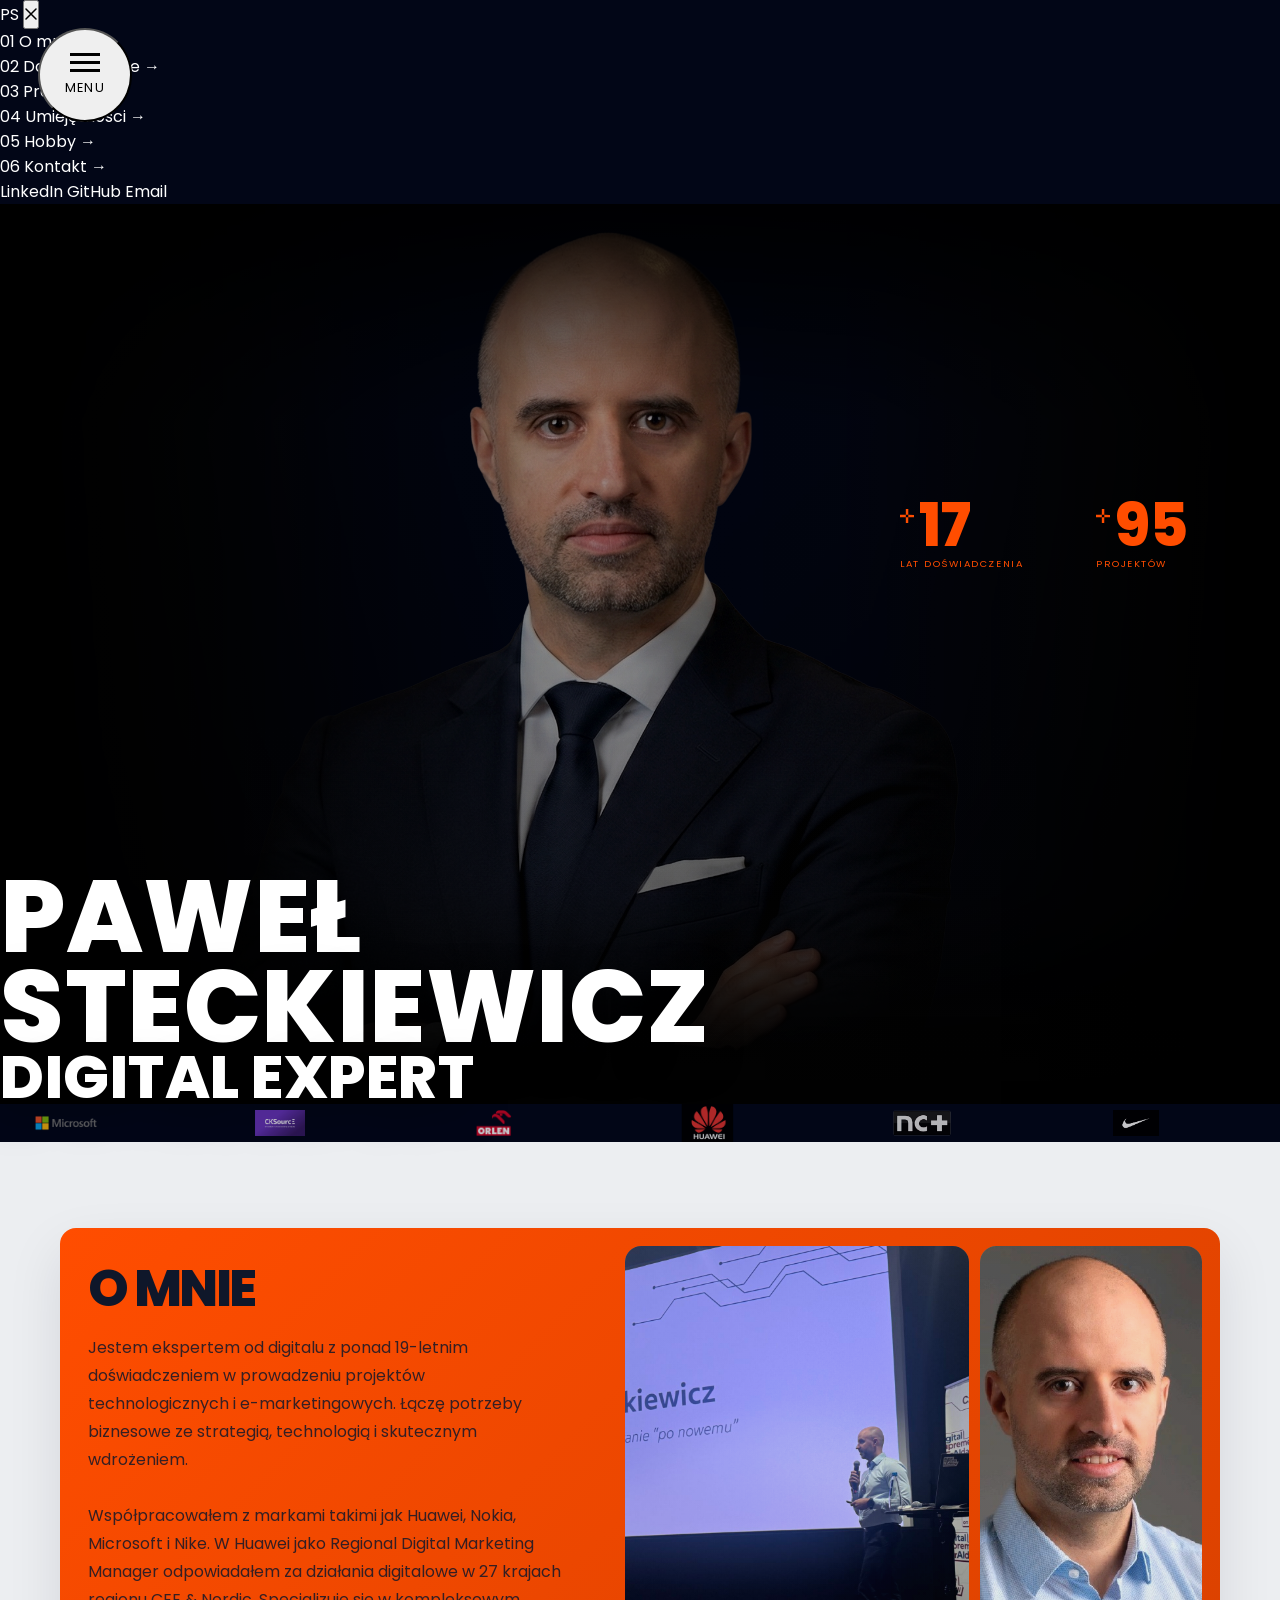
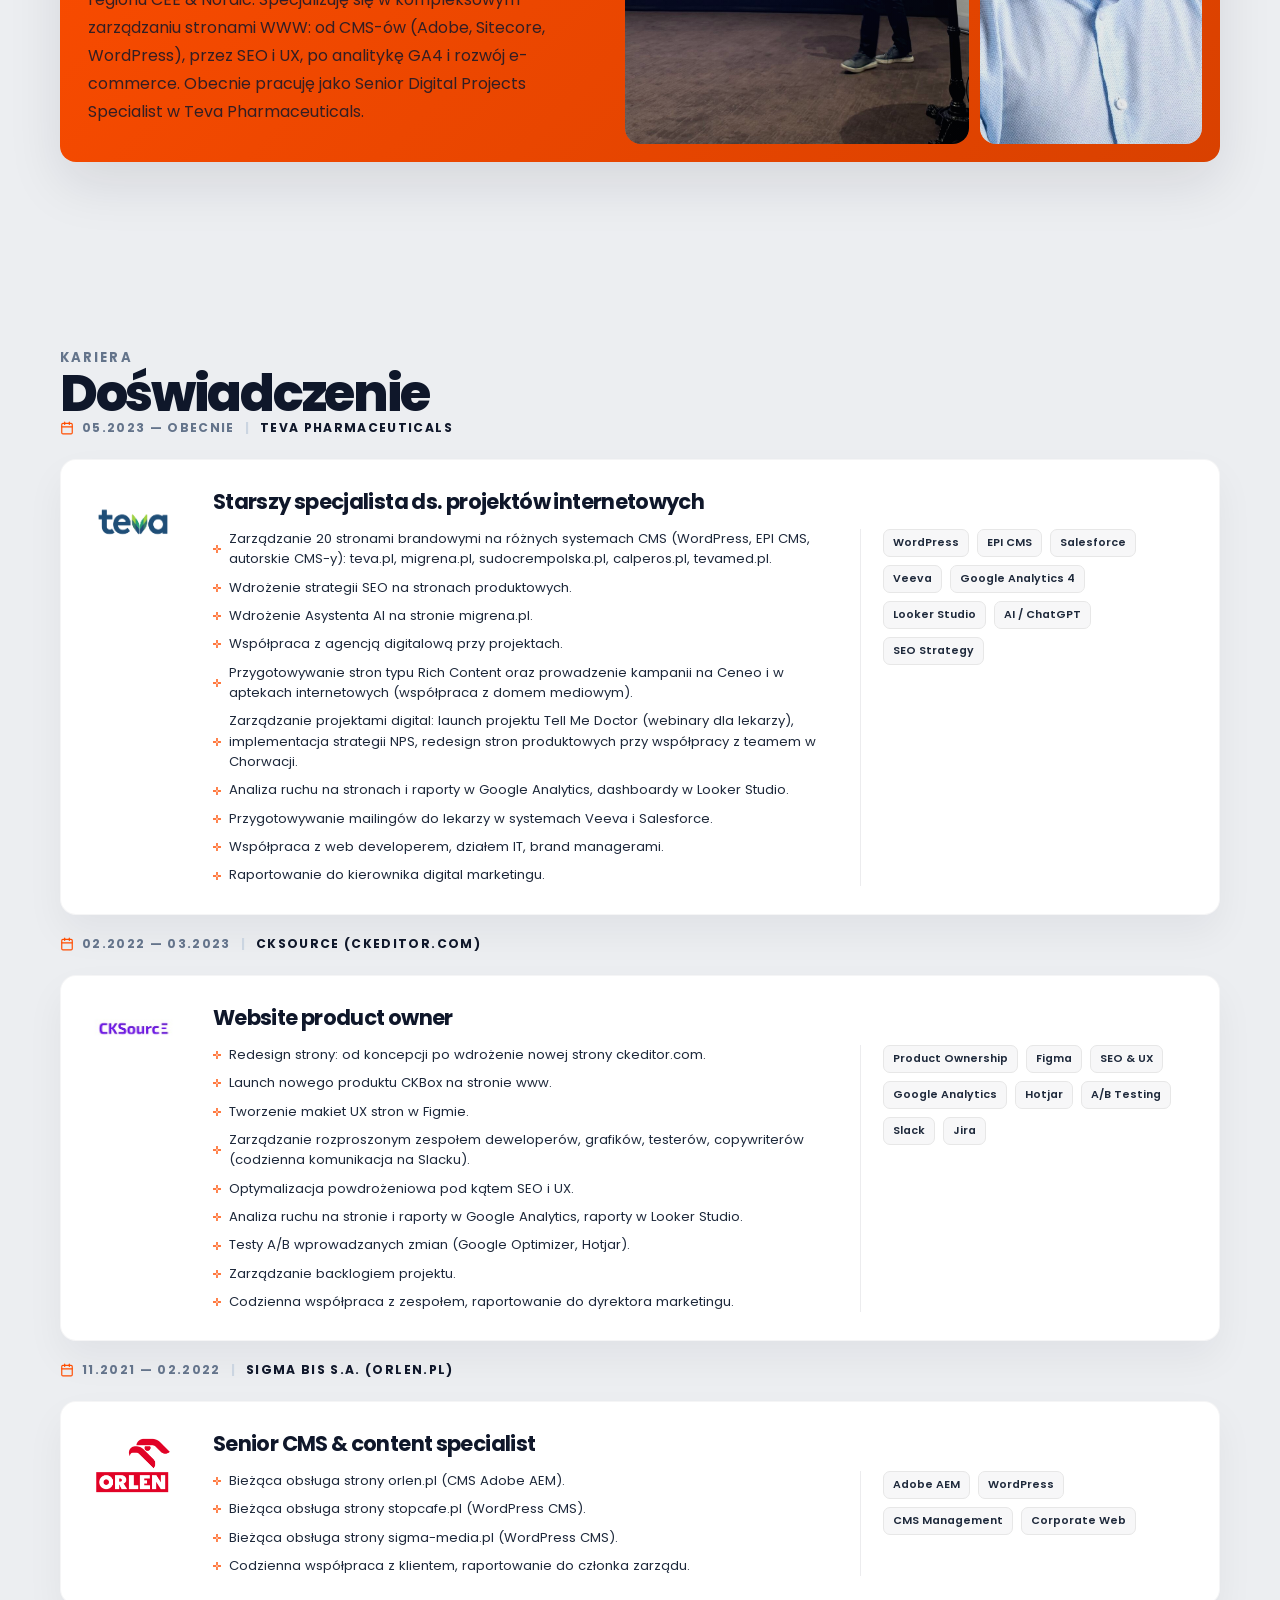
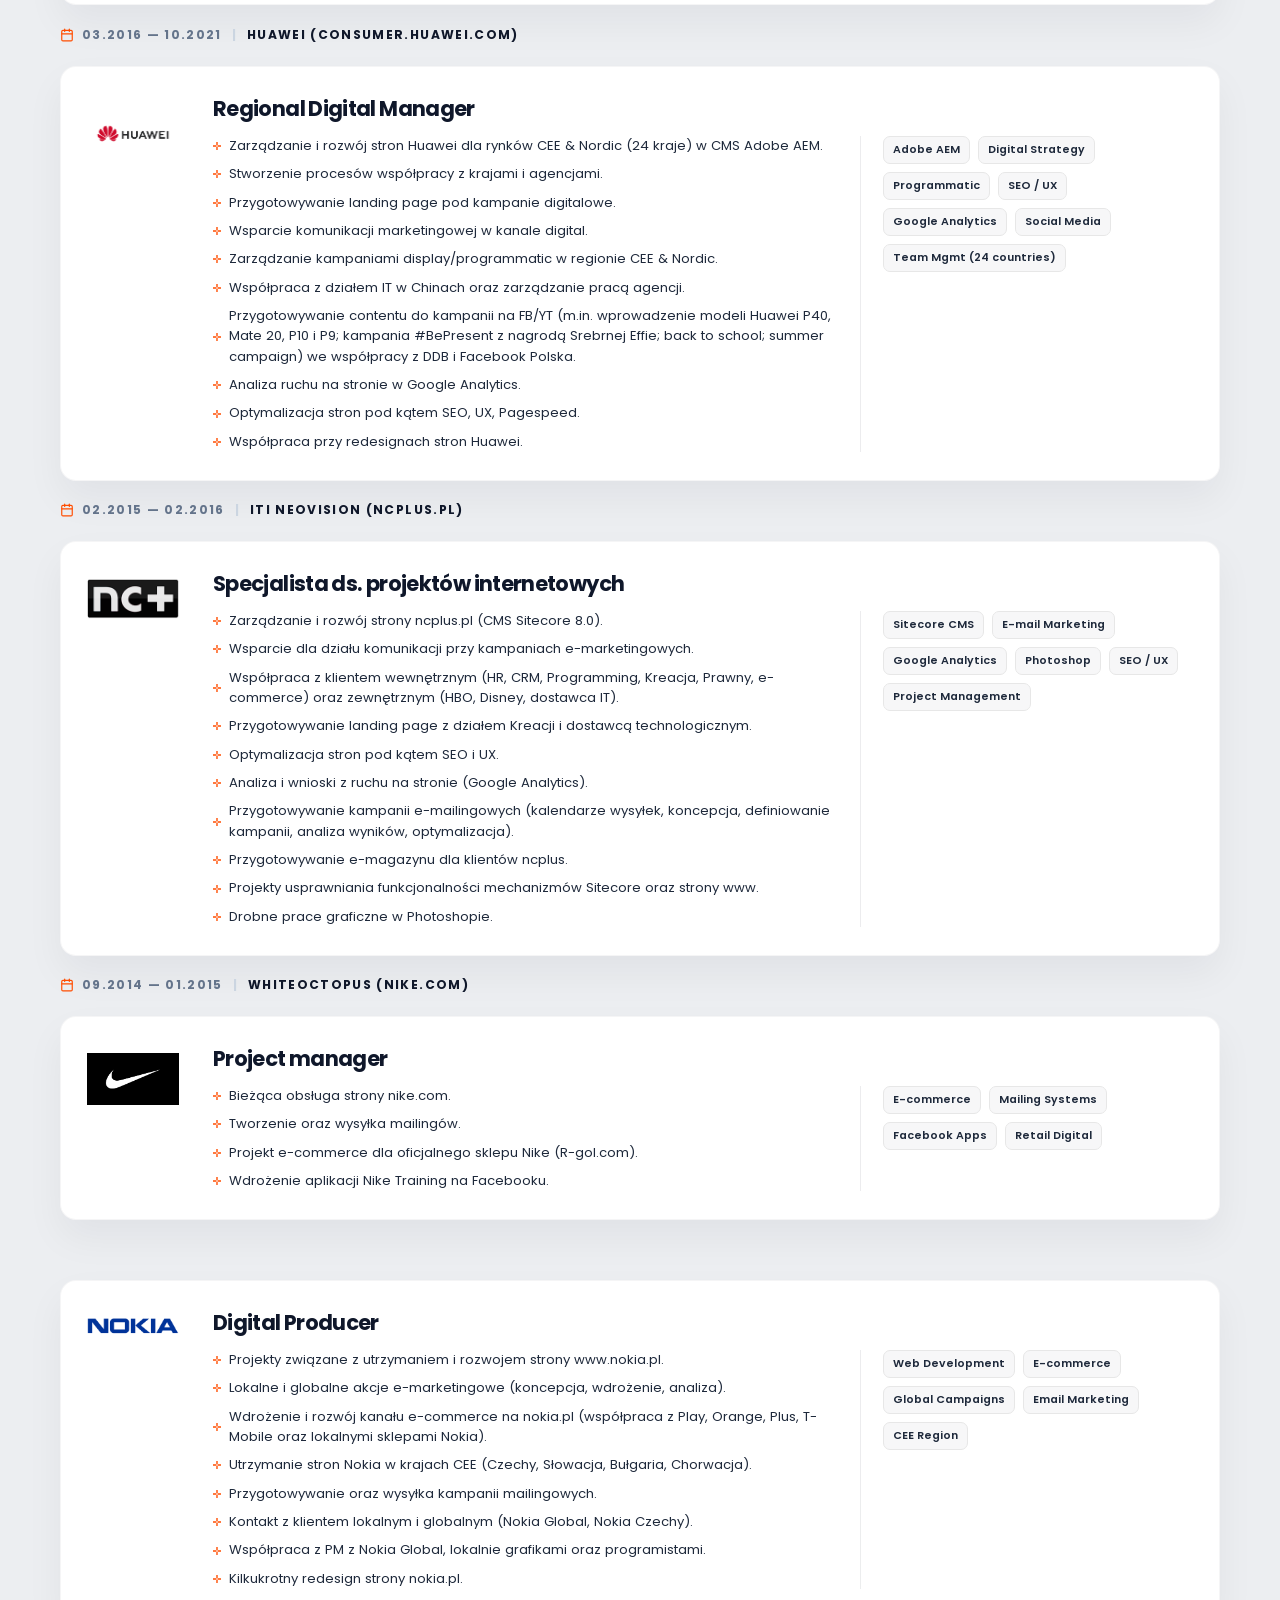
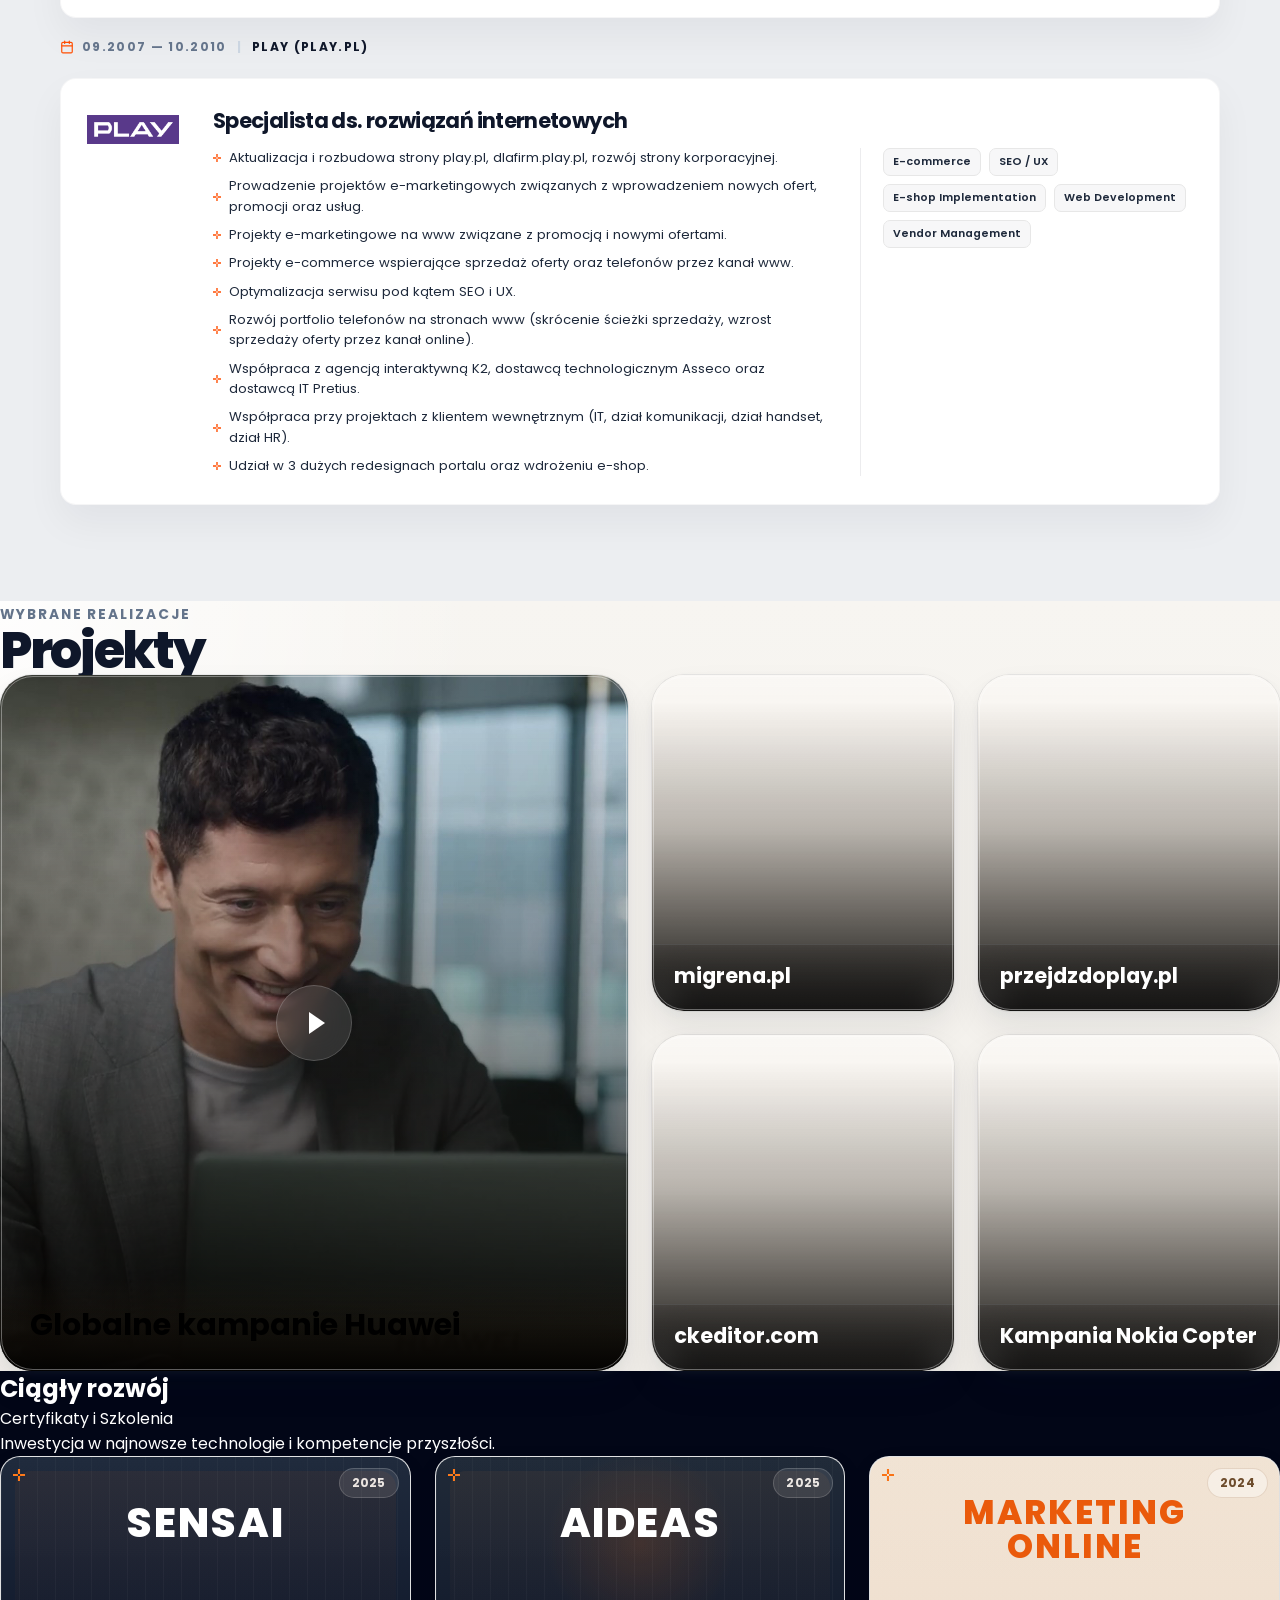
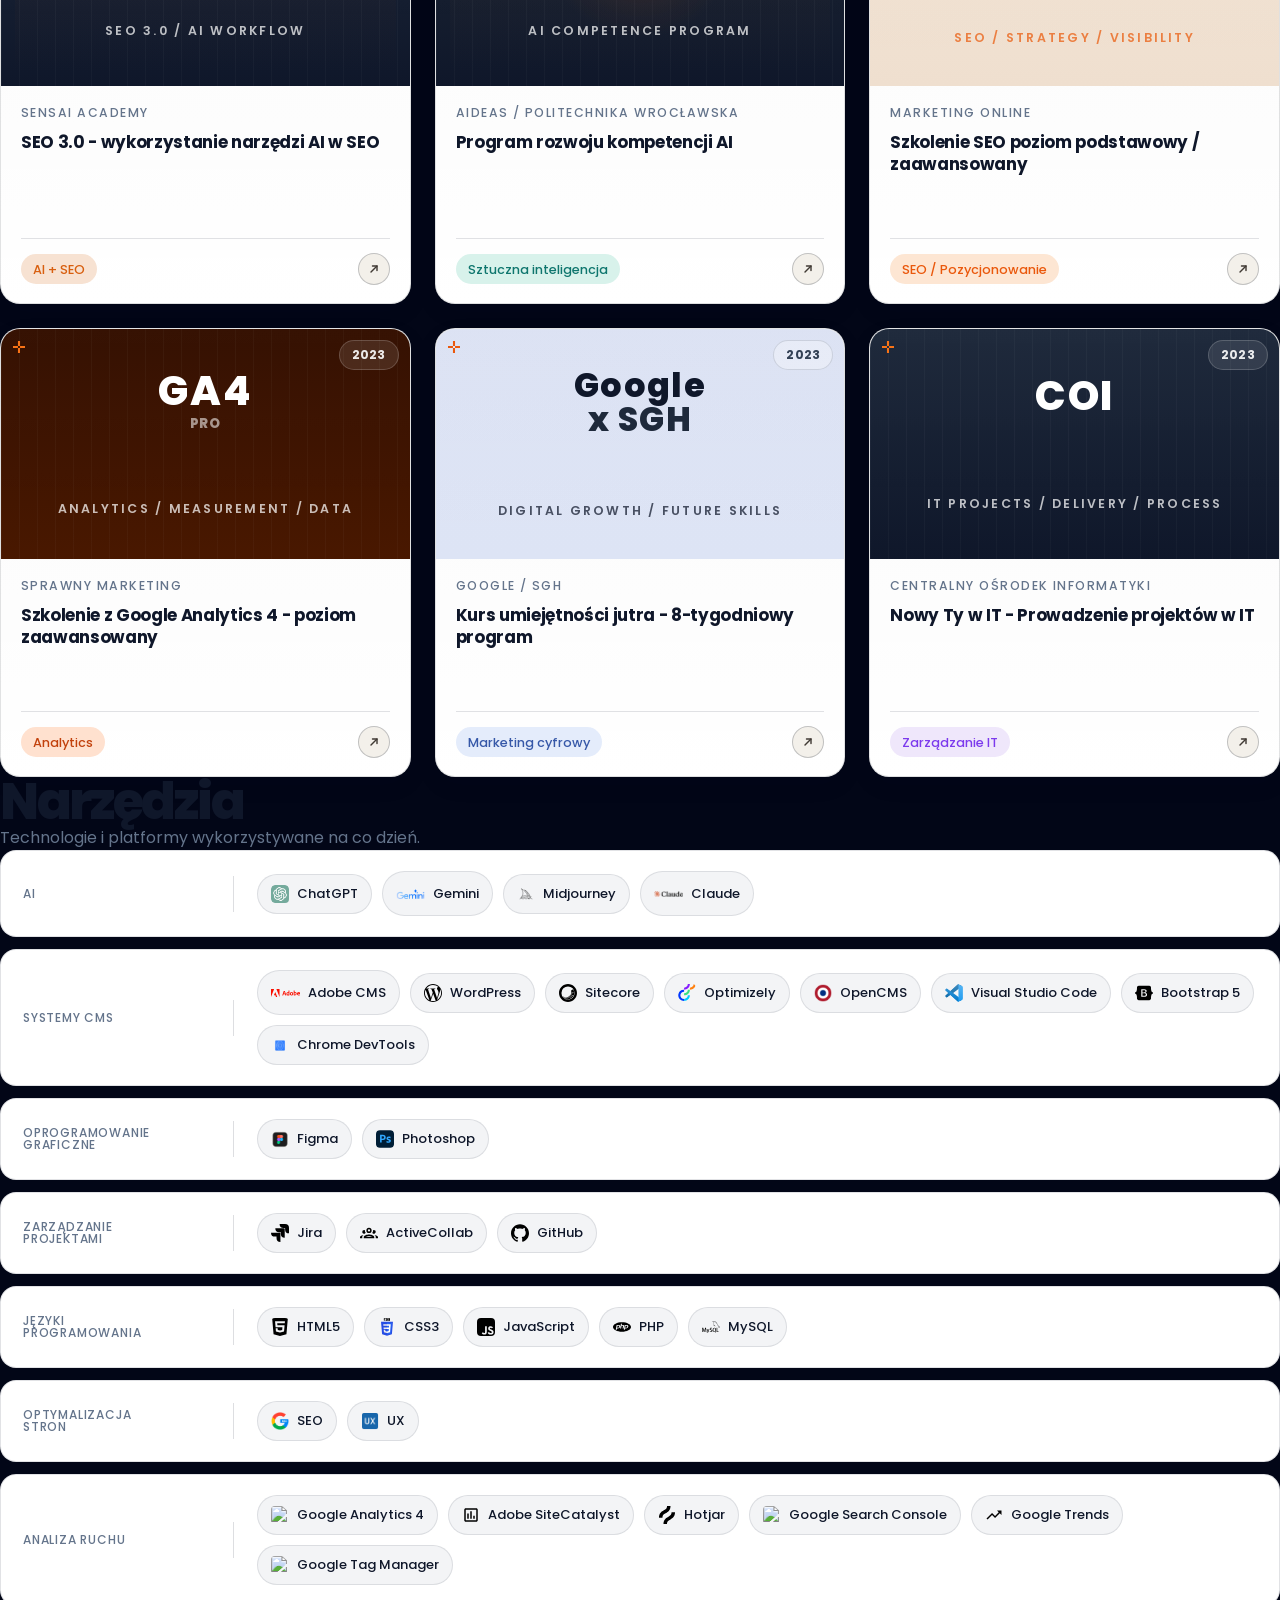
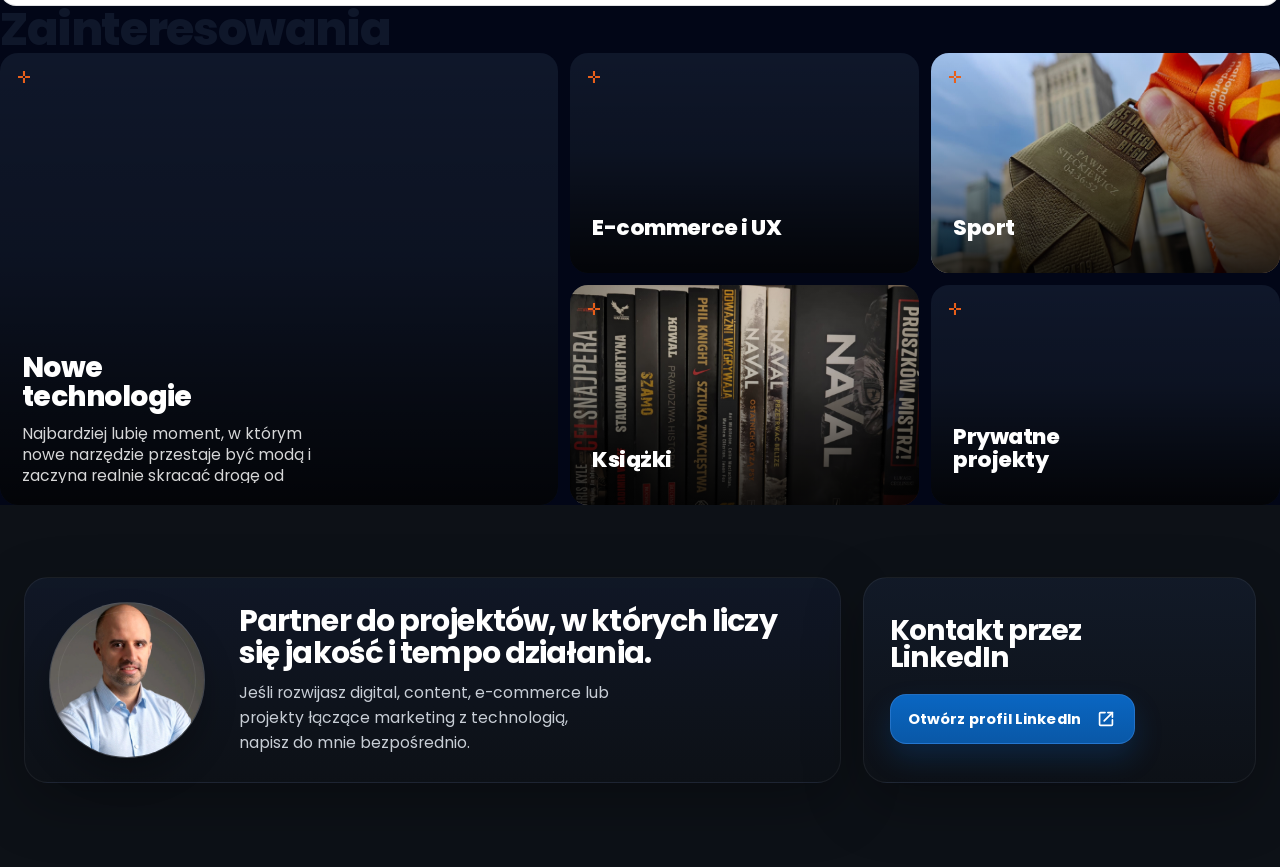
==== commit f05ee521: "zmiaany1606" ====
--- a/index.html
+++ b/index.html
@@ -183,9 +183,9 @@
                 <div class="about-highlight__copy">
                     <h2 id="about-highlight-title" class="about-highlight__title">O MNIE</h2>
                     <p class="about-highlight__text">
-                        Jestem ekspertem digitalowym z ponad 15-letnim doświadczeniem w prowadzeniu projektów technologicznych i e-marketingowych. Łączę potrzeby biznesowe ze strategią, technologią i skutecznym wdrożeniem.
+                        Jestem ekspertem od digitalu z ponad 19-letnim doświadczeniem w prowadzeniu projektów technologicznych i e-marketingowych. Łączę potrzeby biznesowe ze strategią, technologią i skutecznym wdrożeniem.
                         <br><br>
-                        Współpracowałem z markami takimi jak Huawei, Nokia, Microsoft i Nike. W Huawei jako Regional Digital Marketing Manager odpowiadałem za działania marketingowe w 27 krajach regionu CEE & Nordic. Specjalizuję się w kompleksowym zarządzaniu stronami WWW: od CMS-ów (Adobe, Sitecore, WordPress), przez SEO i UX, po analitykę GA4 i rozwój e-commerce. Obecnie pracuję jako Senior Digital Projects Specialist w Teva Pharmaceuticals.
+                        Współpracowałem z markami takimi jak Huawei, Nokia, Microsoft i Nike. W Huawei jako Regional Digital Marketing Manager odpowiadałem za działania digitalowe w 27 krajach regionu CEE & Nordic. Specjalizuję się w kompleksowym zarządzaniu stronami WWW: od CMS-ów (Adobe, Sitecore, WordPress), przez SEO i UX, po analitykę GA4 i rozwój e-commerce. Obecnie pracuję jako Senior Digital Projects Specialist w Teva Pharmaceuticals.
                     </p>
                 </div>
                 <div class="about-highlight__gallery" aria-label="Zdjęcia o mnie">
@@ -961,6 +961,47 @@
             </div>
         </section>
         <script src="script.js"></script>
+        <script src="https://cdn.jsdelivr.net/npm/gsap@3.12.5/dist/gsap.min.js"></script>
+        <script src="https://cdn.jsdelivr.net/npm/gsap@3.12.5/dist/ScrollTrigger.min.js"></script>
+        <script>
+        gsap.registerPlugin(ScrollTrigger);
+
+        (function () {
+            const textEl = document.querySelector('.about-highlight__text');
+            if (!textEl) return;
+
+            // Split words, preserve <br>
+            const parts = textEl.innerHTML.split(/(<br\s*\/?>)/gi);
+            textEl.innerHTML = parts.map(part => {
+                if (/^<br/i.test(part)) return part;
+                return part.split(/(\s+)/).map(token => {
+                    if (!token || /^\s+$/.test(token)) return token;
+                    return `<span class="scrub-word">${token}</span>`;
+                }).join('');
+            }).join('');
+
+            const words = textEl.querySelectorAll('.scrub-word');
+
+            // Pre-ghost all words before the container becomes visible
+            gsap.set(words, { opacity: 0.15 });
+
+            // Take the copy container out of the CSS reveal system
+            const copyEl = textEl.closest('.about-highlight__copy');
+            if (copyEl) copyEl.classList.add('is-visible');
+
+            gsap.to(words, {
+                opacity: 1,
+                ease: 'none',
+                stagger: { each: 0.15, from: 'start' },
+                scrollTrigger: {
+                    trigger: textEl,
+                    start: 'top 75%',
+                    end: 'bottom 60%',
+                    scrub: 1,
+                }
+            });
+        })();
+        </script>
     </body>
 </html>
 
--- a/style.css
+++ b/style.css
@@ -162,7 +162,7 @@
 
 .hero-stats {
     position: absolute;
-    left: clamp(990px, 73.5vw, 1290px);
+    left: clamp(900px, 56vw, 1500px);
     bottom: 533px;
     display: flex;
     gap: 44px;
@@ -218,7 +218,7 @@
 .hero-logo-track {
     display: flex;
     width: max-content;
-    animation: hero-logo-scroll 88s linear infinite;
+    animation: hero-logo-scroll 20s linear infinite;
 }
 
 .hero-logo-marquee:hover .hero-logo-track {
@@ -294,7 +294,7 @@
 
 .about-highlight__inner {
     width: 100%;
-    max-width: 1360px;
+    max-width: 1440px;
     margin: 0 auto;
     display: grid;
     grid-template-columns: minmax(360px, 1fr) minmax(0, 1.08fr);
@@ -338,6 +338,11 @@
     align-items: stretch;
     gap: 12px;
     min-height: 468px;
+    transition: grid-template-columns 520ms cubic-bezier(0.4, 0, 0.2, 1);
+}
+
+.about-highlight__gallery:has(.about-highlight__card--portrait:hover) {
+    grid-template-columns: minmax(0, 1fr) minmax(0, 1.55fr);
 }
 
 .about-highlight__card {
@@ -2025,7 +2030,7 @@
 }
 
 .contact-shell {
-    max-width: 1180px;
+    max-width: 1440px;
     margin: 0 auto;
 }
 
@@ -2119,7 +2124,7 @@
 }
 
 .contact-story-copy h2 {
-    max-width: 16ch;
+    max-width: 36ch;
     font-size: clamp(1.72rem, 2.35vw, 1.95rem);
     line-height: 1.07;
 }
@@ -2146,7 +2151,7 @@
 .contact-proof-cta h3 {
     margin: 0;
     color: #fff;
-    max-width: 7ch;
+    max-width: 14ch;
     font-size: clamp(1.72rem, 2.2vw, 2.15rem);
     line-height: 0.98;
     letter-spacing: -0.035em;
@@ -2214,6 +2219,12 @@
     opacity: 1;
 }
 
+@media (min-width: 2200px) {
+    .hero-stats {
+        left: 1690px;
+    }
+}
+
 @media (max-width: 1100px) {
     .hero-content {
 
@@ -2231,7 +2242,7 @@
 
     .hero-stats {
         position: absolute;
-        left: clamp(700px, 73vw, 900px);
+        left: clamp(400px, 73vw, 600px);
         bottom: 484px;
         gap: 24px;
     }
@@ -2866,6 +2877,11 @@
 
     .about-highlight__gallery {
         grid-template-columns: 1fr;
+        transition: none;
+    }
+
+    .about-highlight__gallery:has(.about-highlight__card--portrait:hover) {
+        grid-template-columns: 1fr;
     }
 
     .about-highlight__card--main,
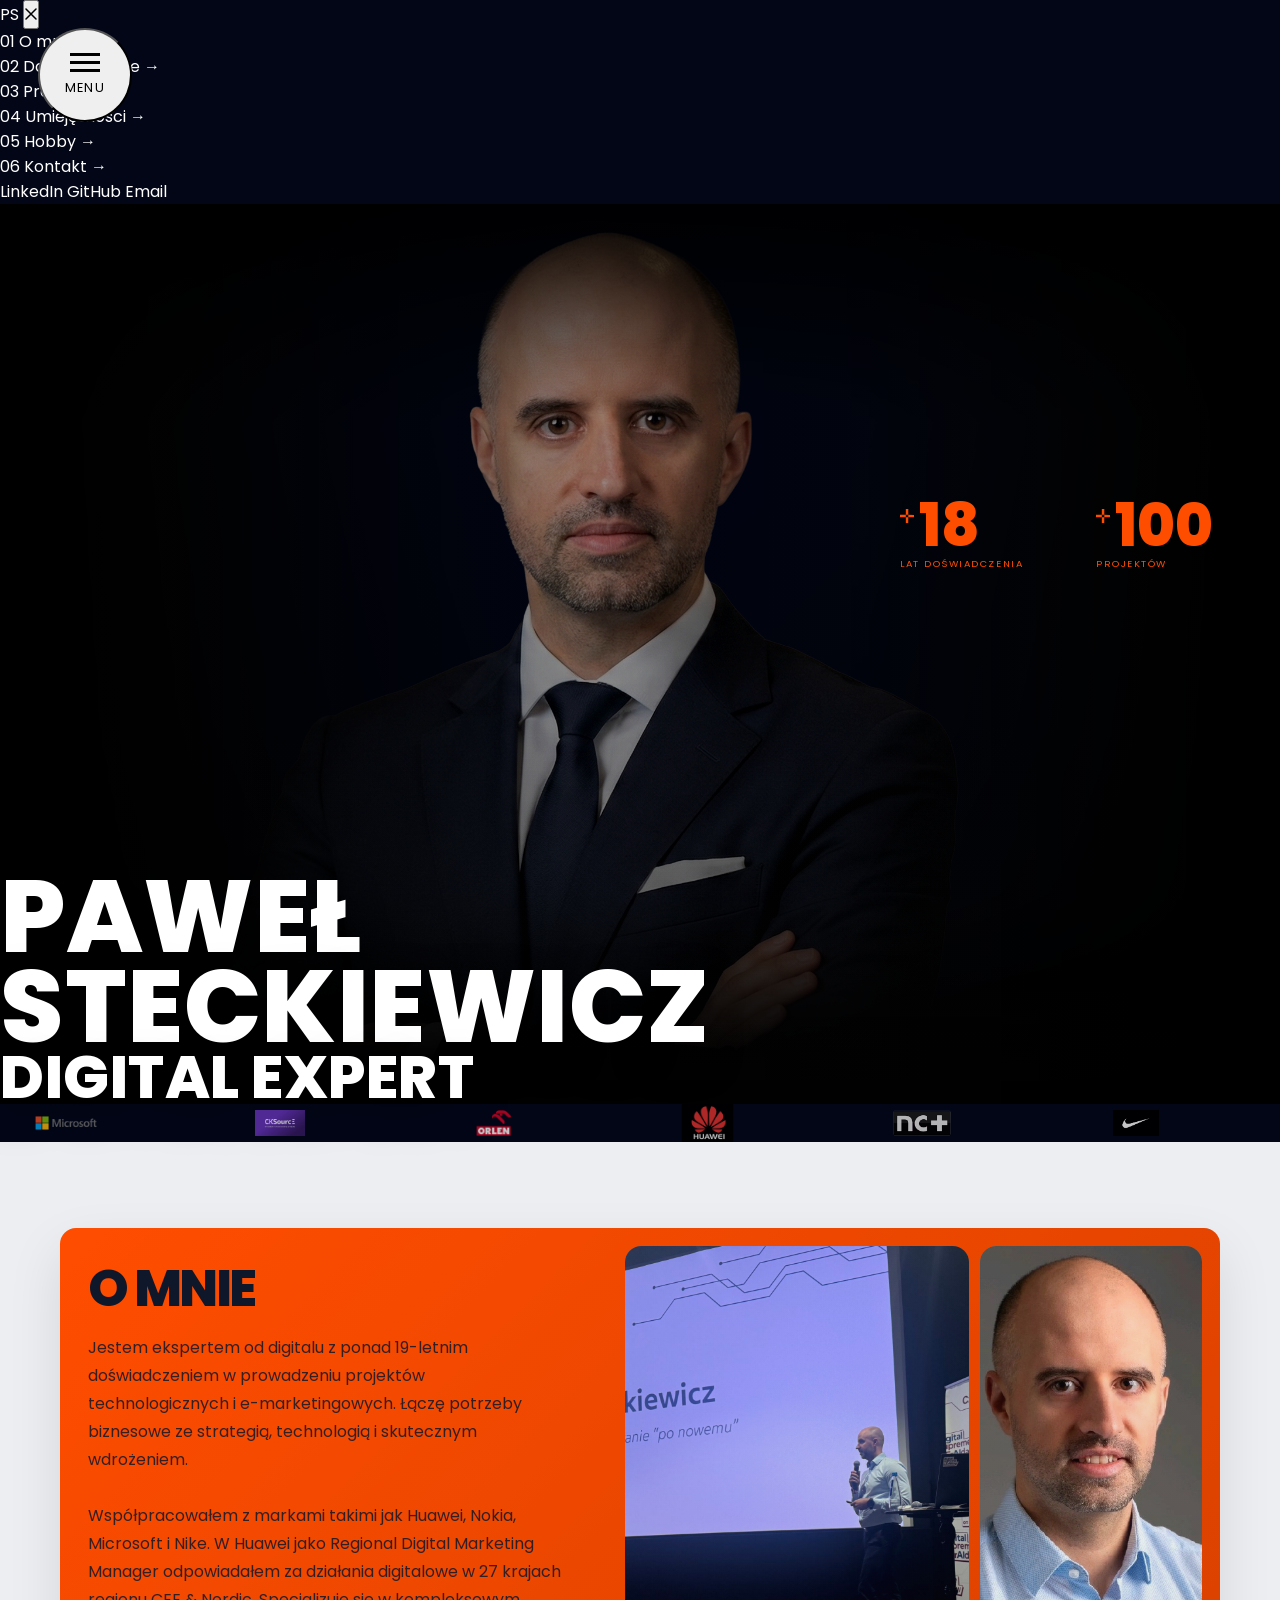
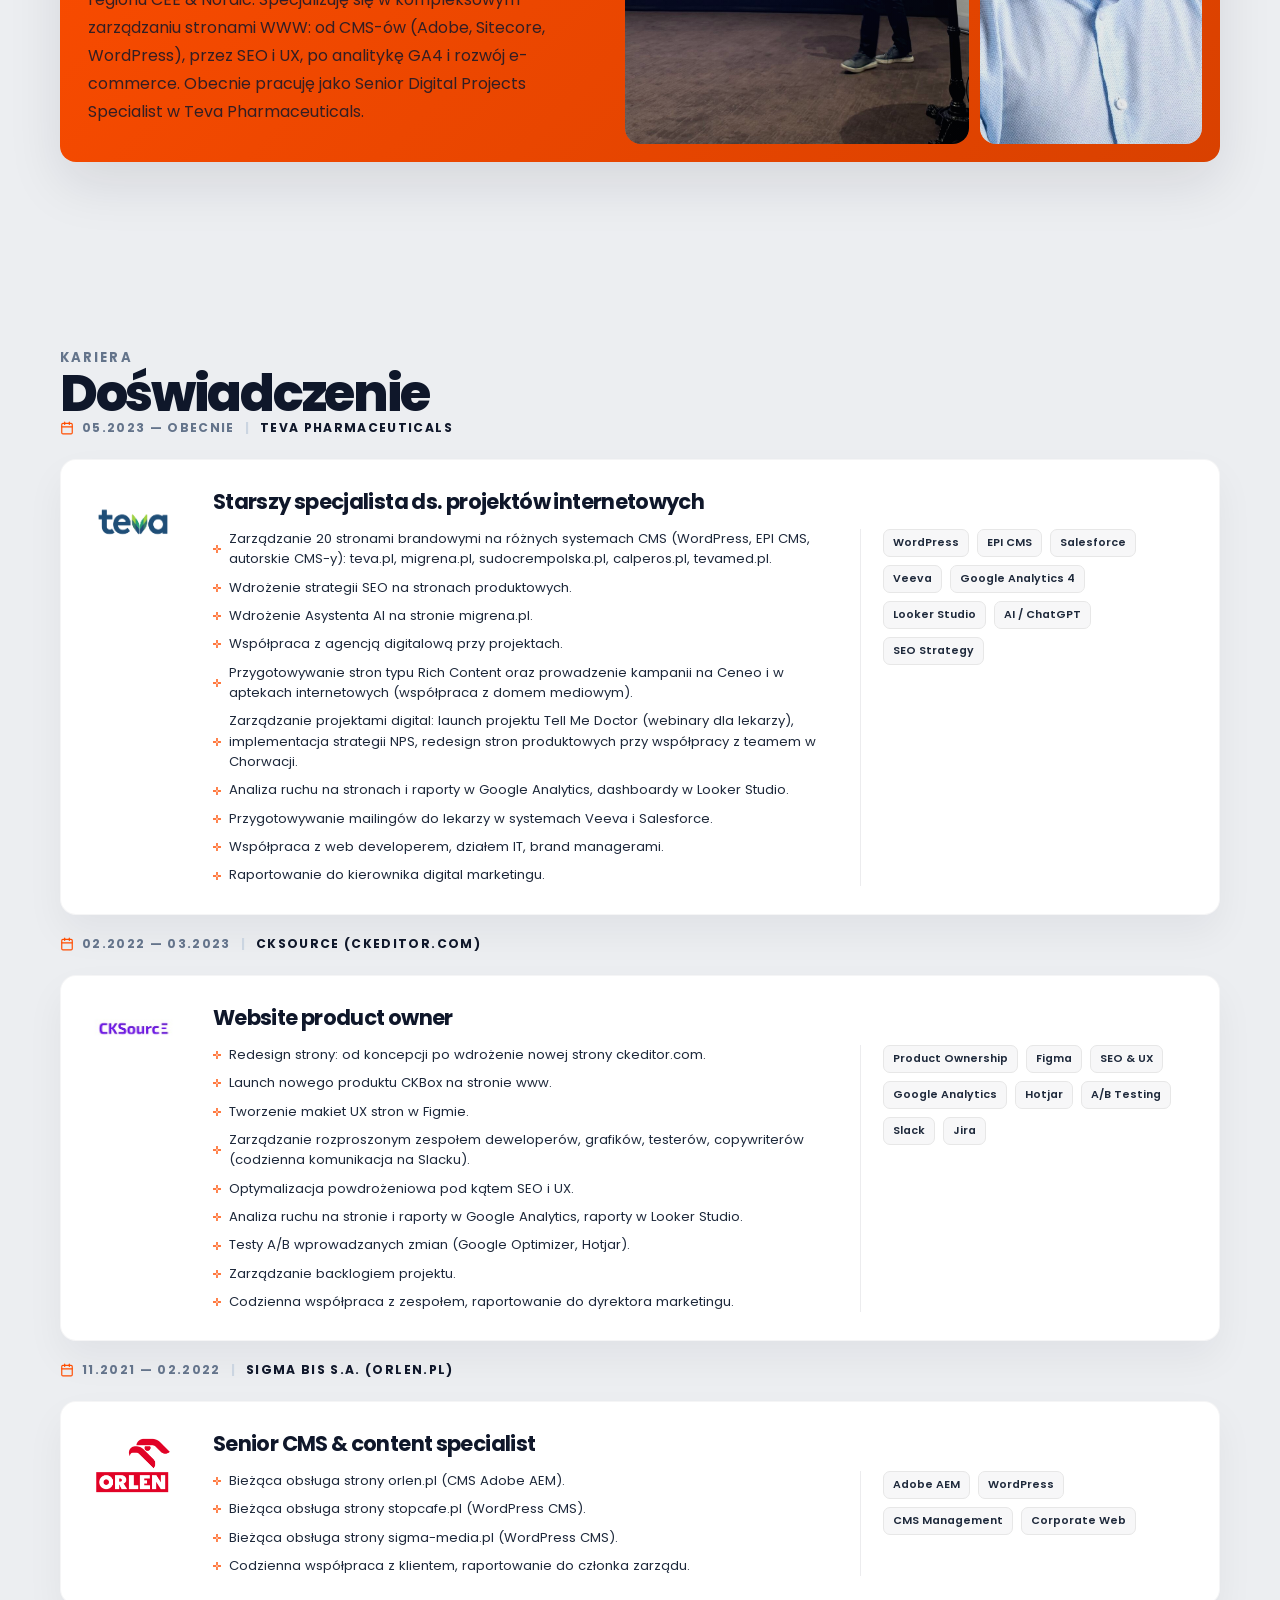
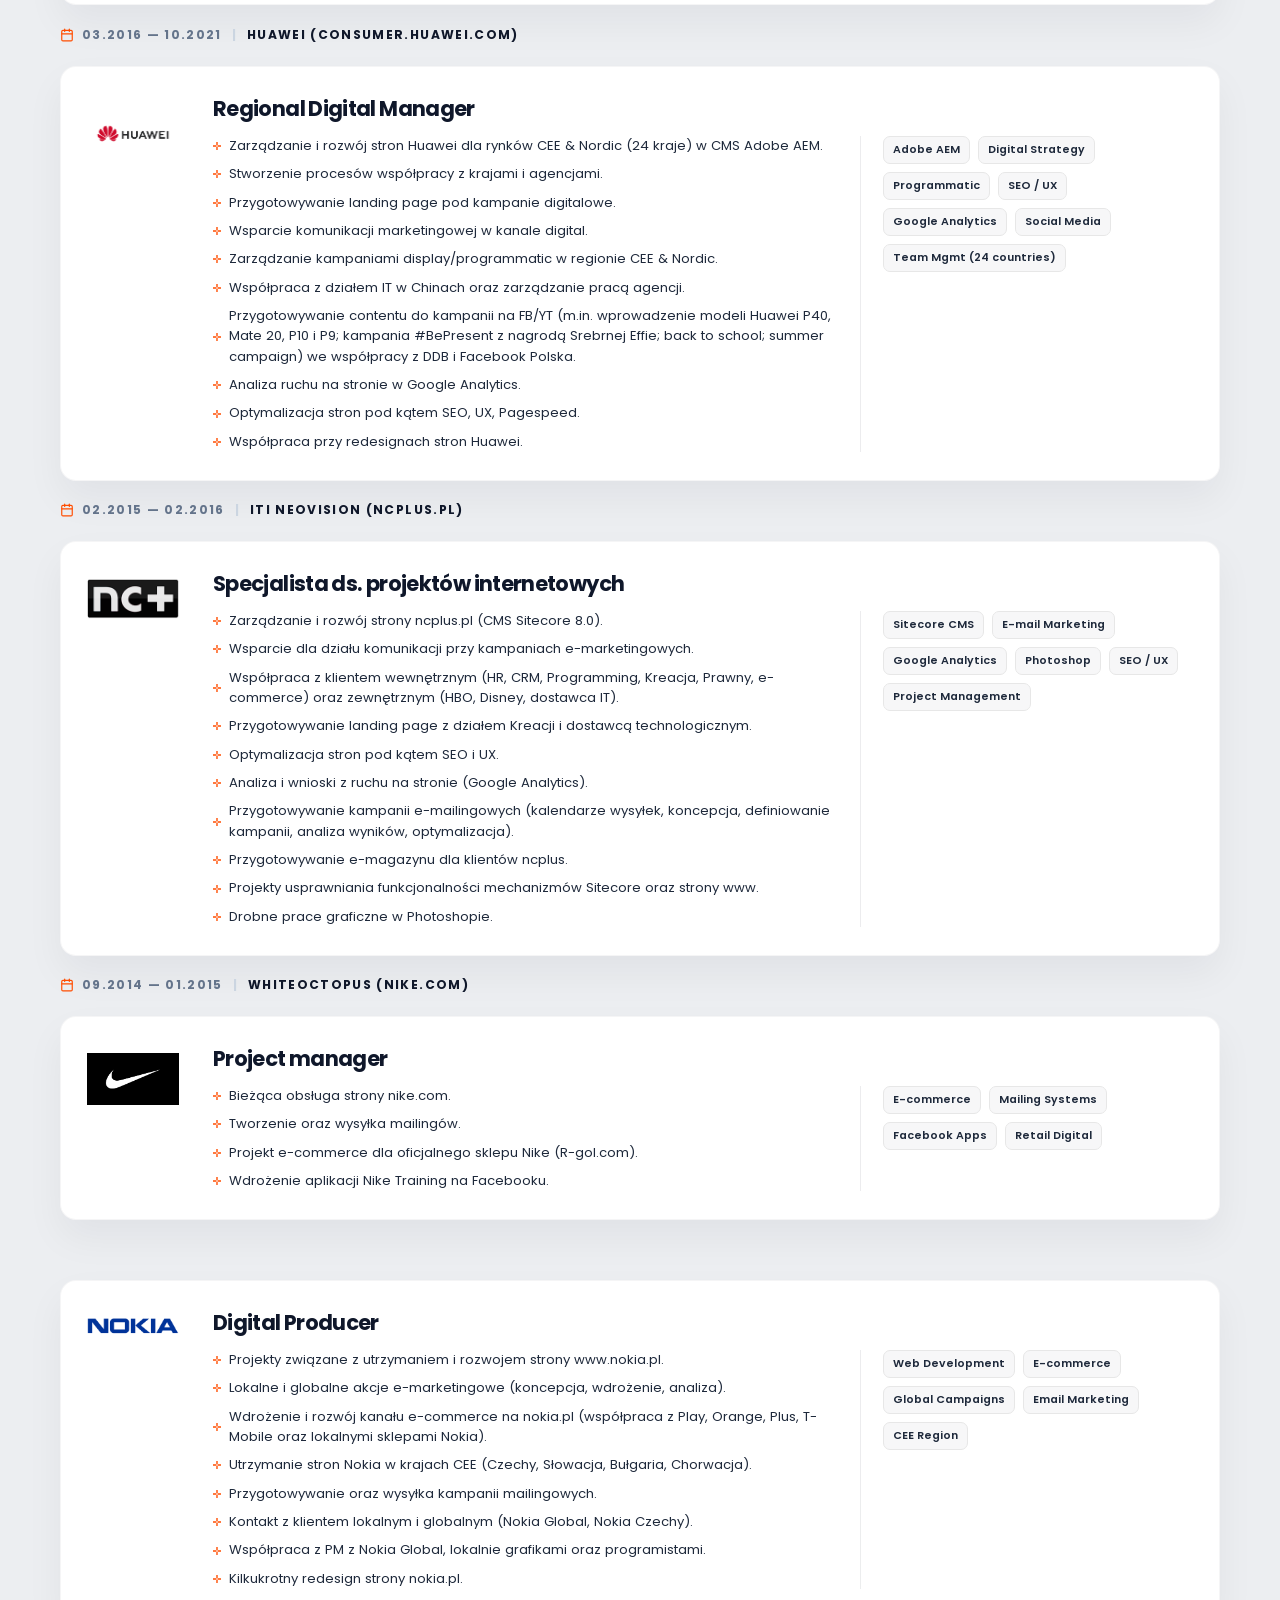
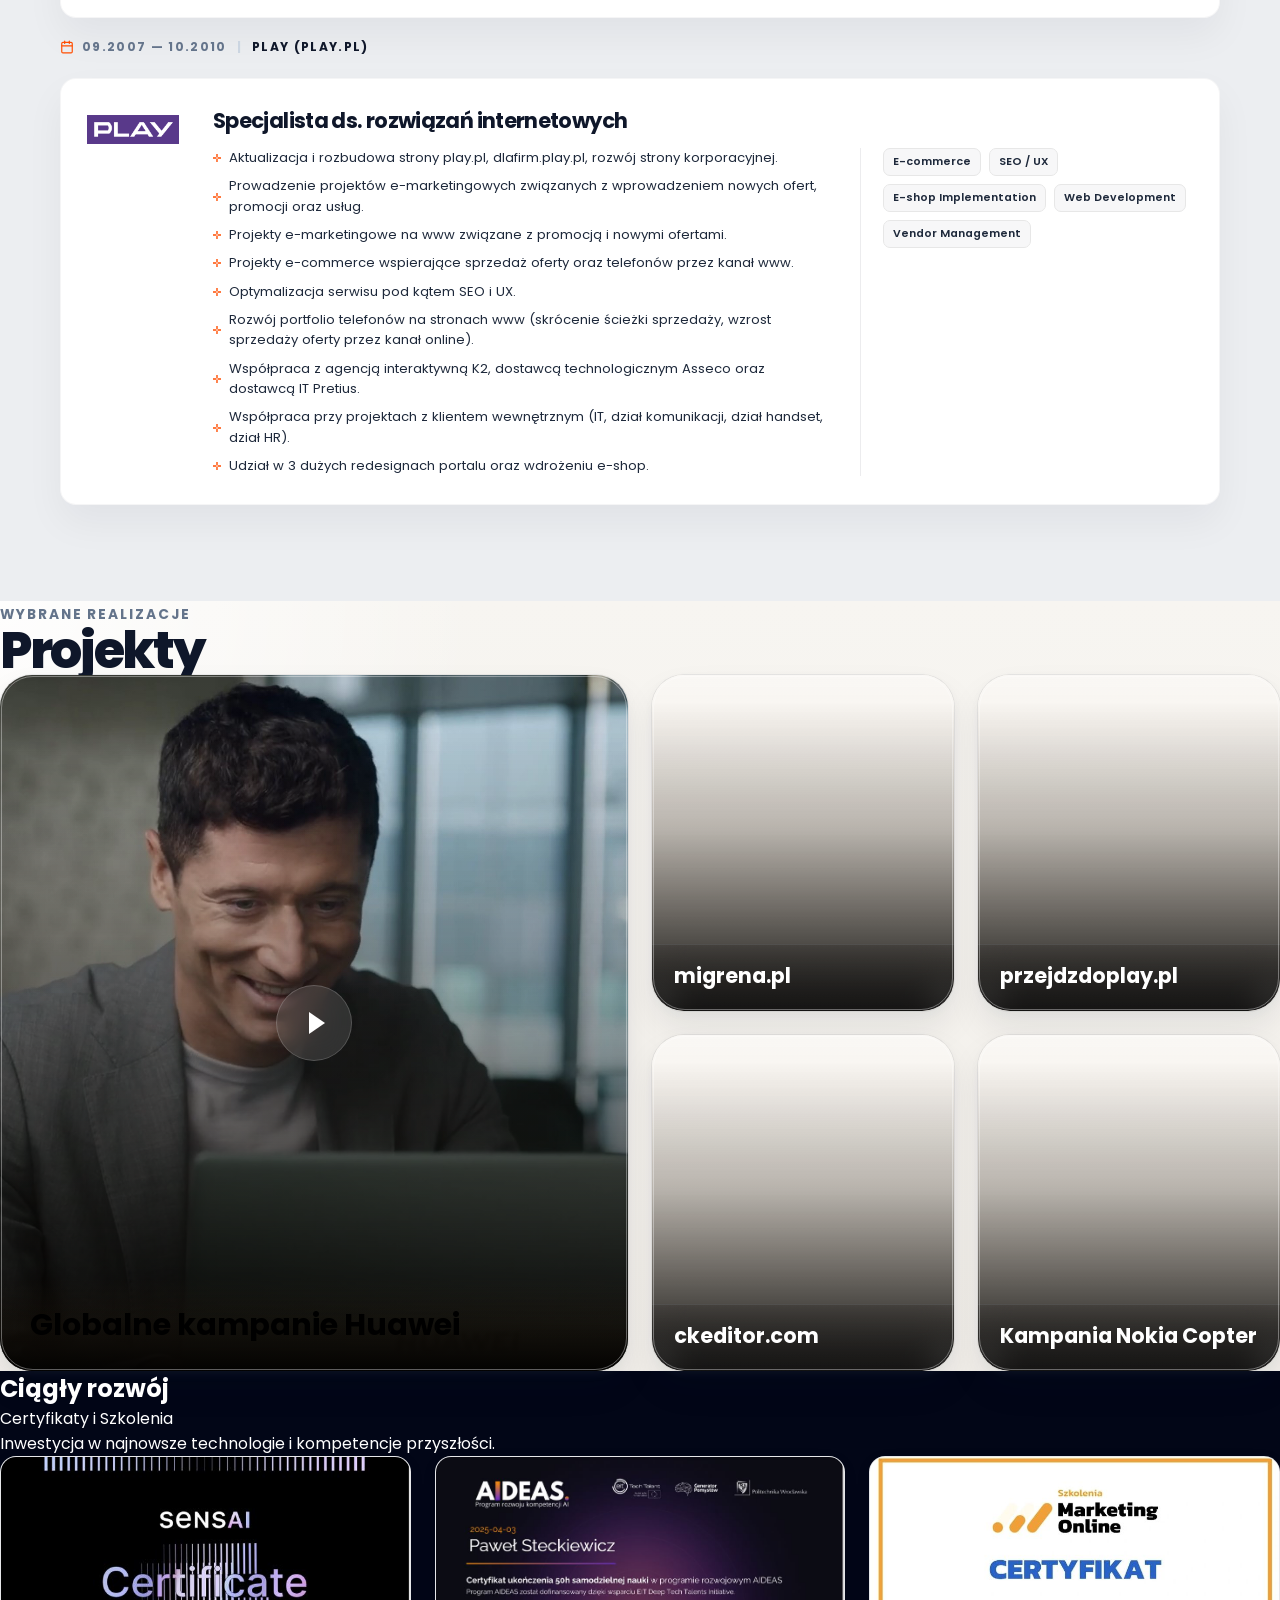
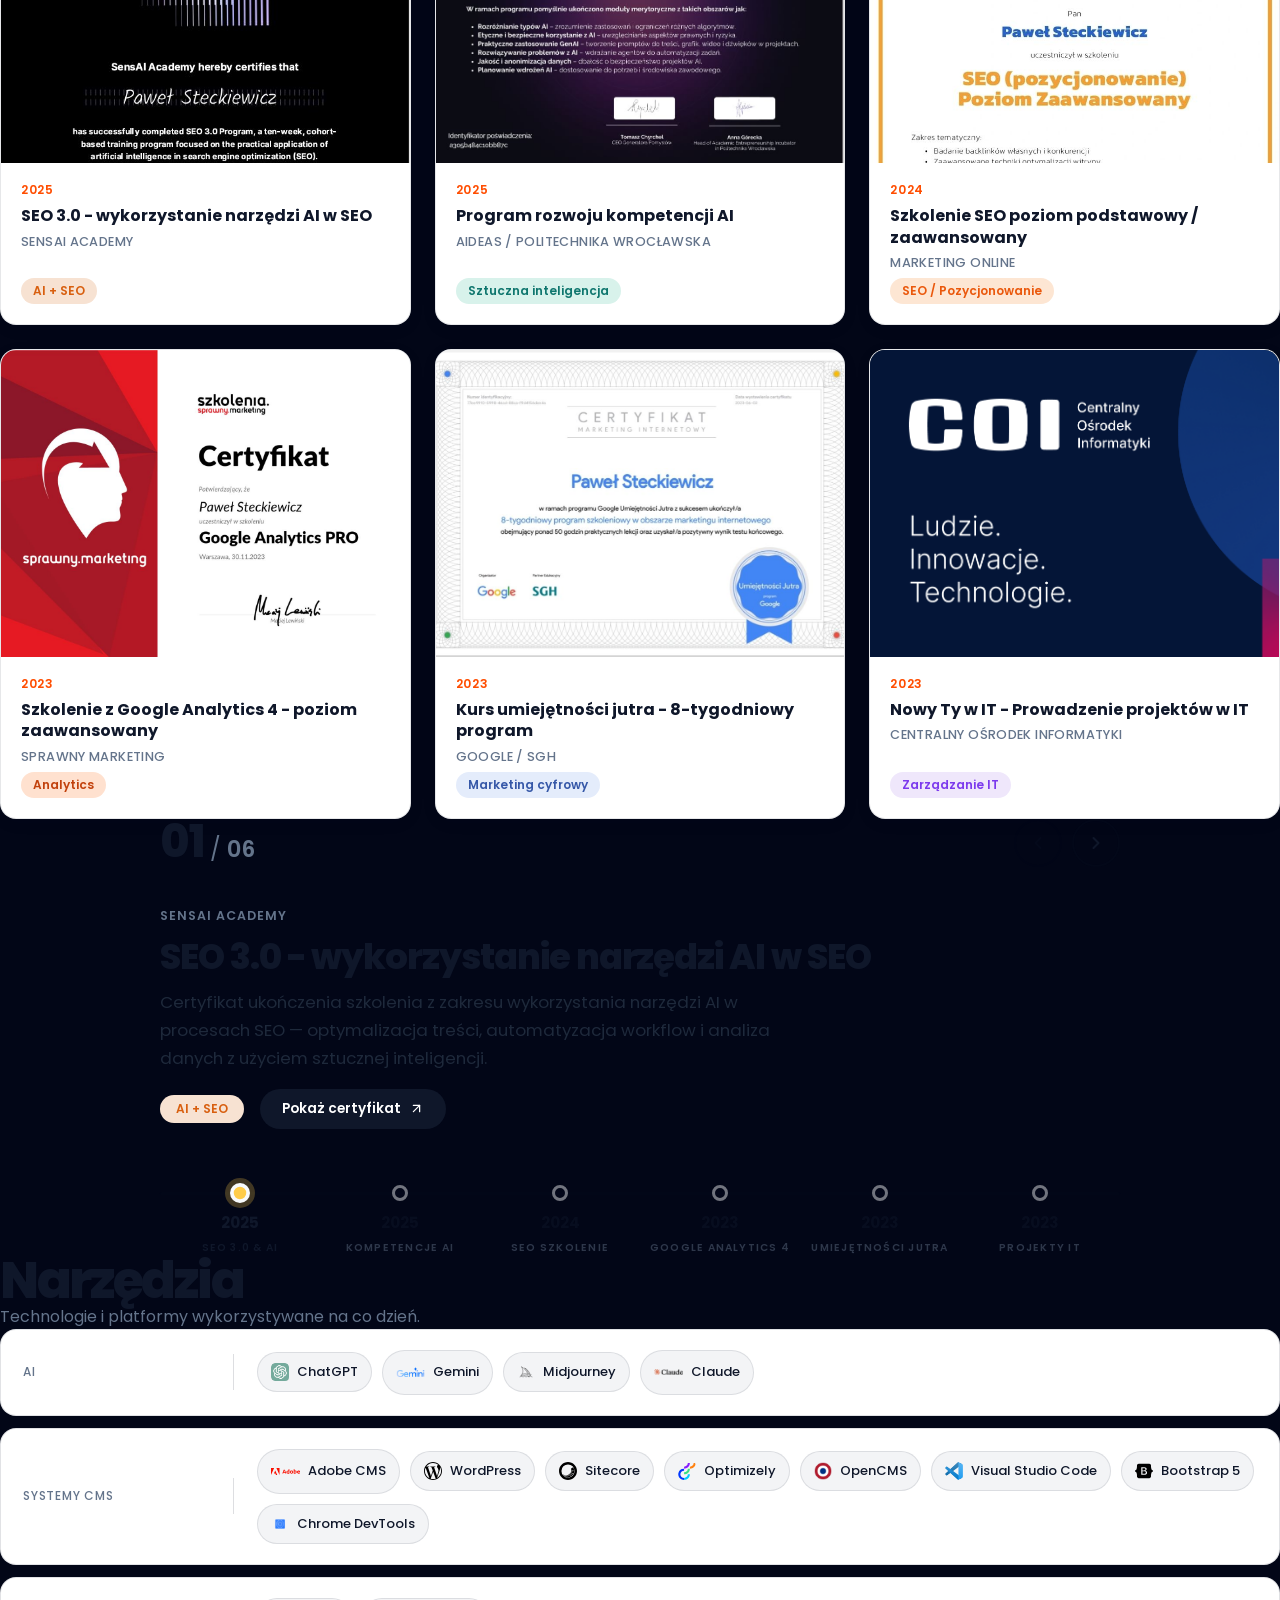
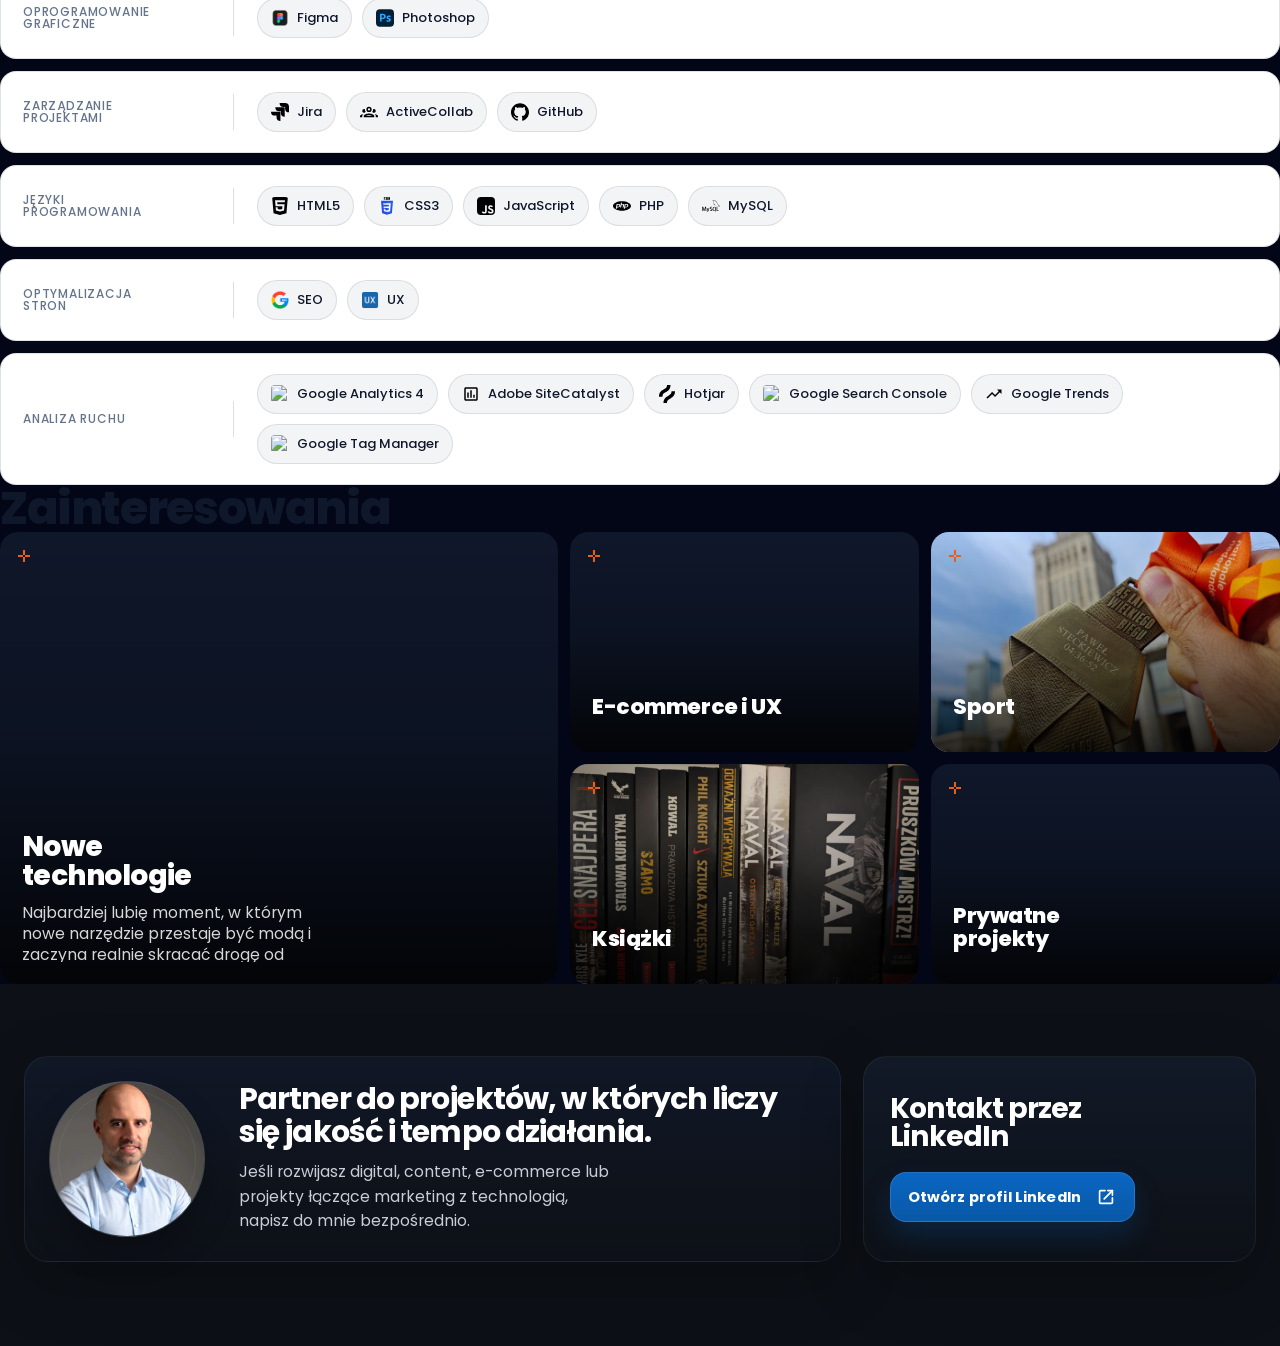
==== commit e440e867: "zminya 2206" ====
--- a/index.html
+++ b/index.html
@@ -599,162 +599,214 @@
               <p class="mt-4 text-lg text-slate-600">Inwestycja w najnowsze technologie i kompetencje przysz&#322;o&#347;ci.</p>
             </div>
 
-            <div class="cert-grid mb-24">
-              <article class="cert-card cert-card--sensai">
-                <div class="cert-card__visual">
-                  <svg class="cert-card__plus" viewBox="0 0 12 12" aria-hidden="true" focusable="false">
-                    <path d="M7 12L4.953 12.0002V7.047H7.047L7 12ZM4.953 7.047L0 7V4.953H4.953V7.047ZM12 7.047H7.047V4.953L12 5V7.047ZM7.047 4.953H4.953V0H7.047V4.953Z"></path>
-                  </svg>
-                  <span class="cert-card__year">2025</span>
-                  <div class="cert-card__visual-inner">
-                    <p class="cert-card__brand">SENSAI</p>
-                    <p class="cert-card__visual-copy">SEO 3.0 / AI workflow</p>
-                  </div>
-                </div>
-                <div class="cert-card__body">
-                  <p class="cert-card__issuer">SENSAI ACADEMY</p>
-                  <h3 class="cert-card__title">SEO 3.0 - wykorzystanie narz&#281;dzi AI w SEO</h3>
-                  <div class="cert-card__footer">
-                    <span class="cert-card__tag">AI + SEO</span>
-                    <button class="cert-card__action" type="button" data-certificate-open data-certificate-src="img/kursy/sensai.jpg" data-certificate-alt="Certyfikat SEO 3.0 SENSAI ACADEMY" aria-label="Poka&#380; certyfikat SEO 3.0 SENSAI ACADEMY">
-                      <svg viewBox="0 0 24 24" aria-hidden="true">
-                        <path d="M8 16L16 8"></path>
-                        <path d="M10 8h6v6"></path>
-                      </svg>
-                    </button>
-                  </div>
+            <div class="certb-grid mb-24">
+              <article class="cert-card certb-card" data-certificate-open data-certificate-src="img/kursy/sensai.jpg" data-certificate-alt="Certyfikat SEO 3.0 SENSAI ACADEMY" role="button" tabindex="0" aria-label="Poka&#380; certyfikat SEO 3.0 SENSAI ACADEMY">
+                <div class="certb-thumb">
+                  <img src="img/kursy/sensai.jpg" alt="Certyfikat SEO 3.0 SENSAI ACADEMY" loading="lazy">
+                  <div class="certb-thumb__overlay" aria-hidden="true">
+                    <svg viewBox="0 0 24 24" fill="none" stroke="currentColor" stroke-width="2" stroke-linecap="round" stroke-linejoin="round"><circle cx="11" cy="11" r="8"/><path d="m21 21-4.3-4.3"/><path d="M11 8v6"/><path d="M8 11h6"/></svg>
+                  </div>
+                </div>
+                <div class="certb-info">
+                  <span class="certb-year">2025</span>
+                  <h3 class="certb-title">SEO 3.0 - wykorzystanie narz&#281;dzi AI w SEO</h3>
+                  <p class="certb-issuer">SENSAI ACADEMY</p>
+                  <span class="certb-tag" style="--certb-tag-bg:#f7e2d2;--certb-tag-text:#d85f0f">AI + SEO</span>
                 </div>
               </article>
 
-              <article class="cert-card cert-card--aideas">
-                <div class="cert-card__visual">
-                  <svg class="cert-card__plus" viewBox="0 0 12 12" aria-hidden="true" focusable="false">
-                    <path d="M7 12L4.953 12.0002V7.047H7.047L7 12ZM4.953 7.047L0 7V4.953H4.953V7.047ZM12 7.047H7.047V4.953L12 5V7.047ZM7.047 4.953H4.953V0H7.047V4.953Z"></path>
-                  </svg>
-                  <span class="cert-card__year">2025</span>
-                  <div class="cert-card__visual-inner">
-                    <p class="cert-card__brand">AIDEAS</p>
-                    <p class="cert-card__visual-copy">AI competence program</p>
-                  </div>
-                </div>
-                <div class="cert-card__body">
-                  <p class="cert-card__issuer">AIDEAS / POLITECHNIKA WROC&#321;AWSKA</p>
-                  <h3 class="cert-card__title">Program rozwoju kompetencji AI</h3>
-                  <div class="cert-card__footer">
-                    <span class="cert-card__tag">Sztuczna inteligencja</span>
-                    <button class="cert-card__action" type="button" data-certificate-open data-certificate-src="img/kursy/aiideas.jpg" data-certificate-alt="Program rozwoju kompetencji AI AIDEAS" aria-label="Poka&#380; certyfikat AIDEAS">
-                      <svg viewBox="0 0 24 24" aria-hidden="true">
-                        <path d="M8 16L16 8"></path>
-                        <path d="M10 8h6v6"></path>
-                      </svg>
-                    </button>
-                  </div>
+              <article class="cert-card certb-card" data-certificate-open data-certificate-src="img/kursy/aiideas.jpg" data-certificate-alt="Program rozwoju kompetencji AI AIDEAS" role="button" tabindex="0" aria-label="Poka&#380; certyfikat AIDEAS">
+                <div class="certb-thumb">
+                  <img src="img/kursy/aiideas.jpg" alt="Program rozwoju kompetencji AI AIDEAS" loading="lazy">
+                  <div class="certb-thumb__overlay" aria-hidden="true">
+                    <svg viewBox="0 0 24 24" fill="none" stroke="currentColor" stroke-width="2" stroke-linecap="round" stroke-linejoin="round"><circle cx="11" cy="11" r="8"/><path d="m21 21-4.3-4.3"/><path d="M11 8v6"/><path d="M8 11h6"/></svg>
+                  </div>
+                </div>
+                <div class="certb-info">
+                  <span class="certb-year">2025</span>
+                  <h3 class="certb-title">Program rozwoju kompetencji AI</h3>
+                  <p class="certb-issuer">AIDEAS / POLITECHNIKA WROC&#321;AWSKA</p>
+                  <span class="certb-tag" style="--certb-tag-bg:#d8f2eb;--certb-tag-text:#0f766e">Sztuczna inteligencja</span>
                 </div>
               </article>
 
-              <article class="cert-card cert-card--seo">
-                <div class="cert-card__visual">
-                  <svg class="cert-card__plus" viewBox="0 0 12 12" aria-hidden="true" focusable="false">
-                    <path d="M7 12L4.953 12.0002V7.047H7.047L7 12ZM4.953 7.047L0 7V4.953H4.953V7.047ZM12 7.047H7.047V4.953L12 5V7.047ZM7.047 4.953H4.953V0H7.047V4.953Z"></path>
-                  </svg>
-                  <span class="cert-card__year">2024</span>
-                  <div class="cert-card__visual-inner">
-                    <p class="cert-card__brand cert-card__brand--stacked">Marketing<br>Online</p>
-                    <p class="cert-card__visual-copy">SEO / strategy / visibility</p>
-                  </div>
-                </div>
-                <div class="cert-card__body">
-                  <p class="cert-card__issuer">MARKETING ONLINE</p>
-                  <h3 class="cert-card__title">Szkolenie SEO poziom podstawowy / zaawansowany</h3>
-                  <div class="cert-card__footer">
-                    <span class="cert-card__tag">SEO / Pozycjonowanie</span>
-                    <button class="cert-card__action" type="button" data-certificate-open data-certificate-src="img/kursy/seo-marketingonline.jpg" data-certificate-alt="Szkolenie SEO Marketing Online" aria-label="Poka&#380; certyfikat Marketing Online">
-                      <svg viewBox="0 0 24 24" aria-hidden="true">
-                        <path d="M8 16L16 8"></path>
-                        <path d="M10 8h6v6"></path>
-                      </svg>
-                    </button>
-                  </div>
+              <article class="cert-card certb-card" data-certificate-open data-certificate-src="img/kursy/seo-marketingonline.jpg" data-certificate-alt="Szkolenie SEO Marketing Online" role="button" tabindex="0" aria-label="Poka&#380; certyfikat Marketing Online">
+                <div class="certb-thumb">
+                  <img src="img/kursy/seo-marketingonline.jpg" alt="Szkolenie SEO Marketing Online" loading="lazy">
+                  <div class="certb-thumb__overlay" aria-hidden="true">
+                    <svg viewBox="0 0 24 24" fill="none" stroke="currentColor" stroke-width="2" stroke-linecap="round" stroke-linejoin="round"><circle cx="11" cy="11" r="8"/><path d="m21 21-4.3-4.3"/><path d="M11 8v6"/><path d="M8 11h6"/></svg>
+                  </div>
+                </div>
+                <div class="certb-info">
+                  <span class="certb-year">2024</span>
+                  <h3 class="certb-title">Szkolenie SEO poziom podstawowy / zaawansowany</h3>
+                  <p class="certb-issuer">MARKETING ONLINE</p>
+                  <span class="certb-tag" style="--certb-tag-bg:#fde6d3;--certb-tag-text:#ea580c">SEO / Pozycjonowanie</span>
                 </div>
               </article>
 
-              <article class="cert-card cert-card--ga4">
-                <div class="cert-card__visual">
-                  <svg class="cert-card__plus" viewBox="0 0 12 12" aria-hidden="true" focusable="false">
-                    <path d="M7 12L4.953 12.0002V7.047H7.047L7 12ZM4.953 7.047L0 7V4.953H4.953V7.047ZM12 7.047H7.047V4.953L12 5V7.047ZM7.047 4.953H4.953V0H7.047V4.953Z"></path>
-                  </svg>
-                  <span class="cert-card__year">2023</span>
-                  <div class="cert-card__visual-inner">
-                    <p class="cert-card__brand">GA4<span class="cert-card__brand-sub">PRO</span></p>
-                    <p class="cert-card__visual-copy">Analytics / measurement / data</p>
-                  </div>
-                </div>
-                <div class="cert-card__body">
-                  <p class="cert-card__issuer">SPRAWNY MARKETING</p>
-                  <h3 class="cert-card__title">Szkolenie z Google Analytics 4 - poziom zaawansowany</h3>
-                  <div class="cert-card__footer">
-                    <span class="cert-card__tag">Analytics</span>
-                    <button class="cert-card__action" type="button" data-certificate-open data-certificate-src="img/kursy/ga4pro-sprawnymarketing.jpg" data-certificate-alt="Szkolenie Google Analytics 4 zaawansowane" aria-label="Poka&#380; certyfikat Google Analytics 4">
-                      <svg viewBox="0 0 24 24" aria-hidden="true">
-                        <path d="M8 16L16 8"></path>
-                        <path d="M10 8h6v6"></path>
-                      </svg>
-                    </button>
-                  </div>
+              <article class="cert-card certb-card" data-certificate-open data-certificate-src="img/kursy/ga4pro-sprawnymarketing.jpg" data-certificate-alt="Szkolenie Google Analytics 4 zaawansowane" role="button" tabindex="0" aria-label="Poka&#380; certyfikat Google Analytics 4">
+                <div class="certb-thumb">
+                  <img src="img/kursy/ga4pro-sprawnymarketing.jpg" alt="Szkolenie Google Analytics 4 zaawansowane" loading="lazy">
+                  <div class="certb-thumb__overlay" aria-hidden="true">
+                    <svg viewBox="0 0 24 24" fill="none" stroke="currentColor" stroke-width="2" stroke-linecap="round" stroke-linejoin="round"><circle cx="11" cy="11" r="8"/><path d="m21 21-4.3-4.3"/><path d="M11 8v6"/><path d="M8 11h6"/></svg>
+                  </div>
+                </div>
+                <div class="certb-info">
+                  <span class="certb-year">2023</span>
+                  <h3 class="certb-title">Szkolenie z Google Analytics 4 - poziom zaawansowany</h3>
+                  <p class="certb-issuer">SPRAWNY MARKETING</p>
+                  <span class="certb-tag" style="--certb-tag-bg:#ffe1cf;--certb-tag-text:#c2410c">Analytics</span>
                 </div>
               </article>
 
-              <article class="cert-card cert-card--google">
-                <div class="cert-card__visual">
-                  <svg class="cert-card__plus" viewBox="0 0 12 12" aria-hidden="true" focusable="false">
-                    <path d="M7 12L4.953 12.0002V7.047H7.047L7 12ZM4.953 7.047L0 7V4.953H4.953V7.047ZM12 7.047H7.047V4.953L12 5V7.047ZM7.047 4.953H4.953V0H7.047V4.953Z"></path>
-                  </svg>
-                  <span class="cert-card__year">2023</span>
-                  <div class="cert-card__visual-inner">
-                    <p class="cert-card__brand cert-card__brand--compact">Google<br><span>x SGH</span></p>
-                    <p class="cert-card__visual-copy">Digital growth / future skills</p>
-                  </div>
-                </div>
-                <div class="cert-card__body">
-                  <p class="cert-card__issuer">GOOGLE / SGH</p>
-                  <h3 class="cert-card__title">Kurs umiej&#281;tno&#347;ci jutra - 8-tygodniowy program</h3>
-                  <div class="cert-card__footer">
-                    <span class="cert-card__tag">Marketing cyfrowy</span>
-                    <button class="cert-card__action" type="button" data-certificate-open data-certificate-src="img/kursy/googleumiejetnoscijutra.jpg" data-certificate-alt="Kurs umiej&#281;tno&#347;ci jutra Google SGH" aria-label="Poka&#380; certyfikat Google SGH">
-                      <svg viewBox="0 0 24 24" aria-hidden="true">
-                        <path d="M8 16L16 8"></path>
-                        <path d="M10 8h6v6"></path>
-                      </svg>
-                    </button>
-                  </div>
+              <article class="cert-card certb-card" data-certificate-open data-certificate-src="img/kursy/googleumiejetnoscijutra.jpg" data-certificate-alt="Kurs umiej&#281;tno&#347;ci jutra Google SGH" role="button" tabindex="0" aria-label="Poka&#380; certyfikat Google SGH">
+                <div class="certb-thumb">
+                  <img src="img/kursy/googleumiejetnoscijutra.jpg" alt="Kurs umiej&#281;tno&#347;ci jutra Google SGH" loading="lazy">
+                  <div class="certb-thumb__overlay" aria-hidden="true">
+                    <svg viewBox="0 0 24 24" fill="none" stroke="currentColor" stroke-width="2" stroke-linecap="round" stroke-linejoin="round"><circle cx="11" cy="11" r="8"/><path d="m21 21-4.3-4.3"/><path d="M11 8v6"/><path d="M8 11h6"/></svg>
+                  </div>
+                </div>
+                <div class="certb-info">
+                  <span class="certb-year">2023</span>
+                  <h3 class="certb-title">Kurs umiej&#281;tno&#347;ci jutra - 8-tygodniowy program</h3>
+                  <p class="certb-issuer">GOOGLE / SGH</p>
+                  <span class="certb-tag" style="--certb-tag-bg:#e4ecfb;--certb-tag-text:#3658a8">Marketing cyfrowy</span>
                 </div>
               </article>
 
-              <article class="cert-card cert-card--coi">
-                <div class="cert-card__visual">
-                  <svg class="cert-card__plus" viewBox="0 0 12 12" aria-hidden="true" focusable="false">
-                    <path d="M7 12L4.953 12.0002V7.047H7.047L7 12ZM4.953 7.047L0 7V4.953H4.953V7.047ZM12 7.047H7.047V4.953L12 5V7.047ZM7.047 4.953H4.953V0H7.047V4.953Z"></path>
-                  </svg>
-                  <span class="cert-card__year">2023</span>
-                  <div class="cert-card__visual-inner">
-                    <p class="cert-card__brand">COI</p>
-                    <p class="cert-card__visual-copy">IT projects / delivery / process</p>
-                  </div>
-                </div>
-                <div class="cert-card__body">
-                  <p class="cert-card__issuer">CENTRALNY O&#346;RODEK INFORMATYKI</p>
-                  <h3 class="cert-card__title">Nowy Ty w IT - Prowadzenie projekt&oacute;w w IT</h3>
-                  <div class="cert-card__footer">
-                    <span class="cert-card__tag">Zarz&#261;dzanie IT</span>
-                    <button class="cert-card__action" type="button" data-certificate-open data-certificate-src="img/kursy/coi.png" data-certificate-alt="Szkolenie Nowy Ty w IT COI" aria-label="Poka&#380; certyfikat COI">
-                      <svg viewBox="0 0 24 24" aria-hidden="true">
-                        <path d="M8 16L16 8"></path>
-                        <path d="M10 8h6v6"></path>
-                      </svg>
-                    </button>
-                  </div>
+              <article class="cert-card certb-card" data-certificate-open data-certificate-src="img/kursy/coi.png" data-certificate-alt="Szkolenie Nowy Ty w IT COI" role="button" tabindex="0" aria-label="Poka&#380; certyfikat COI">
+                <div class="certb-thumb certb-thumb--contain" style="background:#0c1a2e">
+                  <img src="img/kursy/coi.png" alt="Szkolenie Nowy Ty w IT COI" loading="lazy">
+                  <div class="certb-thumb__overlay" aria-hidden="true">
+                    <svg viewBox="0 0 24 24" fill="none" stroke="currentColor" stroke-width="2" stroke-linecap="round" stroke-linejoin="round"><circle cx="11" cy="11" r="8"/><path d="m21 21-4.3-4.3"/><path d="M11 8v6"/><path d="M8 11h6"/></svg>
+                  </div>
+                </div>
+                <div class="certb-info">
+                  <span class="certb-year">2023</span>
+                  <h3 class="certb-title">Nowy Ty w IT - Prowadzenie projekt&oacute;w w IT</h3>
+                  <p class="certb-issuer">CENTRALNY O&#346;RODEK INFORMATYKI</p>
+                  <span class="certb-tag" style="--certb-tag-bg:#efe7fb;--certb-tag-text:#7c3aed">Zarz&#261;dzanie IT</span>
                 </div>
               </article>
+            </div>
+
+            <div class="certtl">
+              <div class="certtl__top">
+                <div class="certtl__counter">
+                  <span class="certtl__counter-current">01</span>
+                  <span class="certtl__counter-sep">/</span>
+                  <span class="certtl__counter-total">06</span>
+                </div>
+                <div class="certtl__nav">
+                  <button class="certtl__arrow certtl__arrow--prev" type="button" aria-label="Poprzedni certyfikat" disabled>
+                    <svg viewBox="0 0 24 24" fill="none" stroke="currentColor" stroke-width="2.5" stroke-linecap="round" stroke-linejoin="round"><path d="m15 18-6-6 6-6"/></svg>
+                  </button>
+                  <button class="certtl__arrow certtl__arrow--next" type="button" aria-label="Nast&#281;pny certyfikat">
+                    <svg viewBox="0 0 24 24" fill="none" stroke="currentColor" stroke-width="2.5" stroke-linecap="round" stroke-linejoin="round"><path d="m9 18 6-6-6-6"/></svg>
+                  </button>
+                </div>
+              </div>
+
+              <div class="certtl__slides">
+                <article class="certtl__slide is-active">
+                  <p class="certtl__issuer">SENSAI ACADEMY</p>
+                  <h4 class="certtl__title">SEO 3.0 - wykorzystanie narz&#281;dzi AI w SEO</h4>
+                  <p class="certtl__desc">Certyfikat uko&#324;czenia szkolenia z zakresu wykorzystania narz&#281;dzi AI w procesach SEO — optymalizacja tre&#347;ci, automatyzacja workflow i analiza danych z u&#380;yciem sztucznej inteligencji.</p>
+                  <div class="certtl__slide-footer">
+                    <span class="certtl__tag" style="--certb-tag-bg:#f7e2d2;--certb-tag-text:#d85f0f">AI + SEO</span>
+                    <button class="certtl__view-btn" type="button" data-certificate-open data-certificate-src="img/kursy/sensai.jpg" data-certificate-alt="Certyfikat SEO 3.0 SENSAI ACADEMY">Poka&#380; certyfikat <svg viewBox="0 0 24 24" fill="none" stroke="currentColor" stroke-width="2" stroke-linecap="round" stroke-linejoin="round"><path d="M7 17 17 7"/><path d="M7 7h10v10"/></svg></button>
+                  </div>
+                </article>
+
+                <article class="certtl__slide">
+                  <p class="certtl__issuer">AIDEAS / POLITECHNIKA WROC&#321;AWSKA</p>
+                  <h4 class="certtl__title">Program rozwoju kompetencji AI</h4>
+                  <p class="certtl__desc">Kompleksowy program realizowany we wsp&oacute;&#322;pracy z Politechnik&#261; Wroc&#322;awsk&#261; obejmuj&#261;cy praktyczne zastosowania sztucznej inteligencji w biznesie i technologii.</p>
+                  <div class="certtl__slide-footer">
+                    <span class="certtl__tag" style="--certb-tag-bg:#d8f2eb;--certb-tag-text:#0f766e">Sztuczna inteligencja</span>
+                    <button class="certtl__view-btn" type="button" data-certificate-open data-certificate-src="img/kursy/aiideas.jpg" data-certificate-alt="Program rozwoju kompetencji AI AIDEAS">Poka&#380; certyfikat <svg viewBox="0 0 24 24" fill="none" stroke="currentColor" stroke-width="2" stroke-linecap="round" stroke-linejoin="round"><path d="M7 17 17 7"/><path d="M7 7h10v10"/></svg></button>
+                  </div>
+                </article>
+
+                <article class="certtl__slide">
+                  <p class="certtl__issuer">MARKETING ONLINE</p>
+                  <h4 class="certtl__title">Szkolenie SEO poziom podstawowy / zaawansowany</h4>
+                  <p class="certtl__desc">Dwupoziomowe szkolenie z pozycjonowania stron — od podstaw technicznych SEO po zaawansowan&#261; strategi&#281; widoczno&#347;ci i optymalizacj&#281; konwersji.</p>
+                  <div class="certtl__slide-footer">
+                    <span class="certtl__tag" style="--certb-tag-bg:#fde6d3;--certb-tag-text:#ea580c">SEO / Pozycjonowanie</span>
+                    <button class="certtl__view-btn" type="button" data-certificate-open data-certificate-src="img/kursy/seo-marketingonline.jpg" data-certificate-alt="Szkolenie SEO Marketing Online">Poka&#380; certyfikat <svg viewBox="0 0 24 24" fill="none" stroke="currentColor" stroke-width="2" stroke-linecap="round" stroke-linejoin="round"><path d="M7 17 17 7"/><path d="M7 7h10v10"/></svg></button>
+                  </div>
+                </article>
+
+                <article class="certtl__slide">
+                  <p class="certtl__issuer">SPRAWNY MARKETING</p>
+                  <h4 class="certtl__title">Google Analytics 4 - poziom zaawansowany</h4>
+                  <p class="certtl__desc">Zaawansowane szkolenie z Google Analytics 4 — konfiguracja zdarze&#324;, &#347;cie&#380;ki konwersji, segmentacja u&#380;ytkownik&#243;w i raportowanie danych.</p>
+                  <div class="certtl__slide-footer">
+                    <span class="certtl__tag" style="--certb-tag-bg:#ffe1cf;--certb-tag-text:#c2410c">Analytics</span>
+                    <button class="certtl__view-btn" type="button" data-certificate-open data-certificate-src="img/kursy/ga4pro-sprawnymarketing.jpg" data-certificate-alt="Szkolenie Google Analytics 4 zaawansowane">Poka&#380; certyfikat <svg viewBox="0 0 24 24" fill="none" stroke="currentColor" stroke-width="2" stroke-linecap="round" stroke-linejoin="round"><path d="M7 17 17 7"/><path d="M7 7h10v10"/></svg></button>
+                  </div>
+                </article>
+
+                <article class="certtl__slide">
+                  <p class="certtl__issuer">GOOGLE / SGH</p>
+                  <h4 class="certtl__title">Kurs umiej&#281;tno&#347;ci jutra - 8-tygodniowy program</h4>
+                  <p class="certtl__desc">8-tygodniowy program Google we wsp&oacute;&#322;pracy z SGH obejmuj&#261;cy marketing cyfrowy, analityk&#281; i kompetencje przysz&#322;o&#347;ci w &#347;rodowisku online.</p>
+                  <div class="certtl__slide-footer">
+                    <span class="certtl__tag" style="--certb-tag-bg:#e4ecfb;--certb-tag-text:#3658a8">Marketing cyfrowy</span>
+                    <button class="certtl__view-btn" type="button" data-certificate-open data-certificate-src="img/kursy/googleumiejetnoscijutra.jpg" data-certificate-alt="Kurs umiej&#281;tno&#347;ci jutra Google SGH">Poka&#380; certyfikat <svg viewBox="0 0 24 24" fill="none" stroke="currentColor" stroke-width="2" stroke-linecap="round" stroke-linejoin="round"><path d="M7 17 17 7"/><path d="M7 7h10v10"/></svg></button>
+                  </div>
+                </article>
+
+                <article class="certtl__slide">
+                  <p class="certtl__issuer">CENTRALNY O&#346;RODEK INFORMATYKI</p>
+                  <h4 class="certtl__title">Nowy Ty w IT - Prowadzenie projekt&oacute;w w IT</h4>
+                  <p class="certtl__desc">Szkolenie z zakresu prowadzenia projekt&oacute;w IT — metodyki zarz&#261;dzania, cykl &#380;ycia projektu, wsp&oacute;&#322;praca zespo&#322;owa i dostarczanie warto&#347;ci biznesowej.</p>
+                  <div class="certtl__slide-footer">
+                    <span class="certtl__tag" style="--certb-tag-bg:#efe7fb;--certb-tag-text:#7c3aed">Zarz&#261;dzanie IT</span>
+                    <button class="certtl__view-btn" type="button" data-certificate-open data-certificate-src="img/kursy/coi.png" data-certificate-alt="Szkolenie Nowy Ty w IT COI">Poka&#380; certyfikat <svg viewBox="0 0 24 24" fill="none" stroke="currentColor" stroke-width="2" stroke-linecap="round" stroke-linejoin="round"><path d="M7 17 17 7"/><path d="M7 7h10v10"/></svg></button>
+                  </div>
+                </article>
+              </div>
+
+              <nav class="certtl__timeline" aria-label="O&#347; czasu certyfikat&#243;w">
+                <div class="certtl__line" aria-hidden="true">
+                  <div class="certtl__progress"></div>
+                </div>
+                <div class="certtl__points">
+                  <button class="certtl__point is-active" type="button" data-tl-index="0">
+                    <span class="certtl__dot"></span>
+                    <span class="certtl__point-date">2025</span>
+                    <span class="certtl__point-label">SEO 3.0 &amp; AI</span>
+                  </button>
+                  <button class="certtl__point" type="button" data-tl-index="1">
+                    <span class="certtl__dot"></span>
+                    <span class="certtl__point-date">2025</span>
+                    <span class="certtl__point-label">Kompetencje AI</span>
+                  </button>
+                  <button class="certtl__point" type="button" data-tl-index="2">
+                    <span class="certtl__dot"></span>
+                    <span class="certtl__point-date">2024</span>
+                    <span class="certtl__point-label">SEO Szkolenie</span>
+                  </button>
+                  <button class="certtl__point" type="button" data-tl-index="3">
+                    <span class="certtl__dot"></span>
+                    <span class="certtl__point-date">2023</span>
+                    <span class="certtl__point-label">Google Analytics 4</span>
+                  </button>
+                  <button class="certtl__point" type="button" data-tl-index="4">
+                    <span class="certtl__dot"></span>
+                    <span class="certtl__point-date">2023</span>
+                    <span class="certtl__point-label">Umiej&#281;tno&#347;ci Jutra</span>
+                  </button>
+                  <button class="certtl__point" type="button" data-tl-index="5">
+                    <span class="certtl__dot"></span>
+                    <span class="certtl__point-date">2023</span>
+                    <span class="certtl__point-label">Projekty IT</span>
+                  </button>
+                </div>
+              </nav>
             </div>
 
           </div>
--- a/style.css
+++ b/style.css
@@ -1637,6 +1637,421 @@
 .cert-card--seo .cert-card__visual::after,
 .cert-card--google .cert-card__visual::after {
     background: linear-gradient(180deg, rgba(17, 24, 39, 0.03), rgba(17, 24, 39, 0));
+}
+
+/* ── Certyfikaty – wersja B (thumbnail grid) ── */
+
+.certb-grid {
+    display: grid;
+    grid-template-columns: repeat(3, minmax(0, 1fr));
+    gap: 24px;
+}
+
+.certb-card {
+    position: relative;
+    display: flex;
+    flex-direction: column;
+    border: 1px solid rgba(18, 24, 38, 0.10);
+    border-radius: 16px;
+    overflow: hidden;
+    background: #fff;
+    box-shadow: 0 4px 16px rgba(15, 23, 42, 0.06);
+    cursor: pointer;
+    opacity: 0;
+    transform: translateY(28px) scale(0.97);
+    transition:
+        opacity 650ms cubic-bezier(0.22, 1, 0.36, 1),
+        transform 650ms cubic-bezier(0.22, 1, 0.36, 1),
+        box-shadow 260ms ease,
+        border-color 260ms ease;
+}
+
+.certb-card:nth-child(1) { transition-delay: 0ms; }
+.certb-card:nth-child(2) { transition-delay: 120ms; }
+.certb-card:nth-child(3) { transition-delay: 240ms; }
+.certb-card:nth-child(4) { transition-delay: 360ms; }
+.certb-card:nth-child(5) { transition-delay: 480ms; }
+.certb-card:nth-child(6) { transition-delay: 600ms; }
+
+.certb-card.visible {
+    opacity: 1;
+    transform: translateY(0) scale(1);
+}
+
+.certb-card:hover,
+.certb-card:focus-visible {
+    transform: translateY(-4px) scale(1.01);
+    border-color: rgba(255, 77, 0, 0.25);
+    box-shadow: 0 16px 40px rgba(15, 23, 42, 0.12);
+}
+
+.certb-card:focus-visible {
+    outline: 2px solid var(--primary);
+    outline-offset: 2px;
+}
+
+.certb-thumb {
+    position: relative;
+    aspect-ratio: 4 / 3;
+    overflow: hidden;
+    background: #f1f5f9;
+}
+
+.certb-thumb img {
+    width: 100%;
+    height: 100%;
+    object-fit: cover;
+    object-position: top center;
+    transition: transform 400ms cubic-bezier(0.22, 1, 0.36, 1);
+}
+
+.certb-card:hover .certb-thumb img {
+    transform: scale(1.05);
+}
+
+.certb-thumb__overlay {
+    position: absolute;
+    inset: 0;
+    display: grid;
+    place-items: center;
+    background: rgba(15, 23, 42, 0.55);
+    opacity: 0;
+    transition: opacity 300ms ease;
+}
+
+.certb-card:hover .certb-thumb__overlay,
+.certb-card:focus-visible .certb-thumb__overlay {
+    opacity: 1;
+}
+
+.certb-thumb__overlay svg {
+    width: 36px;
+    height: 36px;
+    color: #fff;
+    filter: drop-shadow(0 2px 6px rgba(0, 0, 0, 0.3));
+}
+
+.certb-thumb--contain img {
+    object-fit: cover;
+    object-position: top left;
+}
+
+.certb-info {
+    padding: 18px 20px 20px;
+    display: flex;
+    flex-direction: column;
+    gap: 6px;
+    flex: 1;
+}
+
+.certb-year {
+    font-size: 0.75rem;
+    font-weight: 600;
+    letter-spacing: 0.06em;
+    color: var(--primary);
+    text-transform: uppercase;
+}
+
+.certb-title {
+    font-size: 1rem;
+    font-weight: 700;
+    line-height: 1.35;
+    color: var(--text-heading);
+    margin: 0;
+}
+
+.certb-issuer {
+    font-size: 0.8rem;
+    font-weight: 500;
+    letter-spacing: 0.03em;
+    text-transform: uppercase;
+    color: var(--text-muted);
+    margin: 0;
+}
+
+.certb-tag {
+    display: inline-block;
+    align-self: flex-start;
+    margin-top: auto;
+    padding: 4px 12px;
+    border-radius: 100px;
+    font-size: 0.75rem;
+    font-weight: 600;
+    background: var(--certb-tag-bg, #f1f5f9);
+    color: var(--certb-tag-text, #475569);
+}
+
+/* ── Certyfikaty – wersja C (horizontal timeline) ── */
+
+.certtl {
+    --tl-accent: #FFCC49;
+    --tl-accent-dark: #e6b530;
+    position: relative;
+    max-width: 960px;
+    margin: 0 auto;
+}
+
+.certtl__top {
+    display: flex;
+    align-items: center;
+    justify-content: space-between;
+    margin-bottom: 40px;
+}
+
+.certtl__counter {
+    display: flex;
+    align-items: baseline;
+    gap: 4px;
+    font-family: 'Poppins', sans-serif;
+    user-select: none;
+}
+
+.certtl__counter-current {
+    font-size: 2.8rem;
+    font-weight: 800;
+    letter-spacing: -0.03em;
+    line-height: 1;
+    color: var(--text-heading);
+}
+
+.certtl__counter-sep {
+    font-size: 1.4rem;
+    font-weight: 400;
+    color: var(--text-muted);
+    margin: 0 2px;
+}
+
+.certtl__counter-total {
+    font-size: 1.4rem;
+    font-weight: 600;
+    color: var(--text-muted);
+}
+
+.certtl__nav {
+    display: flex;
+    gap: 10px;
+}
+
+.certtl__arrow {
+    width: 48px;
+    height: 48px;
+    border-radius: 50%;
+    border: 2px solid rgba(15, 23, 42, 0.15);
+    background: transparent;
+    color: var(--text-heading);
+    display: grid;
+    place-items: center;
+    cursor: pointer;
+    transition: background 200ms ease, border-color 200ms ease, color 200ms ease, transform 200ms ease, opacity 200ms ease;
+}
+
+.certtl__arrow:hover {
+    background: var(--tl-accent);
+    border-color: var(--tl-accent);
+    color: var(--text-heading);
+    transform: scale(1.06);
+}
+
+.certtl__arrow:disabled {
+    opacity: 0.25;
+    cursor: default;
+    transform: none;
+}
+
+.certtl__arrow svg {
+    width: 20px;
+    height: 20px;
+}
+
+.certtl__slides {
+    position: relative;
+    min-height: 200px;
+    margin-bottom: 56px;
+}
+
+.certtl__slide {
+    display: none;
+    flex-direction: column;
+    gap: 12px;
+    opacity: 0;
+    pointer-events: none;
+}
+
+.certtl__slide.is-active {
+    display: flex;
+    pointer-events: auto;
+    animation: certtlSlideIn 420ms cubic-bezier(0.22, 1, 0.36, 1) forwards;
+}
+
+.certtl__slides.is-dir-prev .certtl__slide.is-active {
+    animation-name: certtlSlideInLeft;
+}
+
+@keyframes certtlSlideIn {
+    from { opacity: 0; transform: translateX(40px); }
+    to   { opacity: 1; transform: translateX(0); }
+}
+
+@keyframes certtlSlideInLeft {
+    from { opacity: 0; transform: translateX(-40px); }
+    to   { opacity: 1; transform: translateX(0); }
+}
+
+.certtl__issuer {
+    font-size: 0.78rem;
+    font-weight: 600;
+    letter-spacing: 0.08em;
+    text-transform: uppercase;
+    color: var(--text-muted);
+    margin: 0;
+}
+
+.certtl__title {
+    font-size: clamp(1.6rem, 3.5vw, 2.2rem);
+    font-weight: 800;
+    letter-spacing: -0.03em;
+    line-height: 1.15;
+    color: var(--text-heading);
+    margin: 0;
+}
+
+.certtl__desc {
+    font-size: 1.05rem;
+    line-height: 1.65;
+    color: var(--text-main);
+    margin: 0;
+    max-width: 620px;
+}
+
+.certtl__slide-footer {
+    display: flex;
+    align-items: center;
+    gap: 16px;
+    flex-wrap: wrap;
+    margin-top: 4px;
+}
+
+.certtl__tag {
+    display: inline-block;
+    padding: 5px 16px;
+    border-radius: 100px;
+    font-size: 0.75rem;
+    font-weight: 600;
+    background: var(--certb-tag-bg, #f1f5f9);
+    color: var(--certb-tag-text, #475569);
+}
+
+.certtl__view-btn {
+    display: inline-flex;
+    align-items: center;
+    gap: 8px;
+    padding: 10px 22px;
+    border: 0;
+    border-radius: 100px;
+    background: var(--text-heading);
+    color: #fff;
+    font-size: 0.85rem;
+    font-weight: 600;
+    cursor: pointer;
+    transition: background 200ms ease, transform 200ms ease;
+}
+
+.certtl__view-btn:hover {
+    background: var(--tl-accent-dark);
+    background: var(--text-main);
+    transform: translateY(-1px);
+}
+
+.certtl__view-btn svg {
+    width: 15px;
+    height: 15px;
+}
+
+.certtl__timeline {
+    position: relative;
+}
+
+.certtl__line {
+    position: absolute;
+    top: 7px;
+    left: 0;
+    right: 0;
+    height: 3px;
+    background: rgba(15, 23, 42, 0.10);
+    border-radius: 3px;
+}
+
+.certtl__progress {
+    height: 100%;
+    width: 0%;
+    background: var(--tl-accent);
+    border-radius: 3px;
+    transition: width 500ms cubic-bezier(0.22, 1, 0.36, 1);
+}
+
+.certtl__points {
+    position: relative;
+    display: flex;
+    justify-content: space-between;
+}
+
+.certtl__point {
+    display: flex;
+    flex-direction: column;
+    align-items: center;
+    gap: 10px;
+    padding: 0;
+    border: 0;
+    background: transparent;
+    cursor: pointer;
+    min-width: 0;
+    flex: 1;
+    transition: opacity 250ms ease;
+}
+
+.certtl__point:not(.is-active) {
+    opacity: 0.45;
+}
+
+.certtl__point:hover {
+    opacity: 0.85;
+}
+
+.certtl__dot {
+    width: 16px;
+    height: 16px;
+    border-radius: 50%;
+    background: rgba(15, 23, 42, 0.18);
+    border: 3px solid #f8fafc;
+    transition: background 300ms ease, transform 300ms ease, box-shadow 300ms ease;
+    flex-shrink: 0;
+}
+
+.certtl__point.is-active .certtl__dot {
+    background: var(--tl-accent);
+    transform: scale(1.25);
+    box-shadow: 0 0 0 4px rgba(255, 204, 73, 0.25);
+}
+
+.certtl__point-date {
+    font-size: 0.95rem;
+    font-weight: 700;
+    color: var(--text-heading);
+    line-height: 1;
+    margin-top: 4px;
+}
+
+.certtl__point-label {
+    font-size: 0.65rem;
+    font-weight: 600;
+    letter-spacing: 0.12em;
+    text-transform: uppercase;
+    color: var(--text-muted);
+    white-space: nowrap;
+}
+
+.certtl__point.is-active .certtl__point-label {
+    color: var(--text-heading);
 }
 
 .tools-shell {
@@ -2291,6 +2706,10 @@
         grid-template-columns: repeat(2, minmax(0, 1fr));
     }
 
+    .certb-grid {
+        grid-template-columns: repeat(2, minmax(0, 1fr));
+    }
+
     .tools-shell {
 
     }
@@ -2782,6 +3201,54 @@
         border-color: rgba(15, 23, 42, 0.08);
         color: var(--text-main);
     }
+
+    .certtl__top {
+        margin-bottom: 28px;
+    }
+
+    .certtl__counter-current {
+        font-size: 2rem;
+    }
+
+    .certtl__counter-sep,
+    .certtl__counter-total {
+        font-size: 1.1rem;
+    }
+
+    .certtl__arrow {
+        width: 42px;
+        height: 42px;
+    }
+
+    .certtl__slides {
+        margin-bottom: 40px;
+    }
+
+    .certtl__points {
+        overflow-x: auto;
+        -webkit-overflow-scrolling: touch;
+        gap: 0;
+        padding-bottom: 8px;
+        scrollbar-width: none;
+    }
+
+    .certtl__points::-webkit-scrollbar {
+        display: none;
+    }
+
+    .certtl__point {
+        min-width: 100px;
+        flex: 0 0 auto;
+    }
+
+    .certtl__point-label {
+        font-size: 0.55rem;
+        letter-spacing: 0.08em;
+    }
+
+    .certtl__point-date {
+        font-size: 0.85rem;
+    }
 }
 
 @media (max-width: 640px) {
@@ -2949,7 +3416,8 @@
 
     .projects-grid,
     .interests-grid,
-    .cert-grid {
+    .cert-grid,
+    .certb-grid {
         grid-template-columns: 1fr;
     }
 
@@ -3091,6 +3559,25 @@
     .cert-card__tag {
         font-size: 0.76rem;
     }
+
+    .certb-card {
+        flex-direction: row;
+    }
+
+    .certb-thumb {
+        aspect-ratio: auto;
+        width: 120px;
+        min-height: 100%;
+        flex-shrink: 0;
+    }
+
+    .certb-info {
+        padding: 14px 16px;
+    }
+
+    .certb-title {
+        font-size: 0.92rem;
+    }
 }
 
 @media (prefers-reduced-motion: reduce) {
